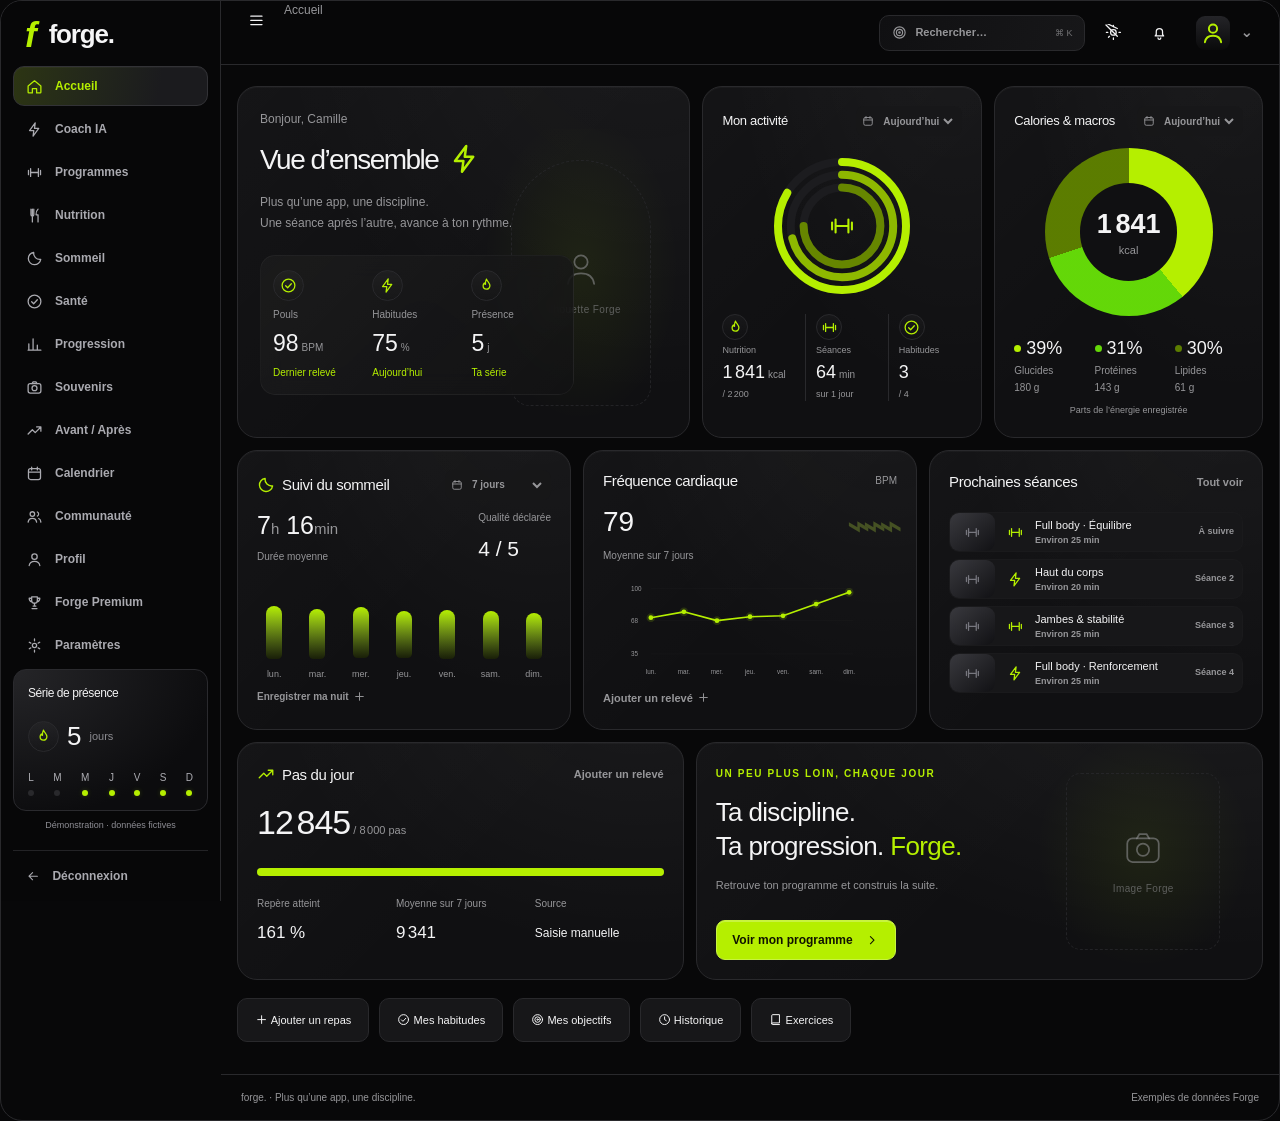
==== APERCU.html @ e78151bb "Ajoute Forge : version vidéo du Jour 4, aperçu et livraison validée" ====
<!doctype html>
<html lang="fr" class="dark">
<head>

<meta charset="utf-8">
<meta name="viewport" content="width=device-width,initial-scale=1,viewport-fit=cover">
<meta name="theme-color" content="#f5f3ec">
<meta name="apple-mobile-web-app-capable" content="yes">
<meta name="apple-mobile-web-app-status-bar-style" content="default">
<meta name="description" content="Forge — Plus qu’une app, une discipline. Entraînement, nutrition et progression, à ton rythme.">
<title>Forge · Aperçu autonome · Démonstration isolée</title>
<link rel="icon" type="image/svg+xml" href="[data-uri]">
<style>/* FORGE — Variables, reset et composants de base */
:root{
  --bg:#050607;--bg2:#090b0d;--panel:#0d0f11;--panel2:#14171a;--line:#24282d;
  --text:#f7f8f8;--muted:#8b9198;--accent:#f4f5f5;--accent2:#6ee7a0;--blue:#5b8cff;
  --warn:#ffc857;--danger:#ff6262;--shadow:0 18px 60px rgba(0,0,0,.28);
  --r:18px;--r2:12px;font-synthesis:none;
}
:root.light{--bg:#f4f6f8;--bg2:#fff;--panel:#fff;--panel2:#eef1f5;--line:#dce2e9;--text:#14171d;--muted:#697386;--shadow:0 12px 35px rgba(15,23,42,.08)}
*{box-sizing:border-box}
html{scroll-behavior:smooth}
body{margin:0;background:var(--bg);color:var(--text);font:15px/1.45 Inter,ui-sans-serif,system-ui,-apple-system,Segoe UI,sans-serif}
button,input,select,textarea{font:inherit}
button{cursor:pointer}
.app{min-height:100vh}
.top{position:sticky;top:0;z-index:20;display:flex;align-items:center;justify-content:space-between;padding:14px 20px;border-bottom:1px solid var(--line);background:color-mix(in srgb,var(--bg) 88%,transparent);backdrop-filter:blur(18px)}
.logo{font-weight:950;letter-spacing:.18em;font-size:20px}.logo span{color:var(--text)}
.top-actions{display:flex;gap:8px}
.icon{width:40px;height:40px;border:1px solid var(--line);border-radius:12px;background:var(--panel);color:var(--text)}
.shell{display:grid;grid-template-columns:230px minmax(0,1fr);min-height:calc(100vh - 69px)}
.side{border-right:1px solid var(--line);padding:18px;position:sticky;top:69px;height:calc(100vh - 69px);background:color-mix(in srgb,var(--bg) 94%,transparent)}
.nav{display:grid;gap:7px}.nav button{border:0;background:transparent;color:var(--muted);padding:12px 13px;border-radius:12px;text-align:left;font-weight:700}.nav button.active,.nav button:hover{background:var(--panel2);color:var(--text)}.nav button.active{box-shadow:inset 3px 0 var(--accent)}
.main{max-width:1250px;width:100%;padding:28px 28px 100px;margin:auto}
.mobile-nav{display:none}
h1{font-size:30px;line-height:1.1;margin:0 0 6px;font-weight:900;letter-spacing:-.03em}h2{font-size:21px;margin:0 0 12px}h3{font-size:16px;margin:0 0 5px}.sub{color:var(--muted)}.eyebrow{color:var(--accent);font-size:12px;font-weight:900;text-transform:uppercase;letter-spacing:.14em}
.grid{display:grid;gap:14px}.g2{grid-template-columns:repeat(2,minmax(0,1fr))}.g3{grid-template-columns:repeat(3,minmax(0,1fr))}.g4{grid-template-columns:repeat(4,minmax(0,1fr))}
.card{background:linear-gradient(145deg,var(--panel),color-mix(in srgb,var(--panel) 80%,var(--bg2)));border:1px solid var(--line);border-radius:var(--r);padding:18px;box-shadow:var(--shadow)}
.hero{padding:25px;background:linear-gradient(135deg,rgba(255,91,50,.16),rgba(91,140,255,.08) 60%,var(--panel));}
.row{display:flex;align-items:center;justify-content:space-between;gap:12px}.wrap{flex-wrap:wrap}.gap{gap:8px}
.btn{border:0;border-radius:12px;padding:11px 14px;font-weight:800;color:var(--text);background:var(--panel2);border:1px solid var(--line)}.btn:hover{filter:brightness(1.08)}.primary{background:#f5f6f6;border-color:#f5f6f6;color:#08090a}.success{background:var(--accent2);border-color:var(--accent2);color:#06140b}.danger{color:#fff;background:var(--danger);border-color:var(--danger)}.ghost{background:transparent}.small{padding:8px 10px;font-size:12px}.wide{width:100%}
.stat{padding:15px;border:1px solid var(--line);border-radius:14px;background:var(--panel2)}.stat b{display:block;font-size:24px;margin-top:2px}.stat small{color:var(--muted)}
.progress{height:9px;background:var(--panel2);border-radius:99px;overflow:hidden}.progress>i{display:block;height:100%;background:linear-gradient(90deg,#dfe3e5,#ffffff);border-radius:inherit}.progress.green>i{background:linear-gradient(90deg,var(--accent2),#70e6c5)}.progress.blue>i{background:linear-gradient(90deg,var(--blue),#8caeff)}
.kpi{font-size:27px;font-weight:900}.xp{color:var(--accent2);font-weight:900}
.list{display:grid;gap:8px}.item{display:flex;align-items:center;justify-content:space-between;gap:12px;padding:12px;border:1px solid var(--line);border-radius:12px;background:var(--panel2)}
input,select,textarea{width:100%;padding:11px 12px;margin-top:6px;margin-bottom:11px;background:var(--bg2);color:var(--text);border:1px solid var(--line);border-radius:11px;outline:none}textarea{min-height:100px;resize:vertical}label{font-size:12px;color:var(--muted);font-weight:700}
table{width:100%;border-collapse:collapse}th,td{text-align:left;padding:9px 6px;border-bottom:1px solid var(--line)}th{font-size:12px;color:var(--muted)}
.check{width:21px;height:21px;margin:0}.pill{padding:4px 8px;border-radius:999px;background:var(--panel2);border:1px solid var(--line);font-size:12px}.pill.orange{color:#ff9b80;border-color:#6b3225}.pill.green{color:#7ce8ca}.pill.blue{color:#9db8ff}
.empty{text-align:center;padding:35px;color:var(--muted)}
.toast{position:fixed;right:20px;bottom:20px;z-index:100;background:var(--panel);border:1px solid var(--line);padding:14px 16px;border-radius:14px;box-shadow:var(--shadow);display:none}.toast.show{display:block;animation:pop .18s ease}@keyframes pop{from{transform:translateY(10px);opacity:0}to{transform:none;opacity:1}}
.modal{position:fixed;inset:0;background:rgba(0,0,0,.65);z-index:80;display:none;align-items:center;justify-content:center;padding:18px}.modal.show{display:flex}.modalbox{width:min(680px,100%);max-height:90vh;overflow:auto;background:var(--panel);border:1px solid var(--line);border-radius:20px;padding:20px}
canvas{width:100%;height:220px;display:block}
.calendar{display:grid;grid-template-columns:repeat(7,1fr);gap:5px}.day{min-height:52px;border:1px solid var(--line);border-radius:9px;padding:6px;background:var(--panel2);font-size:12px}.day.done{outline:2px solid rgba(69,214,174,.5)}.day.today{outline:2px solid var(--accent)}
.badges{display:grid;grid-template-columns:repeat(4,1fr);gap:9px}.badge{padding:13px;text-align:center;border:1px solid var(--line);border-radius:14px;background:var(--panel2)}.badge.lock{opacity:.32;filter:grayscale(1)}.badge .ico{font-size:25px}
.session-sticky{position:sticky;top:70px;z-index:10;background:var(--bg);padding-bottom:10px}
.timer{font-size:28px;font-weight:900;letter-spacing:.03em}
.foodrow{display:grid;grid-template-columns:1.5fr .6fr .6fr auto;gap:7px;align-items:end}
.setup{min-height:100vh;display:grid;place-items:center;padding:25px}.setupbox{width:min(600px,100%)}
.avatar{width:72px;height:72px;border-radius:22px;background:linear-gradient(135deg,var(--accent),#ff9d64);display:grid;place-items:center;font-size:30px;font-weight:900;color:#fff}
@media(max-width:850px){.shell{display:block}.side{display:none}.main{padding:20px 14px 95px}.mobile-nav{display:flex;position:fixed;bottom:0;left:0;right:0;z-index:30;padding:8px 7px calc(8px + env(safe-area-inset-bottom));background:color-mix(in srgb,var(--panel) 92%,transparent);backdrop-filter:blur(18px);border-top:1px solid var(--line)}.mobile-nav button{flex:1;background:none;border:0;color:var(--muted);font-size:11px;padding:6px}.mobile-nav button.active{color:var(--accent)}.g2,.g3,.g4{grid-template-columns:1fr}.badges{grid-template-columns:repeat(2,1fr)}.foodrow{grid-template-columns:1fr 1fr}.foodrow button{grid-column:1/-1}.top{padding:12px 14px}.hero{padding:20px}}

.auth-screen{min-height:100vh;position:relative;overflow:hidden;display:grid;place-items:center;padding:24px;background:radial-gradient(700px 500px at 10% 10%,rgba(255,91,50,.20),transparent 60%),radial-gradient(600px 500px at 90% 90%,rgba(91,140,255,.18),transparent 60%),#07090d}
.auth-bg{position:absolute;inset:0;opacity:.18;background-image:linear-gradient(90deg,rgba(255,255,255,.03) 1px,transparent 1px),linear-gradient(rgba(255,255,255,.03) 1px,transparent 1px);background-size:44px 44px;mask-image:linear-gradient(to bottom,black,transparent)}
.auth-card{position:relative;width:min(1040px,100%);min-height:650px;display:grid;grid-template-columns:1.08fr .92fr;overflow:hidden;border:1px solid rgba(255,255,255,.12);border-radius:28px;background:rgba(15,18,25,.86);box-shadow:0 40px 100px rgba(0,0,0,.55);backdrop-filter:blur(24px)}
.auth-visual{position:relative;padding:42px;display:flex;flex-direction:column;justify-content:flex-end;min-height:650px;background:linear-gradient(180deg,transparent 25%,rgba(0,0,0,.92) 100%),url('[data-uri]') center/cover}
.auth-visual:after{content:'';position:absolute;inset:0;background:linear-gradient(135deg,rgba(255,91,50,.12),transparent 55%)}
.auth-brand{position:absolute;top:32px;left:38px;z-index:2;font-weight:950;font-size:25px;letter-spacing:.18em}.auth-brand span{color:var(--accent)}
.auth-copy{position:relative;z-index:2}.auth-copy h1{font-size:48px;max-width:520px}.auth-copy p{max-width:470px;color:#c5cad3;font-size:16px}
.auth-form{padding:42px;display:flex;align-items:center}.auth-inner{width:100%;max-width:410px;margin:auto}.auth-tabs{display:flex;gap:5px;padding:5px;border:1px solid var(--line);background:rgba(255,255,255,.03);border-radius:14px;margin-bottom:28px}.auth-tabs button{flex:1;border:0;background:transparent;color:var(--muted);padding:11px;border-radius:10px;font-weight:850}.auth-tabs button.active{background:var(--panel2);color:var(--text);box-shadow:0 4px 20px rgba(0,0,0,.2)}
.auth-title{font-size:31px;font-weight:950;letter-spacing:-.04em;margin-bottom:5px}.auth-sub{color:var(--muted);margin-bottom:22px}.auth-form input{margin-bottom:13px}.password-wrap{position:relative}.password-wrap input{padding-right:50px}.eye{position:absolute;right:8px;top:8px;width:38px;height:38px;border:0;border-radius:9px;background:transparent;color:var(--muted)}.auth-error{min-height:22px;color:#ff8e8e;font-size:13px;font-weight:700}.avatar-picker{display:grid;grid-template-columns:repeat(4,1fr);gap:9px;margin:8px 0 18px}.avatar-option{height:82px;border-radius:15px;border:2px solid var(--line);background-size:cover;background-position:center;position:relative;overflow:hidden}.avatar-option.selected{border-color:var(--accent);box-shadow:0 0 0 3px rgba(255,91,50,.18)}.avatar-option:after{content:'';position:absolute;inset:auto 0 0;height:38%;background:linear-gradient(transparent,rgba(0,0,0,.55))}
.auth-meta{display:flex;justify-content:space-between;gap:10px;color:var(--muted);font-size:12px;margin-top:14px}.auth-link{color:var(--text);font-weight:800;text-decoration:none;cursor:pointer}.security-note{margin-top:17px;padding:11px 12px;border:1px solid var(--line);border-radius:12px;background:rgba(255,255,255,.025);color:var(--muted);font-size:11px}
.face-modal{position:fixed;inset:0;z-index:999;display:grid;place-items:center;background:rgba(3,5,8,.78);backdrop-filter:blur(20px);opacity:0;pointer-events:none;transition:.3s}.face-modal.show{opacity:1;pointer-events:auto}.face-box{text-align:center}.face-title{font-weight:900;font-size:22px;margin-top:20px}.face-sub{color:var(--muted);margin-top:5px}.face-scan{width:180px;height:180px;border-radius:50%;position:relative;margin:auto;display:grid;place-items:center}.face-scan:before,.face-scan:after{content:'';position:absolute;inset:0;border-radius:50%;border:2px solid rgba(91,140,255,.35)}.face-scan:before{border-top-color:#fff;border-right-color:var(--accent);animation:spin 1.3s linear infinite}.face-scan:after{inset:13px;border-color:rgba(255,255,255,.12);animation:spin 2.5s linear reverse infinite}.face-icon{width:112px;height:112px;border-radius:50%;border:1px solid rgba(255,255,255,.22);display:grid;place-items:center;background:rgba(255,255,255,.05);font-size:55px;box-shadow:0 0 55px rgba(91,140,255,.22)}.face-modal.success .face-scan:before{animation:none;border-color:#45d6ae;box-shadow:0 0 35px rgba(69,214,174,.45)}.face-modal.success .face-icon{background:rgba(69,214,174,.12);border-color:#45d6ae}.checkmark{display:none;font-size:62px;color:#45d6ae}.face-modal.success .checkmark{display:block}.face-modal.success .face-emoji{display:none}@keyframes spin{to{transform:rotate(360deg)}}
.account-pill{display:flex;align-items:center;gap:9px;padding:5px 9px 5px 5px;border:1px solid var(--line);border-radius:999px;background:var(--panel)}.account-avatar{width:30px;height:30px;border-radius:50%;background-size:cover;background-position:center}.account-name{font-size:12px;font-weight:800}.auth-loading{opacity:.65;pointer-events:none}.profile-photo{width:88px;height:88px;border-radius:25px;background-size:cover;background-position:center;border:2px solid var(--line);box-shadow:0 12px 30px rgba(0,0,0,.25)}
@media(max-width:850px){.auth-card{grid-template-columns:1fr;min-height:auto}.auth-visual{display:none}.auth-form{padding:28px 20px}.auth-inner{max-width:520px}.auth-screen{padding:12px}.avatar-picker{grid-template-columns:repeat(4,1fr)}}
</style>
<style>/* FORGE — Accueil premium */
/* ===== FORGE PREMIUM HOME ===== */
@keyframes forgeRise{from{opacity:0;transform:translateY(18px) scale(.985)}to{opacity:1;transform:none}}
@keyframes forgeGlow{0%,100%{opacity:.55;transform:scale(1)}50%{opacity:.9;transform:scale(1.08)}}
@keyframes forgeShine{from{transform:translateX(-120%)}to{transform:translateX(140%)}}
@keyframes forgePulse{0%,100%{box-shadow:0 0 0 0 rgba(255,91,50,.18)}50%{box-shadow:0 0 0 9px rgba(255,91,50,0)}}
.home-page{position:relative;animation:forgeRise .55s cubic-bezier(.2,.8,.2,1) both}
.home-page:before{content:'';position:absolute;width:520px;height:360px;right:-190px;top:-150px;background:radial-gradient(circle,rgba(255,91,50,.15),transparent 68%);filter:blur(10px);pointer-events:none;animation:forgeGlow 7s ease-in-out infinite}
.home-head{position:relative;z-index:1;margin-bottom:18px}.home-head h1{font-size:clamp(32px,4vw,48px);letter-spacing:-.055em}.home-date{font-size:11px;font-weight:900;letter-spacing:.18em;text-transform:uppercase;color:var(--accent)}
.home-chip{display:inline-flex;align-items:center;gap:7px;padding:9px 12px;border:1px solid rgba(255,91,50,.25);border-radius:999px;background:rgba(255,91,50,.08);font-weight:850;box-shadow:inset 0 1px rgba(255,255,255,.04)}
.home-hero{position:relative;overflow:hidden;min-height:245px;padding:28px!important;border-radius:26px!important;border-color:rgba(255,255,255,.10)!important;background:radial-gradient(600px 240px at 90% 0%,rgba(91,140,255,.16),transparent 65%),radial-gradient(480px 280px at 5% 100%,rgba(255,91,50,.16),transparent 65%),linear-gradient(145deg,#171b24,#10131a)!important;box-shadow:0 24px 80px rgba(0,0,0,.30),inset 0 1px rgba(255,255,255,.05)!important}
.home-hero:after{content:'';position:absolute;inset:-40% auto auto -10%;width:40%;height:180%;background:linear-gradient(90deg,transparent,rgba(255,255,255,.07),transparent);transform:rotate(18deg);animation:forgeShine 7s ease-in-out infinite}
.hero-orb{position:absolute;right:8%;top:24px;width:170px;height:170px;border-radius:50%;background:radial-gradient(circle at 35% 30%,rgba(255,255,255,.18),rgba(255,91,50,.08) 30%,transparent 68%);border:1px solid rgba(255,255,255,.08);box-shadow:0 0 80px rgba(255,91,50,.13);animation:forgeGlow 5s ease-in-out infinite}
.hero-orb:before{content:'⚡';position:absolute;inset:0;display:grid;place-items:center;font-size:64px;filter:drop-shadow(0 0 22px rgba(255,91,50,.55))}.hero-copy{position:relative;z-index:2;max-width:620px}.hero-copy h2{font-size:clamp(26px,3vw,40px);letter-spacing:-.045em;margin:8px 0}.hero-copy p{color:#aab3c2;max-width:520px;font-size:15px}
.home-actions{display:flex;gap:9px;flex-wrap:wrap;margin-top:20px}.home-actions .primary{box-shadow:0 10px 28px rgba(255,91,50,.22);animation:forgePulse 2.8s ease-in-out infinite}.home-actions .primary:hover{transform:translateY(-2px);box-shadow:0 15px 34px rgba(255,91,50,.30)}
.home-stats{display:grid;grid-template-columns:repeat(4,minmax(0,1fr));gap:11px;margin:14px 0}.home-stat{position:relative;overflow:hidden;padding:17px;border:1px solid var(--line);border-radius:18px;background:linear-gradient(145deg,rgba(255,255,255,.045),rgba(255,255,255,.015));transition:.25s ease;animation:forgeRise .55s both}.home-stat:nth-child(2){animation-delay:.05s}.home-stat:nth-child(3){animation-delay:.1s}.home-stat:nth-child(4){animation-delay:.15s}.home-stat:hover{transform:translateY(-4px);border-color:rgba(255,91,50,.28);box-shadow:0 16px 35px rgba(0,0,0,.18)}.home-stat small{color:var(--muted)}.home-stat b{display:block;font-size:27px;letter-spacing:-.04em;margin:4px 0}.stat-icon{font-size:15px;opacity:.75}
.home-grid{display:grid;grid-template-columns:minmax(0,1.25fr) minmax(300px,.75fr);gap:14px}.home-card{position:relative;overflow:hidden;background:linear-gradient(145deg,var(--panel),color-mix(in srgb,var(--panel) 82%,var(--bg2)));border:1px solid var(--line);border-radius:22px;padding:19px;box-shadow:0 15px 45px rgba(0,0,0,.15);transition:.28s ease}.home-card:hover{transform:translateY(-3px);border-color:color-mix(in srgb,var(--accent) 28%,var(--line));box-shadow:0 20px 55px rgba(0,0,0,.22)}.home-card-head{display:flex;justify-content:space-between;align-items:flex-start;gap:12px;margin-bottom:15px}.home-card h3{font-size:18px;margin:0}.home-card-sub{font-size:12px;color:var(--muted);margin-top:3px}
.workout-row{display:flex;align-items:center;justify-content:space-between;gap:14px;padding:14px;border:1px solid var(--line);border-radius:16px;background:rgba(255,255,255,.025);margin-top:8px;transition:.22s}.workout-row:hover{background:rgba(255,255,255,.045);transform:translateX(3px)}.workout-index{width:38px;height:38px;border-radius:12px;display:grid;place-items:center;background:rgba(255,91,50,.10);color:var(--accent);font-weight:900}.workout-meta{display:flex;align-items:center;gap:11px;min-width:0}.workout-meta div:last-child{min-width:0}.workout-meta b{display:block;white-space:nowrap;overflow:hidden;text-overflow:ellipsis}.mini-bar{height:5px;border-radius:99px;background:var(--panel2);overflow:hidden;margin-top:7px}.mini-bar i{display:block;height:100%;border-radius:inherit;background:linear-gradient(90deg,var(--accent),#ff986e)}
.metric-ring{width:112px;height:112px;border-radius:50%;display:grid;place-items:center;background:conic-gradient(var(--accent) calc(var(--value)*1%),rgba(255,255,255,.07) 0);position:relative;flex:none}.metric-ring:before{content:'';position:absolute;inset:9px;border-radius:50%;background:var(--panel)}.metric-ring span{position:relative;z-index:1;text-align:center}.metric-ring strong{display:block;font-size:24px}.metric-ring small{color:var(--muted);font-size:10px}
.water-adds{display:flex;gap:7px;flex-wrap:wrap;margin-top:13px}.water-adds .btn{background:rgba(69,214,174,.07);border-color:rgba(69,214,174,.16)}.water-adds .btn:hover{border-color:var(--accent2);color:var(--accent2);transform:translateY(-2px)}
.nutri-line{margin:13px 0}.nutri-line .row{font-size:12px}.nutri-line .progress{height:7px;margin-top:7px}.home-habits{display:grid;gap:7px}.home-habit{display:flex;align-items:center;gap:10px;padding:10px 11px;border:1px solid var(--line);border-radius:13px;background:rgba(255,255,255,.018);transition:.2s}.home-habit:hover{border-color:rgba(255,255,255,.12)}.home-habit:has(input:checked){background:rgba(69,214,174,.07);border-color:rgba(69,214,174,.22)}.home-habit .check{accent-color:var(--accent2)}
.xp-track{height:8px;border-radius:99px;background:rgba(255,255,255,.07);overflow:hidden}.xp-track i{display:block;height:100%;background:linear-gradient(90deg,#ffc857,#ff8f4e);border-radius:inherit;box-shadow:0 0 18px rgba(255,200,87,.25)}
.home-bottom{display:grid;grid-template-columns:1fr 1fr;gap:14px;margin-top:14px}.home-progress{display:flex;align-items:center;gap:18px}.home-progress-copy{flex:1}.home-progress-copy .kpi{font-size:38px;letter-spacing:-.05em}.quick-link{display:flex;align-items:center;justify-content:space-between;gap:10px;padding:11px 12px;border:1px solid var(--line);border-radius:13px;margin-top:8px;color:var(--text);text-decoration:none;transition:.2s}.quick-link:hover{transform:translateX(3px);background:var(--panel2)}
@media(max-width:980px){.home-grid{grid-template-columns:1fr}.home-stats{grid-template-columns:repeat(2,1fr)}.home-bottom{grid-template-columns:1fr}.hero-orb{right:-30px;opacity:.55}}
@media(max-width:600px){.home-stats{grid-template-columns:1fr 1fr}.home-hero{padding:22px!important}.hero-orb{width:120px;height:120px}.home-actions .btn{flex:1}.home-progress{align-items:flex-start}}
</style>
<style>/* FORGE — Thèmes et bibliothèque d’exercices */
/* ===== FORGE THEMES / LIBRARY ===== */
.nav-section-label{margin:18px 12px 7px;font-size:10px;letter-spacing:.16em;font-weight:800;color:var(--muted)}
.library-toolbar{display:grid;grid-template-columns:2fr 1fr 1fr;gap:10px}
.exercise-grid{display:grid;grid-template-columns:repeat(3,minmax(0,1fr));gap:12px;margin-top:14px}
.exercise-card,.template-card,.meal-card{background:var(--card);border:1px solid var(--line);border-radius:20px;overflow:hidden;box-shadow:var(--shadow);transition:.25s ease;animation:forgeRise .45s both}
.exercise-card:hover,.template-card:hover,.meal-card:hover{transform:translateY(-4px);border-color:rgba(255,91,50,.35)}
.exercise-art{height:135px;display:grid;place-items:center;position:relative;background:radial-gradient(circle at 50% 42%,rgba(255,91,50,.24),transparent 42%),linear-gradient(135deg,rgba(255,255,255,.03),transparent)}
.exercise-art span{font-size:54px;filter:drop-shadow(0 8px 16px rgba(0,0,0,.3));animation:forgePulse 2.6s ease-in-out infinite}
.exercise-art:after{content:'';position:absolute;width:82px;height:12px;border-radius:999px;background:rgba(255,91,50,.14);bottom:22px;filter:blur(7px)}
.exercise-art i{position:absolute;width:70%;height:1px;background:linear-gradient(90deg,transparent,var(--line),transparent);bottom:18px}
.exercise-body{padding:14px}.exercise-wave{display:flex;gap:3px;height:16px;align-items:flex-end;margin-top:10px;opacity:.65}.exercise-wave i{display:block;width:18%;background:var(--accent);border-radius:5px;animation:wave 1.4s ease-in-out infinite}.exercise-wave i:nth-child(2){height:70%;animation-delay:.12s}.exercise-wave i:nth-child(3){height:100%;animation-delay:.24s}.exercise-wave i:nth-child(4){height:55%;animation-delay:.36s}.exercise-wave i:nth-child(5){height:82%;animation-delay:.48s}.exercise-wave i:first-child{height:42%}
.template-grid,.meal-plan-grid{display:grid;grid-template-columns:repeat(2,minmax(0,1fr));gap:14px}.template-card,.meal-card{padding:20px}.template-glow{font-size:12px;font-weight:900;letter-spacing:.2em;color:var(--accent);margin-bottom:18px}.template-list{margin:16px 0}.template-list>div{display:flex;justify-content:space-between;gap:12px;padding:10px 0;border-top:1px solid var(--line);font-size:13px}.template-list b{font-size:12px;color:var(--muted)}
.meal-card{position:relative}.meal-icon{font-size:40px;position:absolute;right:18px;top:16px}.meal-items{display:flex;flex-wrap:wrap;gap:7px;margin:16px 0}.meal-items span{padding:7px 10px;border:1px solid var(--line);border-radius:999px;font-size:12px;background:rgba(255,255,255,.025)}.source-card{margin-top:14px;border-style:dashed}
.routine-timeline{position:relative;padding:2px 0;overflow:hidden}.routine-row{display:grid;grid-template-columns:64px 52px minmax(0,1fr);align-items:center;min-height:84px;animation:forgeRise .4s both}.routine-time{font-weight:800;font-size:13px;color:var(--muted);white-space:nowrap}.routine-dot{z-index:1;width:42px;height:42px;border-radius:14px;display:grid;place-items:center;background:var(--card2);border:1px solid var(--line);box-shadow:0 8px 24px rgba(0,0,0,.16)}.routine-content{min-width:0;overflow:hidden;padding:13px 16px;border:1px solid var(--line);border-radius:16px;background:var(--card);margin:5px 0}.routine-content h2{font-size:15px;overflow-wrap:anywhere}.routine-content p{margin-top:4px;overflow-wrap:anywhere}.routine-content .row{min-width:0}.routine-content .sub{min-width:0}
.exercise-card-btn{display:block;width:100%;padding:0;text-align:left;color:inherit;font:inherit;cursor:pointer}.exercise-card-btn:focus-visible{outline:2px solid var(--accent);outline-offset:3px}.exercise-art small{position:absolute;bottom:5px;right:10px;font-size:9px;font-weight:900;letter-spacing:.12em;color:var(--muted);opacity:.75}.exercise-open{display:flex;justify-content:space-between;align-items:center;margin-top:10px;padding-top:10px;border-top:1px solid var(--line);font-size:11px;font-weight:800;color:var(--muted)}.exercise-open span{color:var(--accent);font-size:15px}.exercise-modal{width:min(860px,calc(100vw - 28px));max-height:calc(100vh - 28px);overflow:auto;background:var(--panel);border:1px solid var(--line);border-radius:24px;box-shadow:0 30px 90px rgba(0,0,0,.45)}.exercise-modal-video{aspect-ratio:16/9;background:#050608;overflow:hidden}.exercise-modal-video iframe{width:100%;height:100%;border:0}.exercise-modal-body{padding:22px}.exercise-modal-body h1{font-size:30px;margin-top:5px}.exercise-modal-icon{font-size:44px}.exercise-tags{display:flex;flex-wrap:wrap;gap:7px;margin:16px 0}.exercise-tags span{padding:7px 10px;border-radius:999px;border:1px solid var(--line);background:var(--card2);font-size:11px;font-weight:800}.exercise-tip{max-width:720px;line-height:1.6}.exercise-modal-actions{display:flex;gap:9px;flex-wrap:wrap;margin-top:18px}.modal-close{position:absolute;z-index:5;right:12px;top:12px;width:40px;height:40px;border-radius:12px;border:1px solid rgba(255,255,255,.15);background:rgba(0,0,0,.55);color:#fff;font-size:25px;cursor:pointer}.modal.show{z-index:1000}
@media(max-width:600px){.routine-timeline{padding:0}.routine-row{grid-template-columns:42px 42px minmax(0,1fr);min-height:76px}.routine-time{font-size:11px}.routine-content{padding:11px}.exercise-modal-body{padding:17px}.exercise-modal-body h1{font-size:24px}}
@keyframes wave{0%,100%{transform:scaleY(.55)}50%{transform:scaleY(1)}}
@media(max-width:980px){.exercise-grid{grid-template-columns:repeat(2,minmax(0,1fr))}.library-toolbar{grid-template-columns:1fr}.template-grid,.meal-plan-grid{grid-template-columns:1fr}}
@media(max-width:600px){.exercise-grid{grid-template-columns:1fr}.routine-timeline{padding-left:0}routine-row{grid-template-columns:40px 42px 1fr}.routine-time{font-size:11px}.routine-content{padding:11px}.exercise-art{height:120px}}

.home-themes{overflow:hidden}.theme-grid{display:grid;grid-template-columns:repeat(5,minmax(0,1fr));gap:9px;margin-top:14px}.theme-grid button{appearance:none;border:1px solid var(--line);background:var(--card2);border-radius:17px;padding:15px;text-align:left;color:inherit;cursor:pointer;transition:.22s}.theme-grid button:hover{transform:translateY(-3px);border-color:rgba(255,91,50,.35)}.theme-grid span{display:grid;place-items:center;width:38px;height:38px;border-radius:12px;background:rgba(255,91,50,.1);font-size:20px;margin-bottom:12px}.theme-grid b,.theme-grid small{display:block}.theme-grid b{font-size:13px}.theme-grid small{color:var(--muted);font-size:10px;margin-top:4px;line-height:1.35}@media(max-width:980px){.theme-grid{grid-template-columns:repeat(3,minmax(0,1fr))}}@media(max-width:600px){.theme-grid{grid-template-columns:repeat(2,minmax(0,1fr))}}
</style>
<style>/* FORGE — Surcharge dashboard monochrome (FORGE 2.0) */
/* ===== FORGE 2.0 MONOCHROME DASHBOARD OVERRIDE ===== */
:root{--bg:#050607;--bg2:#090b0d;--panel:#0d0f11;--panel2:#14171a;--line:#24282d;--text:#f7f8f8;--muted:#858b92;--accent:#f4f5f5;--accent2:#6ee7a0;--blue:#5b8cff;--warn:#f4c95d;--danger:#ff6666;--shadow:0 18px 55px rgba(0,0,0,.35);--r:14px;--r2:10px}
.top{height:64px;background:rgba(5,6,7,.92);border-bottom:0}.top-mobile-logo{display:none}.top-actions{margin-left:auto}.icon{width:36px;height:36px;border-radius:10px;background:#0b0d0f;border-color:#20242a;color:#dfe3e5}.shell{grid-template-columns:250px minmax(0,1fr);min-height:calc(100vh - 64px)}.side{top:64px;height:calc(100vh - 64px);background:#070809;border-right:1px solid #1a1d20;padding:24px 16px;display:flex;flex-direction:column}.brand-lockup{padding:2px 14px 0}.brand-word{font-size:26px;font-weight:950;letter-spacing:.18em}.brand-sub{font-size:10px;letter-spacing:.27em;color:#737980;margin-top:2px}.side-tagline{font-size:18px;line-height:1.25;color:#8c9298;margin:26px 14px 24px}.side-tagline b{color:#f5f6f6}.nav{gap:4px}.nav button{padding:10px 12px;border-radius:9px;color:#a4a9ae;font-size:13px;font-weight:700}.nav button.active,.nav button:hover{background:#1a1d21;color:#fff;box-shadow:none}.nav button.active{position:relative}.nav button.active:before{content:'';position:absolute;left:0;top:8px;bottom:8px;width:2px;background:#fff;border-radius:2px}.side-account{margin-top:auto;border-top:1px solid #1d2024;padding:16px 10px 0;display:flex;align-items:center;gap:10px}.side-account .account-avatar{width:34px;height:34px;border-radius:50%;flex:none}.side-account b{display:block;font-size:12px}.side-account small{display:block;color:#747a80;font-size:10px;margin-top:2px}.side-account>span{margin-left:auto;color:#72787e;font-size:20px}.main{max-width:1440px;padding:34px 42px 70px}.dashboard-page{max-width:1260px;margin:0 auto}.dashboard-head{display:flex;align-items:flex-end;justify-content:space-between;gap:20px;margin-bottom:22px}.dashboard-greet{font-size:12px;color:#a1a6ab;margin-bottom:4px}.dashboard-head h1{font-size:30px;letter-spacing:-.04em;margin:0 0 6px}.dashboard-head-actions{display:flex;align-items:center;gap:12px}.streak-ring,.habit-ring{width:58px;height:58px;border-radius:50%;display:grid;place-items:center;position:relative;background:conic-gradient(#e8eaeb calc(var(--value)*1%),#252a2f 0)}.streak-ring:before,.habit-ring:before{content:'';position:absolute;inset:6px;border-radius:50%;background:#0d0f11}.streak-ring b,.habit-ring b{position:relative;font-size:17px}.streak-ring small{position:relative;display:block;font-size:8px;color:#8d9399;margin-top:-12px}.streak-label{font-size:13px;font-weight:700}.dashboard-stats{display:grid;grid-template-columns:repeat(4,minmax(0,1fr));gap:10px;margin-bottom:12px}.dash-stat{min-height:112px;padding:15px 16px;background:#0c0e10;border:1px solid #1f2327;border-radius:12px;position:relative;overflow:hidden}.dash-stat small{display:block;font-size:10px;letter-spacing:.06em;color:#8c9298;font-weight:800}.dash-stat span{display:block;color:#686f76;font-size:10px;margin-top:1px}.dash-stat b{display:block;font-size:22px;letter-spacing:-.03em;margin-top:10px}.dash-stat b em{font-size:10px;font-style:normal;color:#7e858b;font-weight:600}.positive{color:var(--accent2)!important;font-size:10px!important;position:absolute;right:14px;top:38px}.sub-stat{display:block!important;font-size:8px!important;color:#656c73!important;margin-top:4px!important}.dash-stat .progress{position:absolute;left:15px;right:15px;bottom:14px;height:5px}.micro-bars{display:flex;align-items:flex-end;justify-content:space-between;gap:4px;height:20px;margin-top:8px}.micro-bars i{width:4px;background:#b9bdc0;border-radius:2px 2px 0 0}.micro-bars i:nth-child(1){height:30%}.micro-bars i:nth-child(2){height:48%}.micro-bars i:nth-child(3){height:35%}.micro-bars i:nth-child(4){height:65%}.micro-bars i:nth-child(5){height:95%}.micro-bars i:nth-child(6){height:62%}.micro-bars i:nth-child(7){height:78%}.week-labels{display:flex;justify-content:space-between;gap:4px;margin-top:3px;color:#6f767c;font-size:7px;line-height:1}.week-labels span{width:10px;text-align:center}.micro-line{height:20px;margin-top:8px;position:relative;overflow:hidden}.positive-line:after{content:'';position:absolute;left:0;right:0;top:8px;height:2px;background:transparent}.dashboard-grid{display:grid;grid-template-columns:1.15fr .85fr;gap:10px}.dash-card{min-height:180px;padding:17px;background:#0c0e10;border:1px solid #202429;border-radius:12px}.chart-card{min-height:250px}.dash-card-head{display:flex;align-items:flex-start;justify-content:space-between;gap:10px;margin-bottom:8px}.dash-card-head small{font-size:10px;color:#9a9fa4;font-weight:800;letter-spacing:.03em}.card-title{font-size:17px;font-weight:800;margin-top:4px}.card-title span{font-size:10px;color:#70767c;font-weight:500}.mini-select{background:#101215;border:1px solid #24282c;color:#dfe2e4;border-radius:7px;padding:5px 8px;font-size:10px}.chart-card canvas{height:190px}.macro-layout{display:flex;align-items:center;justify-content:center;gap:28px;padding:18px 8px}.macro-donut,.mini-donut{width:118px;height:118px;border-radius:50%;display:grid;place-items:center;background:conic-gradient(#6ee7a0 0 40%,#5b8cff 40% 80%,#f08a3c 80% 100%);position:relative}.macro-donut:before,.mini-donut:before{content:'';position:absolute;inset:14px;border-radius:50%;background:#0c0e10}.macro-donut>div,.mini-donut>b{position:relative;text-align:center}.macro-donut b{display:block;font-size:18px}.macro-donut small{font-size:9px;color:#777e84}.macro-legend{min-width:210px}.macro-legend>div{display:grid;grid-template-columns:10px 1fr auto auto;gap:7px;align-items:center;padding:8px 0;font-size:11px}.macro-legend b{font-size:11px}.macro-legend em{font-style:normal;color:#8c9298;font-size:10px}.dot{width:7px;height:7px;border-radius:50%}.green-dot{background:#6ee7a0}.blue-dot{background:#5b8cff}.orange-dot{background:#f08a3c}.tag-row{display:flex;gap:7px;flex-wrap:wrap;margin-top:20px}.tag-row span{padding:5px 8px;border-radius:999px;background:#111417;border:1px solid #252a2e;color:#969ca2;font-size:10px}.next-line{margin-top:16px;font-size:11px}.habits-card{position:relative}.habit-ring{width:74px;height:74px;background:conic-gradient(#6ee7a0 calc(var(--value)*1%),#24292e 0)}.dash-habits{display:grid;gap:8px}.dash-habits label{display:flex;align-items:center;gap:9px;padding:7px 0;border-bottom:1px solid #1b1e22;font-size:11px;color:#c9cdd0}.dash-habits label:last-child{border-bottom:0}.dash-habits .check{accent-color:#6ee7a0}.module-row{display:grid;grid-template-columns:repeat(4,minmax(0,1fr));gap:10px;margin-top:10px}.module-card{padding:15px;background:#0b0d0f;border:1px solid #202429;border-radius:12px;min-height:290px}.module-head{display:flex;align-items:center;justify-content:space-between;font-size:14px}.module-head button{background:none;border:0;color:#8d9398;font-size:18px}.module-tabs{display:flex;gap:16px;border-bottom:1px solid #202429;margin:12px -15px 12px;padding:0 15px}.module-tabs span{font-size:9px;color:#70767c;padding-bottom:8px}.module-tabs .active{color:#e8eaeb;border-bottom:1px solid #fff}.module-highlight{padding:11px;border:1px solid #202429;border-radius:9px;background:#101214;position:relative}.module-highlight b{display:block;font-size:13px}.module-highlight small{display:block;color:#777e84;font-size:9px;margin-top:3px}.module-highlight button{position:absolute;right:8px;top:9px}.module-list{margin-top:9px}.module-list>div{display:flex;align-items:center;justify-content:space-between;padding:7px 0;border-bottom:1px solid #181b1e;font-size:10px}.module-list>div span{color:#777e84}.module-list>div i{font-style:normal;color:#6ee7a0}.nutrition-mini{display:flex;gap:14px;align-items:center}.mini-donut{width:62px;height:62px;flex:none}.mini-donut:before{inset:8px}.mini-donut b{font-size:11px}.nutrition-mini small{display:block;font-size:8px;color:#777e84}.nutrition-mini>b{display:block;font-size:12px}.macro-mini{display:flex;gap:7px;flex-wrap:wrap;margin-top:7px}.macro-mini span{font-size:8px;color:#92989e}.module-big-number{font-size:25px;font-weight:900;margin-top:16px}.module-big-number small{font-size:10px;color:#777e84}.module-big-number strong{display:block;font-size:9px;color:#6ee7a0;margin-top:3px}.module-spark{height:48px;margin:8px 0;overflow:hidden}.calendar-mini{display:grid;grid-template-columns:repeat(7,1fr);gap:4px;text-align:center;margin-top:10px}.calendar-mini span{font-size:8px;color:#6d7379}.calendar-mini b{font-size:9px;font-weight:600;color:#a7acb0;padding:4px 0}.calendar-mini .today-dot{background:#6ee7a0;color:#071009;border-radius:50%}.calendar-event{display:flex;align-items:center;gap:6px;border:1px solid #24282d;background:#101214;border-radius:8px;padding:8px;margin:10px 0}.calendar-event span{color:#6ee7a0}.calendar-event b{font-size:9px}.calendar-event small{margin-left:auto;color:#747b81;font-size:8px}.dashboard-footer{display:grid;grid-template-columns:repeat(4,1fr);gap:20px;padding:18px 12px;margin-top:12px;border-top:1px solid #1b1e22}.dashboard-footer span{display:grid;grid-template-columns:22px 1fr;column-gap:8px;font-size:16px;color:#b9bec2}.dashboard-footer b{font-size:10px;color:#d8dbdd}.dashboard-footer small{grid-column:2;color:#6f767c;font-size:8px}.home-page,.home-head,.home-hero,.home-stats,.home-grid,.home-bottom,.home-themes{all:unset}.home-page{display:block}.btn{border-radius:8px}.btn.primary{background:#f4f5f5;color:#08090a;border-color:#f4f5f5}.btn.ghost{background:transparent;color:#dfe3e5}.pill.green{color:#6ee7a0;border-color:#28593d;background:rgba(110,231,160,.07)}.pill.orange{color:#c8cdd1;border-color:#30353a;background:#14171a}.progress.green>i{background:#6ee7a0}.xp-track i{background:#6ee7a0!important}.nav-section-label{display:none}.auth-screen{background:#050607}.auth-card{background:#0d0f11;border-color:#24282d}.auth-brand span{color:#fff}.auth-copy .eyebrow{color:#fff}.primary{box-shadow:none!important}.card,.home-card{box-shadow:none}.modalbox{background:#0d0f11}
@media(max-width:1050px){.main{padding:28px 24px 70px}.module-row{grid-template-columns:repeat(2,minmax(0,1fr))}.dashboard-stats{grid-template-columns:repeat(2,minmax(0,1fr))}}
@media(max-width:850px){.top{height:58px}.top-mobile-logo{display:block}.side{display:none}.shell{display:block;min-height:calc(100vh - 58px)}.main{padding:20px 14px 90px}.dashboard-head{align-items:flex-start}.dashboard-head-actions{display:none}.dashboard-stats{grid-template-columns:1fr 1fr}.dashboard-grid{grid-template-columns:1fr}.module-row{grid-template-columns:1fr}.dashboard-footer{grid-template-columns:1fr 1fr}.macro-layout{justify-content:flex-start}.dashboard-head h1{font-size:24px}}
@media(max-width:520px){.dashboard-stats{grid-template-columns:1fr}.dashboard-footer{grid-template-columns:1fr}.dash-stat{min-height:102px}}
</style>
<style>/* FORGE — Surcharge finale : alignement sur le dashboard de référence */
/* ===== FORGE DASHBOARD — MATCH REFERENCE ===== */
:root{
  --bg:#050607;--bg2:#090b0d;--panel:#0d0f11;--panel2:#14171a;
  --line:#202429;--text:#f5f6f7;--muted:#858b92;--accent:#f5f6f7;
  --accent2:#6ee7a0;--blue:#5b8cff;--warn:#f4c95d;
}
body{background:#050607}
.top{display:none!important}
.shell{grid-template-columns:220px minmax(0,1fr);min-height:100vh}
.side{
  top:0;height:100vh;position:sticky;align-self:start;
  background:#08090a;border-right:1px solid #1c1f23;padding:16px 14px;
  overflow:auto
}
.brand-lockup{padding:2px 10px 0}
.brand-word{font-size:25px;letter-spacing:.18em;font-weight:950}
.brand-sub{font-size:10px;letter-spacing:.28em;color:#7a8086;margin-top:2px}
.side-tagline{display:none}
.nav{margin-top:24px;gap:4px}
.nav button{padding:10px 11px;border-radius:8px;font-size:12px;color:#a3a8ad}
.nav button.active,.nav button:hover{background:#1b1e22;color:#fff;box-shadow:none}
.nav button.active:before{content:'';position:absolute;left:0;top:7px;bottom:7px;width:2px;background:#fff;border-radius:2px}
.nav button.active{position:relative}
.side-level{
  margin:20px 0 0;padding:14px;border:1px solid #202429;border-radius:12px;
  background:#0d0f11
}
.side-level-head{display:flex;align-items:center;justify-content:space-between}
.side-level-ring{
  width:66px;height:66px;border-radius:50%;display:grid;place-items:center;
  background:conic-gradient(#6ee7a0 calc(var(--value)*1%),#262b30 0);
  position:relative
}
.side-level-ring:before{content:'';position:absolute;inset:7px;border-radius:50%;background:#0d0f11}
.side-level-ring b{position:relative;font-size:18px}
.side-level small{color:#80868c;font-size:9px}
.side-level .xp-mini{font-size:10px;color:#dfe3e5;font-weight:700}
.side-streak{
  margin-top:9px;padding:12px 13px;border:1px solid #202429;border-radius:12px;
  background:#0d0f11;display:flex;align-items:center;gap:9px
}
.side-streak .fire{font-size:17px}.side-streak b{font-size:12px}.side-streak small{display:block;color:#7d8389;font-size:9px}
.side-why{margin-top:9px;padding:12px;border:1px solid #202429;border-radius:12px;background:#0d0f11}
.side-why b{font-size:10px}.side-why div{font-size:9px;color:#9ba1a7;margin-top:7px}
.side-why div:before{content:'✓';color:#6ee7a0;font-weight:900;margin-right:7px}
.side-account{margin-top:14px;padding:12px 8px 2px;border-top:1px solid #1d2024}
.side-account .account-avatar{width:34px;height:34px}.side-account b{font-size:11px}.side-account small{font-size:9px}
.main{max-width:none;width:100%;padding:24px 34px 46px}
.dashboard-page{max-width:1280px;margin:0 auto}
.dashboard-head{align-items:center;margin-bottom:16px}
.dashboard-greet{font-size:10px;color:#8e949a;margin-bottom:3px}
.dashboard-head h1{font-size:24px;margin-bottom:4px}
.dashboard-head .sub{font-size:11px}
.dashboard-head-actions{gap:10px}
.head-icon{width:32px;height:32px;border:1px solid #202429;border-radius:9px;background:#0d0f11;color:#e7e9ea;display:grid;place-items:center;font-size:16px}
.head-add{height:32px;padding:0 15px}
.streak-head{display:flex;align-items:center;gap:8px}
.streak-head .streak-ring{width:48px;height:48px}
.streak-head .streak-label{font-size:11px}.streak-head .sub{font-size:8px}
.dashboard-stats{gap:10px;margin-bottom:10px}
.dash-stat{min-height:105px;padding:13px 14px;border-radius:10px;background:#0c0e10}
.dash-stat b{font-size:20px;margin-top:9px}
.dash-stat small{font-size:9px}.dash-stat span{font-size:9px}
.dashboard-grid{gap:10px}
.dash-card{padding:15px;border-radius:10px;min-height:180px}.dashboard-grid>.dash-card:nth-child(3),.dashboard-grid>.dash-card:nth-child(4){min-height:170px}
.chart-card{min-height:235px}.chart-card canvas{height:175px}
.card-title{font-size:15px}
.dash-card-head small{font-size:9px}
.macro-layout{display:flex;align-items:center;justify-content:center;gap:26px;padding:18px 8px;min-height:160px}
.macro-donut{width:108px;height:108px}
.macro-legend{min-width:225px}.macro-legend>div{font-size:10px;padding:8px 0;grid-template-columns:10px 1fr auto auto}
.tag-row{margin-top:18px}.tag-row span{font-size:9px}
.next-line{font-size:10px}
.module-row{gap:10px;margin-top:10px}
.module-card{padding:13px;min-height:260px;border-radius:10px}
.module-head{font-size:12px}.module-tabs{margin:10px -13px 10px;padding:0 13px;gap:13px}
.module-tabs span{font-size:8px}
.module-highlight{padding:10px}.module-highlight b{font-size:11px}.module-highlight small{font-size:8px}
.module-list>div{font-size:9px}
.nutrition-mini{gap:10px}.mini-donut{width:58px;height:58px}
.module-big-number{font-size:22px;margin-top:13px}
.dashboard-footer{padding:15px 8px;margin-top:10px}
.dashboard-footer span{font-size:13px}.dashboard-footer b{font-size:9px}.dashboard-footer small{font-size:7px}
.home-dash-layout{display:grid;grid-template-columns:minmax(0,1fr) 220px;gap:10px;align-items:start}
.home-shortcuts{background:#0c0e10;border:1px solid #202429;border-radius:10px;padding:14px;position:sticky;top:18px}
.home-shortcuts h3{font-size:12px;margin:0 0 10px}
.shortcut-btn{display:flex;align-items:center;gap:10px;width:100%;padding:10px;border:1px solid #202429;border-radius:8px;background:#101214;color:#e5e7e9;text-align:left;margin-top:7px}
.shortcut-btn:hover{background:#171a1d}.shortcut-btn .sc-ico{width:28px;height:28px;border-radius:7px;background:#171a1d;display:grid;place-items:center}
.shortcut-btn b{display:block;font-size:10px}.shortcut-btn small{display:block;color:#747b81;font-size:8px;margin-top:2px}
.shortcut-footer{margin-top:12px;padding-top:10px;border-top:1px solid #1c2024;font-size:9px;color:#969ca2;text-align:center}
@media(max-width:1120px){.home-dash-layout{grid-template-columns:1fr}.home-shortcuts{position:static}.home-shortcuts-grid{display:grid;grid-template-columns:repeat(2,1fr);gap:7px}.shortcut-btn{margin-top:0}}
@media(max-width:900px){
  .shell{display:block}.side{display:none}.main{padding:18px 14px 86px}
  .home-dash-layout{display:block}.dashboard-stats{grid-template-columns:repeat(2,1fr)}
}
@media(max-width:560px){
  .dashboard-stats{grid-template-columns:1fr 1fr}.dashboard-head h1{font-size:21px}
  .dashboard-grid{grid-template-columns:1fr}.module-row{grid-template-columns:1fr}
  .home-shortcuts-grid{grid-template-columns:1fr}.dashboard-footer{grid-template-columns:1fr 1fr}
}

.day.today{outline:2px solid #f4f5f5!important}.mobile-nav{background:#0d0f11!important}
</style>
<style>/* FORGE · Jour 1 — Studio nature
   La structure et les fonctionnalités existantes sont conservées.
   Cette couche finale centralise les couleurs et les composants des deux thèmes. */
:root{
 --bg:#142922;--bg2:#1c342b;--panel:#1c342b;--panel2:#284438;--card:var(--panel);--card2:var(--panel2);
 --text:#f3f3e9;--muted:#b4c5b6;--line:#3c5548;--accent:#c2d9ac;--accent2:#c2d9ac;
 --primary:#bfd6ae;--on-primary:#203c2e;--soft:#2e4a3a;--hero:#234c3e;--on-hero:#f7f5ea;
 --red:var(--accent);--red2:var(--soft);--blue:#b2c7d1;--warn:#d7b681;--danger:#e4a592;
 --glass:var(--panel);--glass2:var(--panel2);--shadow:0 8px 30px rgba(8,25,15,.09);
 --macro-protein:#a9c7a0;--macro-carbs:#c8b585;--macro-fat:#b6c8d2;
 --r:22px;--r2:14px;--safe-t:env(safe-area-inset-top,0px);--safe-b:env(safe-area-inset-bottom,0px);
 --font:Inter,"Avenir Next",Avenir,ui-sans-serif,system-ui,-apple-system,"Segoe UI",sans-serif;
 color-scheme:dark;
}
:root.light{
 --bg:#f5f3ec;--bg2:#fffef9;--panel:#fffef9;--panel2:#efeee6;--card:var(--panel);--card2:var(--panel2);
 --text:#243c31;--muted:#647267;--line:#dddfd3;--accent:#2e5843;--accent2:#2e5843;
 --primary:#28513e;--on-primary:#fffef5;--soft:#e4ebdc;--hero:#234c3e;--on-hero:#f7f5ea;
 --blue:#486b7b;--warn:#8e6d35;--danger:#9f4833;--shadow:0 8px 30px rgba(42,62,38,.035);
 --macro-protein:#416d51;--macro-carbs:#b89b61;--macro-fat:#7b9eac;
 color-scheme:light;
}
html{-webkit-text-size-adjust:100%;scroll-behavior:smooth}
body{background:var(--bg);color:var(--text);font:15px/1.5 var(--font);-webkit-tap-highlight-color:transparent}
body:before{display:none}
button,input,select,textarea{font-family:inherit}
button,a,input,textarea,select{touch-action:manipulation}
button{transition:background .18s ease,transform .18s ease,box-shadow .18s ease}
button:active{transform:translateY(1px)}
button:disabled{cursor:wait;opacity:.65}
button:focus-visible,a:focus-visible,input:focus-visible,select:focus-visible,textarea:focus-visible{outline:3px solid var(--accent);outline-offset:3px}
h1,h2,h3{font-family:var(--font);color:inherit;letter-spacing:-.035em;font-weight:650}
h1{font-size:clamp(27px,5vw,36px);line-height:1.15}h2{line-height:1.25}
button{font-weight:600}a{color:var(--accent)}
small,.sub{color:var(--muted)}
.eyebrow{color:var(--accent);font-size:11px;letter-spacing:.13em;font-weight:700}
svg.ic{width:1.2em;height:1.2em;flex:none;display:inline-block;vertical-align:-.22em}
img,svg,canvas{max-width:100%}
body .card{background:var(--panel);border:1px solid var(--line);border-radius:var(--r);box-shadow:none;padding:22px}
body .hero{background:var(--soft)}
body .item,body .stat,body .badge,body .day{background:var(--panel2);border-color:var(--line);border-radius:14px;min-width:0}
body .btn{border-radius:14px;background:var(--panel2);border:1px solid var(--line);color:var(--text);font-weight:650;min-height:46px;padding:11px 17px;box-shadow:none!important;white-space:normal}
body .btn.primary,body .btn.success{background:var(--primary)!important;color:var(--on-primary)!important;border-color:transparent!important}
body .btn.danger{background:transparent;color:var(--danger);border-color:var(--danger)}
body .btn.ghost{background:transparent;color:var(--text)}
body .btn.small{min-height:44px;padding:9px 13px;font-size:13px}
body .btn:hover{filter:none;background:var(--soft)}
body .btn.primary:hover,body .btn.success:hover{filter:brightness(1.08)}
body input,body select,body textarea{background:var(--bg);border:1px solid var(--line);border-radius:12px;color:var(--text);font-size:16px;min-height:48px;padding:11px 13px}
body input:focus,body select:focus,body textarea:focus{border-color:var(--accent);box-shadow:0 0 0 3px color-mix(in srgb,var(--accent) 12%,transparent)}
body input::placeholder,body textarea::placeholder{color:var(--muted);opacity:.85}
body input[type=checkbox]{min-height:24px;accent-color:var(--accent)}
body label{font-size:13px;color:var(--muted);font-weight:600}
body .modalbox{background:var(--panel);border:1px solid var(--line);border-radius:24px;padding:24px}
body .modal{background:rgba(19,43,30,.45);backdrop-filter:blur(5px)}
body .progress{background:var(--line);height:7px}
body .progress>i,body .progress.green>i{background:var(--accent)}
body .progress.blue>i{background:var(--blue)}
body .pill{line-height:1.5}
body .pill.orange,body .pill.green,body .pill.blue{color:var(--accent);border-color:var(--line);background:var(--soft)}
body .toast{border-radius:14px;background:var(--text);color:var(--bg);border:0;bottom:calc(102px + var(--safe-b));left:50%;right:auto;transform:translateX(-50%);max-width:calc(100% - 32px);width:max-content;white-space:normal;text-align:center;box-shadow:var(--shadow)}
body .toast.show{animation:toastIn .22s ease both}
@keyframes toastIn{from{opacity:0;transform:translate(-50%,8px)}to{opacity:1;transform:translate(-50%,0)}}
body table th{letter-spacing:.03em;font-weight:600}
body .empty{line-height:1.6;padding:28px 16px}
body .check{width:24px;height:24px;flex:none}
body .icon{width:46px;height:46px;background:var(--panel);color:var(--text);border-color:var(--line)}

/* Coque : espace calme, navigation toujours lisible. */
.app{min-height:100dvh}
.shell{grid-template-columns:244px minmax(0,1fr)!important;min-height:100dvh}
.side{background:var(--panel)!important;border-right:1px solid var(--line)!important;padding:32px 18px 20px!important;display:flex;flex-direction:column;gap:6px;top:0!important;height:100dvh!important}
.brand-lockup{padding:0 12px}
.brand-word{font-weight:750;letter-spacing:.13em;font-size:21px;display:flex;align-items:center;gap:9px}
.logo-f{display:grid;place-items:center;width:30px;height:32px;border-radius:9px;background:var(--accent);color:var(--bg);font-size:22px;font-style:italic;letter-spacing:0}
.brand-sub{color:var(--muted)!important;font-size:9px!important;letter-spacing:.15em!important;margin-top:7px;line-height:1.7}
.nav{margin-top:28px!important;gap:3px!important}
.nav button{display:flex;align-items:center;gap:11px;border-radius:12px!important;padding:11px 13px!important;min-height:45px;font-size:13px!important;font-weight:550;color:var(--muted)!important;position:relative}
.nav button.active,.nav button:hover{background:var(--soft)!important;color:var(--text)!important;box-shadow:none}
.nav button.active{font-weight:700}
.nav button.active:before{display:none}
.nav button.active svg{color:var(--accent)}
.side-level,.side-streak{background:var(--bg)!important;border-color:var(--line)!important;border-radius:16px!important}
.side-level-ring{background:conic-gradient(var(--accent) calc(var(--value)*1%),var(--line) 0)!important;width:56px;height:56px}
.side-level-ring:before{background:var(--bg)!important}
.side-level small,.side-streak small,.side-account small{color:var(--muted)!important}
.side-level .xp-mini{color:var(--muted);font-weight:500;font-size:11px}
.side-spacer{flex:1;min-height:12px}
.side-account{cursor:pointer;display:flex;align-items:center;gap:10px;border-top:1px solid var(--line)!important;margin-top:12px!important;min-height:56px}
.side-account b{font-size:13px}.side-account small{font-size:11px}
.main{padding:38px 40px 70px!important;max-width:1240px!important;min-width:0}
.mobile-nav{display:none!important}
@media(max-width:900px){
 .shell{display:block!important}.side{display:none!important}
 .main{padding:calc(22px + var(--safe-t)) 20px calc(112px + var(--safe-b))!important}
 .mobile-nav{display:flex!important;position:fixed;z-index:60;left:0;right:0;bottom:0;max-width:none;margin:0;padding:8px 12px calc(10px + var(--safe-b));gap:3px;border-radius:22px 22px 0 0!important;border:1px solid var(--line)!important;border-bottom:0!important;background:var(--panel)!important;box-shadow:0 -5px 25px rgba(25,48,31,.035)}
 .mobile-nav button{flex:1;min-width:0;min-height:55px;display:flex;flex-direction:column;align-items:center;justify-content:center;gap:4px;padding:6px 2px;border-radius:13px;color:var(--muted)!important;font-size:10.5px;line-height:1.25;font-weight:550;background:none;border:0}
 .mobile-nav button svg{width:23px;height:23px}
 .mobile-nav button.active{color:var(--accent)!important;background:var(--soft);font-weight:700}
 .mobile-nav button.active svg{color:var(--accent)}
 .is-session .mobile-nav{display:none!important}
}

/* Animations brèves, jamais de pulsation permanente. */
.fresh .rise{animation:rise .35s ease both;animation-delay:calc(var(--i,0)*25ms)}
@keyframes rise{from{opacity:0;transform:translateY(8px)}to{opacity:1;transform:none}}
.fresh .main{animation:pagein .25s ease both}
@keyframes pagein{from{opacity:0}to{opacity:1}}

/* Illustrations originales locales : piste, relief et lumière. */
.ph{position:absolute;inset:0;overflow:hidden;background:var(--hero)}
.ph-fb{position:absolute;inset:0;background:url([data-uri]) center/cover no-repeat}
.ph img{position:absolute;inset:0;width:100%;height:100%;object-fit:cover;object-position:center;z-index:1}

/* Bienvenue et compte. */
.ea{position:relative;min-height:100dvh;display:grid;grid-template-rows:1fr auto;overflow:hidden;background:var(--bg)}
.ea-photo{position:absolute;top:94px;left:20px;right:20px;height:clamp(220px,33dvh,380px);border-radius:24px;overflow:hidden}
.ea-photo:after{display:none}.ea-glow{display:none}
.ea-copy{position:relative;z-index:3;align-self:end;padding:calc(clamp(220px,33dvh,380px) + 124px + var(--safe-t)) 25px 24px;pointer-events:none}
.ea-brand{position:absolute;left:25px;top:calc(30px + var(--safe-t));font-weight:750;font-size:25px;letter-spacing:.17em;line-height:1.1;color:var(--text)}
.ea-brand small{display:block;font-size:10px;font-weight:500;letter-spacing:.06em;color:var(--muted);margin-top:6px}
.ea-title{margin:0 0 12px;font-size:clamp(31px,8.3vw,43px);font-weight:600;letter-spacing:-.045em;line-height:1.13;max-width:14ch}
.ea-lead{margin:0;color:var(--muted);font-size:14px;max-width:36ch;line-height:1.65}
.ea-panel{position:relative;z-index:3;padding:0 24px calc(26px + var(--safe-b));max-width:560px;width:100%;margin:0 auto}
.ea-btn{display:flex;align-items:center;justify-content:center;gap:8px;width:100%;min-height:54px;padding:13px 18px;border-radius:15px;font-weight:650;font-size:15px;line-height:1.4;border:1px solid var(--line);color:var(--text)}
.ea-btn.light,.ea-btn.red{background:var(--primary);color:var(--on-primary);border-color:transparent;box-shadow:none}
.ea-btn.dark{background:transparent;margin-top:10px;color:var(--text)}
.ea-form{display:none}
.ea[data-step=form] .ea-actions,.ea[data-step=form] .ea-copy{display:none}
.ea[data-step=form] .ea-form{display:block}
.ea[data-step=form] .ea-photo{display:none}
.ea[data-step=form]{grid-template-rows:auto 1fr}
.ea[data-step=form] .ea-panel{align-self:center;padding:calc(24px + var(--safe-t)) 24px calc(32px + var(--safe-b));background:var(--bg);max-width:500px}
.ea-back{display:flex;align-items:center;gap:7px;background:none;border:0;color:var(--muted);font-weight:550;padding:10px 0;min-height:44px;margin-bottom:12px}
.ea-form-brand{font-weight:700;letter-spacing:.16em;font-size:20px;margin:2px 0 22px}
.ea-tabs{display:flex;gap:4px;padding:5px;border-radius:14px;background:var(--panel2);border:1px solid var(--line);margin:6px 0 26px}
.ea-tabs button{flex:1;border:0;background:none;color:var(--muted);padding:10px 8px;min-height:44px;border-radius:10px;font-weight:600;font-size:14px}
.ea-tabs button.active{background:var(--panel);color:var(--text);box-shadow:0 2px 5px rgba(25,45,25,.06)}
.ea-h{font-size:28px;font-weight:600;letter-spacing:-.035em;line-height:1.2;margin:0 0 8px}
.ea-sub{color:var(--muted);font-size:14px;line-height:1.6;margin-bottom:24px}
.ea-form label{display:block;margin-top:3px}
.ea-form input{margin-bottom:16px;min-height:50px;background:var(--panel)}
.ea-form .auth-error{min-height:20px;margin-bottom:8px;color:var(--danger)}
.ea-form .auth-meta{margin-top:18px;gap:12px;flex-wrap:wrap;font-size:12px;line-height:1.6}
.ea-form .security-note{background:var(--panel2);border-radius:12px;line-height:1.65;font-size:12px;padding:13px}
.ea-form .avatar-option.selected{border-color:var(--accent);box-shadow:0 0 0 2px var(--soft)}
.auth-link{color:var(--accent);font-weight:600;display:inline-flex;align-items:center;min-height:44px}
.eye{width:44px;height:44px;top:9px;right:5px;color:var(--muted)}
.face-modal{background:color-mix(in srgb,var(--bg) 92%,transparent)}
.face-scan:before{border-color:var(--line);border-top-color:var(--accent)}
.face-icon{border-color:var(--line);background:var(--soft);color:var(--accent);box-shadow:none}
.face-sub{color:var(--muted)}
@media(min-width:901px){
 .ea,.ea[data-step=form]{grid-template-columns:minmax(0,1.05fr) minmax(400px,.95fr);grid-template-rows:1fr}
 .ea-photo,.ea[data-step=form] .ea-photo{display:block;left:28px;right:50%;top:28px;bottom:28px;height:auto;border-radius:28px}
 .ea-photo:after{display:block;content:'';position:absolute;inset:0;z-index:2;background:linear-gradient(180deg,transparent 30%,rgba(20,50,33,.2) 50%,rgba(20,50,33,.9))}
 .ea-copy,.ea[data-step=form] .ea-copy{display:block;grid-area:1/1;padding:60px 60px 84px;color:var(--on-hero);align-self:end}
 .ea-brand{position:fixed;top:64px;left:65px;color:var(--on-hero);font-size:27px}
 .ea-brand small{color:#d4dec5}
 .ea-title{font-size:clamp(36px,4vw,58px);max-width:13ch}
 .ea-lead{color:#e0e6d7;font-size:16px;max-width:37ch}
 .ea-panel,.ea[data-step=form] .ea-panel{grid-area:1/2;display:flex;flex-direction:column;justify-content:center;background:var(--bg);border:0;padding:52px 46px;max-width:none;min-height:100dvh}
 .ea-actions,.ea[data-step=form] .ea-actions{display:none}.ea-form,.ea[data-step=form] .ea-form{display:block;width:100%;max-width:380px;margin:0 auto}
 .ea-back{display:none}.ea-form-brand{display:none}
}

/* Tableau d'accueil — les contenus sont conservés, la hiérarchie respire. */
.eh{max-width:1120px;margin:0 auto;display:grid;gap:18px;grid-template-columns:repeat(12,minmax(0,1fr))}
.eh>*{grid-column:1/-1;min-width:0}
.eh-head{display:flex;align-items:center;gap:11px;margin-bottom:6px}
.eh-avatar{width:46px;height:46px;border-radius:50%;border:2px solid var(--panel);box-shadow:0 0 0 1px var(--line);background-size:cover;background-position:center;flex:none;padding:0}
.eh-hello{flex:1;min-width:0}.eh-hello small{display:block;color:var(--muted);font-size:12px;line-height:1.5}.eh-hello b{display:block;font-size:22px;font-weight:600;white-space:nowrap;overflow:hidden;text-overflow:ellipsis;letter-spacing:-.04em}
.eh-chip{display:inline-flex;align-items:center;gap:5px;height:38px;padding:0 10px;border-radius:12px;background:var(--soft);border:0;font-weight:600;font-size:12px;color:var(--accent)}
.eh-chip svg{color:var(--accent)}.eh-elite{background:transparent;border:1px solid var(--line);font-size:11px}
.eh-hero{position:relative;min-height:290px;border-radius:24px;overflow:hidden;border:0;isolation:isolate;display:flex;align-items:flex-end;background:var(--hero);color:var(--on-hero);box-shadow:none}
.eh-hero .ph:after{content:'';position:absolute;inset:0;z-index:2;background:linear-gradient(90deg,rgba(25,62,43,.88),rgba(25,62,43,.2))}
.eh-hero-body{position:relative;z-index:3;padding:26px;width:100%}
.eh-hero small{color:#d3e0be;font-weight:600;font-size:11px;letter-spacing:.1em;text-transform:uppercase}
.eh-hero h2{font-size:clamp(29px,7.5vw,40px);font-weight:600;margin:10px 0 15px;letter-spacing:-.04em;line-height:1.1;max-width:15ch}
.eh-tags{display:flex;flex-wrap:wrap;gap:8px;margin-bottom:24px}
.eh-tags span{display:inline-flex;align-items:center;gap:6px;font-size:12px;font-weight:450;color:#edf1df}
.eh-tags span+span{border-left:1px solid rgba(235,242,222,.4);padding-left:10px}
.eh-go{display:flex;align-items:center;justify-content:center;gap:9px;width:100%;min-height:50px;padding:12px 17px;border-radius:13px;border:0;font-weight:650;font-size:14px;background:#e1e9c9;color:#234c3e;box-shadow:none}
.eh-kpis{display:grid;grid-template-columns:repeat(2,minmax(0,1fr));gap:12px}
.eh-kpi{padding:17px;border-radius:18px;background:var(--panel);border:1px solid var(--line);min-width:0}
.eh-kpi small{display:block;color:var(--muted);font-size:12px;font-weight:500}
.eh-kpi b{display:block;font-size:26px;font-weight:600;margin-top:8px;letter-spacing:-.03em;white-space:normal;font-variant-numeric:tabular-nums}
.eh-kpi b em{font-style:normal;font-size:12px;color:var(--muted);font-weight:500}
.eh-bars{display:flex;align-items:flex-end;gap:5px;height:25px;margin-top:12px}
.eh-bars i{flex:1;border-radius:3px;background:var(--accent);min-height:3px}
.eh-kpi>.progress{margin-top:13px;height:5px}
.eh-card{padding:20px;border-radius:22px;background:var(--panel);border:1px solid var(--line);box-shadow:none}
.eh-card-h{display:flex;align-items:center;justify-content:space-between;gap:12px;margin-bottom:16px}
.eh-card-h b{font-size:16px;font-weight:600;letter-spacing:-.02em}
.eh-card-h small{color:var(--muted);font-size:11px;line-height:1.5}
.eh-card-h>svg{color:var(--accent);width:24px;height:24px}
.eh-link{display:inline-flex;align-items:center;justify-content:flex-end;gap:3px;padding:7px 0;min-height:44px;background:none;border:0;color:var(--accent);font-size:12px;font-weight:600;text-align:right}
.eh-link svg{width:15px;height:15px}
.eh-chart canvas{height:180px}
.eh-macros{display:flex;align-items:center;gap:18px}
.eh-donut{width:100px;height:100px;border-radius:50%;flex:none;display:grid;place-items:center;position:relative}
.eh-donut:before{content:'';position:absolute;inset:12px;border-radius:50%;background:var(--panel)}
.eh-donut>div{position:relative;font-size:19px;font-weight:600;text-align:center}.eh-donut small{display:block;font-size:11px;color:var(--muted);font-weight:400}
.eh-legend{flex:1;min-width:0}.eh-legend>div{display:grid;grid-template-columns:7px 1fr auto;gap:7px;align-items:center;padding:8px 0;font-size:11px}.eh-legend i{width:7px;height:7px;border-radius:50%}.eh-legend b{font-weight:600}.eh-legend em{display:none}
.eh-habits{display:grid;gap:6px}.eh-habit{display:flex;align-items:center;gap:12px;min-height:46px;padding:5px 0;font-size:13px;font-weight:500;color:var(--text)}
.eh-habit input{width:24px;height:24px;margin:0;accent-color:var(--accent)}
.eh-ring{--value:0;width:54px;height:54px;border-radius:50%;display:grid;place-items:center;position:relative;background:conic-gradient(var(--accent) calc(var(--value)*1%),var(--line) 0)}
.eh-ring:before{content:'';position:absolute;inset:5px;border-radius:50%;background:var(--panel)}.eh-ring b{position:relative;font-size:12px}
.eh-tiles{display:grid;grid-template-columns:repeat(3,minmax(0,1fr));gap:10px}
.eh-tile{display:flex;flex-direction:column;align-items:flex-start;gap:12px;padding:14px;border-radius:18px;background:var(--panel);border:1px solid var(--line);color:var(--text);text-align:left;min-height:96px;min-width:0}
.eh-tile svg{width:23px;height:23px;color:var(--accent)}.eh-tile b{font-size:12px;font-weight:550;line-height:1.3;overflow-wrap:anywhere}.eh-tile:hover{background:var(--soft)}
.eh-list{display:grid;gap:8px}.eh-row{display:flex;align-items:center;justify-content:space-between;gap:10px;padding:12px 0;background:transparent;border:0;border-bottom:1px solid var(--line);color:var(--text);text-align:left;width:100%;min-width:0}
.eh-row:last-child{border-bottom:0}.eh-row>div{min-width:0}.eh-row b{display:block;font-size:13px;font-weight:550;white-space:normal;overflow-wrap:anywhere}.eh-row small{color:var(--muted);font-size:11px}.eh-row>span{font-weight:600;font-size:12px;white-space:nowrap}
.eh-empty{color:var(--muted);font-size:13px;padding:6px 2px;line-height:1.6}.eh-actions{display:grid;grid-template-columns:1fr 1fr;gap:10px}
.eh-week{display:grid;gap:2px}.eh-week-days{display:grid;grid-template-columns:repeat(7,minmax(0,1fr));gap:6px;text-align:center}
.eh-wd{display:grid;gap:9px;justify-items:center;font-size:11px;font-weight:500;color:var(--muted)}
.eh-wd i{width:min(34px,100%);aspect-ratio:1;border-radius:50%;border:1px solid var(--line);display:grid;place-items:center;color:var(--accent);font-style:normal}
.eh-wd i svg{width:60%;height:60%}.eh-wd.on i{background:var(--accent);border-color:var(--accent);color:var(--bg)}
.eh-wd.today{color:var(--text);font-weight:700}.eh-wd.today i{border:2px solid var(--accent)}
@media(min-width:901px){
 .eh{gap:20px}.eh-hero{grid-column:1/9;min-height:330px;grid-row:2}.eh-kpis{grid-column:9/13;grid-template-columns:1fr 1fr;grid-row:2;align-content:stretch}
 .eh-kpi b{font-size:22px}.eh-chart{grid-column:1/8}.eh-macrocard{grid-column:8/13}
 .eh-habitcard{grid-column:1/5}.eh-recent{grid-column:5/9}.eh-prs{grid-column:9/13}.eh-tiles{grid-template-columns:repeat(6,minmax(0,1fr))}
 .eh-hero-body{padding:32px;max-width:450px}.eh-go{width:max-content;min-width:180px}
 .eh>.eh-week{grid-column:1/-1}.eh-legend em{display:block;color:var(--muted);font-style:normal}.eh-legend>div{grid-template-columns:7px 1fr auto auto}
}

/* Suivi de séance. */
.es{max-width:680px;margin:0 auto;padding-bottom:150px}
.es-top{position:sticky;top:0;z-index:20;margin:0 -20px;padding:calc(10px + var(--safe-t)) 20px 14px;background:var(--bg)}
.es-title{display:flex;align-items:center;gap:12px}
.es-round{width:46px;height:46px;border-radius:50%;border:1px solid var(--line);background:var(--panel);color:var(--text);display:grid;place-items:center;flex:none;padding:0}
.es-round.light{background:var(--primary);color:var(--on-primary);border-color:transparent}
.es-round.sm{width:44px;height:44px}.es-round.sm svg{width:19px;height:19px}
.es-title>div{flex:1;min-width:0}.es-title h1{font-size:24px;margin:0;white-space:normal;overflow-wrap:anywhere}.es-title small{color:var(--muted);font-size:12px;font-variant-numeric:tabular-nums}
.es-seg{display:flex;gap:5px;margin-top:16px}.es-seg i{flex:1;height:4px;border-radius:4px;background:var(--line);overflow:hidden;position:relative}
.es-seg i:after{content:'';position:absolute;inset:0;background:var(--accent);transform:scaleX(var(--f,0));transform-origin:left;transition:transform .3s ease}
.es-ex{margin-top:14px;border-radius:20px;background:var(--panel);border:1px solid var(--line);padding:16px;transition:border-color .2s}
.es-ex.cur{border-color:var(--accent);box-shadow:0 0 0 1px var(--accent)}
.es-ex-h{display:flex;align-items:center;gap:10px}
.es-thumb{width:52px;height:52px;border-radius:14px;background:var(--soft);border:0;display:grid;place-items:center;font-size:24px;flex:none}
.es-ex-h>div:not(.es-thumb){flex:1;min-width:0}.es-ex-h b{display:block;font-size:16px;font-weight:600;line-height:1.3}.es-ex-h small{color:var(--muted);font-size:12px}
.es-count{font-size:12px;font-weight:600;color:var(--accent);white-space:nowrap}.es-tag{display:inline-block;margin-bottom:8px;font-size:11px;font-weight:650;color:var(--accent)}
.es-sets{margin-top:16px;display:grid;gap:8px}.es-set,.es-lab{display:grid;grid-template-columns:24px minmax(0,1fr) minmax(0,1fr) minmax(0,.8fr) 44px;gap:7px;align-items:center}
.es-lab{font-size:10px;font-weight:550;color:var(--muted);text-align:center;letter-spacing:.025em}
.es-n{font-size:13px;font-weight:600;color:var(--muted);text-align:center}
.es-set input{margin:0;min-height:46px;min-width:0;text-align:center;font-weight:600;font-size:16px;padding:8px 2px;border-radius:11px;background:var(--bg);font-variant-numeric:tabular-nums;-moz-appearance:textfield}
.es-set input::-webkit-outer-spin-button,.es-set input::-webkit-inner-spin-button{-webkit-appearance:none;margin:0}
.es-check{width:44px;height:46px;border-radius:12px;border:1px solid var(--line);background:var(--bg);color:transparent;display:grid;place-items:center;padding:0}
.es-check svg{width:21px;height:21px}.es-check.on{background:var(--primary);color:var(--on-primary);border-color:transparent}.es-set.done input{opacity:.7}
.es-ex-f{display:flex;gap:8px;margin-top:14px}.es-ex-f button{flex:1;min-height:44px;border-radius:12px;border:1px solid var(--line);background:var(--bg);color:var(--text);font-weight:550;font-size:12px;display:inline-flex;align-items:center;justify-content:center;gap:5px;padding:7px}
.es-end{display:grid;gap:10px;margin-top:20px}.es-bar{position:fixed;z-index:70;left:12px;right:12px;bottom:calc(12px + var(--safe-b));max-width:650px;margin:0 auto;border-radius:21px;background:var(--panel);border:1px solid var(--line);box-shadow:0 8px 35px rgba(20,45,28,.15);padding:10px}
.es-bar-main{display:flex;align-items:center;gap:5px}.es-skip,.es-plus{white-space:nowrap;background:none;border:0;color:var(--accent);font-weight:600;font-size:12px;min-height:44px;padding:0 7px}
.es-time{flex:1;text-align:center;font-size:26px;font-weight:600;font-variant-numeric:tabular-nums;letter-spacing:-.025em;color:var(--muted)}
.es-bar.resting .es-time{color:var(--text)}.es-bar.resting{border-color:var(--accent)}
.es-ctl{width:44px;height:44px;border-radius:50%;border:0;background:var(--soft);color:var(--text);display:grid;place-items:center;padding:0;flex:none}
.es-panel{display:none;grid-template-columns:repeat(5,minmax(0,1fr));gap:6px;margin-top:10px;padding-top:10px;border-top:1px solid var(--line)}.es-bar.open .es-panel{display:grid}
.es-panel button{min-height:44px;border-radius:12px;border:1px solid var(--line);background:var(--bg);color:var(--text);font-weight:600;font-size:12px;padding:4px}
.es-bar.open .es-up svg{transform:rotate(180deg)}
@media(min-width:901px){.es-bar{left:calc(50% + 122px);right:auto;width:min(650px,calc(100% - 290px));transform:translateX(-50%);margin:0}.es-top{margin:0}}

/* Fin de séance. */
.esum{max-width:600px;margin:0 auto}.esum-hero{position:relative;height:min(56dvh,450px);min-height:330px;border-radius:24px;overflow:hidden;isolation:isolate;display:flex;align-items:flex-end;color:var(--on-hero)}
.esum-hero .ph:after{content:'';position:absolute;inset:0;z-index:2;background:linear-gradient(180deg,transparent,rgba(20,50,33,.9))}.esum-back{position:absolute;z-index:4;top:16px;left:16px}
.esum-body{position:relative;z-index:3;padding:26px;width:100%}.esum-body h1{font-size:34px;font-weight:600;margin:0 0 12px}.esum-done{position:relative;margin:12px 0 0;padding:14px;border-radius:14px;background:var(--soft);color:var(--accent);font-weight:600;font-size:13px;text-align:center}
.esum-stats{display:grid;grid-template-columns:repeat(2,minmax(0,1fr));gap:12px;margin-top:20px}.esum-card{padding:18px;border-radius:18px;background:var(--panel);border:1px solid var(--line);min-height:110px;display:flex;flex-direction:column;justify-content:space-between;min-width:0}
.esum-card small{color:var(--muted);font-size:12px;font-weight:500}.esum-card b{font-size:29px;font-weight:600;letter-spacing:-.03em;font-variant-numeric:tabular-nums}.esum-card b em{font-style:normal;font-size:13px;color:var(--muted);margin-left:3px}.esum-card.wide{grid-column:1/-1;min-height:0}.up{color:var(--accent)!important}.down{color:var(--danger)!important}

/* Série et activité. */
.flame{display:inline-flex;color:var(--warn);font-size:calc(1em*var(--s,1));filter:none;animation:none}
.eh-chip .flame svg{color:inherit}.eh-streakcard{display:grid;gap:20px}
.sk-count{display:flex;align-items:center;gap:12px}.sk-count b{font-size:42px;font-weight:600;line-height:1;letter-spacing:-.04em}.sk-count>span:last-child{font-weight:550;font-size:14px;line-height:1.3}.sk-count small{color:var(--muted);font-weight:400;font-size:11px}
.sk-next{margin-top:14px}.sk-next small{color:var(--muted);font-size:12px;font-weight:500}.sk-next .progress{margin-top:8px;height:5px}
.sk-badges{display:grid;grid-template-columns:repeat(6,minmax(0,1fr));gap:7px;margin-top:16px}.sk-badge{display:flex;flex-direction:column;align-items:center;gap:5px;padding:9px 0;border-radius:12px;background:var(--bg);border:1px solid var(--line);color:var(--muted)}
.sk-badge b{font-size:11px;font-weight:550}.sk-badge svg{width:19px;height:19px}.sk-badge.on{color:var(--accent);background:var(--soft);border-color:var(--accent)}.sk-badge.on b{color:var(--text)}
.sk-cal small{color:var(--muted);font-size:12px;font-weight:500;text-transform:capitalize}.sc-grid{display:grid;grid-template-columns:repeat(7,minmax(0,1fr));gap:5px;margin-top:10px}.sc-grid span{aspect-ratio:1;display:grid;place-items:center;border-radius:10px;font-size:11px;font-weight:500;color:var(--muted);min-width:0}
.sc-h{aspect-ratio:auto!important;font-size:10px!important}.sc-d{background:var(--bg)}.sc-d.on{background:var(--primary);color:var(--on-primary)}.sc-d.today{outline:1px solid var(--accent);outline-offset:1px}
@media(min-width:901px){.eh-streakcard{grid-template-columns:1.3fr .8fr;gap:32px}.sc-grid span{max-height:34px}}
.cele{text-align:center;padding:10px 4px}.cele h2{font-size:25px;margin:10px 0}.cele p{margin:0 0 22px}.cele-flame{font-size:40px}.cele-n{font-size:70px;font-weight:600;line-height:1;letter-spacing:-.04em}.cele-u{color:var(--muted);font-weight:500}.rec-code{font-size:24px;font-weight:650;letter-spacing:.08em;padding:16px;border-radius:14px;background:var(--soft);border:1px dashed var(--accent);margin:0 0 20px;user-select:all;overflow-wrap:anywhere}

/* Pages secondaires : même langage visuel. */
.r-page,.r-prev{max-width:700px;margin:0 auto;display:grid;gap:18px}.r-title{font-size:30px;font-weight:600;letter-spacing:-.04em;margin:0}.r-top{display:flex;align-items:center;justify-content:space-between;gap:12px}.r-h2{font-size:19px;margin:8px 0 0;font-weight:600}.r-lab{color:var(--muted);font-weight:500;font-size:12px}
.r-seg{display:grid;grid-template-columns:repeat(3,minmax(0,1fr));padding:4px;border-radius:14px;background:var(--panel2);border:1px solid var(--line)}.r-seg button{border:0;background:none;color:var(--muted);font-weight:550;font-size:13px;min-height:44px;padding:9px 5px;border-radius:10px}.r-seg button.on{background:var(--panel);color:var(--text);box-shadow:0 2px 5px rgba(20,45,30,.05)}
.r-big{display:flex;align-items:baseline;gap:8px;margin:6px 0 10px;flex-wrap:wrap}.r-big b{font-size:38px;font-weight:600;letter-spacing:-.04em}.r-big span{color:var(--muted);font-weight:500}.r-big em{font-style:normal;font-weight:600;font-size:12px;margin-left:auto}
.r-chart{width:100%;height:auto;display:block}.r-list{display:grid;gap:10px}.r-row{display:flex;align-items:center;gap:12px;padding:13px;border-radius:16px;background:var(--panel);border:1px solid var(--line);min-width:0}
.r-row>div:not(.r-thumb){flex:1;min-width:0}.r-row b{display:block;font-size:14px;font-weight:550;white-space:normal;overflow-wrap:anywhere}.r-row small{display:block;color:var(--muted);font-size:12px;margin-top:3px}.r-row>svg{color:var(--muted)}.r-row strong{font-size:14px;white-space:nowrap}
.r-thumb{width:50px;height:50px;border-radius:13px;flex:none;display:grid;place-items:center;font-size:24px;background:var(--soft);border:0}.r-thumb.sm{width:38px;height:38px;font-size:18px;border-radius:50%}.r-thumb.lg{width:58px;height:58px;font-size:27px}
.r-chips{display:flex;gap:8px;overflow-x:auto;scrollbar-width:thin;padding-bottom:4px}.r-chips button{flex:none;padding:10px 15px;min-height:44px;border-radius:12px;background:var(--panel);border:1px solid var(--line);color:var(--muted);font-weight:550;font-size:12px}.r-chips button.on{background:var(--primary);color:var(--on-primary);border-color:transparent}
.r-prog{padding:17px;border-radius:20px;background:var(--panel);border:1px solid var(--line);display:grid;gap:14px}.r-prog>.r-row{padding:0;background:none;border:0}.r-badge{padding:6px 10px;border-radius:10px;background:var(--soft);color:var(--accent);font-size:10px;font-weight:650}
.r-days{display:grid;gap:8px}.r-day{display:flex;align-items:center;gap:10px;min-height:48px;padding:12px 14px;border-radius:13px;background:var(--bg);border:1px solid var(--line);color:var(--text);font-weight:500;text-align:left}.r-day span{flex:1;min-width:0}.r-day small,.r-day svg{color:var(--muted)}.r-acts{display:flex;gap:8px;flex-wrap:wrap}
.r-prev-hero{position:relative;min-height:380px;border-radius:24px;overflow:hidden;isolation:isolate;display:flex;align-items:flex-end;border:0;color:var(--on-hero)}.r-prev-hero .ph:after{content:'';position:absolute;inset:0;z-index:2;background:linear-gradient(180deg,rgba(20,50,33,.1),rgba(20,50,33,.9))}
.r-prev-back{position:absolute;z-index:4;top:16px;left:16px}.r-prev-body{position:relative;z-index:3;padding:24px;width:100%}.r-prev-body h1{font-size:clamp(32px,9vw,44px);font-weight:600;margin:0;letter-spacing:-.04em}.r-prev-body p{margin:7px 0 18px;color:#dce6d3;font-size:14px}.r-meta{display:flex;flex-wrap:wrap;gap:9px 16px;margin-bottom:20px;font-size:12px;font-weight:500;color:#e4eddc}.r-meta span{display:inline-flex;align-items:center;gap:6px}.r-meta svg{color:#d3e0be}
.r-nut{display:flex;align-items:center;gap:18px;padding:20px;border-radius:22px;background:var(--panel);border:1px solid var(--line)}
.r-ring{--v:0;width:126px;height:126px;border-radius:50%;flex:none;display:grid;place-items:center;position:relative;background:conic-gradient(var(--accent) calc(var(--v)*1%),var(--line) 0)}.r-ring:before{content:'';position:absolute;inset:8px;border-radius:50%;background:var(--panel)}.r-ring div{position:relative;text-align:center}.r-ring b{display:block;font-size:29px;font-weight:600;letter-spacing:-.04em}.r-ring small{color:var(--muted);font-size:11px}
.r-macros{flex:1;display:grid;gap:10px;min-width:0}.r-macro{padding:9px 0;border-bottom:1px solid var(--line)}.r-macro:last-child{border:0}.r-macro>div:first-child{display:flex;justify-content:space-between;gap:6px;font-size:12px;flex-wrap:wrap}.r-macro small{color:var(--muted)}.r-macro b{font-size:12px;font-weight:600}.r-macro .progress{height:4px;margin-top:9px}.r-kcal{text-align:right;white-space:nowrap}.r-kcal b{font-size:12px}.r-kcal small{font-size:10px}.r-x{width:44px;height:44px;border-radius:50%;border:0;background:var(--panel2);color:var(--text);font-size:19px;flex:none}
.r-ba{display:grid;grid-template-columns:1fr 1fr;gap:12px}.r-ba figure,.r-photo{margin:0;position:relative;border-radius:17px;overflow:hidden;background:var(--soft)}.r-ba img,.r-photo img{display:block;width:100%;aspect-ratio:3/4;object-fit:cover}.r-ba figcaption,.r-photo figcaption{position:absolute;left:0;right:0;bottom:0;padding:28px 12px 10px;background:linear-gradient(transparent,rgba(20,45,28,.85));font-size:12px;font-weight:550;color:#fffef5}.r-delta{text-align:center;margin-top:12px}.r-delta b{font-size:22px}.r-delta small{display:block;color:var(--muted)}.r-grid{display:grid;grid-template-columns:1fr 1fr;gap:12px}.r-photo .r-x{position:absolute;top:8px;right:8px;background:rgba(20,45,28,.8);color:#fffef5}
.r-pw{display:flex;align-items:center;gap:14px;cursor:pointer}.r-pw>div:not(.r-pw-ph){flex:1;min-width:0}.r-pw b{display:block;font-size:14px;font-weight:550}.r-pw small{color:var(--muted);font-size:12px}.r-pw img,.r-pw-ph{width:62px;height:62px;border-radius:14px;object-fit:cover;flex:none}.r-pw-ph{display:grid;place-items:center;background:var(--soft);color:var(--accent);border:1px dashed var(--line)}.r-pw>svg{color:var(--muted)}.r-states{display:grid;grid-template-columns:repeat(3,minmax(0,1fr));gap:8px;text-align:center}.r-sr{display:grid;justify-items:center;gap:9px}.r-sr small{color:var(--muted);font-size:11px;font-weight:500}.r-sr .eh-ring{width:64px;height:64px}.r-sr .eh-ring:before{inset:5px}
.r-sub{display:flex;align-items:center;gap:12px}.r-sub h1{font-size:24px;margin:0;font-weight:600}.r-top-r{display:flex;align-items:center;gap:8px}.r-ia{width:44px;height:44px;border-radius:50%;border:1px solid var(--line);background:var(--soft);color:var(--accent);font-weight:650;font-size:12px;padding:0}
.r-link-card{display:flex;align-items:center;justify-content:space-between;gap:10px;width:100%;min-height:56px;padding:17px;border-radius:17px;background:var(--panel);border:1px solid var(--line);color:var(--text);font-weight:550;font-size:14px;text-align:left}.r-link-card span{display:inline-flex;align-items:center;gap:10px}.r-link-card span svg{color:var(--accent)}.r-two{display:grid;gap:12px}
@media(min-width:600px){.r-two{grid-template-columns:1fr 1fr}}
.r-ok{width:24px;height:24px;border-radius:50%;background:var(--accent);color:var(--bg);display:grid;place-items:center;flex:none}.r-ok svg{width:14px;height:14px}.r-pw-d{color:var(--muted);font-size:11px;white-space:nowrap}.r-tag{position:absolute;left:8px;top:8px;padding:7px 10px;min-height:32px;border-radius:10px;border:0;background:rgba(20,45,28,.8);color:#fffef5;font-size:10px;font-weight:550}.r-photo figcaption small{display:block;color:#d9e3d2;font-weight:400;font-size:11px}
.ai-note{margin:-5px 0 0;color:var(--muted);font-size:12px;line-height:1.6}.ai-msg{display:flex;gap:14px;align-items:flex-start}.ai-msg p{margin:0;font-size:14px;line-height:1.7;color:var(--text)}.ai-av{width:44px;height:44px;border-radius:50%;flex:none;background:var(--soft);display:grid;place-items:center;color:var(--accent);border:1px solid var(--line)}.ai-obj{display:grid;gap:20px}.ai-oh{display:flex;align-items:center;gap:12px;margin-bottom:10px}.ai-oh b{flex:1;font-size:14px;font-weight:550}.ai-oh em{font-style:normal;color:var(--accent);font-weight:600;font-size:13px}.ai-ic{width:30px;height:30px;border-radius:50%;background:var(--soft);display:grid;place-items:center}.ai-ic svg{width:15px;height:15px}.ai-tips{display:grid;gap:16px}.ai-th{display:flex;align-items:center;gap:10px}.ai-th svg{color:var(--accent)}.ai-tip{display:flex;gap:12px;align-items:center}.ai-tip p{margin:0;font-size:13px;line-height:1.6}.ai-dot{width:30px;height:30px;border-radius:50%;background:var(--soft);color:var(--accent);display:grid;place-items:center;flex:none}.ai-dot svg{width:15px;height:15px}
.cl-nav{display:flex;align-items:center;justify-content:space-between;margin-bottom:16px}.cl-nav button{width:44px;height:44px;border-radius:50%;border:1px solid var(--line);background:var(--bg);color:var(--text);display:grid;place-items:center;padding:0}.cl-grid{display:grid;grid-template-columns:20px repeat(7,minmax(0,1fr));gap:7px 4px;text-align:center}.cl-h{font-size:10px;font-weight:550;color:var(--muted)}.cl-w{font-size:10px;color:var(--muted);align-self:center}.cl-d{aspect-ratio:1;display:grid;place-items:center;border-radius:50%;font-size:12px;font-weight:500;max-height:40px;margin:auto;width:100%}.cl-d.done{box-shadow:inset 0 0 0 1px var(--accent)}.cl-d.today{background:var(--primary);color:var(--on-primary)}.cl-ic{width:34px;height:34px;border-radius:50%;background:var(--soft);color:var(--accent);display:grid;place-items:center;flex:none}.cl-ic svg{width:15px;height:15px}.cl-t{color:var(--accent);font-weight:600;font-size:12px}
.wk-sub{color:var(--muted);font-size:12px;margin:-8px 0 0 56px;line-height:1.6}.wk-view{position:relative;aspect-ratio:3/4;max-height:56dvh;margin:0 auto;width:100%;border-radius:22px;overflow:hidden;background:var(--soft);border:1px solid var(--line)}.wk-view img{position:absolute;inset:0;width:100%;height:100%;object-fit:cover}.wk-frame{position:absolute;inset:8% 22% 18%;border:1px dashed var(--accent);border-radius:46% 46% 18% 18%}.wk-q{position:absolute;left:0;right:0;bottom:0;margin:0;padding:34px 18px 18px;text-align:center;font-size:13px;font-weight:500;background:linear-gradient(transparent,rgba(20,45,28,.9));color:#fffef5}.wk-ctl{display:flex;align-items:center;justify-content:space-around;padding:6px 20px}.wk-shutter{width:70px;height:70px;border-radius:50%;border:3px solid var(--accent);background:var(--accent);box-shadow:inset 0 0 0 5px var(--panel);padding:0}.ba-pills{display:grid;grid-template-columns:1fr 1fr;gap:12px}.ba-pills span{padding:11px;text-align:center;border-radius:12px;background:var(--panel2);border:1px solid var(--line);font-size:12px;font-weight:550}.ba-tiles{display:grid;grid-template-columns:repeat(3,minmax(0,1fr));gap:8px;text-align:center}.ba-t{padding:16px 6px;border-radius:16px;background:var(--panel);border:1px solid var(--line)}.ba-t b{display:block;font-size:20px;font-weight:600}.ba-t small{color:var(--muted);font-size:11px}

/* Bibliothèque, paramètres et composants historiques conservés. */
.exercise-card,.template-card,.meal-card,.routine-content,.routine-dot{background:var(--panel);box-shadow:none;border-color:var(--line)}
.exercise-card:hover,.template-card:hover,.meal-card:hover{transform:translateY(-2px);border-color:var(--accent)}
.exercise-art{background:var(--soft)}.exercise-art span{animation:none;filter:none}.exercise-art:after{background:var(--line)}.exercise-wave i{animation:none;background:var(--accent)}
.exercise-modal{background:var(--panel);box-shadow:var(--shadow)}.exercise-modal-video{background:var(--hero)}.modal-close{min-height:44px;min-width:44px;background:var(--panel);color:var(--text);border-color:var(--line)}
.profile-photo{border-color:var(--line);box-shadow:none;border-radius:50%}
body .day.today{outline:2px solid var(--accent)!important}
.home-themes .theme-grid button{background:var(--panel)}.theme-grid span{background:var(--soft)}.theme-grid button:hover{border-color:var(--accent)}
.xp-track i{background:var(--accent)!important;box-shadow:none}
.foodrow{min-width:0}.row>*{min-width:0}.item>div{min-width:0}

/* Intro, si activée par l'utilisateur. */
.splash{position:fixed;inset:0;z-index:9999;display:flex;flex-direction:column;justify-content:space-between;padding:calc(32px + var(--safe-t)) 28px calc(40px + var(--safe-b));background:var(--bg);color:var(--text);transition:opacity .3s}
.splash.out{opacity:0;pointer-events:none}.sp-brand{font-weight:700;font-size:26px;letter-spacing:.16em}.sp-txt h2{font-size:clamp(30px,8vw,44px);line-height:1.2;letter-spacing:-.04em;margin:0 0 20px;font-weight:550}.sp-txt i{display:block;width:60px;height:3px;background:var(--accent);border-radius:4px}.splash p{margin:0;color:var(--muted);font-size:14px;line-height:1.7}

/* Ajustements petits écrans : aucune largeur fixe ne pousse le document. */
@media(max-width:380px){
 .main{padding-left:16px!important;padding-right:16px!important}.eh-head{gap:8px}.eh-hello b{font-size:20px}.eh-elite{display:none}.eh-card{padding:16px}.eh-hero-body{padding:22px}.eh-kpi{padding:14px}.eh-kpi b{font-size:23px}.eh-macros{gap:12px}.eh-donut{width:88px;height:88px}.eh-legend>div{gap:5px;font-size:10px}.r-nut{gap:12px;padding:15px}.r-ring{width:106px;height:106px}.r-ring b{font-size:25px}.r-macro>div:first-child{font-size:11px}.r-macro b{font-size:11px}.r-row{gap:9px;padding:10px}.r-row .r-thumb{width:42px;height:42px}.r-kcal b{font-size:11px}.r-x{width:44px;height:44px}.es-ex{padding:12px}.es-set,.es-lab{grid-template-columns:18px minmax(0,1fr) minmax(0,1fr) minmax(0,.8fr) 44px;gap:5px}.es-skip,.es-plus{padding:0 4px;font-size:11px}.es-time{font-size:23px}.es-bar-main{gap:3px}.ea-title{font-size:31px}.ea-photo{left:16px;right:16px}.ea-copy{padding-left:22px;padding-right:22px}.r-top{gap:8px}.r-title{font-size:27px}.r-top-r{gap:6px}.r-top .es-round{width:44px;height:44px}.r-top .btn.small{padding:9px 11px}
}
@media(prefers-reduced-motion:reduce){
 html{scroll-behavior:auto}*,*:before,*:after{animation-duration:.001ms!important;animation-iteration-count:1!important;animation-delay:0s!important;transition-duration:.001ms!important}
}

/* Compléments de navigation et contenus Jour 1. */
.ea-eyebrow{display:block;color:var(--accent);font-size:11px;letter-spacing:.12em;text-transform:uppercase;margin-bottom:12px;font-weight:600}
.ea-pillars{display:flex;gap:8px;flex-wrap:wrap;margin-top:18px}
.ea-pillars span{font-size:11px;color:var(--muted);padding:5px 0}
.ea-pillars span+span:before{content:'·';padding-right:8px;color:var(--accent)}
.ea-welcome-note{font-size:11px;color:var(--muted);text-align:center;line-height:1.6;margin:16px 0 0}
.mobile-topbar{display:none}.mobile-brand{border:0;background:none;color:var(--text);font-size:19px;font-weight:750;letter-spacing:.13em;padding:8px 0;text-align:left}
.app-menu-grid{display:grid;grid-template-columns:repeat(2,minmax(0,1fr));gap:10px;margin-top:18px}
.app-menu-item{display:flex;align-items:center;gap:10px;min-height:60px;padding:13px;border:1px solid var(--line);border-radius:14px;background:var(--bg);color:var(--text);text-align:left;font-size:13px;font-weight:500}
.app-menu-item svg{width:22px;height:22px;color:var(--accent)}
.profile-links{display:grid;gap:10px;margin-top:18px}.theme-switch-card{display:flex;align-items:center;justify-content:space-between;gap:16px;margin-top:16px}
.premium-card{background:var(--soft)!important;border-color:var(--line)!important;position:relative;overflow:hidden}.premium-card h2{font-size:23px;font-weight:600}.premium-card p{color:var(--muted);line-height:1.65}.premium-card .btn{margin-top:12px}
@media(max-width:900px){.mobile-topbar{display:flex;align-items:center;gap:8px;margin:0 0 24px}.mobile-topbar .mobile-brand{margin-right:auto;min-height:44px}.mobile-topbar .es-round{width:44px;height:44px;background:transparent}.is-session .mobile-topbar{display:none}}
@media(min-width:901px){.ea-eyebrow{color:#d4dec5}.ea-pillars span{color:#dbe6ce}.ea-pillars span+span:before{color:#d4dec5}}

/* Retours de contrôle 320px : titres souples et bandeau sans débordement. */
.r-page,.r-prev{min-width:0;width:100%}
.r-top{flex-wrap:wrap;min-width:0}.r-top .r-title{flex:1;min-width:0;overflow-wrap:anywhere}.r-top-r{flex-wrap:wrap}
.ea-title em{font-weight:500;font-family:Georgia,"Times New Roman",serif;font-style:italic;letter-spacing:-.045em}
.ea-description{color:var(--muted);font-size:14px;line-height:1.65;max-width:36ch;margin:16px 0 0}
.ea-pillars{gap:0 8px}.ea-welcome-note{margin:16px 0 0}
.mobile-brand{display:flex;align-items:center;gap:8px;line-height:1.2}
.mobile-brand .logo-f{width:26px;height:28px;border-radius:8px;font-size:19px}
.mobile-topbar-actions{display:flex;align-items:center;gap:7px}
.side-account{border:0;background:transparent;color:var(--text);text-align:left;width:100%;border-radius:0}
.session-resume{margin-bottom:20px;background:var(--soft);color:var(--accent)}
.hydration-card .row{flex-wrap:wrap;gap:12px}
.hydration-card .row>.row{justify-content:flex-start}
.theme-switch-card{flex-wrap:wrap}.theme-switch-card h2{margin-bottom:6px}.theme-switch-card p{margin:0}
@media(max-width:900px){
 .mobile-topbar{padding:calc(18px + var(--safe-t)) 20px 0;margin:0;gap:10px}
 .mobile-topbar .mobile-brand{min-height:44px}
 .es-top{margin-left:0;margin-right:0;padding-left:0;padding-right:0}
}
@media(max-width:380px){.mobile-topbar{padding-left:16px;padding-right:16px}.r-top .r-title{flex-basis:100%}.r-top-r{margin-left:auto}.r-nut{min-width:0}.r-page>*{min-width:0}.app-menu-item{gap:7px;padding:10px;font-size:12px}.app-menu-item svg:last-child{display:none}}
@media(min-width:901px){.ea-description{color:#dbe6ce}}
.auth-link{border:0;background:transparent;padding:0;line-height:1.5;font-family:inherit;font-size:12px;text-align:left;text-decoration:underline;text-decoration-color:var(--line);text-underline-offset:3px}
@media(max-width:900px){.ea-copy{align-self:stretch;display:flex;flex-direction:column;justify-content:flex-end}}
/* Cibles tactiles finales contrôlées à 320–430 px. */
.es-plus{min-width:44px;flex-shrink:0}.r-tag{min-height:44px}

/* Jour 3 · U03 — contenus spécialisés et actions lisibles sur téléphone. */
#forgePhotoInput+.r-chips{flex-wrap:wrap;overflow:visible;padding-bottom:0}
.r-grid{grid-template-columns:repeat(2,minmax(0,1fr));align-items:start}
.r-photo{display:grid;grid-template-columns:minmax(0,1fr) 44px;gap:4px;padding:6px;background:var(--panel);border:1px solid var(--line);min-width:0}
.r-photo img{grid-column:1/-1;border-radius:11px;cursor:pointer}
.r-photo figcaption{position:static;grid-column:1/-1;background:none;color:var(--text);padding:8px 3px 10px;font-size:12px;line-height:1.5;overflow-wrap:anywhere}
.r-photo figcaption small{color:var(--muted);font-size:11px;margin-bottom:4px}
.r-photo .r-tag{position:static;min-width:0;width:100%;min-height:44px;padding:6px 3px;background:var(--soft);color:var(--text);border-radius:10px;line-height:1.4}
.r-photo .r-x{position:static;width:44px;height:44px;background:var(--panel2);color:var(--text);border-radius:10px}
.r-row small,.r-day span{overflow-wrap:anywhere}
.r-page .eh-empty{padding:24px 20px;background:var(--panel);border:1px dashed var(--line);border-radius:18px;font-size:14px;line-height:1.7;text-align:left}

/* Les photos de comparaison ne sont ni recadrées ni couvertes par les relevés. */
.r-ba{grid-template-columns:repeat(2,minmax(0,1fr));align-items:stretch}
.r-ba figure{display:grid;grid-template-rows:auto 1fr;min-width:0;border:1px solid var(--line);background:var(--soft)}
.r-ba img{object-fit:contain;aspect-ratio:3/4;background:var(--soft)}
.r-ba figcaption{position:static;padding:12px;background:var(--panel);color:var(--text);font-size:12px;line-height:1.6;overflow-wrap:anywhere}
.r-ba figcaption>div+div{margin-top:8px;color:var(--muted);font-weight:400}
.ba-pills span{line-height:1.6;overflow-wrap:anywhere}
.ba-pills time{display:block}
.ba-t{min-width:0;padding:16px 8px}
.ba-t b{font-size:clamp(17px,4.7vw,23px);overflow-wrap:anywhere;line-height:1.3;font-variant-numeric:tabular-nums}
.ba-t small{display:block;line-height:1.5;margin-top:6px}
.ba-selectors{margin-top:18px;gap:16px}
.ba-selectors>div,.cl-period .grid>div{min-width:0}
.ba-selectors label,.cl-period label{display:block}
.ba-selectors select,.cl-period input{margin-bottom:0;min-width:0;max-width:100%}
.ba-note{font-size:13px;line-height:1.7}
.ba-note p{margin:0}
.ba-note p+p{margin-top:12px}
.cl-period .row{margin-top:16px;justify-content:flex-start;gap:10px}
.cl-nav{gap:12px}
.cl-nav button{flex-shrink:0}
.cl-nav b{text-align:center;line-height:1.5}
.calendar-sessions .cl-t{flex-shrink:0}
body .whey-toggle{display:flex;align-items:center;gap:10px;width:100%;min-height:44px;padding:10px 12px;border:1px solid var(--line);border-radius:12px;background:var(--bg);color:var(--text);font-size:14px;line-height:1.5;cursor:pointer}
body .whey-toggle input[type=checkbox]{flex:0 0 20px;width:20px;min-width:20px;height:20px;min-height:20px;margin:0;padding:0}
@media(max-width:600px){
 .ba-selectors,.cl-period .grid{grid-template-columns:minmax(0,1fr)}
 .r-row:has(>.r-kcal){display:grid;grid-template-columns:42px minmax(0,1fr) 44px;gap:8px 10px;align-items:start;padding:14px}
 .r-row:has(>.r-kcal)>.r-thumb{grid-column:1;grid-row:1;width:42px;height:42px}
 .r-row:has(>.r-kcal)>div:not(.r-thumb){grid-column:2;grid-row:1}
 .r-row:has(>.r-kcal)>.r-x{grid-column:3;grid-row:1/3;align-self:center}
 .r-row>.r-kcal{grid-column:1/3;grid-row:2;display:flex;align-items:baseline;justify-content:space-between;gap:6px 10px;flex-wrap:wrap;padding-top:9px;border-top:1px solid var(--line);text-align:left;white-space:normal}
 .r-row>.r-kcal b{font-size:13px}
 .r-row>.r-kcal small{font-size:11px;margin-top:0;overflow-wrap:anywhere}
}
@media(max-width:380px){
 .r-ba{gap:10px}
 .r-ba figcaption{padding:10px;font-size:11px}
 .ba-selectors{gap:14px}
 .cl-period{padding:16px}
 .r-row:has(>.r-kcal){padding:12px;column-gap:8px}
}
</style>
<style>/* Référence MP4 : noir, verre sombre, citron. Géométrie commune aux écrans Forge. */
:root{--bg:#080809;--bg2:#101012;--panel:#101012;--panel2:#171719;--card:var(--panel);--card2:var(--panel2);--text:#f4f4f5;--muted:#969699;--line:#29292c;--accent:#b5ef00;--accent2:var(--accent);--primary:var(--accent);--on-primary:#101300;--soft:#1b1c18;--hero:#0b0b0d;--on-hero:#fff;--red:var(--accent);--red2:var(--soft);--blue:#528aff;--warn:#ff971b;--danger:#ff7777;--glass:#151517;--glass2:#101012;--macro-carbs:var(--accent);--macro-protein:color-mix(in srgb,var(--accent) 55%,#00bb12);--macro-fat:color-mix(in srgb,var(--accent) 48%,#091300);--shadow:inset 0 1px 0 #ffffff08;--font:Inter,Arial,ui-sans-serif,system-ui,sans-serif;--r:20px;--r2:12px}
:root.light{--bg:#f4f4f4;--bg2:#fff;--panel:#fff;--panel2:#ededee;--card:var(--panel);--card2:var(--panel2);--text:#141416;--muted:#5d5d63;--line:#d7d7da;--soft:#ebeddf;--hero:#ececec;--on-hero:#141416;--glass:#fff;--glass2:#f2f2f2;--danger:#aa2424;--shadow:inset 0 1px 0 #fff}
html{scroll-behavior:smooth}body{margin:0;background:var(--bg);font:14px/1.5 var(--font);color:var(--text)}body:before,body:after{display:none}button,input,select,textarea{font-family:inherit}button{cursor:pointer}h1{font-weight:600;letter-spacing:-.045em}h2{font-weight:600;letter-spacing:-.025em}.ic{width:19px;height:19px;flex:none}.sub{color:var(--muted);line-height:1.65}.sr-only{position:absolute;width:1px;height:1px;padding:0;margin:-1px;overflow:hidden;clip:rect(0,0,0,0);white-space:nowrap;border:0}
body .card,body .eh-card,body .vf-card,body .r-prog,body .es-ex,body .exercise-card,body .template-card,body .meal-card,body .premium-card{background:radial-gradient(ellipse at 90% -30%,#ffffff0c,transparent 65%),linear-gradient(135deg,#ffffff05,transparent 55%),var(--panel)!important;border:1px solid var(--line);border-radius:20px;box-shadow:var(--shadow);color:var(--text)}
body .btn{border-radius:10px;min-height:44px;font-weight:500;line-height:1.35;gap:8px}body .btn.primary,body .eh-go,body .ea-btn.red{background:var(--accent)!important;color:#101300!important;border-color:color-mix(in srgb,var(--accent) 75%,white)!important;box-shadow:inset 0 1px 0 #ffffff40!important;font-weight:600}body .btn.primary:hover,body .eh-go:hover{filter:brightness(1.08)}body input,body select,body textarea{border-radius:9px;background:var(--bg2);border-color:var(--line);color:var(--text)}body input::placeholder,body textarea::placeholder{color:var(--muted);opacity:1}body button:focus-visible,body input:focus-visible,body select:focus-visible,body textarea:focus-visible,body summary:focus-visible,[tabindex]:focus-visible{outline:2px solid var(--accent);outline-offset:3px}body .progress,body .xp-track{background:var(--line)}body .progress>i,body .xp-track i{background:var(--accent)!important}
.vf-app{display:grid;grid-template-columns:220px minmax(0,1fr);min-height:100dvh;max-width:1920px;margin:auto;border:1px solid var(--line);border-radius:22px;overflow:clip;isolation:isolate}.vf-side{height:100dvh;position:sticky;top:0;display:flex;flex-direction:column;background:#070708;border-right:1px solid var(--line);padding:14px 12px 0;min-width:0}.vf-brand{display:flex;align-items:center;gap:12px;border:0;background:none;color:#f5f5f6;text-align:left;width:100%;min-height:51px;padding:0 12px 13px}.vf-mark,.vf-mobile-brand{color:var(--accent);font-size:35px;font-weight:800;font-style:italic;line-height:1;font-family:Arial,sans-serif}.vf-brand b{font-size:26px;letter-spacing:-1.2px;font-weight:700}.vf-nav{display:flex;flex-direction:column;gap:3px;overflow:auto;min-height:0;scrollbar-width:thin;scrollbar-color:#303033 transparent}.vf-nav button{display:flex;align-items:center;gap:12px;width:100%;padding:10px 12px;min-height:39px;text-align:left;border:1px solid transparent;border-radius:11px;background:none;color:#aaaab0;font-size:12px;white-space:nowrap;flex-shrink:0}.vf-nav button.active{background:linear-gradient(100deg,color-mix(in srgb,var(--accent) 15%,#141416),#1b1b1e 75%);border-color:#323236;color:var(--accent);box-shadow:inset 0 1px 0 #ffffff08}.vf-nav button:hover{background:#1b1b1e;color:#f5f5f6}.vf-nav button .ic{width:17px;height:17px}.vf-streak{margin-top:auto;padding:14px;border:1px solid #2a2a2e;border-radius:13px;background:radial-gradient(ellipse at top left,#252528,#0c0c0e 75%);color:#f3f3f4}.vf-streak h3{font-size:12px;font-weight:500;margin:0 0 15px}.vf-streak>div{display:flex;align-items:center;gap:8px}.vf-streak strong{font-size:26px;font-weight:500}.vf-streak>div>span:last-child{color:#8c8c91;font-size:11px}.vf-week{justify-content:space-between;margin-top:14px}.vf-week>span{display:grid;justify-items:center;gap:5px;color:#acacb2!important;font-size:10px!important}.vf-week b{font-weight:500}.vf-week i{width:6px;height:6px;border-radius:50%;background:#29292c}.vf-week .on{background:var(--accent);box-shadow:0 0 5px color-mix(in srgb,var(--accent) 20%,transparent)}.vf-demo-label{font-size:9px;color:#8e8e95;text-align:center;margin:8px 0}.vf-logout{display:flex;align-items:center;gap:12px;padding:16px 13px;min-height:49px;background:none;color:#a9a9af;border:0;border-top:1px solid #232326;text-align:left;font-size:12px;margin-top:10px;flex-shrink:0}.vf-workspace{min-width:0}.vf-topbar.mobile-topbar{display:flex;position:sticky;top:0;z-index:30;height:64px;padding:0 17px;margin:0;gap:10px;border-bottom:1px solid var(--line);background:color-mix(in srgb,var(--bg) 94%,transparent);backdrop-filter:blur(18px)}.vf-top-actions{margin-left:auto;display:flex;align-items:center;gap:10px}.vf-tool{display:grid;place-items:center;width:36px;height:38px;min-width:36px;flex-shrink:0;background:transparent;color:var(--text);border:0;border-radius:9px}.vf-tool:hover{background:var(--panel2)}.vf-page-name{font-size:12px;color:var(--muted)}.vf-search-trigger{display:flex;align-items:center;gap:8px;min-height:36px;width:206px;padding:7px 12px;background:linear-gradient(110deg,var(--panel),var(--panel2));border:1px solid var(--line);border-radius:10px;color:var(--muted);font-size:11px}.vf-search-trigger .ic{width:15px;height:15px}.vf-search-trigger kbd{margin-left:auto;font:9px var(--font);opacity:.7}.vf-avatar-button{display:flex;align-items:center;gap:10px;padding:7px 9px;background:transparent;border:0;border-radius:9px;color:var(--muted);height:40px}.vf-avatar-button>.ic{color:var(--accent);height:26px;width:26px;padding:4px;box-sizing:content-box;border-radius:9px;background:linear-gradient(#242428,#0a0a0b)}.vf-avatar-button>span{font-size:15px}.vf-main.main{max-width:none;width:100%;padding:16px!important;margin:0;min-width:0}.vf-footer{display:flex;justify-content:space-between;gap:12px;padding:15px 20px;font-size:10px;color:var(--muted);border-top:1px solid var(--line);margin-top:16px}.vf-mobile-only{display:none}.vf-collapsed{grid-template-columns:76px minmax(0,1fr)}.vf-collapsed .vf-nav button{justify-content:center}.vf-collapsed .vf-nav button span,.vf-collapsed .vf-brand b,.vf-collapsed .vf-streak,.vf-collapsed .vf-demo-label,.vf-collapsed .vf-logout span{display:none}.vf-collapsed .vf-brand{padding-left:8px}.vf-collapsed .vf-logout{margin-top:auto}
.vf-card{padding:19px;min-width:0;position:relative}.vf-card h2{margin:0;font-size:15px;line-height:1.4}.vf-card-head{display:flex;justify-content:space-between;align-items:center;gap:10px;margin-bottom:15px}.vf-card-head h2{display:flex;align-items:center;gap:7px}.vf-card-head h2>.ic{color:var(--accent)}.vf-period{display:flex;align-items:center;gap:5px;flex-shrink:0;min-width:0;font-size:11px;background:color-mix(in srgb,var(--panel2) 70%,transparent);border-radius:8px;padding:0 6px;min-height:30px}.vf-period>.ic{width:12px;height:12px;color:var(--muted)}.vf-period select{border:0!important;box-shadow:none!important;background:none!important;font-size:11px!important;min-height:30px!important;padding:4px 0!important;margin:0!important;width:auto;max-width:109px;color:var(--muted)}.vf-fine{color:var(--muted);font-size:10px;line-height:1.5}.vf-text-link{color:var(--muted);font-size:11px;border:0;background:none;display:inline-flex;align-items:center;gap:4px;padding:4px 0;min-height:24px}.vf-text-link:hover{color:var(--accent)}.vf-text-link .ic{width:13px;height:13px}.vf-top-grid{display:grid;grid-template-columns:1.62fr 1fr .96fr;gap:12px;align-items:stretch}.vf-top-grid>.vf-card{min-height:330px}.vf-hero{overflow:hidden;padding:22px;isolation:isolate}.vf-hero-copy{position:relative;z-index:2;max-width:72%;display:block}.vf-hero-copy>p:first-child{font-size:12px;color:var(--muted);margin:0 0 13px}.vf-hero-copy h1{display:flex;align-items:center;gap:10px;flex-wrap:wrap;font-size:28px;font-weight:500;letter-spacing:-.055em;line-height:1.2;margin:0 0 15px}.vf-hero-copy h1 span,.vf-hero-copy h1>.ic{color:var(--accent)}.vf-hero-copy>p{color:var(--muted);font-size:12px;line-height:1.7;margin:0 0 15px}.vf-hero-stats{position:relative;display:grid;grid-template-columns:repeat(3,minmax(0,1fr));width:77%;z-index:2;margin-top:22px;border:1px solid #ffffff0b;background:linear-gradient(135deg,#ffffff0b,#ffffff02),color-mix(in srgb,var(--panel) 75%,transparent);backdrop-filter:blur(12px);padding:14px 12px;border-radius:15px;gap:10px}.vf-stat{min-width:0;display:flex;flex-direction:column;align-items:flex-start;gap:7px}.vf-stat>.vf-icon{margin-bottom:0}.vf-icon{display:inline-grid;place-items:center;flex-shrink:0;width:31px;height:31px;border:1px solid var(--line);border-radius:50%;background:linear-gradient(#ffffff08,transparent);color:var(--accent)}.vf-icon>.ic{width:17px;height:17px}.vf-stat>span:not(.vf-icon){font-size:10px;color:var(--muted);line-height:1.4}.vf-stat>b{font-size:23px;font-weight:500;line-height:1.3;white-space:nowrap}.vf-stat>b small{font-size:10px;font-weight:400;color:var(--muted);margin-left:3px}.vf-stat>em{font-style:normal;color:var(--accent);font-size:10px;line-height:1.4}.vf-image-slot{position:absolute;z-index:0;right:0;bottom:0;width:48%;height:88%;background:radial-gradient(ellipse at 50% 45%,color-mix(in srgb,var(--accent) 7%,transparent),transparent 64%);display:grid;place-items:center}.vf-image-guide{color:color-mix(in srgb,var(--muted) 55%,transparent);border:1px dashed color-mix(in srgb,var(--line) 80%,transparent);border-radius:75px 75px 20px 20px;width:65%;height:80%;display:flex;flex-direction:column;justify-content:center;align-items:center;gap:12px}.vf-image-guide>.ic{width:42px;height:42px;stroke-width:1}.vf-image-guide span{font-size:10px;letter-spacing:.04em}.vf-rings{width:min(100%,190px);position:relative;aspect-ratio:1;margin:10px auto 17px}.vf-rings svg{display:block;width:100%;height:100%;overflow:visible}.vf-rings>span{position:absolute;inset:0;display:grid;place-items:center;color:var(--accent)}.vf-rings>span>.ic{width:28px;height:28px}.vf-ring-track{fill:none;stroke:#1c1c1f;stroke-width:10}.light .vf-ring-track{stroke:#e4e4e6}.vf-ring-value{fill:none;stroke:var(--accent);stroke-width:10;stroke-linecap:round;stroke-dasharray:var(--ring) 100;animation:vf-ring 1.1s ease-out both}.vf-ring-value.ring-1{stroke:color-mix(in srgb,var(--accent) 73%,#242500);animation-delay:.08s}.vf-ring-value.ring-2{stroke:color-mix(in srgb,var(--accent) 48%,#1e2500);animation-delay:.16s}.vf-ring-stats{display:grid;grid-template-columns:repeat(3,minmax(0,1fr));gap:8px}.vf-ring-stats .vf-stat{border-left:1px solid var(--line);padding-left:10px;gap:6px}.vf-ring-stats .vf-stat:first-child{border:0;padding-left:0}.vf-ring-stats .vf-stat>b{font-size:19px}.vf-ring-stats .vf-stat>em{color:var(--muted);font-size:9px}.vf-donut{position:relative;aspect-ratio:1;width:min(100%,184px);margin:26px auto 30px;border-radius:50%;background:var(--donut);animation:vf-appear .65s ease-out both}.vf-donut:before{content:"";position:absolute;inset:21%;background:var(--panel);border-radius:50%}.vf-donut>div{position:absolute;inset:0;display:flex;align-items:center;justify-content:center;flex-direction:column}.vf-donut b{font-size:27px;font-weight:600;line-height:1.35}.vf-donut span{font-size:11px;color:var(--muted)}.vf-macro-legend{display:grid;grid-template-columns:repeat(3,minmax(0,1fr));gap:12px}.vf-macro-legend>div{min-width:0}.vf-macro-legend b{display:flex;align-items:center;gap:5px;font-size:19px;font-weight:500}.vf-macro-legend i{display:inline-block;width:7px;height:7px;border-radius:50%;flex-shrink:0}.vf-macro-legend span,.vf-macro-legend small{display:block;font-size:10px;color:var(--muted);line-height:1.7}.vf-macro>.vf-fine{margin:10px 0 0;text-align:center;font-size:9px}.vf-mid-grid{display:grid;grid-template-columns:repeat(3,minmax(0,1fr));gap:12px;margin-top:12px}.vf-mid-grid>.vf-card{min-height:257px}.vf-sleep-summary{display:flex;align-items:start;justify-content:space-between;gap:16px}.vf-sleep-summary>div{display:flex;flex-direction:column;gap:8px}.vf-sleep-summary strong{font-size:27px;font-weight:500;line-height:1.25}.vf-sleep-summary strong small{font-size:15px}.vf-sleep-summary span{font-size:10px;color:var(--muted)}.vf-sleep-summary b{font-size:21px;font-weight:500}.vf-bars{display:flex;align-items:end;justify-content:space-between;gap:9px;height:122px;margin-top:15px}.vf-bar-column{flex:1;min-width:0;text-align:center}.vf-bar-track{height:96px;display:flex;align-items:end;justify-content:center}.vf-bar{position:relative;display:block;border:0;padding:0;background:linear-gradient(var(--accent),color-mix(in srgb,var(--accent) 10%,#080809));height:max(3px,var(--bar));width:16px;border-radius:9px 9px 5px 5px;transform-origin:bottom;animation:vf-bar .8s ease-out both;animation-delay:var(--delay);min-height:3px}.vf-bar:focus-visible,.vf-bar:hover{filter:brightness(1.2)}[data-tooltip]:after{content:attr(data-tooltip);position:absolute;bottom:calc(100% + 7px);left:50%;transform:translateX(-50%) translateY(3px);white-space:nowrap;background:#28282d;border:1px solid #3a3a40;border-radius:6px;padding:5px 7px;color:#fff;font-size:10px;pointer-events:none;opacity:0;transition:.15s;z-index:5}[data-tooltip]:hover:after,[data-tooltip]:focus:after{opacity:1;transform:translateX(-50%) translateY(0)}.vf-bar-column>small{font-size:9px;color:var(--muted);display:block;margin-top:9px}.vf-sleep>.vf-text-link{font-size:10px;margin-top:8px}.vf-pulse-summary{position:relative;display:flex;flex-direction:column;gap:5px}.vf-pulse-summary strong{font-size:28px;font-weight:500}.vf-pulse-summary>span:not(.vf-mini-pulse){font-size:10px;color:var(--muted)}.vf-mini-pulse{position:absolute;right:2px;top:-6px;font-size:40px;letter-spacing:-8px;color:color-mix(in srgb,var(--accent) 20%,var(--line));font-weight:200}.vf-line-chart{width:100%;height:130px;overflow:visible;margin-top:8px}.vf-line-chart text{fill:var(--muted);font-size:8px}.vf-chart-grid{fill:none;stroke:var(--line);stroke-width:.5;opacity:.45}.vf-chart-line{fill:none;stroke:var(--accent);stroke-width:2;stroke-linecap:round;stroke-linejoin:round;stroke-dasharray:1;animation:vf-draw 1.2s ease both}.vf-chart-point{fill:var(--accent);stroke:color-mix(in srgb,var(--accent) 15%,transparent);stroke-width:5;paint-order:stroke}.vf-workout-list{display:flex;flex-direction:column;gap:9px;margin-top:20px}.vf-workout-list>button{display:flex;align-items:center;gap:8px;width:100%;min-height:43px;padding:0 8px 0 0;border:1px solid #ffffff03;border-radius:10px;background:var(--panel2);color:var(--text);text-align:left}.vf-workout-thumb{display:grid;place-items:center;align-self:stretch;width:45px;flex-shrink:0;color:#77777f;background:linear-gradient(140deg,#39393e,#111114);border-radius:9px}.vf-workout-icon{display:grid;place-items:center;color:var(--accent);width:24px;flex:none}.vf-workout-list>button>span:nth-child(3){flex:1;min-width:0}.vf-workout-list b{font-size:11px;font-weight:500;display:block;overflow-wrap:anywhere}.vf-workout-list small{font-size:9px;color:var(--muted);display:block}.vf-workout-list em{font-size:9px;color:var(--muted);font-style:normal;max-width:58px}.vf-empty{font-size:12px;line-height:1.8}.vf-bottom-grid{display:grid;grid-template-columns:1fr 1.27fr;gap:12px;margin-top:12px}.vf-week-volume>strong{font-size:34px;line-height:1.5;font-weight:500;letter-spacing:-1px}.vf-week-volume>strong small{font-size:11px;color:var(--muted);letter-spacing:0}.vf-progress-track{height:8px;background:var(--line);border-radius:10px;margin:20px 0}.vf-progress-track i{display:block;width:var(--progress);height:100%;border-radius:inherit;background:var(--accent);transform-origin:left;animation:vf-grow .8s ease both}.vf-volume-details{display:grid;grid-template-columns:repeat(3,minmax(0,1fr));gap:10px}.vf-volume-details span{display:block;font-size:10px;color:var(--muted)}.vf-volume-details b{font-weight:500;font-size:17px;display:block;margin-top:9px}.vf-motivation{overflow:hidden;min-height:218px}.vf-motivation>div:first-child{position:relative;z-index:2;max-width:64%}.vf-kicker{font-size:10px;font-weight:600;letter-spacing:1.6px;color:var(--accent)}.vf-motivation h2{font-size:26px;line-height:1.3;margin:13px 0}.vf-motivation em,.vf-community-hero em{font-style:normal;color:var(--accent)}.vf-motivation p{font-size:11px;color:var(--muted);max-width:230px}.vf-motivation .eh-go{width:auto;margin:16px 0 0;min-height:40px;padding:10px 15px;font-size:12px;border-radius:9px;display:inline-flex;align-items:center;gap:12px}.vf-motivation .vf-image-slot{width:42%;height:100%}.vf-motivation .vf-image-guide{border-radius:15px;height:75%}.vf-home-tools{display:flex;flex-wrap:wrap;gap:10px;margin:18px 0 0}.vf-home-tools .btn{font-size:11px}
.vf-avatar-menu{position:absolute;right:15px;top:58px;width:263px;background:linear-gradient(140deg,#ffffff06,transparent),var(--panel);border:1px solid var(--line);border-radius:17px;box-shadow:0 20px 60px #0008;padding:0;z-index:60;overflow:clip}.vf-menu-person{display:flex;gap:12px;align-items:center;padding:18px 16px;border-bottom:1px solid var(--line)}.vf-menu-person>div{min-width:0}.vf-menu-person b{font-size:14px;font-weight:500}.vf-menu-person small{display:block;font-size:11px;color:var(--muted);overflow:hidden;text-overflow:ellipsis;white-space:nowrap}.vf-avatar-menu>button,.vf-avatar-menu details>button{display:flex;align-items:center;gap:12px;width:100%;text-align:left;min-height:45px;padding:11px 17px;color:var(--muted);background:none;border:0;font-size:13px}.vf-avatar-menu>button:hover,.vf-avatar-menu details>button:hover{background:var(--panel2);color:var(--text)}.vf-avatar-menu summary{display:flex;align-items:center;gap:12px;cursor:pointer;min-height:44px;padding:10px 17px;color:var(--muted);font-size:13px;list-style:none}.vf-avatar-menu summary:after{content:'⌃';margin-left:auto}.vf-avatar-menu details:not([open]) summary:after{content:'⌄'}.vf-avatar-menu details>p{margin:10px 17px 4px;color:var(--muted);font-size:11px}.vf-swatches{display:flex;justify-content:space-between;padding:4px 11px;gap:0}.vf-swatches button{display:grid;place-items:center;width:33px;height:35px;background:none;border:0;padding:0;border-radius:50%;position:relative}.vf-swatches button>span{width:20px;height:20px;background:var(--swatch);border-radius:50%}.vf-swatches button[aria-pressed=true]:after{content:'✓';position:absolute;color:#111;font-weight:700;font-size:13px}.vf-avatar-menu .vf-menu-logout{border-top:1px solid var(--line);margin-top:8px}.vf-search-results{display:grid;gap:6px;max-height:55dvh;overflow:auto;margin-top:14px}.vf-search-results>button{display:flex;align-items:center;gap:12px;min-height:46px;text-align:left;padding:10px;background:var(--panel2);border:1px solid var(--line);border-radius:9px;color:var(--text)}.vf-search-results>button .ic:last-child{margin-left:auto}.vf-notice{display:flex;gap:14px;margin:20px 0}.vf-notice>.ic{color:var(--accent)}
.vf-nutrition-top{display:grid;grid-template-columns:1.45fr 1fr;gap:12px}.vf-nutrition-top>.vf-card{min-height:325px}.vf-nutrition-top .vf-macro{display:grid;grid-template-columns:1fr 1fr;align-items:center;gap:0 18px}.vf-nutrition-top .vf-card-head{grid-column:1/-1}.vf-nutrition-top .vf-donut{width:min(100%,180px);margin:15px auto}.vf-nutrition-top .vf-macro-legend{grid-template-columns:1fr;gap:14px}.vf-nutrition-top .vf-macro-legend>div{display:grid;grid-template-columns:1fr 1fr;align-items:center}.vf-nutrition-top .vf-macro-legend b{grid-column:2;font-size:15px;justify-content:end}.vf-nutrition-top .vf-macro-legend span{grid-row:1;grid-column:1;font-size:11px}.vf-nutrition-top .vf-macro-legend small{grid-column:1/-1;font-size:10px}.vf-nutrition-top .vf-macro>.vf-fine{grid-column:1/-1}.vf-tabs{display:flex;align-items:center;gap:18px;border-bottom:1px solid var(--line);margin:-8px 0 16px}.vf-tabs>button{background:none;border:0;border-bottom:2px solid transparent;min-height:43px;padding:10px 0;color:var(--muted);font-size:12px}.vf-tabs>button.on{color:var(--text);border-bottom-color:var(--accent)}.vf-tabs>.vf-period{margin-left:auto}.vf-nutrition-secondary{display:grid;grid-template-columns:1fr 1fr;gap:12px;margin-top:12px}.vf-hydration-value{display:block;text-align:center;font-size:21px;margin:-12px 0 20px;font-weight:500}.vf-nutrition-secondary .row{justify-content:center}.vf-journal{margin-top:16px}.vf-sleep-list{display:grid;gap:10px}.vf-sleep-list>div{display:flex;align-items:center;gap:14px;border-bottom:1px solid var(--line);padding:9px 0;font-size:12px}.vf-sleep-list b{margin-left:auto}.vf-sleep-list span{color:var(--muted);font-size:10px}.vf-health-links{display:grid;gap:12px;margin:20px 0}.vf-health-links button{background:none;border:0;color:var(--text);display:flex;align-items:center;gap:12px;min-height:50px;text-align:left;font-size:13px}.vf-health-links button>.ic:last-child{margin-left:auto}.vf-coach{min-height:calc(100dvh - 160px)}.vf-coach-top{display:flex;justify-content:space-between;align-items:center;gap:12px;font-size:12px}.vf-coach-top>span{display:flex;align-items:center;gap:7px}.vf-coach-top>.pill{font-size:10px}.vf-coach-center{max-width:620px;margin:13vh auto 8vh;text-align:center}.vf-orb{width:132px;height:132px;margin:0 auto 35px;border-radius:50%;background:radial-gradient(circle at 55% 45%,#070708 45%,transparent 52%),conic-gradient(from 35deg,#77757a,#151517 22%,var(--accent) 32%,#111 45%,#99929b 64%,#151517 80%,var(--accent));box-shadow:inset 0 0 15px #8884,0 30px 30px -18px #8883;border:1px solid #45434a;animation:vf-orb 8s linear infinite}.vf-coach-center h1{font-size:26px;margin:0 0 10px;letter-spacing:-.035em}.vf-coach-center>p{font-size:12px;color:var(--muted)}.vf-coach form{display:flex;align-items:center;gap:10px;background:var(--panel);border:1px solid var(--line);border-radius:15px;padding:8px 12px;margin:35px 0 15px}.vf-coach form input{flex:1;min-width:0;background:none;border:0;box-shadow:none;font-size:14px;margin:0}.vf-coach form button{width:44px;height:44px;background:none;color:var(--muted);border:0}.vf-coach-center>.row{justify-content:center;margin-top:25px}.vf-coach-center>.row button{font-size:12px}.vf-community-hero{display:flex;align-items:center;min-height:265px;overflow:hidden}.vf-community-hero>div:first-child{position:relative;z-index:2}.vf-community-hero h2{font-size:30px;line-height:1.25;margin:18px 0}.vf-community-grid{display:grid;grid-template-columns:repeat(4,minmax(0,1fr));gap:12px;margin:12px 0}.vf-community-grid>.vf-card{padding:12px}.vf-community-cover{display:grid;place-items:center;height:120px;background:linear-gradient(135deg,#242428,#0a0a0c);border-radius:12px;margin-bottom:14px;color:var(--accent)}.vf-community-cover .ic{width:40px;height:40px;stroke-width:1}.vf-community-grid h2{font-size:14px}.vf-community-grid p{font-size:11px}.vf-community-grid .btn{font-size:11px}
/* Les parcours historiques conservent leurs contrôles, dans les surfaces de la référence. */
.vf-main .r-page,.vf-main .r-prev,.vf-main .eh{max-width:none;width:100%;margin:0}.vf-main .r-page{gap:18px}.vf-main .r-top,.vf-main .r-sub{margin-bottom:4px}.vf-main .r-title,.vf-main .r-sub h1{font-size:27px}.vf-main .r-row{background:var(--panel2);border-color:var(--line)}.vf-main .r-nut{background:linear-gradient(130deg,#ffffff06,transparent),var(--panel);border-color:var(--line)}.vf-main .r-ring:after{background:var(--panel)}.vf-main .r-chips button.on,.vf-main .r-seg button.on{color:var(--accent);background:color-mix(in srgb,var(--accent) 10%,var(--panel2));border-color:color-mix(in srgb,var(--accent) 25%,var(--line))}.vf-main .r-ring,.vf-main .eh-ring{--red:var(--accent)}.vf-main .r-ba figure,.vf-main .r-photo{background:var(--panel);border-color:var(--line)}.vf-main .r-photo img{background:var(--panel2)}.vf-main .r-ba figcaption,.vf-main .r-photo figcaption{background:var(--panel);color:var(--text)}.vf-main .r-tag{background:var(--panel2);color:var(--text)}.vf-main .ba-pills span,.vf-main .ba-t{background:var(--panel);border-color:var(--line)}.vf-main .es-top,.vf-main .es-bar{background:var(--bg);border-color:var(--line)}.vf-main .es-rest-circle{--red:var(--accent)}.vf-main .r-prev-hero{background:var(--panel);border:1px solid var(--line)}.vf-main .r-prev-hero .ph,.esum .ph{opacity:.12;filter:grayscale(1)}.vf-main .r-prev-body{color:var(--text)}.vf-main .r-prev-body p,.vf-main .r-meta{color:var(--muted)}.vf-main .eh-go{background:var(--accent);color:#101300}.vf-main .r-ia{color:var(--accent);background:var(--panel2)}.vf-main .theme-switch-card,.vf-main .workout-resume-card{background:var(--panel)!important}.vf-main .r-progs{display:grid;grid-template-columns:repeat(2,minmax(0,1fr));gap:14px}.vf-main .r-progs>.r-prog:only-child{grid-column:1/-1}.vf-main .r-days{display:grid;grid-template-columns:repeat(2,minmax(0,1fr));gap:10px}.vf-main .r-day{background:var(--panel2)}.vf-main .r-grid{grid-template-columns:repeat(4,minmax(0,1fr))}.vf-main .r-ba{max-width:950px;margin:0 auto;width:100%}.vf-main .wk-view{max-width:500px}.vf-main .premium-card{background:linear-gradient(135deg,color-mix(in srgb,var(--accent) 7%,transparent),transparent),var(--panel)!important}.vf-main .es-set input{background:var(--panel2);color:var(--text)}.vf-main .cl-d.today{color:#101300;background:var(--accent)}.vf-main .cl-d.done{box-shadow:inset 0 0 0 1px var(--accent)}.vf-main .avatar-option{filter:grayscale(1)}
/* Accueil public et inscription : mêmes bordures, typographie et fond sombre. */
.ea{background:var(--bg)!important}.ea:before,.ea:after{display:none!important}.ea-photo{background:radial-gradient(ellipse at 60% 50%,color-mix(in srgb,var(--accent) 5%,transparent),transparent 70%),var(--panel)!important;border:1px solid var(--line)!important;box-shadow:none!important}.ea-photo>.ph,.ea-glow{display:none!important}.ea-photo:after{content:'f';position:absolute;right:15%;top:25%;font-size:200px;font-weight:800;font-style:italic;line-height:1;color:color-mix(in srgb,var(--accent) 12%,transparent)}.ea-brand,.ea-title{color:var(--text)!important}.ea-title em{font:inherit;color:var(--accent)!important}.ea-copy .ea-description,.ea-copy .ea-pillars span,.ea-copy .ea-brand small,.ea-copy .ea-lead{color:var(--muted)!important}.ea-panel,.ea-form{background:var(--panel)!important;border-color:var(--line)!important;box-shadow:none!important}.ea-btn.dark{background:var(--panel2);color:var(--text);border-color:var(--line)}.ea-tabs{background:var(--bg)}.ea-tabs button.active{background:var(--panel2);color:var(--accent)}.ea-form-brand{color:var(--text)}.logo-f{background:transparent!important;color:var(--accent)!important;border-radius:0!important;font-style:italic}.face-modal{background:#080809ed}.face-box{background:var(--panel);border-color:var(--line)}.face-scan,.face-icon{border-color:var(--accent);color:var(--accent)}.splash{display:none!important}.setup{background:var(--bg)}.setupbox{border:1px solid var(--line)}.vf-main .ai-note{color:var(--muted)}body .modal{background:#0009;backdrop-filter:blur(12px)}body .modalbox{background:linear-gradient(135deg,#ffffff06,transparent),var(--panel);border-color:var(--line);max-height:90dvh;overflow:auto}.toast{background:var(--panel2);color:var(--text);border:1px solid var(--line)}
@keyframes vf-ring{from{stroke-dasharray:0 100}to{stroke-dasharray:var(--ring) 100}}@keyframes vf-bar{from{transform:scaleY(0)}to{transform:scaleY(1)}}@keyframes vf-grow{from{transform:scaleX(0)}to{transform:scaleX(1)}}@keyframes vf-draw{from{stroke-dashoffset:1}to{stroke-dashoffset:0}}@keyframes vf-appear{from{opacity:0;transform:translateY(8px)}to{opacity:1;transform:none}}@keyframes vf-orb{to{rotate:360deg}}.vf-main>.r-page,.vf-main>.vf-dashboard,.vf-main>.vf-nutrition,.vf-main>.vf-coach{animation:vf-appear .3s ease both}.vf-dashboard .vf-card{animation:vf-appear .5s ease both}.vf-mid-grid>.vf-card{animation-delay:.08s}.vf-bottom-grid>.vf-card{animation-delay:.16s}
@media(min-width:1500px){.vf-main.main{padding:22px!important}.vf-top-grid>.vf-card{min-height:365px}.vf-hero-copy h1{font-size:33px}.vf-hero-stats{margin-top:35px}.vf-rings{width:210px}.vf-donut{width:205px}.vf-mid-grid>.vf-card{min-height:290px}.vf-bars{height:145px}.vf-bar-track{height:119px}.vf-line-chart{height:155px}}
@media(max-width:1150px) and (min-width:901px){.vf-app{grid-template-columns:185px minmax(0,1fr)}.vf-side{padding:12px 9px 0}.vf-nav button{font-size:11px;padding:9px;gap:9px}.vf-top-grid{grid-template-columns:1.3fr 1fr}.vf-hero{grid-column:1/-1;min-height:285px!important}.vf-hero-copy{max-width:65%}.vf-hero-stats{width:55%;margin-top:18px}.vf-mid-grid{grid-template-columns:1fr 1fr}.vf-upcoming{grid-column:1/-1}.vf-workout-list{display:grid;grid-template-columns:1fr 1fr}.vf-bottom-grid{grid-template-columns:1fr}.vf-community-grid{grid-template-columns:repeat(2,minmax(0,1fr))}.vf-collapsed{grid-template-columns:76px minmax(0,1fr)}}
@media(max-width:900px){.vf-app,.vf-collapsed{display:block;border:0;border-radius:0;min-height:100dvh}.vf-side,.vf-desktop-only,.vf-page-name{display:none!important}.vf-mobile-only{display:flex}.vf-topbar.mobile-topbar{height:66px;padding:8px 12px;gap:3px}.vf-top-actions{gap:2px}.vf-tool{width:44px;height:44px;min-width:44px}.vf-mobile-brand{display:grid;place-items:center;border:0;background:none;width:44px;height:44px;font-size:30px}.vf-search-trigger{width:44px;height:44px;min-width:44px;justify-content:center;border:0;background:none;padding:0}.vf-search-trigger .ic{width:19px;height:19px}.vf-search-trigger span,.vf-search-trigger kbd{display:none}.vf-avatar-button{min-width:44px;min-height:44px;padding:4px;justify-content:center}.vf-avatar-button>span{display:none}.vf-avatar-button>.ic{width:22px;height:22px}.vf-main.main{padding:14px 16px 25px!important}.vf-top-grid{grid-template-columns:1fr 1fr}.vf-top-grid>.vf-card{min-height:310px}.vf-top-grid>.vf-hero{grid-column:1/-1;min-height:285px}.vf-hero-copy{max-width:70%}.vf-hero-stats{width:69%}.vf-mid-grid{grid-template-columns:1fr 1fr}.vf-upcoming{grid-column:1/-1}.vf-workout-list{display:grid;grid-template-columns:1fr 1fr}.vf-bottom-grid{grid-template-columns:1fr 1fr}.vf-motivation h2{font-size:24px}.vf-motivation>div:first-child{max-width:85%}.vf-card{padding:17px}.vf-period{min-height:44px}.vf-period select{min-height:44px!important;font-size:12px!important}.vf-text-link{min-height:44px;font-size:12px}.vf-card-head{gap:8px}.vf-card-head h2{font-size:14px}.vf-bar{width:44px;max-width:100%;min-height:44px;background:none}.vf-bar:before{content:'';position:absolute;inset:0;max-width:16px;margin:auto;background:linear-gradient(var(--accent),color-mix(in srgb,var(--accent) 10%,#080809));border-radius:9px 9px 5px 5px}.vf-bar-track{min-width:44px}.vf-bar-column{min-width:44px}.vf-bars{gap:0;overflow:auto;padding-top:25px;height:147px;scrollbar-width:thin}.vf-avatar-menu{right:12px;top:60px;width:294px;max-width:calc(100vw - 24px)}.vf-swatches{flex-wrap:wrap;justify-content:flex-start;padding:5px 12px}.vf-swatches button{width:44px;height:44px}.vf-swatches button>span{width:23px;height:23px}.vf-avatar-menu>button,.vf-avatar-menu details>button{min-height:44px}.vf-footer{padding:12px 16px 100px;flex-direction:column;gap:5px}.mobile-nav{background:color-mix(in srgb,var(--bg2) 95%,transparent)!important;border-top:1px solid var(--line)!important;border-radius:0!important;backdrop-filter:blur(15px);padding-bottom:calc(5px + var(--safe-b));box-shadow:none!important}.mobile-nav button{color:var(--muted);border-radius:10px}.mobile-nav button.active{background:color-mix(in srgb,var(--accent) 10%,transparent);color:var(--accent)}.vf-main .r-progs{grid-template-columns:1fr}.vf-main .r-days{grid-template-columns:1fr 1fr}.vf-main .r-grid{grid-template-columns:repeat(3,minmax(0,1fr))}.vf-community-grid{grid-template-columns:repeat(2,minmax(0,1fr))}.vf-nutrition-top{grid-template-columns:1fr}.vf-nutrition-top>.vf-card{min-height:270px}.vf-nutrition-top .vf-macro{min-height:230px}.vf-tabs{gap:14px;flex-wrap:wrap}.vf-tabs>button{min-height:44px}.vf-tabs>.vf-period{margin-left:auto}.vf-coach-center{margin:8vh auto 6vh}.vf-coach-top{flex-wrap:wrap}.vf-coach-center h1{font-size:25px}.vf-coach-center>.row{flex-wrap:wrap}.vf-coach-center>.row .btn{font-size:12px}.vf-home-tools .btn{font-size:12px}.vf-motivation .eh-go{min-height:44px}}
@media(max-width:560px){.vf-top-grid,.vf-mid-grid,.vf-bottom-grid,.vf-nutrition-secondary{grid-template-columns:1fr}.vf-top-grid>.vf-hero,.vf-upcoming{grid-column:auto}.vf-hero-copy{max-width:85%}.vf-hero-copy h1{font-size:27px}.vf-top-grid>.vf-hero{min-height:330px}.vf-hero-stats{width:100%;margin-top:28px;padding:14px 10px;gap:8px}.vf-hero-stats .vf-stat>span:not(.vf-icon){font-size:10px}.vf-image-slot{width:45%;opacity:.7;height:90%}.vf-hero-copy>p{font-size:12px}.vf-image-guide span{font-size:9px}.vf-image-guide>.ic{width:32px;height:32px}.vf-top-grid>.vf-card{min-height:0}.vf-rings{width:185px}.vf-donut{width:180px;margin:20px auto 24px}.vf-ring-stats .vf-stat>b{font-size:22px}.vf-macro-legend b{font-size:22px}.vf-macro-legend span,.vf-macro-legend small{font-size:12px}.vf-card-head h2{font-size:15px}.vf-sleep-summary strong{font-size:29px}.vf-sleep-summary span{font-size:11px}.vf-bars{height:155px}.vf-bar-track{height:105px}.vf-line-chart{height:150px}.vf-workout-list{display:flex;margin-top:5px}.vf-workout-list>button{min-height:52px}.vf-workout-list b{font-size:12px}.vf-workout-list small,.vf-workout-list em{font-size:11px}.vf-workout-thumb{width:50px}.vf-motivation{min-height:245px}.vf-motivation>div:first-child{max-width:87%}.vf-motivation h2{font-size:26px}.vf-week-volume>strong{font-size:32px}.vf-volume-details b{font-size:18px}.vf-main .r-grid{grid-template-columns:repeat(2,minmax(0,1fr))}.vf-main .r-days{grid-template-columns:1fr}.vf-community-grid{grid-template-columns:1fr 1fr}.vf-community-grid>.vf-card{padding:10px}.vf-community-grid h2{font-size:13px}.vf-community-cover{height:90px}.vf-community-hero h2{font-size:27px}.vf-tabs>.vf-period{margin-left:0}.vf-tabs{gap:5px 16px;padding-bottom:8px}.vf-coach form{padding:6px;margin-top:25px}.vf-coach form input{font-size:14px;padding:8px}.vf-nutrition-top>.vf-card{min-height:0}.vf-nutrition-top>.vf-hero{min-height:320px}.vf-nutrition-top .vf-macro{gap:0 12px}.vf-nutrition-top .vf-donut{min-width:0;width:100%;max-width:150px}.vf-nutrition-top .vf-donut b{font-size:23px}.vf-nutrition-top .vf-macro-legend b{font-size:15px}.vf-nutrition-top .vf-macro-legend>div{gap:3px}.vf-home-tools{display:grid;grid-template-columns:1fr 1fr}.vf-home-tools .btn{font-size:11px;padding:10px;text-align:left}.vf-main .r-sub h1{font-size:25px}.vf-card-head .vf-period{padding:0 4px}.vf-card-head .vf-period select{max-width:100px}}
.vf-dashboard.eh{display:block}.vf-donut b [data-vf-count]{font-size:inherit;font-weight:inherit;color:var(--text)}.vf-card h2{font-weight:500}.vf-rings{width:min(100%,170px);margin:3px auto 12px}.vf-donut{width:min(100%,168px);margin:18px auto 23px}.vf-ring-value{transition:stroke .25s}.vf-nutrition-lower{display:grid;grid-template-columns:1.25fr .88fr 1fr;gap:12px;margin-top:12px}.vf-meals-card .r-row{padding:7px 8px 7px 0;gap:8px;border:0;border-radius:9px}.vf-meals-card .vf-workout-thumb{width:42px;height:46px;border-radius:9px}.vf-meals-card .r-row>div{flex:1;min-width:0}.vf-meals-card .r-row b{font-size:11px}.vf-meals-card .r-row small{font-size:10px;line-height:1.5}.vf-meals-card .r-kcal{font-size:10px}.vf-meals-card .r-kcal small{display:none}.vf-meals-card .r-x{height:28px;width:28px;font-size:16px;background:none}.vf-water-ring{width:150px;aspect-ratio:1;border-radius:50%;margin:20px auto;background:conic-gradient(var(--accent) var(--water),var(--line) 0);padding:7px}.vf-water-ring>div{background:var(--panel);height:100%;border-radius:50%;display:flex;flex-direction:column;align-items:center;justify-content:center;gap:7px}.vf-water-ring .ic{color:var(--accent)}.vf-water-ring b{font-size:27px;font-weight:500}.vf-water-ring small{font-size:10px;color:var(--muted)}.vf-water-percent{text-align:center;color:var(--accent);font-size:11px}.vf-water-cups{display:flex;justify-content:center;gap:5px;margin:16px 0}.vf-water-cups i{height:18px;width:14px;border:1px solid var(--accent);border-top-width:4px;border-radius:2px 2px 4px 4px}.vf-water-cups .on{background:var(--accent)}.vf-water-card .row{justify-content:center;gap:4px}.vf-water-card .btn{font-size:10px;padding:5px 8px;min-height:30px}.vf-calorie-history>strong{font-size:25px;font-weight:500}.vf-calorie-history>strong small{font-size:11px;color:var(--muted)}.vf-calorie-history .vf-bars{margin-top:40px;height:145px}.vf-calorie-history .vf-bar-track{height:120px}.vf-quick-food{margin-top:12px}.vf-quick-food .r-chips{margin-top:15px;flex-wrap:wrap}.light{--macro-protein:color-mix(in srgb,var(--accent) 55%,#00bb12);--macro-fat:color-mix(in srgb,var(--accent) 48%,#091300)}
@media(max-width:1150px) and (min-width:901px){.vf-nutrition-lower{grid-template-columns:1fr 1fr}.vf-meals-card{grid-column:1/-1}}
@media(max-width:900px){.vf-bar{width:16px;min-height:3px;background:linear-gradient(var(--accent),color-mix(in srgb,var(--accent) 10%,#080809))}.vf-bar:before{display:none}.vf-bar-column,.vf-bar-track{min-width:0}.vf-bars{overflow:visible;gap:8px}.vf-nutrition-lower{grid-template-columns:1fr 1fr}.vf-meals-card{grid-column:1/-1}.vf-meals-card .r-row{padding:12px;gap:8px}.vf-meals-card .r-row b{font-size:13px}.vf-meals-card .r-row small{font-size:12px}.vf-meals-card .r-x{width:44px;height:44px}.vf-meals-card .r-kcal small{display:block}.vf-water-card .btn{font-size:12px;min-height:44px}.vf-donut{width:min(100%,180px)}.vf-rings{width:min(100%,185px)}}
@media(max-width:560px){.vf-nutrition-lower{grid-template-columns:1fr}.vf-meals-card{grid-column:auto}.vf-meals-card .vf-workout-thumb{grid-column:1;grid-row:1}.vf-meals-card .r-row>div{grid-column:2;grid-row:1}.vf-meals-card .r-row>.r-kcal{grid-column:1/3;grid-row:2}.vf-meals-card .r-row>.r-x{grid-column:3;grid-row:1/3}.vf-meals-card .r-row{grid-template-columns:42px minmax(0,1fr) 44px}.vf-water-ring{width:180px}.vf-calorie-history .vf-bars{height:150px}.vf-card-head h2{font-weight:500}}
@media(prefers-reduced-motion:reduce){*,*:before,*:after{animation:none!important;transition:none!important;scroll-behavior:auto!important}.vf-ring-value{stroke-dasharray:var(--ring) 100}.vf-chart-line{stroke-dashoffset:0}.vf-orb{rotate:0deg}}
/* Calage après comparaison à 1280 × 805 : même densité des deux premières rangées. */
:root.light{--macro-protein:color-mix(in srgb,var(--accent) 55%,#00bb12);--macro-fat:color-mix(in srgb,var(--accent) 48%,#091300)}
.vf-auth-f{display:inline-block;color:var(--accent);font-style:italic;font-weight:800;margin-right:6px}.ea-brand,.ea-form-brand{text-transform:none!important;letter-spacing:-1px!important}.vf-volume-details .vf-small-value{font-size:12px;margin-top:13px}
.vf-bars-long{gap:2px!important}.vf-bars-long .vf-bar{width:6px}.vf-bars-long .vf-bar-column>small{font-size:8px;overflow:visible;white-space:nowrap;min-height:14px}.vf-bars-long .vf-bar-column{min-width:0}
@media(min-width:1151px) and (max-width:1499px){.vf-main.main{padding-top:21px!important}.vf-dashboard .vf-top-grid>.vf-card{min-height:350px}.vf-dashboard .vf-card-head{margin-bottom:10px}.vf-dashboard .vf-rings{width:160px;margin:0 auto 8px}.vf-dashboard .vf-ring-stats .vf-stat{gap:4px}.vf-dashboard .vf-ring-stats .vf-icon{height:26px;width:26px}.vf-dashboard .vf-ring-stats .vf-stat>span:not(.vf-icon){font-size:9px}.vf-dashboard .vf-ring-stats .vf-stat>b{font-size:18px}.vf-dashboard .vf-top-grid .vf-card-head h2{font-size:13px;white-space:nowrap}.vf-dashboard .vf-period select{font-size:10px!important;max-width:83px}.vf-dashboard .vf-mid-grid>.vf-card{min-height:280px}.vf-dashboard .vf-mid-grid .vf-bars{height:107px;margin-top:10px}.vf-dashboard .vf-mid-grid .vf-bar-track{height:81px}.vf-dashboard .vf-line-chart{height:115px;margin-top:2px}.vf-dashboard .vf-workout-list{gap:7px;margin-top:18px}.vf-dashboard .vf-workout-list>button{min-height:40px}.vf-dashboard .vf-sleep-summary strong{font-size:25px}.vf-dashboard .vf-sleep>.vf-text-link{margin-top:3px}.vf-dashboard .vf-macro>.vf-fine{margin-top:8px}.vf-dashboard .vf-donut{margin:12px auto 19px}.vf-dashboard .vf-macro-legend b{font-size:18px}}
.vf-program .vf-tabs,.vf-sleep-page .vf-tabs{flex-wrap:wrap}.vf-program-lower{display:grid;grid-template-columns:.8fr 1fr 1fr 1fr;gap:12px;margin-top:12px}.vf-program-library{margin-top:20px;scroll-margin-top:80px}.vf-program-library .r-page>.r-title{font-size:20px}.vf-program-library .r-prog{margin-top:12px}.vf-exercise-list{display:grid;gap:6px;margin:14px 0}.vf-exercise-list>div{display:flex;align-items:center;gap:9px;background:var(--panel2);border-radius:9px;padding:5px;font-size:11px}.vf-exercise-list .vf-workout-thumb{height:38px;width:38px}.vf-exercise-list>div>span:nth-child(2){min-width:0;flex:1}.vf-exercise-list b{font-weight:500;display:block}.vf-exercise-list small{display:block;font-size:9px;color:var(--muted)}.vf-exercise-list strong{font-weight:400;color:var(--accent);white-space:nowrap}.vf-training-today>.btn{font-size:12px}.vf-plan-days{display:grid;gap:9px;margin-top:15px}.vf-plan-days button{display:flex;align-items:center;gap:8px;width:100%;padding:9px 0;background:none;border:0;border-bottom:1px solid var(--line);color:var(--muted);font-size:11px;text-align:left}.vf-plan-days i{width:5px;height:5px;flex-shrink:0;border-radius:50%;background:var(--accent)}.vf-plan-days span{flex:1}.vf-plan-days .ic{width:13px;height:13px}.vf-large-value{font-size:25px;font-weight:500}.vf-large-value small{font-size:10px;color:var(--muted)}.vf-program-lower .vf-card-head{align-items:start;gap:5px}.vf-program-lower .vf-card-head h2{font-size:13px}.vf-program-lower .vf-period{padding:0 3px}.vf-program-lower .vf-period .ic{display:none}.vf-program-lower .vf-period select{font-size:9px!important;max-width:75px}.vf-program-lower .vf-ring-stats .vf-stat>b{font-size:15px}.vf-program-lower .vf-ring-stats .vf-stat{padding-left:5px}.vf-program-lower .vf-ring-stats{gap:4px}.vf-program-lower .vf-stat>span:not(.vf-icon){font-size:9px}.vf-program-lower .vf-sleep-list>div{gap:6px;font-size:10px}.vf-sleep-list small{display:block;font-size:9px;color:var(--muted);margin-top:4px}.vf-program-lower .vf-sleep-list b{white-space:nowrap;font-size:10px}.vf-sleep-top{display:grid;grid-template-columns:2.8fr repeat(4,1fr);gap:12px}.vf-sleep-top>.vf-hero{min-height:315px}.vf-sleep-top .vf-hero-copy{max-width:92%}.vf-sleep-top .vf-hero-copy h1{font-size:25px}.vf-sleep-top .vf-hero-stats{width:98%;padding:12px 9px}.vf-sleep-top .vf-stat>b{font-size:20px}.vf-sleep-top .vf-stat>em{font-size:9px}.vf-sleep-mini{padding:16px 12px;display:flex;flex-direction:column}.vf-sleep-mini>strong{font-weight:500;font-size:24px;letter-spacing:-1px;margin-top:20px}.vf-sleep-mini .vf-bars{margin-top:auto;height:140px;gap:3px}.vf-sleep-mini .vf-bar-track{height:115px}.vf-sleep-mini .vf-bar{width:7px}.vf-health-top{display:grid;grid-template-columns:.8fr 1.15fr 1.4fr;gap:12px}.vf-health-score{text-align:center}.vf-health-score h2{font-size:14px}.vf-health-gauge{position:relative}.vf-health-gauge .vf-rings{width:160px;margin:18px auto}.vf-health-gauge .vf-rings>span{display:none}.vf-health-gauge>strong{position:absolute;inset:0;display:flex;align-items:center;justify-content:center;flex-direction:column;font-size:33px;font-weight:500}.vf-health-gauge small{font-size:10px;color:var(--muted)}.vf-health-score>b{color:var(--accent);font-weight:500;font-size:13px}.vf-health-score .sub{font-size:11px;margin-top:14px}.vf-health-top .vf-motivation{display:flex;align-items:center}.vf-health-top .vf-motivation h2{font-size:25px}.vf-health-top .vf-motivation>div:first-child{max-width:90%}.vf-progress-page{display:grid;grid-template-columns:repeat(3,minmax(0,1fr));gap:12px}.vf-progress-page>.r-title,.vf-progress-page>.r-seg,.vf-progress-page>.r-link-card{grid-column:1/-1}.vf-progress-page>section:first-of-type{grid-column:1/3}.vf-progress-page>.eh-card{margin:0;min-width:0}.vf-progress-page>.vf-progress-photos{grid-column:3}.vf-progress-photos{display:flex;flex-direction:column;gap:12px}.vf-progress-photos .vf-card-head{margin-bottom:0}.vf-photo-pair{display:flex;gap:10px;min-height:140px;flex:1}.vf-photo-pair figure{margin:0;min-width:0;flex:1}.vf-photo-pair img{width:100%;height:165px;object-fit:contain;border-radius:10px;background:var(--bg)}.vf-photo-pair figcaption{font-size:10px;color:var(--muted);margin-top:5px}.vf-photo-empty{display:flex;align-items:center;justify-content:center;flex-direction:column;gap:10px;border:1px dashed var(--line);border-radius:12px;text-align:center;width:100%;font-size:12px;color:var(--muted);padding:15px}.vf-photo-empty>.ic{width:32px;height:32px}.vf-progress-page canvas{max-width:100%}
@media(max-width:1400px) and (min-width:901px){.vf-program-lower{grid-template-columns:1fr 1fr}.vf-sleep-top{grid-template-columns:2.6fr 1fr 1fr}.vf-sleep-top>.vf-hero{grid-row:1/3}.vf-sleep-mini{min-height:150px;padding:12px}.vf-sleep-mini>strong{font-size:23px;margin-top:10px}.vf-sleep-mini .vf-bars{height:45px;margin-top:12px}.vf-sleep-mini .vf-bar-track{height:45px}.vf-sleep-mini .vf-bar-column small{display:none}}
@media(max-width:900px){.vf-program-lower{grid-template-columns:1fr 1fr}.vf-sleep-top{grid-template-columns:repeat(4,minmax(0,1fr))}.vf-sleep-top>.vf-hero{grid-column:1/-1}.vf-sleep-top .vf-hero-stats{width:70%}.vf-sleep-mini{min-height:180px}.vf-sleep-mini .vf-bars{height:80px}.vf-sleep-mini .vf-bar-track{height:55px}.vf-health-top{grid-template-columns:1fr 1fr}.vf-health-top>.vf-motivation{grid-column:1/-1;min-height:250px}.vf-progress-page{grid-template-columns:1fr 1fr}.vf-progress-page>section:first-of-type{grid-column:1/-1}.vf-progress-page>.vf-progress-photos{grid-column:auto}.vf-exercise-list>div{min-height:55px}.vf-exercise-list b{font-size:12px}.vf-exercise-list small{font-size:10px}.vf-plan-days button{min-height:44px;font-size:12px}.vf-program-lower .vf-period select{font-size:11px!important}}
@media(max-width:560px){.vf-program-lower,.vf-health-top,.vf-progress-page{grid-template-columns:1fr}.vf-sleep-top{grid-template-columns:1fr 1fr}.vf-sleep-top .vf-hero-stats{width:100%}.vf-sleep-top .vf-hero-copy{max-width:100%}.vf-sleep-mini>strong{font-size:27px}.vf-sleep-mini .vf-bars{height:95px}.vf-sleep-mini .vf-bar-track{height:70px}.vf-health-top>.vf-motivation,.vf-progress-page>*{grid-column:1!important}.vf-progress-page>.vf-progress-photos{order:0}.vf-progress-page>.r-seg{gap:3px}.vf-program-lower .vf-ring-stats .vf-stat>b{font-size:19px}.vf-program-lower .vf-card-head h2{font-size:15px}.vf-program .vf-hero-stats{width:100%}.vf-program .vf-hero-copy{max-width:100%}.vf-exercise-list>div>strong{font-size:11px}.vf-program .vf-tabs{gap:0 14px}.vf-program .vf-tabs button{font-size:12px}.vf-progress-photos .vf-card-head h2{font-size:14px}}
</style>
</head>
<body><script>window.__forgeDemoScreen="home";window.__forgePreviewImages={"athlete-fallback": "[data-uri]", "hero-today": "[data-uri]", "hero-auth": "[data-uri]", "hero-summary": "[data-uri]"};</script>
<div id="root"></div>
<div id="toast" class="toast" role="status" aria-live="polite"></div>
<div id="modal" class="modal"><div id="modalbox" class="modalbox"></div></div>

<!-- Scripts classiques (pas de modules) : les fonctions restent globales pour les onclick inline.
     L'ordre de chargement est important. -->
<script>/* Stockage isolé AVANT l’app : aucune donnée personnelle lue ou écrite. */
(() => {
  'use strict';
  const memoryStorage = () => {
    const values = new Map();
    return {
      get length() { return values.size; },
      key(index) { return [...values.keys()][index] ?? null; },
      getItem(key) { return values.get(String(key)) ?? null; },
      setItem(key, value) { values.set(String(key), String(value)); },
      removeItem(key) { values.delete(String(key)); },
      clear() { values.clear(); }
    };
  };
  try {
    const local = memoryStorage();
    const session = memoryStorage();
    Object.defineProperty(window, 'localStorage', { value: local, configurable: false });
    Object.defineProperty(window, 'sessionStorage', { value: session, configurable: false });
    window.__forgeDemoIsolated = window.localStorage === local && window.sessionStorage === session;
    session.setItem('forgeSplash', '1');
  } catch (_) {
    document.open();
    document.write('<!doctype html><html lang="fr"><meta charset="utf-8"><title>Aperçu indisponible</title><body><p>Ce navigateur ne permet pas l’aperçu isolé. Ouvre l’application avec un navigateur récent.</p></body></html>');
    document.close();
    window.stop();
    throw new Error('Isolation impossible. Aperçu interrompu.');
  }
})();
</script>
<script>/* FORGE — Constantes et petits utilitaires */
const KEY='forge_fitness_os_v2';
const uid=()=>Math.random().toString(36).slice(2)+Date.now().toString(36);
const today=()=>new Date().toISOString().slice(0,10);
const esc=s=>String(s??'').replace(/[&<>"']/g,c=>({'&':'&amp;','<':'&lt;','>':'&gt;','"':'&quot;',"'":'&#39;'}[c]));
const fmtDate=d=>new Date(d+'T12:00:00').toLocaleDateString('fr-FR',{day:'2-digit',month:'short'});
const kcal=(p,c,f)=>Math.round((p*4)+(c*4)+(f*9));
</script>
<script>/* FORGE — Schéma de données par défaut */
const defaultDB=()=>({
  profile:{setup:false,name:'',goal:'Recomposition',level:'Intermédiaire',perWeek:4,avatar:'🏋️',bio:'',accent:'lime'},
  xp:0, xpLog:[],sessions:[],programs:[],activeProgram:null,lastSets:{},prs:{},
  meals:[],photos:[],whey:{enabled:false,dose:30,times:['10:00','16:00'],lastTaken:{}},foods:[
    {id:'f1',name:'Poulet',kcal:165,p:31,c:0,f:3.6},{id:'f2',name:'Riz cuit',kcal:130,p:2.7,c:28,f:.3},
    {id:'f3',name:'Flocons d’avoine',kcal:370,p:13,c:60,f:7},{id:'f4',name:'Œuf',kcal:143,p:13,c:1,f:10},
    {id:'f5',name:'Banane',kcal:89,p:1.1,c:23,f:.3},{id:'f6',name:'Whey',kcal:400,p:75,c:8,f:6}
  ],
  steps:{},health:{pulse:[]},water:{},sleep:{},weights:[],measurements:[],goals:[],habits:[
    {id:'h1',name:'Séance',xp:40},{id:'h2',name:'Protéines',xp:25},{id:'h3',name:'Eau',xp:20},{id:'h4',name:'Sommeil',xp:20}
  ],habitLog:{},goals:[],notes:[],notifications:[],badges:[],settings:{theme:'dark',calories:2800,protein:180,carbs:320,fat:80,water:2500,steps:8000},
  visits:[],visitBest:0,visitMilestones:[],
  demo:false
});
</script>
<script>/* FORGE — Validation des carnets, migration des sauvegardes et stockage par compte. */
const FORGE_BACKUP_VERSION=1;
const FORGE_BACKUP_MAX_BYTES=16*1024*1024;
let storageReadIssue=null;
function backupError(detail){return new Error('Cette sauvegarde ne correspond pas au format Forge.'+(detail?' '+detail:''))}
function plainRecord(value){return !!value&&typeof value==='object'&&!Array.isArray(value)&&(Object.getPrototypeOf(value)===Object.prototype||Object.getPrototypeOf(value)===null)}
function inspectBackupTree(root){
 let count=0;
 function walk(value,depth){
  if(++count>250000||depth>40)throw backupError('Le fichier est trop complexe.');
  if(typeof value==='number'&&!Number.isFinite(value))throw backupError('Un nombre est invalide.');
  if(value===null||typeof value!=='object')return;
  if(!Array.isArray(value)&&!plainRecord(value))throw backupError('Un objet est invalide.');
  for(const key of Object.keys(value)){
   if(['__proto__','prototype','constructor'].includes(key))throw backupError('Une propriété est interdite.');
   walk(value[key],depth+1);
  }
 }
 walk(root,0);
}
function backupText(value,label,max=1000){if(typeof value!=='string'||value.length>max)throw backupError(label+' doit être un texte valide.');return value}
function backupNumber(value,label,min=0,max=Number.MAX_VALUE,integer=false){if(typeof value!=='number'||!Number.isFinite(value)||value<min||value>max||(integer&&!Number.isInteger(value)))throw backupError(label+' contient un nombre invalide.');return value}
function backupBool(value,label){if(typeof value!=='boolean')throw backupError(label+' doit être vrai ou faux.');return value}
function backupId(value,label){if(typeof value!=='string'||!/^[A-Za-z0-9_.:-]{1,100}$/.test(value))throw backupError(label+' contient un identifiant invalide.');return value}
function backupDay(value,label){
 if(typeof value!=='string'||!/^\d{4}-\d{2}-\d{2}$/.test(value))throw backupError(label+' contient une date invalide.');
 const date=new Date(value+'T12:00:00Z');if(!Number.isFinite(date.getTime())||date.toISOString().slice(0,10)!==value)throw backupError(label+' contient une date invalide.');return value;
}
function backupTimestamp(value,label){if(typeof value!=='string'||value.length>80||!Number.isFinite(Date.parse(value)))throw backupError(label+' contient une date invalide.');return value}
function backupObject(value,label){if(!plainRecord(value))throw backupError(label+' doit être un objet.');return value}
function backupList(value,label,validate,max=50000){if(!Array.isArray(value)||value.length>max)throw backupError(label+' doit être une liste valide.');return value.map((entry,index)=>validate(entry,label+' '+(index+1),index))}
function backupUnique(items,label){const ids=items.map(x=>x.id).filter(Boolean);if(new Set(ids).size!==ids.length)throw backupError(label+' contient des identifiants en double.');return items}
function backupFields(value,label,defaults,validators){
 backupObject(value,label);const result={...defaults,...value};
 for(const [key,validate] of Object.entries(validators))if(result[key]!==undefined)result[key]=validate(result[key],label+' · '+key);
 return result;
}
function backupImage(value,label){
 backupText(value,label,FORGE_BACKUP_MAX_BYTES);
 const match=/^data:image\/(jpeg|png|webp|gif);base64,([A-Za-z0-9+/]+={0,2})$/.exec(value);
 if(!match)throw backupError(label+' doit être une image JPEG, PNG, WebP ou GIF intégrée.');
 let bytes;try{bytes=atob(match[2])}catch{throw backupError(label+' contient une image illisible.')}
 const type=match[1],valid=type==='jpeg'?bytes.charCodeAt(0)===255&&bytes.charCodeAt(1)===216:type==='png'?bytes.slice(0,8)==='\x89PNG\r\n\x1a\n':type==='webp'?bytes.slice(0,4)==='RIFF'&&bytes.slice(8,12)==='WEBP':/^GIF8[79]a/.test(bytes);
 if(!valid)throw backupError(label+' ne correspond pas au format d’image annoncé.');return value;
}
function backupAvatar(value,label){
 backupText(value,label,500000);if(!value)return value;
 if(/^https?:\/\//i.test(value)){
  if(/[<>"`\\\r\n\t]/.test(value))throw backupError(label+' contient une adresse d’image invalide.');
  let url;try{url=new URL(value)}catch{throw backupError(label+' contient une adresse d’image invalide.')}
  if(!['http:','https:'].includes(url.protocol)||url.username||url.password)throw backupError(label+' contient une adresse d’image invalide.');
  return url.href.replace(/'/g,'%27');
 }
 if(/^assets\/[A-Za-z0-9_./-]+\.(svg|png|jpe?g|webp|gif)$/.test(value)&&!value.split('/').includes('..'))return value;
 if(value.startsWith('data:image/svg+xml,')){
  let svg;try{svg=decodeURIComponent(value.slice('data:image/svg+xml,'.length))}catch{throw backupError(label+' contient un avatar illisible.')}
  if(!/^\s*<svg\b/i.test(svg)||/<(?:script|foreignObject|iframe|image|use|style|animate|set)\b|<!|[\s/](?:on[a-z]+|href|xlink:href)\s*=|url\s*\(/i.test(svg))throw backupError(label+' contient un SVG non pris en charge.');
  return 'data:image/svg+xml,'+encodeURIComponent(svg).replace(/'/g,'%27');
 }
 if(value.startsWith('data:image/'))return backupImage(value,label);
 // Les premiers carnets utilisaient parfois un emoji comme avatar.
 if(value.length<=32&&!/[<>"'`\\/:;]/.test(value))return value;
 throw backupError(label+' doit être un avatar local ou une adresse HTTP(S) valide.');
}
function backupSet(value,label,finished=false){
 const result=backupFields(value,label,{weight:'',reps:'',rpe:''},{done:backupBool});
 for(const key of ['weight','reps','rpe']){
  const entry=result[key];
  if(!(typeof entry==='number'&&Number.isFinite(entry))&&!(typeof entry==='string'&&entry.length<=32&&(entry===''||/^-?(?:\d+\.?\d*|\.\d+)(?:e[+-]?\d+)?$/i.test(entry)&&Number.isFinite(Number(entry)))))throw backupError(label+' contient une série invalide.');
 }
 if(finished||result.done){if(result.weight===''||Number(result.weight)<0||result.reps===''||!Number.isInteger(Number(result.reps))||Number(result.reps)<=0||(result.rpe!==''&&(Number(result.rpe)<0||Number(result.rpe)>10)))throw backupError(label+' contient une série validée incorrecte.')}
 return result;
}
function validateBackup(data){
 if(!plainRecord(data))throw backupError('La racine doit être un carnet.');inspectBackupTree(data);
 if(!plainRecord(data.profile))throw backupError('Le profil est absent ou invalide.');
 const meta=data._forgeBackup;
 if(meta!==undefined){backupObject(meta,'Version');if(meta.format!=='forge-carnet'||!Number.isInteger(meta.version)||meta.version<1)throw backupError('La version est inconnue.');if(meta.version>FORGE_BACKUP_VERSION)throw new Error('Cette sauvegarde provient d’une version plus récente de Forge.');if(meta.exportedAt!==undefined)backupTimestamp(meta.exportedAt,'Date d’export')}
 const defaults=defaultDB(),result={...defaults,...data};delete result._forgeBackup;
 const text=(value,label)=>backupText(value,label),id=(value,label)=>backupId(value,label),num=(value,label)=>backupNumber(value,label),int=(value,label)=>backupNumber(value,label,0,Number.MAX_SAFE_INTEGER,true);
 result.profile=backupFields(data.profile,'Profil',defaults.profile,{setup:backupBool,name:(v,l)=>backupText(v,l,150),goal:text,level:(v,l)=>backupText(v,l,100),perWeek:(v,l)=>backupNumber(v,l,1,7,true),avatar:backupAvatar,bio:(v,l)=>backupText(v,l,10000),accent:(v,l)=>backupText(v,l,50)});
 result.settings=backupFields(result.settings,'Réglages',defaults.settings,{theme:(v,l)=>{if(!['light','dark'].includes(v))throw backupError(l+' doit être clair ou sombre.');return v},calories:(v,l)=>backupNumber(v,l,1),protein:(v,l)=>backupNumber(v,l,1),carbs:(v,l)=>backupNumber(v,l,1),fat:(v,l)=>backupNumber(v,l,1),water:(v,l)=>backupNumber(v,l,1),steps:int});
 result.steps=backupObject(result.steps,'Pas');
 for(const [date,value] of Object.entries(result.steps)){backupDay(date,'Pas');backupNumber(value,'Pas',0,200000,true)}
 result.health=backupFields(result.health,'Santé',{pulse:[]},{});
 result.health.pulse=backupList(result.health.pulse,'Pouls',(record,label)=>{const item=backupFields(record,label,{}, {date:backupDay,value:(v,l)=>backupNumber(v,l,30,240,true)});if(item.date===undefined||item.value===undefined)throw backupError(label+' est incomplet.');return item});
 result.xp=int(result.xp,'XP');result.visitBest=int(result.visitBest,'Record de présence');result.demo=backupBool(result.demo,'Démonstration');
 result.programs=backupUnique(backupList(result.programs,'Programmes',(p,label,pi)=>{
  const program=backupFields(p,label,{next:0},{id,name:text,next:int});id(program.id,label);text(program.name,label);
  program.days=backupUnique(backupList(program.days,label+' · jours',(d,dl,di)=>{
   const day=backupFields(d,dl,{id:'legacy-day-'+pi+'-'+di},{id,name:text});text(day.name,dl);
   day.exercises=backupUnique(backupList(day.exercises,dl+' · exercices',(e,el,ei)=>{
    const exercise=backupFields(e,el,{id:'legacy-ex-'+pi+'-'+di+'-'+ei,rest:90},{id,name:text,sets:(v,l)=>backupNumber(v,l,1,100,true),repsMin:(v,l)=>backupNumber(v,l,1,100000),repsMax:(v,l)=>backupNumber(v,l,1,100000),rest:(v,l)=>backupNumber(v,l,0,86400)});
    for(const key of ['name','sets','repsMin','repsMax'])if(exercise[key]===undefined)throw backupError(el+' est incomplet.');
    if(exercise.repsMax<exercise.repsMin)throw backupError(el+' contient un intervalle de répétitions invalide.');return exercise;
   },100),dl+' · exercices');return day;
  },366),label+' · jours');
  if(!program.days.length)throw backupError(label+' ne contient aucun jour.');program.next%=program.days.length;return program;
 },1000),'Programmes');
 if(result.activeProgram!==null){id(result.activeProgram,'Programme actif');if(!result.programs.some(p=>p.id===result.activeProgram))result.activeProgram=null}
 result.sessions=backupUnique(backupList(result.sessions,'Séances',(s,label)=>{
  const record=backupFields(s,label,{program:'',day:'Séance',duration:0,volume:0,sets:0},{id,date:backupDay,iso:backupTimestamp,program:text,day:text,duration:num,volume:num,sets:int});
  id(record.id,label);backupDay(record.date,label);
  record.exercises=backupList(record.exercises,label+' · exercices',(e,el)=>{const exercise=backupFields(e,el,{}, {name:text});text(exercise.name,el);exercise.sets=backupList(exercise.sets,el+' · séries',(s,sl)=>backupSet(s,sl,true),100);return exercise},100);return record;
 },50000),'Séances');
 result.meals=backupUnique(backupList(result.meals,'Repas',(m,label)=>{
  const item=backupFields(m,label,{}, {id,date:backupDay,meal:text,food:text,grams:num,kcal:num,p:num,c:num,f:num});
  for(const key of ['id','date','meal','food','grams','kcal','p','c','f'])if(item[key]===undefined)throw backupError(label+' est incomplet.');return item;
 }),'Repas');
 result.foods=backupUnique(backupList(result.foods,'Aliments',(f,label)=>{
  const item=backupFields(f,label,{}, {id,name:text,kcal:num,p:num,c:num,f:num});for(const key of ['id','name','kcal','p','c','f'])if(item[key]===undefined)throw backupError(label+' est incomplet.');return item;
 },10000),'Aliments');
 if(!result.foods.length)result.foods=defaults.foods;
 result.photos=backupUnique(backupList(result.photos,'Photos',(p,label)=>{
  const photo=backupFields(p,label,{caption:'',pose:'',tag:''},{id,date:backupDay,takenAt:backupTimestamp,caption:text,pose:text,tag:(v,l)=>{if(!['','train','event'].includes(v))throw backupError(l+' contient une catégorie inconnue.');return v},data:backupImage});
  for(const key of ['id','date','data'])if(photo[key]===undefined)throw backupError(label+' est incomplète.');return photo;
 },2000),'Photos');
 result.weights=backupList(result.weights,'Poids',(w,label)=>{const weight=backupFields(w,label,{}, {date:backupDay,value:(v,l)=>backupNumber(v,l,Number.MIN_VALUE)});if(weight.date===undefined||weight.value===undefined)throw backupError(label+' est incomplet.');return weight});
 result.habits=backupUnique(backupList(result.habits,'Habitudes',(h,label)=>{const habit=backupFields(h,label,{xp:10},{id,name:text,xp:int});id(habit.id,label);text(habit.name,label);return habit},1000),'Habitudes');
 result.goals=backupUnique(backupList(result.goals,'Objectifs',(g,label)=>{const goal=backupFields(g,label,{type:'Objectif',current:0},{id,name:text,type:text,current:num,target:(v,l)=>backupNumber(v,l,Number.MIN_VALUE)});id(goal.id,label);text(goal.name,label);if(goal.target===undefined)throw backupError(label+' est incomplet.');return goal},10000),'Objectifs');
 result.xpLog=backupList(result.xpLog,'Historique XP',(x,label)=>{const item=backupFields(x,label,{}, {id,date:backupTimestamp,n:(v,l)=>backupNumber(v,l,-Number.MAX_SAFE_INTEGER),reason:text});if(item.n===undefined||item.reason===undefined)throw backupError(label+' est incomplet.');return item});
 result.notifications=backupList(result.notifications,'Notifications',(x,label)=>typeof x==='string'?text(x,label):backupFields(x,label,{}, {id,date:backupTimestamp,text,title:text}));
 result.visits=backupList(result.visits,'Jours de présence',backupDay);
 result.visitMilestones=backupList(result.visitMilestones,'Paliers',int,1000);
 result.measurements=backupList(result.measurements,'Mesures',(measurement,label)=>backupFields(measurement,label,{}, {date:backupDay,bodyFat:(v,l)=>v===null?null:backupNumber(v,l,0,100)}));
 for(const field of ['notes','badges'])result[field]=backupList(result[field],field,x=>x);
 for(const field of ['water','sleep','habitLog','prs','lastSets']){
  const source=backupObject(result[field],field),map=Object.create(null);
  if(Object.keys(source).length>50000)throw backupError(field+' contient trop d’entrées.');
  for(const [key,value] of Object.entries(source)){
   if(field==='water'){backupDay(key,'Eau');map[key]=num(value,'Eau')}
   else if(field==='sleep'){backupDay(key,'Sommeil');map[key]=backupFields(value,'Sommeil',{quality:4},{hours:(v,l)=>backupNumber(v,l,0,24),quality:(v,l)=>backupNumber(v,l,1,5)});if(map[key].hours===undefined)throw backupError('La durée de sommeil est absente.')}
   else if(field==='habitLog'){if(!/^\d{4}-\d{2}-\d{2}_[A-Za-z0-9_.:-]{1,100}$/.test(key)||![0,1,true,false].includes(value))throw backupError('Le suivi d’habitudes est invalide.');backupDay(key.slice(0,10),'Habitude');map[key]=value}
   else if(field==='prs'){text(key,'Record');map[key]=num(value,'Record')}
   else{text(key,'Exercice');map[key]=backupList(value,'Dernières séries',(s,label)=>backupSet(s,label),100)}
  }
  result[field]=map;
 }
 result.whey=backupFields(result.whey,'Rappel whey',defaults.whey,{enabled:backupBool,dose:(v,l)=>backupNumber(v,l,1,100),times:(v,l)=>backupList(v,l,(time,label)=>{if(typeof time!=='string'||!/^([01]\d|2[0-3]):[0-5]\d$/.test(time))throw backupError(label+' est invalide.');return time},24),lastNotice:(v,l)=>backupText(v,l,100)});
 backupObject(result.whey.lastTaken,'Prises whey');for(const [key,value] of Object.entries(result.whey.lastTaken)){if(!/^\d{4}-\d{2}-\d{2}_(?:\d{2}:\d{2}|prise)$/.test(key))throw backupError('Une prise de whey est invalide.');backupDay(key.slice(0,10),'Prise whey');backupTimestamp(value,'Prise whey')}
 if(result.photoNotice!==undefined)backupDay(result.photoNotice,'Rappel photo');
 if(result.workoutDraftResetAt!==undefined)backupNumber(result.workoutDraftResetAt,'Réinitialisation de séance');
 return result;
}
function mergeDB(data){
 const base=defaultDB();if(!plainRecord(data))return base;const merged={...base,...data};
 for(const key of Object.keys(base))if(Array.isArray(base[key]))merged[key]=Array.isArray(data[key])?data[key]:base[key];else if(plainRecord(base[key]))merged[key]={...base[key],...(plainRecord(data[key])?data[key]:{})};
 if(!['light','dark'].includes(merged.settings.theme))merged.settings.theme='light';return merged;
}
function readStoredDB(key,owner){
 storageReadIssue=null;
 try{const raw=localStorage.getItem(key);if(raw===null)return defaultDB();if(raw.length>FORGE_BACKUP_MAX_BYTES)throw backupError('Le fichier est trop volumineux.');return validateBackup(JSON.parse(raw))}
 catch(error){storageReadIssue={key,owner,message:error instanceof SyntaxError?'Le fichier local n’est plus un JSON lisible.':error.message};return defaultDB()}
}
function load(){return readStoredDB(KEY,'')}
function currentStorageIssue(){return storageReadIssue&&storageReadIssue.owner===currentEmail()?storageReadIssue:null}
function ensureWritableDB(){if(currentStorageIssue())throw new Error('Le carnet doit être récupéré avant de pouvoir le modifier.')}
function save(){ensureWritableDB();const email=currentEmail();if(email&&AUTH[email])return commitUserDB(DB,email);localStorage.setItem(KEY,JSON.stringify(DB));return true}
/* Une seule écriture fait foi. Un échec ne remplace ni DB ni le carnet enregistré. */
function commitUserDB(next,email=currentEmail()){
 if(!email||email!==currentEmail()||!AUTH[email])throw new Error('Le compte courant a changé.');
 const serialized=JSON.stringify(next);localStorage.setItem('forge_data_'+email,serialized);
 DB=next;storageReadIssue=null;
 try{localStorage.setItem(KEY,serialized)}catch{}
 return true;
}
</script>
<script>/* FORGE — Avatars originaux embarqués : disponibles hors ligne, sans service tiers. */
const AVATARS=[['#DCE5D7','#315648'],['#EBDDCB','#866D4B'],['#D5E3E8','#41616D'],['#E3DCEC','#756083']].map(([bg,ink])=>
 'data:image/svg+xml,'+encodeURIComponent(`<svg xmlns="http://www.w3.org/2000/svg" viewBox="0 0 100 100"><rect width="100" height="100" rx="50" fill="${bg}"/><circle cx="50" cy="39" r="16" fill="${ink}"/><path d="M17 94c1-25 15-38 33-38s32 13 33 38" fill="${ink}"/></svg>`)
);
</script>
<script>/* FORGE — Catalogue d’exercices, programmes, repas, routines */
const exerciseCatalog=[
['Développé couché','Pectoraux','Barre','Intermédiaire','🏋️'],['Développé incliné haltères','Pectoraux','Haltères','Intermédiaire','↗️'],['Écarté poulie vis-à-vis','Pectoraux','Poulie','Débutant','〰️'],['Dips','Pectoraux / Triceps','Poids du corps','Intermédiaire','⬇️'],
['Tirage vertical','Dos','Poulie','Débutant','↘️'],['Rowing barre','Dos','Barre','Intermédiaire','🏋️'],['Rowing assis poulie','Dos','Poulie','Débutant','↔️'],['Tractions pronation','Dos','Poids du corps','Avancé','↑'],
['Développé militaire','Épaules','Barre','Intermédiaire','⬆️'],['Élévations latérales','Épaules','Haltères','Débutant','↔️'],['Oiseau poulie','Épaules','Poulie','Débutant','🪽'],
['Curl incliné','Biceps','Haltères','Intermédiaire','💪'],['Curl pupitre','Biceps','Machine','Débutant','💪'],['Curl marteau','Biceps','Haltères','Débutant','🔨'],
['Extension triceps poulie','Triceps','Poulie','Débutant','⬇️'],['Barre au front','Triceps','Barre EZ','Intermédiaire','〰️'],
['Squat','Quadriceps / Fessiers','Barre','Intermédiaire','🦵'],['Presse à cuisses','Quadriceps','Machine','Débutant','🦿'],['Hack squat','Quadriceps','Machine','Intermédiaire','🦿'],['Fentes bulgares','Jambes','Haltères','Intermédiaire','🦵'],
['Soulevé de terre roumain','Ischios / Fessiers','Barre','Intermédiaire','⬇️'],['Leg curl','Ischios','Machine','Débutant','🦵'],['Hip thrust','Fessiers','Barre / Machine','Intermédiaire','🍑'],['Mollets debout','Mollets','Machine','Débutant','↕️'],
['Crunch poulie','Abdos','Poulie','Débutant','◎'],['Relevés de jambes','Abdos','Poids du corps','Intermédiaire','◎'],['Planche','Gainage','Poids du corps','Débutant','▰'],
['Tapis de course','Cardio','Machine','Débutant','🏃'],['Vélo','Cardio','Machine','Débutant','🚴'],['Rameur','Cardio','Machine','Intermédiaire','🚣']
].map((e,i)=>({id:'ex'+i,name:e[0],muscle:e[1],equipment:e[2],level:e[3],ico:e[4]}));
const workoutTemplates=[
{id:'push',name:'Push · Pectoraux / Épaules / Triceps',tag:'PUSH',duration:'55 min',ex:[['Développé couché',4,6,10,120],['Développé incliné haltères',3,8,12,90],['Élévations latérales',3,12,15,60],['Extension triceps poulie',3,10,15,60]]},
{id:'pull',name:'Pull · Dos / Biceps',tag:'PULL',duration:'55 min',ex:[['Tirage vertical',4,8,12,90],['Rowing barre',4,6,10,120],['Rowing assis poulie',3,10,12,75],['Curl marteau',3,10,14,60]]},
{id:'legs',name:'Legs · Jambes complètes',tag:'LEGS',duration:'60 min',ex:[['Squat',4,6,10,150],['Presse à cuisses',3,10,12,120],['Soulevé de terre roumain',3,8,12,120],['Leg curl',3,10,15,75],['Mollets debout',4,12,18,60]]},
{id:'full',name:'Full Body · Essentiel',tag:'FULL BODY',duration:'50 min',ex:[['Squat',3,6,10,120],['Développé couché',3,6,10,120],['Tirage vertical',3,8,12,90],['Développé militaire',3,8,12,90],['Planche',3,30,60,45]]}
];
const mealPlans=[
{name:'Petit-déj · Énergie',time:'07:30',ico:'🌅',items:['Flocons d’avoine','Banane','Yaourt grec','Whey'],note:'Base riche en glucides + protéines.'},
{name:'Déjeuner · Performance',time:'12:30',ico:'🍚',items:['Poulet grillé','Riz basmati','Légumes verts','Huile d’olive'],note:'Idéal avant une séance l’après-midi.'},
{name:'Pré-workout',time:'16:30',ico:'⚡',items:['Banane','Skyr ou yaourt','Café si tu en consommes'],note:'Simple et digeste, environ 60–120 min avant.'},
{name:'Dîner · Récupération',time:'20:00',ico:'🌙',items:['Saumon ou œufs','Pommes de terre','Légumes','Fruit'],note:'Repas complet, à adapter à tes objectifs.'}
];
const routineBlocks=[
['07:00','Réveil','💧','500 ml d’eau · lumière naturelle · 5 min de mobilité'],
['07:30','Petit-déjeuner','🍳','Repas prévu · protéines + glucides'],
['10:30','Hydratation','💧','250–500 ml selon soif et activité'],
['12:30','Déjeuner','🍚','Repas complet · légumes + source de protéines'],
['16:30','Pré-séance','⚡','Snack si besoin · 60–120 min avant l’entraînement'],
['18:00','Entraînement','🏋️','Échauffement → séries de travail → retour au calme'],
['20:00','Dîner','🌙','Repas de récupération · hydratation'],
['22:30','Déconnexion','😴','Réduire les écrans · viser une durée de sommeil régulière']
];
</script>
<script>/* FORGE — Comptes locaux, connexion et indicateur de préparation (sans biométrie). */
function loadAuth(){try{return JSON.parse(localStorage.getItem('forge_accounts_v1')||'{}')}catch{return {}}}
function saveAuth(){localStorage.setItem('forge_accounts_v1',JSON.stringify(AUTH))}
function currentEmail(){return localStorage.getItem('forge_session_v1')||''}
function isLogged(){return !!currentEmail() && !!AUTH[currentEmail()] }
function hashPassword(password,salt){return crypto.subtle.digest('SHA-256',new TextEncoder().encode(salt+'::'+password)).then(b=>Array.from(new Uint8Array(b)).map(x=>x.toString(16).padStart(2,'0')).join(''))}
function makeSalt(){return Array.from(crypto.getRandomValues(new Uint8Array(16))).map(x=>x.toString(16).padStart(2,'0')).join('')}
function setAuthError(msg){const el=document.getElementById('authError');if(el)el.textContent=msg||''}
function avatarStyle(url){const safe=String(url||'');return /^(data:image\/|https?:\/\/|assets\/)/.test(safe)?`background-image:url('${esc(safe)}')`:''}

function authPage(){
 if(authMode==='forgot')return forgotPage();
 const login=authMode==='login';
 return `<div class="ea" data-step="${authStep}">
 <div class="ea-photo">${photo('hero-auth')}<div class="ea-glow"></div></div>
 <div class="ea-copy"><div class="ea-brand"><span class="vf-auth-f">f</span> forge.<small>LE RYTHME QUI TE RESSEMBLE</small></div><h1 class="ea-title">Trouve ton<br><em>rythme.</em></h1><p class="ea-lead">Plus qu'une app, une discipline.</p><p class="ea-description">Tes séances, tes repères, tes progrès. Un espace pour avancer à ton rythme.</p><div class="ea-pillars"><span>Entraînement</span><span>Nutrition</span><span>Progression</span></div></div>
 <section class="ea-panel">
  <div class="ea-actions"><button class="ea-btn red" onclick="goAuth('register')">Créer mon espace ${ico('chev')}</button><button class="ea-btn dark" onclick="goAuth('login')">Me connecter</button><p class="ea-welcome-note">Un peu chaque jour. Beaucoup pour toi.</p></div>
  <form class="ea-form" onsubmit="event.preventDefault();${login?'loginAccount()':'registerAccount()'}">
   <button class="ea-back" type="button" onclick="authStep='welcome';render()">${ico('back')} Retour</button>
   <div class="ea-form-brand"><span class="vf-auth-f">f</span> forge.</div>
   <div class="ea-tabs"><button class="${login?'active':''}" type="button" onclick="switchAuth('login')">Connexion</button><button class="${!login?'active':''}" type="button" onclick="switchAuth('register')">Créer un compte</button></div>
   <div class="ea-h">${login?'Bon retour.':'Ton prochain chapitre.'}</div><div class="ea-sub">${login?'Retrouve ton programme et reprends à ton rythme.':'Un profil pour retrouver tes séances et tes progrès sur cet appareil.'}</div>
   ${login?`<label for="authEmail">Email</label><input id="authEmail" type="email" required autocomplete="username" placeholder="toi@email.com" value="${esc(currentEmail())}"><label for="authPass">Mot de passe</label><div class="password-wrap"><input id="authPass" type="password" required minlength="8" autocomplete="current-password" placeholder="••••••••"><button class="eye" type="button" onclick="togglePass('authPass',this)" aria-label="Afficher le mot de passe">◉</button></div>`:`<label for="regName">Prénom / pseudo</label><input id="regName" autocomplete="name" placeholder="Ex. Lucas"><label for="authEmail">Email</label><input id="authEmail" type="email" required autocomplete="username" placeholder="toi@email.com"><label for="authPass">Mot de passe</label><div class="password-wrap"><input id="authPass" type="password" required minlength="8" autocomplete="new-password" placeholder="8 caractères minimum"><button class="eye" type="button" onclick="togglePass('authPass',this)" aria-label="Afficher le mot de passe">◉</button></div><label>Choisis ton avatar</label><div class="avatar-picker">${AVATARS.map((u,i)=>`<button type="button" class="avatar-option ${selectedAvatar===i?'selected':''}" style="background-image:url('${u}')" onclick="pickAvatar(${i})" aria-label="Avatar ${i+1}"></button>`).join('')}</div>`}
   ${login?'<div style="text-align:right;margin:-4px 0 4px"><button type="button" class="auth-link" onclick="goForgot()">Mot de passe oublié ?</button></div>':''}<div id="authError" class="auth-error" role="alert"></div><button id="authSubmit" type="submit" class="ea-btn red">${login?'Me connecter':'Créer mon espace'}</button>
   <div class="auth-meta"><span>Compte local à ce navigateur</span>${login?'<button type="button" class="auth-link" onclick="switchAuth(\'register\')">Nouveau ici ?</button>':'<button type="button" class="auth-link" onclick="switchAuth(\'login\')">J’ai déjà un compte</button>'}</div>
   <div class="security-note">Ton profil et tes données restent dans ce navigateur. Pense à les exporter pour les conserver.</div>
  </form>
 </section></div>`;
}
function goAuth(mode){authMode=mode;authStep='form';render()}
function switchAuth(mode){authMode=mode;authStep='form';setAuthError('');render()}
function pickAvatar(i){selectedAvatar=i;document.querySelectorAll('.avatar-option').forEach((button,index)=>{button.classList.toggle('selected',index===i);button.setAttribute('aria-pressed',String(index===i))})}
function togglePass(id,btn){const el=document.getElementById(id);if(!el)return;el.type=el.type==='password'?'text':'password';btn.textContent=el.type==='password'?'◉':'◌'}
async function registerAccount(){
 const email=(document.getElementById('authEmail')?.value||'').trim().toLowerCase(),pass=document.getElementById('authPass')?.value||'',name=(document.getElementById('regName')?.value||'Champion').trim();
 if(!/^\S+@\S+\.\S+$/.test(email))return setAuthError('Entre une adresse email valide.');
 if(pass.length<8)return setAuthError('Le mot de passe doit contenir au moins 8 caractères.');
 if(name.length>150)return setAuthError('Le prénom ou pseudo doit contenir au maximum 150 caractères.');
 if(AUTH[email])return setAuthError('Un compte existe déjà avec cet email. Connecte-toi.');
 const salt=makeSalt(),hash=await hashPassword(pass,salt);
 const rec=makeRecoveryCode(),recSalt=makeSalt(),recHash=await hashPassword(rec,recSalt);
 AUTH[email]={email,name:name||'Champion',salt,hash,recSalt,recHash,avatar:AVATARS[selectedAvatar],createdAt:new Date().toISOString()};saveAuth();localStorage.setItem('forge_session_v1',email);
 DB=defaultDB();DB.profile.setup=false;DB.profile.name=name||'Champion';DB.profile.avatar=AVATARS[selectedAvatar];localStorage.setItem('forge_data_'+email,JSON.stringify(DB));showFaceUnlock('register');showRecoveryCode(rec);
}
async function loginAccount(){
 const email=(document.getElementById('authEmail')?.value||'').trim().toLowerCase(),pass=document.getElementById('authPass')?.value||'';
 const account=AUTH[email];if(!account)return setAuthError('Compte introuvable. Vérifie ton email ou crée un compte.');
 const hash=await hashPassword(pass,account.salt);if(hash!==account.hash)return setAuthError('Mot de passe incorrect.');
 localStorage.setItem('forge_session_v1',email);DB=loadUserDB(email);if(!currentStorageIssue()){if(!DB.profile.avatar)DB.profile.avatar=account.avatar;save()}showFaceUnlock('login');
}
function loadUserDB(email){return readStoredDB('forge_data_'+email,email)}
function saveUserDB(){ensureWritableDB();const e=currentEmail();if(e)return commitUserDB(DB,e)}
function logout(){if(!suspendWorkout())return;if(!currentStorageIssue())saveUserDB();localStorage.removeItem('forge_session_v1');storageReadIssue=null;view='home';authMode='login';authStep='welcome';render();toast('Déconnexion effectuée.')}
function showFaceUnlock(mode){const m=document.getElementById('faceModal');if(!m){document.body.insertAdjacentHTML('beforeend',faceModal());}const el=document.getElementById('faceModal');el.classList.add('show');el.classList.remove('success');document.getElementById('faceTitle').textContent=mode==='register'?'Création de ton espace…':'Connexion à ton espace…';setTimeout(()=>{el.classList.add('success');document.getElementById('faceTitle').textContent='Ton espace est prêt';document.getElementById('faceSub').textContent='Bienvenue dans Forge';},350);setTimeout(()=>{el.classList.remove('show');DB=loadUserDB(currentEmail());view=DB.profile.setup?'home':'setup';render();},700)}
function faceModal(){return `<div id="faceModal" class="face-modal"><div class="face-box"><div class="face-scan"><div class="face-icon"><span class="face-emoji">◉</span><span class="checkmark">✓</span></div></div><div id="faceTitle" class="face-title">Préparation de ton espace…</div><div id="faceSub" class="face-sub">Tes repères, au même endroit</div></div></div>`}

function makeRecoveryCode(){const a='ABCDEFGHJKLMNPQRSTUVWXYZ23456789',r=crypto.getRandomValues(new Uint8Array(12));const c=Array.from(r,x=>a[x%a.length]).join('');return c.slice(0,4)+'-'+c.slice(4,8)+'-'+c.slice(8,12)}
function showRecoveryCode(code){document.getElementById('modalbox').innerHTML=`<div class="cele"><h2>Ton code de récupération</h2><p class="sub">Note-le maintenant : il ne sera plus affiché. Il te permettra de redéfinir ton mot de passe si tu l’oublies.</p><div class="rec-code">${code}</div><button class="ea-btn red" onclick="closeModal()">J’ai noté mon code</button></div>`;openModal()}
function goForgot(){authMode='forgot';authStep='form';render()}
function forgotPage(){
 return `<div class="ea" data-step="form"><div class="ea-photo">${photo('hero-auth')}<div class="ea-glow"></div></div>
 <div class="ea-copy"><div class="ea-brand"><span class="vf-auth-f">f</span> forge.<small>LE RYTHME QUI TE RESSEMBLE</small></div><h1 class="ea-title">Trouve ton<br><em>rythme.</em></h1></div>
 <section class="ea-panel"><div class="ea-form"><button class="ea-back" type="button" onclick="switchAuth('login')" style="display:flex">${ico('back')} Retour</button>
  <div class="ea-h">Mot de passe oublié</div><div class="ea-sub">Entre ton email, le code de récupération affiché lors de l’inscription et ton nouveau mot de passe.</div>
  <label for="authEmail">Email</label><input id="authEmail" type="email" required autocomplete="username" placeholder="toi@email.com">
  <label>Code de récupération</label><input id="recCode" autocomplete="off" autocapitalize="characters" placeholder="XXXX-XXXX-XXXX">
  <label>Nouveau mot de passe</label><div class="password-wrap"><input id="authPass" type="password" required minlength="8" autocomplete="new-password" placeholder="8 caractères minimum"><button class="eye" type="button" onclick="togglePass('authPass',this)" aria-label="Afficher le mot de passe">◉</button></div>
  <div id="authError" class="auth-error" role="alert"></div><button id="authSubmit" class="ea-btn red" onclick="resetPassword()">Réinitialiser le mot de passe</button>
  <div class="security-note">Les comptes sont stockés dans ce navigateur : sans code de récupération, un mot de passe oublié ne peut pas être réinitialisé pour les comptes créés avant cette version.</div></div></section></div>`}
async function resetPassword(){
 const email=(document.getElementById('authEmail')?.value||'').trim().toLowerCase(),code=(document.getElementById('recCode')?.value||'').trim().toUpperCase(),pass=document.getElementById('authPass')?.value||'';
 const a=AUTH[email];
 if(!/^\S+@\S+\.\S+$/.test(email))return setAuthError('Entre une adresse email valide.');
 if(!a)return setAuthError('Compte introuvable. Vérifie ton email.');
 if(!a.recHash)return setAuthError('Ce compte n’a pas de code de récupération. Connecte-toi avec ton mot de passe actuel.');
 if(pass.length<8)return setAuthError('Le nouveau mot de passe doit contenir au moins 8 caractères.');
 setAuthBusy(true,'Vérification…');
 const h=await hashPassword(code,a.recSalt);
 if(h!==a.recHash){setAuthBusy(false);return setAuthError('Code de récupération incorrect.')}
 a.salt=makeSalt();a.hash=await hashPassword(pass,a.salt);saveAuth();setAuthBusy(false);
 authMode='login';authStep='form';render();toast('Mot de passe mis à jour. Connecte-toi.');
}
function setAuthBusy(on,label){const b=document.getElementById('authSubmit');if(!b)return;if(on){b.dataset.label=b.textContent;b.textContent=label||'Chargement…';b.disabled=true;b.classList.add('busy')}else{b.textContent=b.dataset.label||b.textContent;b.disabled=false;b.classList.remove('busy')}}
const _loginAccount=loginAccount,_registerAccount=registerAccount;
loginAccount=async function(){setAuthBusy(true,'Connexion…');try{await _loginAccount()}catch{setAuthError('Connexion impossible dans ce navigateur. Réessaie depuis une adresse HTTPS ou un serveur local.')}finally{setAuthBusy(false)}};
registerAccount=async function(){setAuthBusy(true,'Création…');try{await _registerAccount()}catch{setAuthError('Création impossible. Vérifie que le stockage est disponible et utilise HTTPS ou un serveur local.')}finally{setAuthBusy(false)}};
</script>
<script>/* FORGE — État global : restaurer le compte connecté avant de choisir sa page. */
let AUTH=loadAuth(), authMode='login', selectedAvatar=0;
let DB=isLogged()?loadUserDB(currentEmail()):load();
let view=DB.profile.setup?'home':'setup', session=null, sessionTick=null, restTick=null, rest=0;
let authStep='welcome';
</script>
<script>/* FORGE — Toast et modales */
function toast(t){const x=document.getElementById('toast');x.textContent=t;x.classList.add('show');setTimeout(()=>x.classList.remove('show'),2200)}

function openModal(){document.getElementById('modal').classList.add('show')}
function closeModal(){document.getElementById('modal').classList.remove('show')}
document.getElementById('modal').addEventListener('click',e=>{if(e.target.id==='modal')closeModal()})
function renderCurrent(){render()}
</script>
<script>/* FORGE — XP, niveaux et séries */
function xpLevel(x=DB.xp){let level=1,need=500;let left=x;while(left>=need){left-=need;level++;need=Math.round(need*1.18)}return {level,left,need}}
function award(n,reason){DB.xp+=n;DB.xpLog.unshift({id:uid(),date:new Date().toISOString(),n,reason});if(DB.xpLog.length>250)DB.xpLog.pop();DB.notifications.unshift({id:uid(),date:new Date().toISOString(),text:`+${n} XP — ${reason}`});save();toast(`+${n} XP — ${reason} ⚡`)}
function streak(){const set=new Set(DB.sessions.map(s=>s.date));let d=new Date();let k=today();if(!set.has(k)){d.setDate(d.getDate()-1);k=d.toISOString().slice(0,10);if(!set.has(k))return 0}let n=0;while(set.has(k)){n++;d.setDate(d.getDate()-1);k=d.toISOString().slice(0,10)}return n}
</script>
<script>/* FORGE PROJECT — Série de connexion quotidienne (flammes), paliers et badges */
const STREAK_STEPS=[3,7,14,30,60,100];
const STREAK_LABELS={3:'Premier élan',7:'Une semaine de feu',14:'Deux semaines solides',30:'Régularité exceptionnelle',60:'Discipline de fer',100:'Légende FORGE'};
function isoDay(d){return d.toISOString().slice(0,10)}
function loginStreak(){
 const set=new Set(DB.visits||[]);let d=new Date(),k=today();
 if(!set.has(k)){d.setDate(d.getDate()-1);k=isoDay(d);if(!set.has(k))return 0}
 let n=0;while(set.has(k)){n++;d.setDate(d.getDate()-1);k=isoDay(d)}return n;
}
function flame(size){return `<span class="flame" style="--s:${size||1}" aria-hidden="true">${ico('flame')}</span>`}
function recordVisit(){
 if(!isLogged()||!DB||!DB.profile)return;
 DB.visits=DB.visits||[];const t=today();if(DB.visits.includes(t))return;
 const prevBest=DB.visitBest||0;
 DB.visits.push(t);if(DB.visits.length>800)DB.visits.shift();
 const n=loginStreak();DB.visitBest=Math.max(prevBest,n);
 DB.visitMilestones=DB.visitMilestones||[];
 const fresh=STREAK_STEPS.filter(s=>n>=s&&!DB.visitMilestones.includes(s));
 DB.visitMilestones.push(...fresh);
 const record=n>1&&n>prevBest;
 save();
 setTimeout(()=>celebrateStreak(n,fresh.at(-1),record),700);
}
function celebrateStreak(n,step,record){
 if(!step&&!record){toast(`${n} jour${n>1?'s':''} de présence d’affilée`);return}
 const title=step?STREAK_LABELS[step]:'Nouveau record de régularité';
 document.getElementById('modalbox').innerHTML=`<div class="cele"><div class="cele-flame">${flame(3)}</div><div class="cele-n">${n}</div><div class="cele-u">jour${n>1?'s':''} de présence d’affilée</div><h2>${esc(title)}</h2><p class="sub">${step?`Palier de ${step} jours débloqué. Le badge est dans ton tableau de bord.`:`Ton meilleur score de régularité passe à ${n} jours.`}</p><button class="ea-btn red" onclick="closeModal()">Continuer</button></div>`;
 openModal();
}
function streakCalendar(){
 const set=new Set(DB.visits||[]),now=new Date(),y=now.getFullYear(),m=now.getMonth();
 const first=new Date(y,m,1),lead=(first.getDay()+6)%7,days=new Date(y,m+1,0).getDate(),tk=today();
 let cells=['L','M','M','J','V','S','D'].map(x=>`<span class="sc-h">${x}</span>`).join('')+'<span></span>'.repeat(lead);
 for(let d=1;d<=days;d++){const k=`${y}-${String(m+1).padStart(2,'0')}-${String(d).padStart(2,'0')}`;cells+=`<span class="sc-d ${set.has(k)?'on':''} ${k===tk?'today':''}" ${set.has(k)?'title="Présence enregistrée"':''}>${d}</span>`}
 return `<div class="sc-grid" role="img" aria-label="Jours de présence ce mois-ci : ${[...set].filter(k=>k.startsWith(`${y}-${String(m+1).padStart(2,'0')}`)).length}">${cells}</div>`;
}
function streakCard(){
 const n=loginStreak(),best=Math.max(DB.visitBest||0,n),next=STREAK_STEPS.find(s=>s>n),prevStep=[...STREAK_STEPS].reverse().find(s=>s<=n)||0;
 const pct=next?Math.round((n-prevStep)/(next-prevStep)*100):100;
 const month=new Date().toLocaleDateString('fr-FR',{month:'long',year:'numeric'});
 return `<section class="eh-card eh-streakcard rise" style="--i:3"><div class="eh-card-h"><b>Jours de présence</b></div><p class="sub">Jours consécutifs où tu ouvres Forge.</p>
  <div class="sk-main"><div class="sk-count">${flame(2)}<b>${n}</b><span>jour${n>1?'s':''}<br><small>Record : ${best}</small></span></div>
   <div class="sk-next"><small>${next?`Prochain palier : ${next} jours`:'Tous les paliers sont débloqués'}</small><div class="progress"><i style="width:${pct}%"></i></div></div>
   <div class="sk-badges">${STREAK_STEPS.map(s=>`<div class="sk-badge ${(DB.visitMilestones||[]).includes(s)?'on':''}" title="${esc(STREAK_LABELS[s])}"><span>${ico('flame')}</span><b>${s}</b></div>`).join('')}</div></div>
  <div class="sk-cal"><small>${month}</small>${streakCalendar()}</div>
 </section>`;
}

function showNotifs(){const n=(DB.notifications||[]).slice(0,8);document.getElementById('modalbox').innerHTML=`<div class="cele"><h2>Notifications</h2>${n.length?`<div class="eh-list" style="text-align:left;margin:14px 0">${n.map(x=>`<div class="eh-row"><div><b>${esc(x.title||x.text||String(x))}</b></div></div>`).join('')}</div>`:'<p class="sub">Rien de nouveau pour l’instant.</p>'}<button class="ea-btn red" onclick="closeModal()">Fermer</button></div>`;openModal()}
</script>
<script>/* FORGE — Navigation, coque de l’app, thème, rendu */
window.__fresh=true;
const IC={
 menu:'<path d="M4 6h16M4 12h16M4 18h16"/>',
 sun:'<circle cx="12" cy="12" r="4"/><path d="M12 2v2M12 20v2M2 12h2M20 12h2M5 5l1.4 1.4M17.6 17.6 1.4 1.4M5 19l1.4-1.4M17.6 6.4 1.4-1.4"/>',
 moon:'<path d="M20.8 13.2A8.8 8.8 0 0 1 10.8 3.2 8.8 8.8 0 1 0 20.8 13.2Z"/>',
 home:'<path d="M3 11.2 12 4l9 7.2V20a1 1 0 0 1-1 1h-5v-6H9v6H4a1 1 0 0 1-1-1z"/>',
 train:'<path d="M6.5 6.5v11M17.5 6.5v11M3.5 9v6M20.5 9v6M6.5 12h11"/>',
 food:'<path d="M7 3v8a2 2 0 0 0 4 0V3M9 3v18M17 3c-2.2 1.8-2.8 4.6-2.8 8H17v10"/>',
 habit:'<circle cx="12" cy="12" r="9"/><path d="m8 12.4 2.8 2.8 5.2-5.6"/>',
 stats:'<path d="M4 20V11M10 20V4M16 20v-7M21 20H3"/>',
 goals:'<circle cx="12" cy="12" r="9"/><circle cx="12" cy="12" r="5"/><circle cx="12" cy="12" r="1.2"/>',
 calendar:'<rect x="3.5" y="5" width="17" height="15.5" rx="3"/><path d="M8 3v4M16 3v4M3.5 10h17"/>',
 community:'<circle cx="9" cy="8.5" r="3.2"/><path d="M3 20c.5-3.6 3-5.5 6-5.5s5.5 1.9 6 5.5M16 5.6a3.2 3.2 0 0 1 0 5.8M18 14.8c1.8.7 2.8 2.4 3 5.2"/>',
 settings:'<circle cx="12" cy="12" r="3"/><path d="M12 2.8v2.6M12 18.6v2.6M4.6 7.4l2.2 1.3M17.2 15.3l2.2 1.3M4.6 16.6l2.2-1.3M17.2 8.7l2.2-1.3"/>',
 profile:'<circle cx="12" cy="8" r="3.8"/><path d="M4.5 20.5c.6-4 3.5-6 7.5-6s6.9 2 7.5 6"/>',
 flame:'<path d="M12 3c1 3.2 4.8 5 4.8 9.4A4.8 4.8 0 0 1 12 17.2a4.8 4.8 0 0 1-4.8-4.8c0-1.9.9-3 1.8-4 .4 1.2 1 1.8 1.6 2C10.4 8 10.6 5.4 12 3z"/>',
 check:'<path d="m5 12.5 4.6 4.6L19 7.5"/>',plus:'<path d="M12 5v14M5 12h14"/>',
 back:'<path d="M19 12H5M11 6l-6 6 6 6"/>',chev:'<path d="m9 6 6 6-6 6"/>',up:'<path d="m6 15 6-6 6 6"/>',
 play:'<path d="M7 4.8v14.4a.8.8 0 0 0 1.2.7l11.5-7.2a.8.8 0 0 0 0-1.4L8.2 4.1A.8.8 0 0 0 7 4.8z" fill="currentColor"/>',
 pause:'<path d="M8 5v14M16 5v14" stroke-width="3.2"/>',flag:'<path d="M6 21V4M6 5h12l-2.5 4L18 13H6" />',
 dots:'<circle cx="12" cy="5.5" r="1.3" fill="currentColor"/><circle cx="12" cy="12" r="1.3" fill="currentColor"/><circle cx="12" cy="18.5" r="1.3" fill="currentColor"/>',
 clock:'<circle cx="12" cy="12" r="9"/><path d="M12 7v5l3 2"/>',bolt:'<path d="M13 2.8 5 13.5h6l-1 7.7 8-10.7h-6z"/>',
 trophy:'<path d="M8 4h8v5a4 4 0 0 1-8 0zM8 6H4.5c0 3 1.3 4.6 3.6 5M16 6h3.5c0 3-1.3 4.6-3.6 5M12 13v4M8.5 20.5h7M10 17h4"/>',
 book:'<path d="M5 4.5A1.5 1.5 0 0 1 6.5 3H19v15H6.5A1.5 1.5 0 0 0 5 19.5zM5 19.5A1.5 1.5 0 0 0 6.5 21H19"/>',
 photo:'<rect x="3" y="6.5" width="18" height="13.5" rx="3"/><circle cx="12" cy="13" r="3.5"/><path d="M8.5 6.5 10 4h4l1.5 2.5"/>',
 bell:'<path d="M6 17h12l-1.5-2V11a4.5 4.5 0 0 0-9 0v4zM10 20a2 2 0 0 0 4 0"/>',
 camera:'<path d="M4 8h3l1.6-2.4h6.8L17 8h3v11H4z"/><circle cx="12" cy="13" r="3.4"/>',
 trend:'<path d="m3 17 6-6 4 4 8-8M15 7h6v6"/>'
};
function ico(n,c=''){return `<svg class="ic ${c}" viewBox="0 0 24 24" fill="none" stroke="currentColor" stroke-width="1.8" stroke-linecap="round" stroke-linejoin="round" aria-hidden="true">${IC[n]||''}</svg>`}
function photo(name){return `<div class="ph"><span class="ph-fb"></span><img src="${window.__forgePreviewImages[name] || window.__forgePreviewImages['athlete-fallback']}" alt="" decoding="async" onerror="this.remove()"></div>`}
function nav(v){closeModal();view=v;window.__fresh=true;render();scrollTo(0,0)}
function shell(content){
 const lvl=xpLevel();
 const xpPct=Math.min(100,Math.round(lvl.left/lvl.need*100));
 const st=loginStreak();
 const fresh=window.__fresh;window.__fresh=false;
 const me=DB.profile.name||AUTH[currentEmail()]?.name||'Champion';
 return `<div class="app ${fresh?'fresh':''} ${view==='session'?'is-session':''}">
  <header class="mobile-topbar">
   <button class="mobile-brand" onclick="nav('home')" aria-label="Forge, accueil"><span class="logo-f">F</span> FORGE</button>
   <div class="mobile-topbar-actions"><button class="es-round sm" onclick="toggleTheme()" aria-label="${DB.settings.theme==='light'?'Activer le mode sombre':'Activer le mode clair'}">${ico(DB.settings.theme==='light'?'moon':'sun')}</button><button class="es-round sm" onclick="openAppMenu()" aria-label="Toutes les rubriques">${ico('menu')}</button></div>
  </header>
  <div class="shell">
   <aside class="side">
    <div class="brand-lockup"><div class="brand-word"><span class="logo-f">F</span>FORGE</div><div class="brand-sub">Plus qu’une app, une discipline.</div></div>
    <nav class="nav">
     ${navBtn('home','home','Aperçu')}
     ${navBtn('program','train','Entraînements')}
     ${navBtn('exercises','book','Exercices')}
     ${navBtn('nutrition','food','Nutrition')}
     ${navBtn('habits','habit','Habitudes')}
     ${navBtn('progress','stats','Progression')}
     ${navBtn('goals','goals','Objectifs')}
     ${navBtn('calendar','calendar','Calendrier')}
     ${navBtn('memories','photo','Souvenirs')}
     ${navBtn('coach','bolt','Coach IA')}
     ${navBtn('community','community','Communauté')}
     ${navBtn('profile','profile','Mon profil')}
     ${navBtn('settings','settings','Paramètres')}
    </nav>
    <div class="side-spacer"></div>
    <div class="side-level">
      <div class="side-level-head">
        <div><small>NIVEAU</small><div style="font-size:10px;margin-top:3px">Progression</div></div>
        <div class="side-level-ring" style="--value:${xpPct}"><b>${lvl.level}</b></div>
      </div>
      <div style="margin-top:9px"><b style="font-size:12px">Niveau ${lvl.level}</b><div class="xp-mini">${lvl.left.toLocaleString('fr-FR')} / ${lvl.need.toLocaleString('fr-FR')} XP</div></div>
      <div class="progress green" style="height:5px;margin-top:8px"><i style="width:${xpPct}%"></i></div>
    </div>
    <div class="side-streak"><div class="fire">${flame()}</div><div><small>JOURS DE PRÉSENCE</small><b>${st} jours</b></div></div>
    <button class="side-account" onclick="nav('profile')"><div class="account-avatar" style="${avatarStyle(DB.profile.avatar||AUTH[currentEmail()]?.avatar||AVATARS[0])}"></div><div><b>${esc(me)}</b><small>Voir le profil</small></div></button>
   </aside>
   <main class="main" id="main-content">${workoutResumeCard()}${content}</main>
  </div>
  <nav class="mobile-nav" aria-label="Navigation principale">${mobileBtn('home','home','Accueil')}${mobileBtn('program','train','Séances')}${mobileBtn('nutrition','food','Nutrition')}${mobileBtn('memories','photo','Souvenirs')}${mobileBtn('profile','profile','Profil')}</nav>
 </div>`;
}
const NAV_ALIAS={coach:'profile',nutriai:'nutrition',beforeafter:'memories',weekly:'memories',preview:'program',session:'program',summary:'program',workouts:'program',exercises:'program',progress:'profile',goals:'profile',habits:'profile',routine:'profile',calendar:'profile',community:'profile',settings:'profile',premium:'profile',history:'profile',streak:'profile',meals:'nutrition'};
function navView(){return NAV_ALIAS[view]||view}
function navBtn(v,i,l){return `<button class="${view===v?'active':''}" onclick="nav('${v}')">${ico(i)}<span>${l}</span></button>`}
function mobileBtn(v,i,l){return `<button class="${navView()===v?'active':''}" onclick="nav('${v}')" aria-label="${l}">${ico(i)}<span>${l}</span></button>`}
function toggleTheme(){DB.settings.theme=DB.settings.theme==='light'?'dark':'light';save();applyTheme();render()}
function applyTheme(){const light=DB.settings.theme!=='dark';document.documentElement.classList.toggle('light',light);document.documentElement.style.colorScheme=light?'light':'dark';document.querySelector('meta[name="theme-color"]')?.setAttribute('content',light?'#F5F3EC':'#142B24')}
function render(){applyTheme();if(!isLogged()){document.getElementById('root').innerHTML=authPage();return}document.getElementById('root').innerHTML=view==='setup'?setupPage():shell(pages[view]?pages[view]():home())}

/* Toutes les rubriques restent accessibles sur téléphone. */
function openAppMenu(){
 const links=[['home','home','Accueil'],['program','train','Programmes'],['exercises','book','Exercices'],['nutrition','food','Nutrition'],['memories','photo','Souvenirs'],['progress','stats','Progression'],['calendar','calendar','Calendrier'],['coach','bolt','Coach IA'],['habits','habit','Habitudes'],['routine','check','Ma routine'],['goals','goals','Objectifs'],['community','community','Communauté'],['history','clock','Historique'],['profile','profile','Mon profil'],['premium','trophy','Forge Premium'],['settings','settings','Paramètres']];
 document.getElementById('modalbox').innerHTML=`<div class="row"><div><div class="eyebrow">À TON RYTHME</div><h2>Ton espace Forge</h2></div><button class="es-round" onclick="closeModal()" aria-label="Fermer le menu">×</button></div><nav class="app-menu-grid" aria-label="Toutes les rubriques">${links.map(([v,i,l])=>`<button class="app-menu-item ${view===v?'active':''}" onclick="nav('${v}')">${ico(i)}<span>${l}</span>${ico('chev')}</button>`).join('')}</nav>`;
 openModal();
}
</script>
<script>/* FORGE — Assistant de première configuration */
function setupPage(){return `<div class="setup"><div class="setupbox">
<div class="card hero"><div class="eyebrow">TON ESPACE, TON RYTHME</div><h1 style="font-size:42px;margin-top:8px">FORGE.</h1><p class="sub">Ton entraînement, ta nutrition, tes habitudes et ta progression dans un seul espace.</p>
<label>Prénom / pseudo</label><input id="setupName" placeholder="Ex. Camille" value="${esc(DB.profile.name||AUTH[currentEmail()]?.name||'')}"><label>Objectif</label><select id="setupGoal"><option>Prise de masse</option><option>Perte de poids</option><option selected>Recomposition</option><option>Force</option><option>Maintien</option></select>
<label>Niveau</label><select id="setupLevel"><option>Débutant</option><option selected>Intermédiaire</option><option>Avancé</option></select><label>Séances / semaine</label><input id="setupFreq" type="number" min="1" max="7" value="4">
<button class="btn primary wide" onclick="finishSetup()">Créer mon espace →</button></div>
<p class="sub" style="text-align:center;margin-top:12px">100% local au départ · tes données restent dans ce navigateur.</p></div></div>`}
function finishSetup(){
 const next=JSON.parse(JSON.stringify(DB));next.profile.setup=true;next.profile.name=document.getElementById('setupName').value.trim()||'Champion';next.profile.goal=document.getElementById('setupGoal').value;next.profile.level=document.getElementById('setupLevel').value;next.profile.perWeek=Math.max(1,Math.min(7,Math.round(+document.getElementById('setupFreq').value)||4));
 try{commitUserDB(validateBackup(next))}catch(error){return toast('Configuration non enregistrée. '+error.message.replace('Cette sauvegarde ne correspond pas au format Forge.','Vérifie les valeurs saisies.'))}
 award(100,'Bienvenue dans FORGE');nav('home');
}
</script>
<script>/* FORGE — Bibliothèque d’exercices */
function installTemplate(id){const t=workoutTemplates.find(x=>x.id===id);if(!t)return;const p={id:uid(),name:t.name,days:[{id:uid(),name:t.tag,exercises:t.ex.map(e=>({id:uid(),name:e[0],sets:e[1],repsMin:e[2],repsMax:e[3],rest:e[4]}))}],next:0};DB.programs.push(p);DB.activeProgram=p.id;save();toast('Séance ajoutée à ton programme ⚡');nav('program')}
function addExerciseToSession(exId){const e=exerciseCatalog.find(x=>x.id===exId);if(!e)return;if(!DB.programs.length){const p={id:uid(),name:'Séance personnalisée',days:[{id:uid(),name:'Séance du jour',exercises:[],}],next:0};DB.programs.push(p);DB.activeProgram=p.id}const p=DB.programs.find(x=>x.id===DB.activeProgram)||DB.programs[0];if(!p.days?.length)p.days=[{id:uid(),name:'Séance du jour',exercises:[]}];const idx=Math.min(p.next||0,p.days.length-1),d=p.days[idx];if(d.exercises.some(x=>x.name===e.name)){toast('Cet exercice est déjà dans ta séance');return}d.exercises.push({id:uid(),name:e.name,sets:3,repsMin:8,repsMax:12,rest:90});DB.activeProgram=p.id;save();closeExerciseModal();toast(`${e.name} ajouté à ta séance ⚡`)}
function exerciseVideoUrl(e){return 'https://www.youtube.com/embed?listType=search&list='+encodeURIComponent(e.name+' exercice musculation technique')}
function openExerciseModal(id){const e=exerciseCatalog.find(x=>x.id===id);if(!e)return;const box=document.getElementById('modalbox');box.innerHTML=`<div class="exercise-modal"><button class="modal-close" onclick="closeExerciseModal()">×</button><div class="exercise-modal-video"><iframe src="${exerciseVideoUrl(e)}" title="Lecteur YouTube : ${esc(e.name)}" loading="lazy" allow="accelerometer; autoplay; clipboard-write; encrypted-media; gyroscope; picture-in-picture; web-share" allowfullscreen></iframe></div><div class="exercise-modal-body"><div class="row wrap"><div><div class="eyebrow">EXERCICE · ${esc(e.level.toUpperCase())}</div><h1>${esc(e.name)}</h1><div class="sub">${esc(e.muscle)} · ${esc(e.equipment)}</div></div><span class="exercise-modal-icon">${e.ico}</span></div><div class="exercise-tags"><span>${esc(e.muscle)}</span><span>${esc(e.equipment)}</span><span>${esc(e.level)}</span></div><p class="sub exercise-tip">Consulte les détails et privilégie une exécution contrôlée avant d’augmenter la charge. Le lecteur externe dépend de YouTube et peut être indisponible.</p><div class="exercise-modal-actions"><button class="btn primary" onclick="addExerciseToSession('${e.id}')">＋ Ajouter à ma séance</button><button class="btn" onclick="closeExerciseModal()">Fermer</button></div></div></div>`;document.getElementById('modal').classList.add('show')}
function closeExerciseModal(){document.getElementById('modal').classList.remove('show');document.getElementById('modalbox').innerHTML=''}
function exerciseCard(e){return `<button type="button" class="exercise-card exercise-card-btn" onclick="openExerciseModal('${e.id}')"><div class="exercise-art"><span>${e.ico}</span><i></i><small>VOIR L’EXERCICE</small></div><div class="exercise-body"><div class="row"><b>${esc(e.name)}</b><span class="pill">${esc(e.level)}</span></div><div class="sub">${esc(e.muscle)} · ${esc(e.equipment)}</div><div class="exercise-wave"><i></i><i></i><i></i><i></i><i></i></div><div class="exercise-open">Détails et ajout <span>↗</span></div></div></button>`}
function exercises(){return `<div class="row wrap"><div><div class="eyebrow">THÈME · BIBLIOTHÈQUE</div><h1>Exercices</h1><div class="sub">Ouvre un mouvement pour voir les détails et l’ajouter à ta séance.</div></div><span class="pill orange">${exerciseCatalog.length} mouvements disponibles</span></div><div class="card library-toolbar" style="margin-top:16px"><input id="exerciseSearch" placeholder="Rechercher : squat, poulie, biceps…" oninput="filterExercises()"><select id="exerciseMuscle" onchange="filterExercises()"><option value="">Tous les muscles</option>${[...new Set(exerciseCatalog.map(x=>x.muscle))].map(x=>`<option>${esc(x)}</option>`).join('')}</select><select id="exerciseEquip" onchange="filterExercises()"><option value="">Tout le matériel</option>${[...new Set(exerciseCatalog.map(x=>x.equipment))].map(x=>`<option>${esc(x)}</option>`).join('')}</select></div><div id="exerciseGrid" class="exercise-grid">${exerciseCatalog.map(exerciseCard).join('')}</div><div class="card source-card"><div class="eyebrow">BIBLIOTHÈQUE ÉTENDUE</div><h2>Une ressource pour explorer</h2><p class="sub">Consulte une base externe d’exercices sur GitHub. Ces fiches ne sont pas toutes intégrées dans Forge.</p><a class="btn" href="https://github.com/yuhonas/free-exercise-db" target="_blank" rel="noopener">Voir la base GitHub ↗</a></div></div>`}
function filterExercises(){const q=(document.getElementById('exerciseSearch')?.value||'').toLowerCase(),m=document.getElementById('exerciseMuscle')?.value||'',eq=document.getElementById('exerciseEquip')?.value||'';const arr=exerciseCatalog.filter(e=>(!q||`${e.name} ${e.muscle} ${e.equipment}`.toLowerCase().includes(q))&&(!m||e.muscle===m)&&(!eq||e.equipment===eq));document.getElementById('exerciseGrid').innerHTML=arr.length?arr.map(exerciseCard).join(''):'<div class="empty">Aucun mouvement ne correspond. Essaie un autre mot ou retire un filtre.</div>'}
</script>
<script>/* FORGE — Programmes et séance en cours */
function workouts(){return `<div class="row wrap"><div><div class="eyebrow">THÈME · ENTRAÎNEMENT</div><h1>Séances</h1><div class="sub">Des séances prêtes à ajouter à ton programme.</div></div><button class="btn" onclick="nav('program')">Mon programme →</button></div><div class="template-grid" style="margin-top:16px">${workoutTemplates.map(t=>`<div class="template-card"><div class="template-glow">${t.tag}</div><div class="row"><span class="pill orange">Environ ${t.duration}</span><span class="sub">${t.ex.length} exercice${t.ex.length===1?'':'s'}</span></div><h2>${esc(t.name)}</h2><div class="template-list">${t.ex.map(e=>`<div><span>${esc(e[0])}</span><b>${e[1]} × ${e[2]}–${e[3]}</b></div>`).join('')}</div><button class="btn primary wide" onclick="installTemplate('${t.id}')">Ajouter à mon programme</button></div>`).join('')}</div></div>`}

function program(){
 if(!DB.programs.length)return `<div class="row"><div><div class="eyebrow">ENTRAÎNEMENT</div><h1>Programme</h1></div><button class="btn primary" onclick="openProgramModal()">+ Nouveau</button></div><div class="card empty">Crée ton premier programme ou choisis une séance proposée.</div>`;
 return `<div class="row wrap"><div><div class="eyebrow">ENTRAÎNEMENT</div><h1>Programmes</h1></div><button class="btn primary" onclick="openProgramModal()">+ Nouveau</button></div>
 <div class="grid g2" style="margin-top:16px">${DB.programs.map(p=>`<div class="card"><div class="row"><div><h2>${esc(p.name)}</h2><div class="sub">${p.days.length} séance${p.days.length===1?'':'s'} dans ce programme · ${p.id===DB.activeProgram?'Programme actif':'Disponible'}</div></div>${p.id===DB.activeProgram?'<span class="pill green">ACTIF</span>':''}</div>
 ${p.days.map((d,i)=>`<div class="item" style="margin-top:8px"><div><b>${esc(d.name)}</b><div class="sub">${d.exercises.length} exercice${d.exercises.length===1?'':'s'}</div></div><button class="btn small primary" onclick="startWorkout('${p.id}',${i})">▶</button></div>`).join('')}
 <div class="row gap" style="margin-top:12px"><button class="btn small" onclick="openProgramModal('${p.id}')">Modifier</button><button class="btn small" onclick="activateProgram('${p.id}')">Activer</button><button class="btn small" onclick="deleteProgram('${p.id}')">Supprimer</button></div></div>`).join('')}</div>`;
}
function openProgramModal(id){
 const p=id?JSON.parse(JSON.stringify(DB.programs.find(x=>x.id===id))):{id:null,name:'',days:[]};
 document.getElementById('modalbox').innerHTML=`<div class="row"><h2>${id?'Modifier':'Nouveau'} programme</h2><button class="icon" onclick="closeModal()">×</button></div>
 <label>Nom</label><input id="pn" value="${esc(p.name)}" placeholder="Push / Pull / Legs">
 <div id="days"></div><button class="btn small" onclick="addDayEditor()">+ Ajouter un jour</button><div class="row gap" style="margin-top:16px"><button class="btn" onclick="closeModal()">Annuler</button><button class="btn primary" onclick="saveProgramModal('${id||''}')">Enregistrer</button></div>`;
 window.editProg=p;renderDayEditors();document.getElementById('modal').classList.add('show')
}
function renderDayEditors(){document.getElementById('days').innerHTML=(window.editProg.days||[]).map((d,i)=>`<div class="card" style="margin-top:12px;padding:13px"><div class="row"><input style="margin:0" value="${esc(d.name)}" oninput="editProg.days[${i}].name=this.value"><button class="btn small danger" onclick="editProg.days.splice(${i},1);renderDayEditors()">×</button></div>
 ${d.exercises.map((e,j)=>`<div class="item" style="margin-top:7px"><span>${esc(e.name)} · ${e.sets}×${e.repsMin}-${e.repsMax} · ${e.rest}s</span><button class="btn small" onclick="editProg.days[${i}].exercises.splice(${j},1);renderDayEditors()">×</button></div>`).join('')}
 <div class="grid g2" style="margin-top:8px"><input id="en${i}" placeholder="Exercice"><input id="es${i}" type="number" value="3" placeholder="Séries"><input id="er1${i}" type="number" value="8" placeholder="Reps min"><input id="er2${i}" type="number" value="10" placeholder="Reps max"><input id="rt${i}" type="number" value="90" placeholder="Repos sec"></div><button class="btn small" onclick="addExerciseEditor(${i})">+ Exercice</button></div>`).join('')}
function addDayEditor(){window.editProg.days.push({id:uid(),name:'Jour '+(window.editProg.days.length+1),exercises:[]});renderDayEditors()}
function addExerciseEditor(i){
 const name=document.getElementById('en'+i).value.trim(),sets=Number(document.getElementById('es'+i).value),repsMin=Number(document.getElementById('er1'+i).value),repsMax=Number(document.getElementById('er2'+i).value),rest=Number(document.getElementById('rt'+i).value);
 if(!name||name.length>1000||['__proto__','prototype','constructor'].includes(name))return toast('Indique un nom d’exercice valide.');
 if(!Number.isInteger(sets)||sets<1||sets>100||!Number.isFinite(repsMin)||repsMin<=0||!Number.isFinite(repsMax)||repsMax<repsMin||repsMax>100000||!Number.isFinite(rest)||rest<0||rest>86400)return toast('Vérifie les séries, répétitions et secondes de repos.');
 window.editProg.days[i].exercises.push({id:uid(),name,sets,repsMin,repsMax,rest});renderDayEditors();
}
function saveProgramModal(id){
 const edited=JSON.parse(JSON.stringify(window.editProg));edited.name=document.getElementById('pn').value.trim()||'Mon programme';if(!edited.days.length)return toast('Ajoute au moins un jour');
 const next=JSON.parse(JSON.stringify(DB));if(id){const index=next.programs.findIndex(program=>program.id===id);if(index<0)return toast('Ce programme n’existe plus.');next.programs[index]=edited}else{edited.id=uid();next.programs.push(edited);if(!next.activeProgram)next.activeProgram=edited.id}
 try{commitUserDB(validateBackup(next))}catch(error){return toast(error.message.replace('Cette sauvegarde ne correspond pas au format Forge.','Le programme n’a pas été enregistré.'))}
 closeModal();render();toast('Programme enregistré');
}
function activateProgram(id){DB.activeProgram=id;save();render();toast('Programme actif')}
function deleteProgram(id){if(!confirm('Supprimer ce programme ?'))return;DB.programs=DB.programs.filter(p=>p.id!==id);if(DB.activeProgram===id)DB.activeProgram=DB.programs[0]?.id||null;save();render()}

/* Brouillon de séance : petit document distinct du carnet et isolé par compte. */
const WORKOUT_DRAFT_PREFIX='forge_workout_draft_v1:';
let restPaused=false,restOpen=false,restDeadline=0,restRemainingMs=0,workoutDraftSaved=true;
function workoutDraftKey(email=currentEmail()){return WORKOUT_DRAFT_PREFIX+encodeURIComponent(email)}
function workoutSetError(s){
 if(s.weight===''||!Number.isFinite(Number(s.weight))||Number(s.weight)<0)return 'Indique une charge de 0 kg ou plus.';
 if(s.reps===''||!Number.isInteger(Number(s.reps))||Number(s.reps)<=0)return 'Indique un nombre entier de répétitions supérieur à 0.';
 if(s.rpe!==''&&(!Number.isFinite(Number(s.rpe))||Number(s.rpe)<0||Number(s.rpe)>10))return 'Le RPE doit être compris entre 0 et 10, ou laissé vide.';
 return '';
}
function readWorkoutDraft(email=currentEmail()){
 if(!email)return null;
 try{
  const raw=localStorage.getItem(workoutDraftKey(email));if(!raw||raw.length>512000)return null;
  const d=JSON.parse(raw),s=d?.session;
  const text=x=>typeof x==='string'&&x.length<=1000;
  const id=x=>typeof x==='string'&&/^[A-Za-z0-9_.:-]{1,100}$/.test(x);
  const value=x=>(typeof x==='string'&&x.length<=32&&(x===''||Number.isFinite(Number(x))))||(typeof x==='number'&&Number.isFinite(x));
  if(d.version!==1||!Number.isFinite(d.updatedAt)||d.updatedAt<=Number(DB.workoutDraftResetAt||0)||d.owner!==email||!s||s.owner!==email||!id(s.id)||!id(s.pid)||!Number.isInteger(s.di)||s.di<0||!text(s.program)||!text(s.day)||!Number.isFinite(s.started)||s.started<0||s.started>Date.now()+60000)return null;
  if(!Array.isArray(s.exercises)||!s.exercises.length||s.exercises.length>100)return null;
  for(const e of s.exercises){
   if(!e||!text(e.name)||!text(e.target)||!Number.isFinite(e.rest)||e.rest<0||e.rest>86400||!Array.isArray(e.sets)||e.sets.length>100)return null;
   for(const set of e.sets)if(!set||!value(set.weight)||!value(set.reps)||!value(set.rpe)||typeof set.done!=='boolean'||(set.done&&workoutSetError(set)))return null;
  }
  const r=d.rest;
  if(!r||!Number.isFinite(r.remainingMs)||r.remainingMs<0||r.remainingMs>86400000||!Number.isFinite(r.deadline)||r.deadline<0||typeof r.paused!=='boolean'||typeof r.open!=='boolean')return null;
  // L’écriture du carnet peut avoir réussi juste avant une fermeture de l’onglet.
  // Un identifiant déjà enregistré ne doit jamais produire une seconde séance ou des XP.
  if(DB.sessions.some(x=>x.id===s.id)){try{localStorage.removeItem(workoutDraftKey(email))}catch{}return null}
  return d;
 }catch{return null}
}
function remainingRestMs(){return restPaused?restRemainingMs:Math.max(0,restDeadline-Date.now())}
function showWorkoutSaveState(){
 const el=document.getElementById('workoutDraftStatus');
 if(el){el.textContent=workoutDraftSaved?'Saisie conservée dans ce navigateur.':'La sauvegarde locale a échoué. Garde cette page ouverte pour conserver ta saisie.';el.setAttribute('role',workoutDraftSaved?'status':'alert')}
}
function persistWorkoutDraft(){
 if(!session)return true;
 const email=session.owner;
 if(!email||email!==currentEmail()||!isLogged())return false;
 const draft={version:1,owner:email,updatedAt:Math.max(Date.now(),Number(DB.workoutDraftResetAt||0)+1),session,rest:{deadline:restDeadline,remainingMs:remainingRestMs(),paused:restPaused,open:restOpen}};
 try{localStorage.setItem(workoutDraftKey(email),JSON.stringify(draft));workoutDraftSaved=true;showWorkoutSaveState();return true}
 catch{workoutDraftSaved=false;showWorkoutSaveState();return false}
}
function clearWorkoutDraft(email=currentEmail()){
 try{localStorage.removeItem(workoutDraftKey(email));return true}catch{toast('Le brouillon n’a pas pu être supprimé. Réessaie lorsque le stockage est disponible.');return false}
}
function stopWorkoutRuntime(){
 clearInterval(sessionTick);clearInterval(restTick);sessionTick=null;restTick=null;
 session=null;rest=0;restPaused=false;restOpen=false;restDeadline=0;restRemainingMs=0;
}
function suspendWorkout(){if(session&&!persistWorkoutDraft()){toast('La sauvegarde locale a échoué. Garde cette page ouverte pour conserver ta saisie.');return false}stopWorkoutRuntime();return true}
function startWorkoutClock(){
 clearInterval(sessionTick);
 const runningId=session.id,owner=session.owner;
 sessionTick=setInterval(()=>{if(!session||session.id!==runningId||currentEmail()!==owner)return;const el=document.getElementById('workTimer');if(el)el.textContent=fmtSec((Date.now()-session.started)/1000)},1000);
}
function workoutResumeCard(){
 if(view==='session'||view==='summary')return '';
 const d=session?{session}:readWorkoutDraft();if(!d)return '';
 const s=d.session,total=s.exercises.reduce((n,e)=>n+e.sets.length,0),done=s.exercises.reduce((n,e)=>n+e.sets.filter(x=>x.done).length,0);
 return `<section class="eh-card workout-resume-card" aria-labelledby="workout-resume-title" style="margin-bottom:20px"><div class="eyebrow">${session&&!workoutDraftSaved?'SÉANCE EN COURS':'SÉANCE ENREGISTRÉE'}</div><h2 id="workout-resume-title" style="margin:10px 0">Une séance t’attend</h2><p class="sub">${esc(s.day)} · ${done}/${total} séries validées</p><p class="sub">${session&&!workoutDraftSaved?'La sauvegarde locale a échoué. Garde cette page ouverte pour conserver ta saisie.':'Tes séries saisies sont conservées dans ce navigateur. Reprends quand tu es prêt.'}</p><div class="row gap wrap" style="margin-top:14px"><button class="btn primary" onclick="resumeWorkout()">${ico('play')} Reprendre la séance</button><button class="btn ghost" onclick="discardWorkoutDraft()">Abandonner la séance</button></div></section>`;
}
function existingWorkoutChoice(){
 document.getElementById('modalbox').innerHTML=`<h2>Une séance t’attend</h2><p class="sub">Reprends ta séance en cours, ou abandonne-la avant d’en commencer une autre.</p><div class="row gap wrap" style="margin-top:18px"><button class="btn primary" onclick="resumeWorkout()">Reprendre la séance</button><button class="btn" onclick="discardWorkoutDraft()">Abandonner la séance</button><button class="btn ghost" onclick="closeModal()">Fermer</button></div>`;openModal();
}
function startWorkout(pid,di){
 if(session||readWorkoutDraft())return existingWorkoutChoice();
 const p=DB.programs.find(x=>x.id===pid),d=p?.days[di];if(!d)return;
 if(!d.exercises?.length)return toast('Ajoute au moins un exercice à cette séance.');
 session={id:uid(),owner:currentEmail(),pid,di,program:p.name,day:d.name,started:Date.now(),exercises:d.exercises.map(e=>({name:e.name,target:`${e.sets}×${e.repsMin}-${e.repsMax}`,rest:Number(e.rest)||0,sets:Array.from({length:e.sets},(_,j)=>{const last=DB.lastSets[e.name]?.[j]||{};return {weight:last.weight??'',reps:last.reps??'',rpe:last.rpe??'',done:false}})}))};
 rest=0;restDeadline=0;restRemainingMs=0;restPaused=false;restOpen=false;
 view='session';persistWorkoutDraft();startWorkoutClock();render();
}
function resumeWorkout(){
 if(session){closeModal();nav('session');return}
 const draft=readWorkoutDraft();if(!draft){toast('Aucune séance à reprendre pour ce compte.');closeModal();render();return}
 session=draft.session;restPaused=draft.rest.paused;restOpen=draft.rest.open;
 restDeadline=draft.rest.deadline;restRemainingMs=draft.rest.remainingMs;rest=Math.ceil(remainingRestMs()/1000);
 if(rest===0){restDeadline=0;restRemainingMs=0;restPaused=false}
 workoutDraftSaved=true;startWorkoutClock();clearInterval(restTick);
 if(rest>0)restTick=setInterval(restStep,250);
 closeModal();nav('session');persistWorkoutDraft();
}
function discardWorkoutDraft(){
 const email=session?.owner||currentEmail();
 if(!confirm('Abandonner cette séance ? Ses séries ne seront pas ajoutées à l’historique.'))return false;
 if(!clearWorkoutDraft(email))return false;
 stopWorkoutRuntime();closeModal();nav('home');toast('Séance abandonnée.');return true;
}
function updateWorkoutField(i,j,field,value){
 if(!session||session.owner!==currentEmail()||!['weight','reps','rpe'].includes(field))return;
 const set=session.exercises[i]?.sets[j];if(!set)return;
 set[field]=value;
 if(set.done){
  set.done=false;
  const row=document.querySelectorAll('.es-ex')[i]?.querySelectorAll('.es-set')[j];
  row?.classList.remove('done');const button=row?.querySelector('.es-check');button?.classList.remove('on');button?.setAttribute('aria-pressed','false');
  const count=sessionCounts();const total=document.getElementById('workPct');if(total)total.textContent=count.pct;
  document.querySelectorAll('.es-seg i').forEach((el,n)=>{const e=session.exercises[n];el.style.setProperty('--f',e.sets.filter(x=>x.done).length/Math.max(1,e.sets.length))});
  const counter=document.querySelectorAll('.es-count')[i];if(counter)counter.textContent=session.exercises[i].sets.filter(x=>x.done).length+'/'+session.exercises[i].sets.length;
 }
 persistWorkoutDraft();
}
function fmtSec(s){s=Math.max(0,Math.round(s));return `${Math.floor(s/3600)?Math.floor(s/3600)+':':''}${String(Math.floor(s/60)%60).padStart(2,'0')}:${String(s%60).padStart(2,'0')}`}
function sessionCounts(){const total=session.exercises.reduce((a,e)=>a+e.sets.length,0),done=session.exercises.reduce((a,e)=>a+e.sets.filter(x=>x.done).length,0);return {total,done,pct:total?Math.round(done/total*100):0}}
function sessionPage(){
 if(!session)return home();
 const c=sessionCounts(),cur=session.exercises.findIndex(e=>e.sets.some(x=>!x.done));
 const el=Math.floor((Date.now()-session.started)/1000);
 return `<div class="es">
 <div class="es-top"><div class="es-title">
  <button class="es-round" onclick="cancelWorkout()" aria-label="Annuler la séance">${ico('back')}</button>
  <div><h1>${esc(session.day)}</h1><small><span id="workTimer">${fmtSec(el)}</span> · <span id="workPct">${c.pct}</span>%</small></div>
  <button class="es-round light" onclick="finishWorkout()" aria-label="Terminer la séance">${ico('flag')}</button></div>
  <div class="es-seg" aria-hidden="true">${session.exercises.map(e=>`<i style="--f:${e.sets.length?e.sets.filter(x=>x.done).length/e.sets.length:0}"></i>`).join('')}</div></div>
 <p id="workoutDraftStatus" class="sub" role="status">${workoutDraftSaved?'Saisie conservée dans ce navigateur.':'La sauvegarde locale a échoué. Garde cette page ouverte pour conserver ta saisie.'}</p><p class="sub">RPE : effort ressenti de 0 à 10. Facultatif.</p>
 ${session.exercises.map((e,i)=>{const cat=exerciseCatalog.find(x=>x.name===e.name);const dn=e.sets.filter(x=>x.done).length;return `<section class="es-ex ${i===cur?'cur':''}">
  ${i===cur?`<span class="es-tag">${ico('bolt')} En cours</span>`:''}
  <div class="es-ex-h"><div class="es-thumb" aria-hidden="true">${cat?.ico||'🏋️'}</div><div><b>${esc(e.name)}</b><small>${esc(cat?.muscle||'')}${cat?' · ':''}${esc(e.target)}</small></div><span class="es-count">${dn}/${e.sets.length}</span></div>
  <div class="es-sets"><div class="es-lab"><span>SÉRIE</span><span>KG</span><span>REPS</span><span>RPE</span><span></span></div>
  ${e.sets.map((s,j)=>`<div class="es-set ${s.done?'done':''}"><span class="es-n">${j+1}</span><input type="number" inputmode="decimal" step="any" min="0" value="${esc(s.weight)}" aria-label="Charge série ${j+1}" oninput="updateWorkoutField(${i},${j},'weight',this.value)"><input type="number" inputmode="numeric" min="1" step="1" value="${esc(s.reps)}" aria-label="Répétitions série ${j+1}" oninput="updateWorkoutField(${i},${j},'reps',this.value)"><input type="number" inputmode="decimal" step=".5" min="0" max="10" value="${esc(s.rpe)}" aria-label="RPE série ${j+1}" oninput="updateWorkoutField(${i},${j},'rpe',this.value)"><button class="es-check ${s.done?'on':''}" aria-pressed="${s.done}" aria-label="Valider la série ${j+1}" onclick="toggleSet(${i},${j})">${ico('check')}</button></div>`).join('')}</div>
  <div class="es-ex-f"><button onclick="addSet(${i})">${ico('plus')} Série</button><button onclick="startRest(${e.rest})">${ico('clock')} Repos ${e.rest}s</button></div></section>`}).join('')}
 <div class="es-end"><button class="btn primary wide" onclick="finishWorkout()">Terminer la séance</button><button class="btn ghost wide" onclick="cancelWorkout()">Annuler sans enregistrer</button></div>
 <div class="es-bar ${rest>0?'resting':''} ${restOpen?'open':''}" id="restBar" role="group" aria-label="Minuteur de repos">
  <div class="es-bar-main"><button class="es-skip" onclick="stopRest()">Passer le repos</button><span class="es-time" id="restTimer" aria-live="off">${fmtSec(rest)}</span><button class="es-plus" onclick="addRest(15)">+15 s</button>
   <button class="es-ctl" onclick="toggleRestPause()" aria-label="${restPaused?'Reprendre':'Pause'}">${ico(restPaused?'play':'pause')}</button>
   <button class="es-ctl es-up" onclick="toggleRestPanel()" aria-label="Durées de repos" aria-expanded="${restOpen}">${ico('up')}</button></div>
  <div class="es-panel">${[30,60,90,120,180].map(n=>`<button onclick="startRest(${n})">${n<120?n+'s':(n/60)+' min'}</button>`).join('')}</div></div>
 </div>`;
}
function keepScroll(fn){const y=window.scrollY;fn();window.scrollTo(0,y)}
function toggleSet(i,j){
 const set=session?.exercises[i]?.sets[j];if(!set)return;
 if(!set.done){const message=workoutSetError(set);if(message){toast(message);return}}
 set.done=!set.done;persistWorkoutDraft();keepScroll(render);
 if(set.done&&session.exercises[i].rest)startRest(session.exercises[i].rest);
}
function addSet(i){const e=session?.exercises[i];if(!e)return;if(e.sets.length>=100)return toast('Cette séance contient déjà 100 séries pour cet exercice.');const l=e.sets.at(-1);e.sets.push({weight:l?.weight??'',reps:l?.reps??'',rpe:'',done:false});persistWorkoutDraft();keepScroll(render)}
function startRest(n){
 if(!session)return;
 const seconds=Number(n);if(!Number.isFinite(seconds)||seconds<=0||seconds>86400)return;
 clearInterval(restTick);restRemainingMs=seconds*1000;restDeadline=Date.now()+restRemainingMs;rest=seconds;restPaused=false;
 restTick=setInterval(restStep,250);persistWorkoutDraft();updateRest(true);
}
function restStep(){
 if(!session||session.owner!==currentEmail()||restPaused)return;
 const previous=rest;rest=Math.ceil(remainingRestMs()/1000);
 if(rest<=0){rest=0;restDeadline=0;restRemainingMs=0;clearInterval(restTick);persistWorkoutDraft();if(previous>0){beep();toast('Repos terminé 🔔')}}
 updateRest();
}
function stopRest(){clearInterval(restTick);rest=0;restDeadline=0;restRemainingMs=0;restPaused=false;persistWorkoutDraft();updateRest(true)}
function addRest(n){
 if(!session||!Number.isFinite(n)||n<=0)return;
 const remaining=remainingRestMs();
 if(remaining<=0)return startRest(n);
 restRemainingMs=Math.min(86400000,remaining+n*1000);if(!restPaused)restDeadline=Date.now()+restRemainingMs;
 rest=Math.ceil(restRemainingMs/1000);persistWorkoutDraft();updateRest();
}
function toggleRestPause(){
 const remaining=remainingRestMs();if(remaining<=0)return;
 if(restPaused){restPaused=false;restDeadline=Date.now()+restRemainingMs;clearInterval(restTick);restTick=setInterval(restStep,250)}
 else{restRemainingMs=remaining;restPaused=true;restDeadline=0}
 rest=Math.ceil(restRemainingMs/1000);persistWorkoutDraft();keepScroll(render);
}
function toggleRestPanel(){restOpen=!restOpen;persistWorkoutDraft();document.getElementById('restBar')?.classList.toggle('open',restOpen);document.querySelector('.es-up')?.setAttribute('aria-expanded',restOpen)}
function updateRest(full){const e=document.getElementById('restTimer');if(e)e.textContent=fmtSec(rest);document.getElementById('restBar')?.classList.toggle('resting',rest>0);if(full&&view==='session'&&document.getElementById('restBar'))keepScroll(render)}
function beep(){try{const c=new AudioContext(),o=c.createOscillator(),g=c.createGain();o.connect(g);g.connect(c.destination);o.frequency.value=880;g.gain.value=.08;o.start();setTimeout(()=>{o.stop();c.close()},250)}catch{}}
function cancelWorkout(){return discardWorkoutDraft()}
function finishWorkout(){
 if(!session||session.owner!==currentEmail())return;
 const running=session,email=running.owner;
 let latest;try{const raw=localStorage.getItem('forge_data_'+email);if(raw===null)throw new Error('Carnet absent');const saved=JSON.parse(raw);if(!saved||typeof saved!=='object'||Array.isArray(saved)||!Array.isArray(saved.sessions))throw new Error('Carnet incompatible');latest=validateBackup(saved)}catch{return toast('Le carnet enregistré ne peut pas être lu. Garde cette page ouverte et réessaie.')}
 if(latest.sessions.some(x=>x.id===running.id)){DB=latest;clearWorkoutDraft(email);stopWorkoutRuntime();nav('summary');return}
 let sets=0,volume=0,prs=[];
 const completed=running.exercises.map(e=>({name:e.name,sets:e.sets.filter(s=>s.done)}));
 for(const e of completed)for(const s of e.sets){const error=workoutSetError(s);if(error)return toast(error);sets++;volume+=Number(s.weight)*Number(s.reps)}
 if(!sets)return toast('Valide au moins une série pour enregistrer ta séance.');
 if(!Number.isFinite(volume))return toast('Le volume calculé est trop élevé. Vérifie tes charges et répétitions.');
 const next=JSON.parse(JSON.stringify(latest)),dur=Math.max(0,Math.round((Date.now()-running.started)/1000));
 running.exercises.forEach((e,i)=>{const done=completed[i].sets;if(!done.length)return;next.lastSets[e.name]=e.sets.map(s=>({weight:s.weight,reps:s.reps,rpe:s.rpe}));const best=Math.max(...done.map(s=>Number(s.weight)));if(next.prs[e.name]===undefined||best>next.prs[e.name]){next.prs[e.name]=best;prs.push(`${e.name} · ${best} kg`)}});
 const program=next.programs.find(x=>x.id===running.pid);if(program?.days.length)program.next=(running.di+1)%program.days.length;
 next.sessions.unshift({id:running.id,date:today(),iso:new Date().toISOString(),program:running.program,day:running.day,duration:dur,volume,sets,exercises:completed});
 const rewards=[{n:100,reason:'Séance terminée'},...(prs.length?[{n:100,reason:'Nouveau record personnel'}]:[])];
 for(const reward of rewards){next.xp+=reward.n;next.xpLog.unshift({id:uid(),date:new Date().toISOString(),...reward});if(next.xpLog.length>250)next.xpLog.pop();next.notifications.unshift({id:uid(),date:new Date().toISOString(),text:`+${reward.n} XP — ${reward.reason}`})}
 try{commitUserDB(next,email)}catch{toast(workoutDraftSaved?'La séance n’a pas pu être enregistrée. Ton brouillon reste disponible ; libère de l’espace puis réessaie.':'La séance n’a pas pu être enregistrée. Garde cette page ouverte pour conserver ta saisie.');return}
 clearWorkoutDraft(email);stopWorkoutRuntime();
 window.lastSummary={dur,volume,sets,prs,day:running.day,program:running.program,exN:completed.filter(e=>e.sets.length).length};
 view='summary';window.__fresh=true;render();toast('Séance enregistrée. '+rewards.reduce((n,r)=>n+r.n,0)+' XP ajoutés.');
}

function summary(){
 const last=DB.sessions[0],r=window.lastSummary||(last?{dur:last.duration,volume:last.volume,sets:last.sets,prs:[],day:last.day,program:last.program,exN:last.exercises.length,date:last.date}:null);
 if(!r)return `<div class="esum"><div class="eh-card"><div class="eh-empty">Aucune séance terminée pour le moment.</div><button class="btn primary wide" style="margin-top:12px" onclick="nav('home')">Retour à l’accueil</button></div></div>`;
 const prev=DB.sessions.slice(1).find(x=>x.day===r.day&&Number(x.volume)>0);
 const d=prev?((r.volume-prev.volume)/prev.volume*100):null;
 const when=r.date?fmtDate(r.date):new Date().toLocaleDateString('fr-FR',{day:'2-digit',month:'short'});
 return `<div class="esum">
  <section class="esum-hero rise" style="--i:0">${photo('hero-summary')}<button class="es-round esum-back" onclick="nav('home')" aria-label="Retour">${ico('back')}</button>
   <div class="esum-body"><h1>${esc(r.day||'Séance')}</h1><div class="eh-tags"><span>${ico('bolt')}${r.exN||0} exercice${(r.exN||0)>1?'s':''}</span><span>${ico('clock')}${Math.max(1,Math.round(r.dur/60))} min</span>${r.prs?.length?`<span>${ico('trophy')}${r.prs.length} record${r.prs.length>1?'s':''}</span>`:''}${d!==null?`<span>${ico('trend')}${d>=0?'+':''}${d.toFixed(0)} % volume</span>`:''}</div></div></section>
  <div class="esum-done rise" style="--i:1">Terminée · ${when}</div>
  <div class="esum-stats">
   <div class="esum-card rise" style="--i:2"><small>Durée</small><b>${fmtSec(r.dur||0)}</b></div>
   <div class="esum-card rise" style="--i:3"><small>Volume total</small><b>${Math.round(r.volume||0).toLocaleString('fr-FR')}<em>kg × rép.</em></b></div>
   <div class="esum-card rise" style="--i:4"><small>Exercices</small><b>${r.exN||0}</b></div>
   <div class="esum-card rise" style="--i:5"><small>Séries validées</small><b>${r.sets||0}</b></div>
   <div class="esum-card wide rise" style="--i:6"><small>Écart de volume avec la séance précédente</small>${d!==null?`<b class="${d>=0?'up':'down'}">${d>=0?'+':''}${d.toFixed(1)}<em>% de volume</em></b>`:`<div class="eh-empty" style="padding:6px 0 0">Pas encore de séance « ${esc(r.day)} » à comparer.</div>`}</div>
   <div class="esum-card wide rise" style="--i:7"><small>Records personnels</small>${r.prs?.length?`<div class="eh-list" style="margin-top:10px">${r.prs.map(x=>`<div class="eh-row"><div><b>${esc(x)}</b></div>${ico('trophy')}</div>`).join('')}</div>`:`<div class="eh-empty" style="padding:6px 0 0">Aucun nouveau record sur cette séance.</div>`}</div>
  </div>
  <div class="es-end rise" style="--i:8"><button class="btn primary wide" onclick="nav('home')">Retour à l’accueil</button><button class="btn wide" onclick="nav('history')">Voir l’historique</button></div>
 </div>`}
</script>
<script>/* FORGE — Accueil, stats et raccourcis */
function validatedSessions(){return DB.sessions.filter(s=>Number(s.volume||0)>0).sort((a,b)=>a.date.localeCompare(b.date));}
function periodVolume(days,offsetDays=0){const end=new Date();end.setHours(23,59,59,999);end.setDate(end.getDate()-offsetDays);const start=new Date(end);start.setDate(start.getDate()-days+1);return DB.sessions.filter(s=>{const d=new Date(s.date+'T12:00:00');return d>=start&&d<=end;}).reduce((a,s)=>a+Number(s.volume||0),0);}
function volumeDelta(days=180){const current=periodVolume(days,0),previous=periodVolume(days,days);if(previous===0)return null;return ((current-previous)/previous)*100;}
function macroShares(ms){const total=(ms.p*4)+(ms.c*4)+(ms.f*9);if(!total)return {p:0,c:0,f:0};return {p:Math.round(ms.p*4/total*100),c:Math.round(ms.c*4/total*100),f:Math.max(0,100-Math.round(ms.p*4/total*100)-Math.round(ms.c*4/total*100))};}
function home(){
 const p=DB.profile,st=loginStreak(),lvl=xpLevel();
 const prog=DB.programs.find(x=>x.id===DB.activeProgram),idx=prog?((prog.next||0)%prog.days.length):0,wd=prog?.days[idx];
 const ms=todayMeals();
 const doneHab=DB.habits.filter(h=>DB.habitLog[`${today()}_${h.id}`]).length;
 const habPct=Math.round(doneHab/Math.max(1,DB.habits.length)*100);
 const weekStart=new Date();weekStart.setHours(0,0,0,0);weekStart.setDate(weekStart.getDate()-((weekStart.getDay()+6)%7));
 const weekEnd=new Date(weekStart);weekEnd.setDate(weekEnd.getDate()+7);
 const weekSessions=DB.sessions.filter(s=>{const d=new Date(s.date+'T12:00:00');return d>=weekStart&&d<weekEnd});
 const volume=weekSessions.reduce((a,s)=>a+Number(s.volume||0),0);
 const dayVolumes=Array.from({length:7},(_,i)=>{const d=new Date(weekStart);d.setDate(d.getDate()+i);const k=d.toISOString().slice(0,10);return DB.sessions.filter(s=>s.date===k).reduce((a,s)=>a+Number(s.volume||0),0)});
 const maxDay=Math.max(1,...dayVolumes),dayLabels=['L','M','M','J','V','S','D'];
 const targetSessions=Math.max(1,Number(p.perWeek)||4);
 const shares=macroShares(ms);
 const delta=volumeDelta(180),totalVolume=validatedSessions().reduce((a,s)=>a+Number(s.volume||0),0);
 const h=new Date().getHours(),greet=h<5?'Bonne nuit':h<18?'Bonjour':'Bonsoir';
 const me=esc(p.name||AUTH[currentEmail()]?.name||'Champion');
 const nSets=wd?wd.exercises.reduce((a,e)=>a+(Number(e.sets)||0),0):0;
 const go=wd?`previewWorkout('${prog.id}',${idx})`:`nav('program')`;
 const recent=DB.sessions.slice(0,3);
 const prs=Object.entries(DB.prs||{}).sort((a,b)=>b[1]-a[1]).slice(0,3);
 const tiles=[['program','train','Programmes'],['exercises','book','Exercices'],['nutrition','food','Nutrition'],['habits','habit','Habitudes'],['goals','goals','Objectifs'],['calendar','calendar','Calendrier'],['progress','stats','Progression'],['coach','bolt','Coach IA']];
 return `<div class="eh">
  <header class="eh-head rise" style="--i:0">
   <button class="eh-avatar" style="${avatarStyle(p.avatar||AUTH[currentEmail()]?.avatar||AVATARS[0])}" onclick="nav('profile')" aria-label="Mon profil"></button>
   <div class="eh-hello"><small>${greet},</small><b>${me}<span class="eh-greeting-dot">.</span></b></div>
   <span class="eh-chip" title="Jours de présence consécutifs">${flame()}${st}</span><button class="es-round sm" onclick="showNotifs()" aria-label="Notifications">${ico('bell')}</button><span class="eh-chip eh-elite" title="Niveau">Niv. ${lvl.level}</span>
  </header>

  <section class="eh-hero rise" style="--i:1">${photo('hero-today')}
   <div class="eh-hero-body"><small>${wd?'Prochaine séance':'Ton prochain pas'}</small><h2>${esc(wd?.name||'Un rythme à toi.')}</h2>
    <div class="eh-tags">${wd?`<span>${ico('bolt')}${wd.exercises.length} exercice${wd.exercises.length>1?'s':''}</span><span>${ico('check')}${nSets} série${nSets>1?'s':''}</span>`:`<span>${ico('plus')}Ajoute tes jours et exercices</span>`}</div>
    <button class="eh-go" onclick="${go}">${wd?ico('play')+'Voir ma séance':ico('plus')+'Choisir mon programme'}</button></div>
  </section>

  <section class="eh-card eh-week rise" style="--i:2"><div class="eh-card-h"><b>Cette semaine</b><small>${weekSessions.length} / ${targetSessions} séances</small></div>
   <div class="eh-week-days">${dayVolumes.map((v,i)=>{const d=new Date(weekStart);d.setDate(d.getDate()+i);return `<div class="eh-wd ${v?'on':''} ${d.toISOString().slice(0,10)===today()?'today':''}"><span>${dayLabels[i]}</span><i>${v?ico('check'):''}</i></div>`}).join('')}</div></section>

  ${photoWeekCard()}
  ${stateCard()}
  ${streakCard()}

  <div class="eh-kpis rise" style="--i:2">
   <div class="eh-kpi"><small>Séances</small><b>${weekSessions.length} <em>/ ${targetSessions}</em></b><div class="eh-bars" aria-hidden="true">${dayVolumes.map((v,i)=>`<i style="--k:${i};height:${Math.max(12,Math.round(v/maxDay*100))}%;${v?'':'opacity:.25'}" title="${dayLabels[i]}"></i>`).join('')}</div></div>
   <div class="eh-kpi"><small>Volume semaine</small><b>${Math.round(volume).toLocaleString('fr-FR')} <em>kg</em></b><div class="progress"><i style="width:${Math.min(100,volume/Math.max(1,maxDay*targetSessions)*100)}%"></i></div></div>
   <div class="eh-kpi"><small>Calories</small><b>${ms.kcal.toLocaleString('fr-FR')} <em>/ ${DB.settings.calories}</em></b><div class="progress"><i style="width:${Math.min(100,ms.kcal/Math.max(1,DB.settings.calories)*100)}%"></i></div></div>
   <div class="eh-kpi"><small>Protéines</small><b>${Math.round(ms.p)} <em>/ ${DB.settings.protein} g</em></b><div class="progress"><i style="width:${Math.min(100,ms.p/Math.max(1,DB.settings.protein)*100)}%"></i></div></div>
  </div>

  <section class="eh-card eh-chart rise" style="--i:3">
   <div class="eh-card-h"><div><b>Volume cumulé</b><br><small>6 derniers mois · ${delta===null?'pas encore de comparaison':`${delta>=0?'+':''}${delta.toFixed(0)} % vs période précédente`}</small></div><button class="eh-link" onclick="nav('progress')">Détails ${ico('chev')}</button></div>
   <canvas id="homeProgressChart"></canvas>
  </section>

  <section class="eh-card eh-macrocard rise" style="--i:4">
   <div class="eh-card-h"><b>Macros du jour</b><button class="eh-link" onclick="nav('nutrition')">Nutrition ${ico('chev')}</button></div>
   <p class="sub">Pourcentages : parts de l’énergie apportée par les macronutriments.</p><div class="eh-macros"><div class="eh-donut" style="background:conic-gradient(var(--macro-protein) 0 ${shares.p}%,var(--macro-carbs) ${shares.p}% ${shares.p+shares.c}%,var(--macro-fat) ${shares.p+shares.c}% 100%${ms.p+ms.c+ms.f?'':',var(--line) 0'})"><div>${Math.round(ms.p+ms.c+ms.f)}g<small>total</small></div></div>
   <div class="eh-legend"><div><i style="background:var(--macro-protein)"></i><span>Protéines</span><b>${Math.round(ms.p)}g</b><em>${shares.p}%</em></div><div><i style="background:var(--macro-carbs)"></i><span>Glucides</span><b>${Math.round(ms.c)}g</b><em>${shares.c}%</em></div><div><i style="background:var(--macro-fat)"></i><span>Lipides</span><b>${Math.round(ms.f)}g</b><em>${shares.f}%</em></div></div></div>
  </section>

  <section class="eh-card eh-habitcard rise" style="--i:5">
   <div class="eh-card-h"><div><b>Habitudes</b><br><small>${doneHab} sur ${DB.habits.length} aujourd’hui</small></div><div class="eh-ring" style="--value:${habPct}"><b>${habPct}%</b></div></div>
   <div class="eh-habits">${DB.habits.slice(0,4).map(x=>`<label class="eh-habit"><input class="check" type="checkbox" ${DB.habitLog[`${today()}_${x.id}`]?'checked':''} onchange="toggleHabit('${x.id}',this.checked)"><span>${esc(x.name)}</span></label>`).join('')||'<div class="eh-empty">Aucune habitude pour l’instant.</div>'}</div>
  </section>

  <section class="eh-card eh-recent rise" style="--i:6">
   <div class="eh-card-h"><b>Dernières séances</b><button class="eh-link" onclick="nav('history')">Historique ${ico('chev')}</button></div>
   <div class="eh-list">${recent.map(x=>`<button class="eh-row" onclick="nav('history')"><div><b>${esc(x.day)}</b><small>${fmtDate(x.date)} · ${fmtSec(x.duration)}</small></div><span>${Math.round(x.volume).toLocaleString('fr-FR')} kg</span></button>`).join('')||'<div class="eh-empty">Ta première séance validée apparaîtra ici.</div>'}</div>
  </section>

  <section class="eh-card eh-prs rise" style="--i:7">
   <div class="eh-card-h"><div><b>Records</b><br><small>${Math.round(totalVolume).toLocaleString('fr-FR')} kg soulevés au total</small></div>${ico('trophy')}</div>
   <div class="eh-list">${prs.map(([n,v])=>`<div class="eh-row"><div><b>${esc(n)}</b></div><span>${v} kg</span></div>`).join('')||'<div class="eh-empty">Tes records personnels s’afficheront après ta première séance.</div>'}</div>
  </section>

  <nav class="eh-tiles rise" style="--i:8" aria-label="Raccourcis">${tiles.map(t=>`<button class="eh-tile" onclick="nav('${t[0]}')">${ico(t[1])}<b>${t[2]}</b></button>`).join('')}</nav>
  <div class="eh-actions rise" style="--i:9"><button class="btn" onclick="openShortcut('meal')">${ico('plus')} Repas</button><button class="btn" onclick="openShortcut('habit')">${ico('plus')} Habitude</button></div>
 </div>`;
}

function openShortcut(type){
 if(type==='workout') return nav('program');
 if(type==='meal') return openMealModal();
 if(type==='habit') return openHabitModal();
}
</script>
<script>/* FORGE — Nutrition, repas et eau */
function meals(){const ms=todayMeals();return `<div class="row wrap"><div><div class="eyebrow">THÈME · NUTRITION</div><h1>Idées de repas</h1><div class="sub">Une journée type à adapter à tes objectifs et à tes besoins.</div></div><span class="pill green">${ms.kcal} kcal enregistrées aujourd’hui</span></div><div class="meal-plan-grid" style="margin-top:16px">${mealPlans.map(m=>`<div class="meal-card"><div class="meal-icon">${m.ico}</div><div class="row"><span class="eyebrow">${m.time}</span><span class="pill">Exemple</span></div><h2>${esc(m.name)}</h2><div class="meal-items">${m.items.map(x=>`<span>${esc(x)}</span>`).join('')}</div><p class="sub">${esc(m.note)}</p></div>`).join('')}</div><div class="card" style="margin-top:14px"><div class="row"><div><div class="eyebrow">TON SUIVI</div><h2>Objectifs du jour</h2></div><button class="btn small" onclick="nav('nutrition')">Journal alimentaire</button></div>${macroBar('Calories',ms.kcal,DB.settings.calories,'orange')}${macroBar('Protéines',ms.p,DB.settings.protein,'green')}${macroBar('Glucides',ms.c,DB.settings.carbs,'blue')}${macroBar('Lipides',ms.f,DB.settings.fat,'purple')}</div>`}

function macroBar(name,val,target,c){return `<div style="margin:12px 0"><div class="row"><span>${name}</span><b>${Math.round(val)} / ${target}</b></div><div class="progress ${c==='green'?'green':c==='blue'?'blue':''}"><i style="width:${Math.min(100,val/target*100)}%"></i></div></div>`}
function todayMeals(){return DB.meals.filter(m=>m.date===today()).reduce((a,m)=>({kcal:a.kcal+m.kcal,p:a.p+m.p,c:a.c+m.c,f:a.f+m.f}),{kcal:0,p:0,c:0,f:0})}
function addWater(n){DB.water[today()]=(DB.water[today()]||0)+n;save();if(DB.water[today()]>=DB.settings.water && (DB.water[today()]-n)<DB.settings.water)award(20,'Objectif hydratation');render()}

function nutrition(){
 const m=todayMeals();
 return `<div class="row wrap"><div><div class="eyebrow">NUTRITION</div><h1>Journal alimentaire</h1><div class="sub">${fmtDate(today())}</div></div><button class="btn primary" onclick="openMealModal()">+ Repas</button></div>
 <div class="grid g4" style="margin-top:16px"><div class="stat"><small>Calories</small><b>${m.kcal}</b><small>/ ${DB.settings.calories} kcal</small></div><div class="stat"><small>Protéines</small><b>${Math.round(m.p)}g</b><small>/ ${DB.settings.protein}g</small></div><div class="stat"><small>Glucides</small><b>${Math.round(m.c)}g</b><small>/ ${DB.settings.carbs}g</small></div><div class="stat"><small>Lipides</small><b>${Math.round(m.f)}g</b><small>/ ${DB.settings.fat}g</small></div></div>
 <div class="card" style="margin-top:14px">${macroBar('Calories',m.kcal,DB.settings.calories,'orange')}${macroBar('Protéines',m.p,DB.settings.protein,'green')}${macroBar('Glucides',m.c,DB.settings.carbs,'blue')}${macroBar('Lipides',m.f,DB.settings.fat,'orange')}</div>
 <div class="card" style="margin-top:14px"><div class="row"><h2>Repas du jour</h2><button class="btn small" onclick="openMealModal()">+ Ajouter</button></div><div class="list">${DB.meals.filter(x=>x.date===today()).map(m=>`<div class="item"><div><b>${esc(m.meal)}</b><div class="sub">${esc(m.food)} · ${m.grams}g</div></div><div><b>${m.kcal} kcal</b><br><small>${m.p}P · ${m.c}G · ${m.f}L</small></div><button class="btn small" onclick="deleteMeal('${m.id}')">×</button></div>`).join('')||'<div class="empty">Ton journal est prêt. Ajoute ton premier repas de la journée.</div>'}</div></div>
 <div class="card" style="margin-top:14px"><h2>Aliments</h2><div class="grid g3">${DB.foods.map(f=>`<div class="item"><div><b>${esc(f.name)}</b><div class="sub">${f.kcal} kcal/100g</div></div><button class="btn small" onclick="quickFood('${f.id}')">+</button></div>`).join('')}</div></div>`;
}
function openMealModal(foodId){
 const f=foodId?DB.foods.find(x=>x.id===foodId):null;
 document.getElementById('modalbox').innerHTML=`<div class="row"><h2>Ajouter un repas</h2><button class="icon" onclick="closeModal()">×</button></div>
 <label>Type de repas</label><select id="mealType"><option>Petit-déjeuner</option><option>Déjeuner</option><option>Dîner</option><option>Collation</option></select>
 <label>Aliment</label><select id="foodSel">${DB.foods.map(x=>`<option value="${x.id}" ${f?.id===x.id?'selected':''}>${esc(x.name)}</option>`).join('')}</select>
 <label>Quantité (g)</label><input id="mealGrams" type="number" value="${f?100:100}">
 <button class="btn primary wide" onclick="addMeal()">Ajouter</button>`;
 document.getElementById('modal').classList.add('show')
}
function addMeal(){const f=DB.foods.find(x=>x.id===document.getElementById('foodSel').value),g=Number(document.getElementById('mealGrams').value);if(!f||!Number.isFinite(g)||g<=0)return toast('Choisis un aliment et une quantité supérieure à 0 g.');const m=g/100;if(![f.kcal,f.p,f.c,f.f].every(value=>Number.isFinite(value*m)))return toast('La quantité saisie est trop élevée.');const meal={id:uid(),date:today(),meal:document.getElementById('mealType').value,food:f.name,grams:g,kcal:Math.round(f.kcal*m),p:+(f.p*m).toFixed(1),c:+(f.c*m).toFixed(1),f:+(f.f*m).toFixed(1)};DB.meals.push(meal);save();closeModal();award(10,'Repas enregistré');if(todayMeals().p>=DB.settings.protein)award(50,'Objectif protéines atteint');render()}
function quickFood(id){openMealModal(id)}
function deleteMeal(id){DB.meals=DB.meals.filter(x=>x.id!==id);save();render()}

function hydrationCard(){const amount=DB.water[today()]||0,target=Math.max(1,DB.settings.water);return `<section class="eh-card hydration-card"><div class="eh-card-h"><div><b>Hydratation</b><br><small>Un repère pour ta journée</small></div><span>${amount.toLocaleString('fr-FR')} / ${target.toLocaleString('fr-FR')} ml</span></div><div class="progress"><i style="width:${Math.min(100,amount/target*100)}%"></i></div><div class="row gap wrap" style="margin-top:14px"><button class="btn" onclick="addWater(250)">+ 250 ml</button><button class="btn" onclick="addWater(500)">+ 500 ml</button></div></section>`}
</script>
<script>/* FORGE — Routine, habitudes et sommeil */
function routine(){return `<div class="row wrap"><div><div class="eyebrow">THÈME · ROUTINE</div><h1>Routine</h1><div class="sub">Un fil conducteur pour structurer ta journée.</div></div><span class="pill orange">Aujourd’hui</span></div><div class="routine-timeline" style="margin-top:18px">${routineBlocks.map((r,i)=>`<div class="routine-row"><div class="routine-time">${r[0]}</div><div class="routine-dot">${r[2]}</div><div class="routine-content"><div class="row"><h2>${r[1]}</h2><span class="sub">${i===5?'SÉANCE':i<5?'JOURNÉE':'Récupération'}</span></div><p class="sub">${r[3]}</p></div></div>`).join('')}</div><div class="grid g2" style="margin-top:16px"><div class="card"><h2>💧 Hydratation</h2><p class="sub">Repères simples : un peu régulièrement plutôt qu’une grosse quantité d’un coup. Ajuste selon chaleur, activité et soif.</p><div class="row gap">${[250,500,750].map(n=>`<button class="btn small" onclick="addWater(${n})">+ ${n} ml</button>`).join('')}</div></div><div class="card"><h2>😴 Récupération</h2><p class="sub">Garde des horaires de sommeil aussi réguliers que possible et prévois des jours plus légers lorsque la fatigue s’accumule.</p><button class="btn" onclick="nav('habits')">Gérer mes habitudes</button></div></div>`}

function habits(){
 const t=today();
 return `<div class="row"><div><div class="eyebrow">ROUTINES</div><h1>Habitudes</h1><div class="sub">Construis ta régularité.</div></div><button class="btn primary" onclick="openHabitModal()">+ Habitude</button></div>
 <div class="grid g2" style="margin-top:16px"><div class="card"><h2>Aujourd’hui</h2><div class="list">${DB.habits.map(h=>`<label class="item"><span><b>${esc(h.name)}</b><small class="sub"> · +${h.xp} XP</small></span><input class="check" type="checkbox" ${DB.habitLog[`${t}_${h.id}`]?'checked':''} onchange="toggleHabit('${h.id}',this.checked)"></label>`).join('')}</div></div>
 <div class="card"><h2>Hydratation & sommeil</h2><div class="item"><span>💧 Eau</span><b>${DB.water[t]||0} ml</b></div><div class="row gap" style="margin-top:8px">${[250,500,750].map(n=>`<button class="btn small" onclick="addWater(${n})">+ ${n} ml</button>`).join('')}</div><div class="item" style="margin-top:10px"><span>😴 Sommeil</span><b>${DB.sleep[t]?.hours||'—'}h</b></div><button class="btn small wide" style="margin-top:8px" onclick="openSleepModal()">Enregistrer le sommeil</button></div></div>
 <div class="card" style="margin-top:14px"><h2>Mes habitudes</h2><div class="list">${DB.habits.map(h=>`<div class="item"><span>${esc(h.name)}</span><button class="btn small" onclick="deleteHabit('${h.id}')">Supprimer</button></div>`).join('')}</div></div>`;
}
function toggleHabit(id,on){const k=`${today()}_${id}`;if(on&&!DB.habitLog[k]){DB.habitLog[k]=1;const h=DB.habits.find(x=>x.id===id);award(h?.xp??10,`Habitude : ${h?.name}`)}else if(!on)delete DB.habitLog[k];save();render()}
function openHabitModal(){document.getElementById('modalbox').innerHTML=`<h2>Nouvelle habitude</h2><input id="hn" placeholder="Ex. Marche 8 000 pas"><input id="hx" type="number" value="20" placeholder="XP"><div class="row gap"><button class="btn" onclick="closeModal()">Annuler</button><button class="btn primary" onclick="addHabit()">Créer</button></div>`;document.getElementById('modal').classList.add('show')}
function addHabit(){const n=document.getElementById('hn').value.trim(),xp=Number(document.getElementById('hx').value||10);if(!n||n.length>1000)return toast('Donne un nom à cette habitude (1 à 1 000 caractères).');if(!Number.isInteger(xp)||xp<0||xp>1000000)return toast('Les XP doivent être un entier entre 0 et 1 000 000.');DB.habits.push({id:uid(),name:n,xp});save();closeModal();render()}
function deleteHabit(id){DB.habits=DB.habits.filter(h=>h.id!==id);save();render()}
function openSleepModal(){document.getElementById('modalbox').innerHTML=`<h2>Sommeil</h2><label>Durée (heures)</label><input id="sh" type="number" step=".1" placeholder="7.5"><label>Qualité / 5</label><input id="sq" type="number" min="1" max="5" value="4"><div class="row gap"><button class="btn" onclick="closeModal()">Annuler</button><button class="btn primary" onclick="saveSleep()">Enregistrer</button></div>`;document.getElementById('modal').classList.add('show')}
function saveSleep(){const hours=Number(document.getElementById('sh').value),quality=Number(document.getElementById('sq').value);if(!Number.isFinite(hours)||hours<0||hours>24||!Number.isFinite(quality)||quality<1||quality>5)return toast('Indique une durée de 0 à 24 heures et une qualité de 1 à 5.');DB.sleep[today()]={hours,quality};save();closeModal();award(20,'Sommeil enregistré');render()}
</script>
<script>/* FORGE — Objectifs */
function goals(){
 const goals=DB.goals||[];
 return `<div class="row wrap"><div><div class="eyebrow">OBJECTIFS</div><h1>Mes objectifs</h1><div class="sub">Définis ce que tu veux suivre et garde une vue claire de ta progression.</div></div><button class="btn primary" onclick="openGoalModal()">+ Objectif</button></div>
 <div class="grid g3" style="margin-top:16px">${goals.map(g=>`<div class="card"><div class="row"><div><div class="eyebrow">${esc(g.type||'OBJECTIF')}</div><h2>${esc(g.name)}</h2></div><span class="pill green">${Math.min(100,Math.round((g.current||0)/Math.max(1,g.target)*100))}%</span></div><div class="progress green" style="margin-top:14px"><i style="width:${Math.min(100,(g.current||0)/Math.max(1,g.target)*100)}%"></i></div><div class="row" style="margin-top:9px"><span class="sub">${g.current||0} / ${g.target}</span><button class="btn small" onclick="deleteGoal('${g.id}')">×</button></div></div>`).join('')||`<div class="card empty" style="grid-column:1/-1">Aucun objectif pour le moment. Ajoute ton premier objectif.</div>`}</div>`;
}
function openGoalModal(){
 document.getElementById('modalbox').innerHTML=`<h2>Nouvel objectif</h2><label>Nom</label><input id="goalName" placeholder="Ex. 100 kg au développé couché"><label>Type</label><select id="goalType"><option>Performance</option><option>Poids</option><option>Habitude</option><option>Nutrition</option></select><label>Valeur actuelle</label><input id="goalCurrent" type="number" value="0"><label>Cible</label><input id="goalTarget" type="number" value="100"><div class="row gap"><button class="btn" onclick="closeModal()">Annuler</button><button class="btn primary" onclick="saveGoal()">Créer</button></div>`;
 document.getElementById('modal').classList.add('show')
}
function saveGoal(){const name=(document.getElementById('goalName')?.value||'').trim(),current=Number(document.getElementById('goalCurrent').value),target=Number(document.getElementById('goalTarget').value);if(!name||name.length>1000)return toast('Donne un nom à cet objectif (1 à 1 000 caractères).');if(!Number.isFinite(current)||current<0||!Number.isFinite(target)||target<=0)return toast('La valeur actuelle doit être positive ou nulle et la cible supérieure à 0.');DB.goals=DB.goals||[];DB.goals.push({id:uid(),name,type:document.getElementById('goalType').value,current,target});save();closeModal();render()}
function deleteGoal(id){DB.goals=(DB.goals||[]).filter(g=>g.id!==id);save();render()}
</script>
<script>/* FORGE — Calendrier */
function calendar(){
 const now=new Date(),month=now.getMonth(),year=now.getFullYear(),first=new Date(year,month,1),days=new Date(year,month+1,0).getDate(),offset=(first.getDay()+6)%7;
 const cells=Array.from({length:offset+days},(_,i)=>i<offset?null:i-offset+1);
 return `<div class="row wrap"><div><div class="eyebrow">PLANNIFICATION</div><h1>Calendrier</h1><div class="sub">${now.toLocaleDateString('fr-FR',{month:'long',year:'numeric'})}</div></div><button class="btn primary" onclick="nav('program')">+ Entraînement</button></div>
 <div class="card" style="margin-top:16px"><div class="row"><h2>${now.toLocaleDateString('fr-FR',{month:'long',year:'numeric'})}</h2><span class="pill">${DB.sessions.length} séances</span></div>
 <div class="calendar" style="margin-top:12px">${['Lun','Mar','Mer','Jeu','Ven','Sam','Dim'].map(d=>`<div class="day" style="min-height:28px;padding:5px;font-weight:800;color:#777">${d}</div>`).join('')}${cells.map(d=>d?`<div class="day ${d===now.getDate()?'today':''}">${d}</div>`:'<div></div>').join('')}</div></div>
 <div class="card" style="margin-top:14px"><h2>Prochaines séances</h2><div class="list"><div class="item"><span>Aujourd’hui</span><b>Push · 18:00</b></div><div class="item"><span>17 mai</span><b>Legs · 18:00</b></div><div class="item"><span>19 mai</span><b>Pull · 18:00</b></div></div></div>`;
}
</script>
<script>/* FORGE — Communauté */
function community(){
 return `<div class="row"><div><div class="eyebrow">COMMUNAUTÉ</div><h1>Communauté</h1><div class="sub">Cet espace communautaire est en préparation. Rien n’est publié depuis cette version.</div></div></div>
 <div class="grid g2" style="margin-top:16px"><div class="card"><h2>Idées pour la communauté</h2><div class="list"><div class="item"><div><b>Défi de la semaine</b><div class="sub">Un futur espace pour échanger autour des séances et des objectifs.</div></div><span class="pill green">Exemple</span></div><div class="item"><div><b>Progression</b><div class="sub">Célèbre les petites victoires, série après série.</div></div><span>→</span></div></div></div>
 <div class="card"><h2>Ton profil local</h2><div class="row" style="margin-top:14px"><div><b>${esc(DB.profile.name||'Champion')}</b><div class="sub">Niveau ${xpLevel().level} · ${streak()} jours d’entraînement consécutifs</div></div><button class="btn" onclick="nav('settings')">Paramètres</button></div><div class="progress green" style="margin-top:16px"><i style="width:${Math.min(100,xpLevel().left/xpLevel().need*100)}%"></i></div></div></div>`;
}
</script>
<script>/* FORGE — Progression, poids et graphiques */
function progress(){
 const last=DB.weights.at(-1),prev=DB.weights.at(-2),lvl=xpLevel();
 const totalVol=DB.sessions.reduce((a,s)=>a+s.volume,0);
 return `<div class="row wrap"><div><div class="eyebrow">DATA</div><h1>Progression</h1><div class="sub">Transforme tes données en historique lisible.</div></div><button class="btn primary" onclick="openWeightModal()">+ Poids</button></div>
 <div class="grid g4" style="margin-top:16px"><div class="stat"><small>Poids actuel</small><b>${last?.value||'—'} kg</b><small>${prev?((last.value-prev.value>0?'+':'')+(last.value-prev.value).toFixed(1))+' kg vs précédent':''}</small></div><div class="stat"><small>Volume total</small><b>${Math.round(totalVol).toLocaleString('fr-FR')}</b><small>kg</small></div><div class="stat"><small>Records</small><b>${Object.keys(DB.prs).length}</b><small>records</small></div><div class="stat"><small>XP</small><b>${DB.xp}</b><small>niveau ${lvl.level}</small></div></div>
 <div class="grid g2" style="margin-top:14px"><div class="card"><div class="row"><h2>⚖️ Poids</h2><button class="btn small" onclick="openWeightModal()">Ajouter</button></div><canvas id="weightChart"></canvas><div class="list">${DB.weights.slice(-8).reverse().map(w=>`<div class="item"><span>${fmtDate(w.date)}</span><b>${w.value} kg</b></div>`).join('')||'<div class="empty">Enregistre ton premier poids.</div>'}</div></div>
 <div class="card"><h2>🏆 Records personnels</h2><div class="list">${Object.entries(DB.prs).map(([n,w])=>`<div class="item"><span>${esc(n)}</span><b>${w} kg</b></div>`).join('')||'<div class="empty">Tes records apparaîtront après tes séances.</div>'}</div></div></div>
 <div class="card" style="margin-top:14px"><h2>⚡ XP</h2><canvas id="xpChart"></canvas><div class="list">${DB.xpLog.slice(0,8).map(x=>`<div class="item"><span>${esc(x.reason)}</span><b class="xp">+${x.n}</b></div>`).join('')}</div></div>`;
}
function openWeightModal(){document.getElementById('modalbox').innerHTML=`<h2>Nouveau poids</h2><input id="wv" type="number" step=".1" placeholder="80.5"><div class="row gap"><button class="btn" onclick="closeModal()">Annuler</button><button class="btn primary" onclick="saveWeight()">Enregistrer</button></div>`;document.getElementById('modal').classList.add('show')}
function saveWeight(){const v=Number(document.getElementById('wv').value);if(!Number.isFinite(v)||v<=0)return toast('Indique un poids supérieur à 0 kg.');DB.weights.push({date:today(),value:v});DB.weights.sort((a,b)=>a.date.localeCompare(b.date));save();closeModal();award(10,'Poids enregistré');render()}
function drawCharts(){setTimeout(()=>{drawLine('weightChart',DB.weights.map(x=>x.value),getComputedStyle(document.documentElement).getPropertyValue('--accent').trim()||'#315648');drawLine('xpChart',DB.xpLog.slice(0,30).reverse().reduce((a,x)=>{a.push((a.at(-1)||0)+x.n);return a},[]),getComputedStyle(document.documentElement).getPropertyValue('--accent').trim()||'#315648');drawHomeChart()},50)}
function drawHomeChart(){
 const c=document.getElementById('homeProgressChart'); if(!c)return;
 const dpr=window.devicePixelRatio||1,w=c.clientWidth||600,h=220;c.width=w*dpr;c.height=h*dpr;
 const x=c.getContext('2d');x.setTransform(dpr,0,0,dpr,0,0);x.clearRect(0,0,w,h);
 const line=getComputedStyle(document.documentElement).getPropertyValue('--line'),muted=getComputedStyle(document.documentElement).getPropertyValue('--muted');
 const cutoff=new Date();cutoff.setDate(cutoff.getDate()-180);
 const valid=validatedSessions().filter(s=>new Date(s.date+'T12:00:00')>=cutoff);
 const daily=new Map();valid.forEach(s=>daily.set(s.date,(daily.get(s.date)||0)+Number(s.volume||0)));
 const rows=[...daily.entries()].sort((a,b)=>a[0].localeCompare(b[0]));
 const pad=30;x.strokeStyle=line;x.lineWidth=1;
 for(let i=0;i<4;i++){const y=pad+i*(h-pad*2)/3;x.beginPath();x.moveTo(pad,y);x.lineTo(w-pad,y);x.stroke()}
 x.fillStyle=muted;x.font='10px system-ui';
 if(!rows.length){x.textAlign='center';x.fillText('Aucune séance validée pour le moment',w/2,h/2);x.textAlign='left';return}
 let cumulative=0;const vals=rows.map(([date,v])=>(cumulative+=v,cumulative));
 const min=0,max=Math.max(...vals)||1;
 x.strokeStyle=getComputedStyle(document.documentElement).getPropertyValue('--accent').trim()||'#315648';x.lineWidth=2.5;x.beginPath();
 vals.forEach((v,i)=>{const xx=pad+i*(w-pad*2)/Math.max(1,vals.length-1),yy=h-pad-(v-min)/Math.max(1,max-min)*(h-pad*2);i?x.lineTo(xx,yy):x.moveTo(xx,yy)});x.stroke();
 x.fillStyle=getComputedStyle(document.documentElement).getPropertyValue('--accent').trim()||'#315648';vals.forEach((v,i)=>{const xx=pad+i*(w-pad*2)/Math.max(1,vals.length-1),yy=h-pad-(v-min)/Math.max(1,max-min)*(h-pad*2);x.beginPath();x.arc(xx,yy,3,0,Math.PI*2);x.fill()});
 x.fillStyle=muted;x.textAlign='center';
 rows.forEach(([date],i)=>{if(i===0||i===rows.length-1||rows.length<=6){const xx=pad+i*(w-pad*2)/Math.max(1,rows.length-1);const d=new Date(date+'T12:00:00');x.fillText(d.toLocaleDateString('fr-FR',{day:'2-digit',month:'short'}),xx,h-4)}});x.textAlign='left';
}

function drawLine(id,data,color){const c=document.getElementById(id);if(!c)return;const dpr=devicePixelRatio||1,w=c.clientWidth,h=220;c.width=w*dpr;c.height=h*dpr;const x=c.getContext('2d');x.scale(dpr,dpr);x.clearRect(0,0,w,h);if(data.length<2){x.fillStyle=getComputedStyle(document.body).getPropertyValue('--muted');x.fillText('Pas assez de données pour un graphique.',20,110);return}const min=Math.min(...data),max=Math.max(...data),pad=25;x.strokeStyle=getComputedStyle(document.body).getPropertyValue('--line');x.lineWidth=1;for(let i=0;i<4;i++){let y=pad+i*(h-pad*2)/3;x.beginPath();x.moveTo(pad,y);x.lineTo(w-pad,y);x.stroke()}x.strokeStyle=color;x.lineWidth=3;x.beginPath();data.forEach((v,i)=>{const xx=pad+i*(w-pad*2)/(data.length-1),yy=h-pad-(v-min)/(max-min||1)*(h-pad*2);i?x.lineTo(xx,yy):x.moveTo(xx,yy)});x.stroke()}
window.addEventListener('resize',()=>{if(view==='progress')drawCharts(); if(view==='home')setTimeout(drawHomeChart,50)});
</script>
<script>/* FORGE — Historique des séances */
function history(){
 return `<div class="row"><div><div class="eyebrow">ARCHIVE</div><h1>Historique</h1></div><span class="pill">${DB.sessions.length} séances</span></div>
 <div class="card" style="margin-top:16px"><div class="list">${DB.sessions.map(s=>`<div class="item clickable" onclick="openSessionDetail('${s.id}')"><div><b>${esc(s.day)}</b><div class="sub">${fmtDate(s.date)} · ${fmtSec(s.duration)} · ${s.sets} séries</div></div><div style="text-align:right"><b>${Math.round(s.volume).toLocaleString('fr-FR')} kg</b><br><small class="sub">${esc(s.program)}</small></div></div>`).join('')||'<div class="empty">Aucune séance enregistrée.</div>'}</div></div>`;
}
function openSessionDetail(id){const s=DB.sessions.find(x=>x.id===id);if(!s)return;document.getElementById('modalbox').innerHTML=`<div class="row"><div><div class="eyebrow">${esc(s.program)}</div><h2>${esc(s.day)}</h2></div><button class="icon" onclick="closeModal()">×</button></div><div class="grid g3"><div class="stat"><small>Durée</small><b>${fmtSec(s.duration)}</b></div><div class="stat"><small>Volume</small><b>${Math.round(s.volume)} kg</b></div><div class="stat"><small>Séries</small><b>${s.sets}</b></div></div><div class="list" style="margin-top:14px">${s.exercises.map(e=>`<div class="card"><b>${esc(e.name)}</b>${e.sets.map((x,i)=>`<div class="sub" style="margin-top:5px">Série ${i+1} · ${x.weight} kg × ${x.reps}${x.rpe?` · RPE ${x.rpe}`:''}</div>`).join('')}</div>`).join('')}</div>`;document.getElementById('modal').classList.add('show')}
</script>
<script>/* FORGE — Profil et badges */
function profile(){
 const l=xpLevel(),st=streak(),earned=earnedBadges();
 const links=[['goals','goals','Mes objectifs'],['progress','stats','Ma progression'],['calendar','calendar','Mon calendrier'],['coach','bolt','Mon coach IA'],['habits','habit','Mes habitudes'],['routine','check','Ma routine'],['history','clock','Historique des séances'],['community','community','Communauté'],['settings','settings','Paramètres et sauvegardes']];
 return `<div class="row"><div><div class="eyebrow">IDENTITÉ</div><h1>Profil</h1></div><button class="btn" onclick="nav('settings')">Modifier</button></div>
 <div class="card hero" style="margin-top:16px"><div class="row wrap"><div class="row"><div class="profile-photo" style="${avatarStyle(DB.profile.avatar||AVATARS[0])}"></div><div style="margin-left:12px"><h2>${esc(DB.profile.name)}</h2><div class="sub">${esc(DB.profile.bio||DB.profile.goal)}</div><div class="pill" style="display:inline-block;margin-top:6px">Niveau ${l.level}</div></div></div><div><div class="kpi xp">${DB.xp} XP</div><div class="sub">${l.need-l.left} XP avant niveau ${l.level+1}</div></div></div><div class="progress" style="margin-top:15px"><i style="width:${l.left/l.need*100}%"></i></div></div>
 <div class="grid g4" style="margin-top:14px"><div class="stat"><small>🔥 Jours d’entraînement</small><b>${st}</b><small>consécutifs</small></div><div class="stat"><small>🏋️ Séances</small><b>${DB.sessions.length}</b></div><div class="stat"><small>🏆 Records</small><b>${Object.keys(DB.prs).length}</b></div><div class="stat"><small>🎖️ Badges</small><b>${earned}</b></div></div>
 <div class="card" style="margin-top:14px"><h2>🎖️ Badges</h2><div class="badges">${badgeData.map(b=>`<div class="badge ${hasBadge(b.id)?'':'lock'}"><div class="ico">${b.ico}</div><b>${b.name}</b><div class="sub">${b.desc}</div></div>`).join('')}</div></div>
 <section class="eh-card theme-switch-card" style="margin-top:16px"><div><h2>Ton ambiance</h2><p class="sub">Un espace agréable, de jour comme de nuit.</p></div><button class="btn" onclick="toggleTheme()" aria-pressed="${DB.settings.theme==='dark'}">${ico(DB.settings.theme==='dark'?'sun':'moon')} ${DB.settings.theme==='dark'?'Passer au mode clair':'Passer au mode sombre'}</button></section>
 <div class="profile-links" style="display:grid;gap:10px;margin-top:16px">${links.map(([v,i,l])=>`<button class="r-link-card" onclick="nav('${v}')"><span>${ico(i)} ${l}</span>${ico('chev')}</button>`).join('')}</div>
 <section class="eh-card premium-card" style="margin-top:16px"><span class="eyebrow">LA SUITE SE PRÉPARE</span><h2>Forge Premium</h2><p class="sub">Un accompagnement plus complet, à construire avec toi.</p><button class="btn primary" onclick="nav('premium')">Découvrir le projet ${ico('chev')}</button></section>`;
}
const badgeData=[{id:'first',ico:'🏋️',name:'Première',desc:'1 séance'},{id:'ten',ico:'💪',name:'Régulier',desc:'10 séances'},{id:'pr',ico:'🏆',name:'Record',desc:'1 record'},{id:'streak7',ico:'🔥',name:'7 jours',desc:'7 jours d’entraînement'},{id:'meals',ico:'🍽️',name:'Nutrition',desc:'20 repas'},{id:'water',ico:'💧',name:'Hydraté',desc:'7 objectifs eau'},{id:'xp1000',ico:'⚡',name:'1K XP',desc:'1000 XP'},{id:'sessions50',ico:'👑',name:'Dans la durée',desc:'50 séances'}];
function hasBadge(id){const b=badgeData.find(x=>x.id===id);return b&&(id==='first'?DB.sessions.length>=1:id==='ten'?DB.sessions.length>=10:id==='pr'?Object.keys(DB.prs).length>=1:id==='streak7'?streak()>=7:id==='meals'?DB.meals.length>=20:id==='water'?Object.values(DB.water).filter(x=>x>=DB.settings.water).length>=7:id==='xp1000'?DB.xp>=1000:id==='sessions50'?DB.sessions.length>=50:false)}
function earnedBadges(){return badgeData.filter(b=>hasBadge(b.id)).length}

/* Présentation uniquement : aucun paiement ni abonnement simulé. */
function premiumPage(){return `<div class="r-page">${subHead('Forge Premium','profile')}<section class="eh-card premium-card"><span class="eyebrow">BIENTÔT, ENSEMBLE</span><h1>Aller un peu plus loin.</h1><p>Forge évolue avec ta pratique. L’offre Premium est en préparation et n’est pas disponible à l’achat.</p><p class="sub">Ton entraînement, ton journal nutritionnel et tes souvenirs restent accessibles dans cette version.</p><div class="r-list"><div class="r-row">${ico('train')}<div><b>Des programmes plus riches</b><small>Une piste pour la suite</small></div></div><div class="r-row">${ico('stats')}<div><b>Des bilans plus lisibles</b><small>Une piste pour la suite</small></div></div><div class="r-row">${ico('bolt')}<div><b>Un accompagnement connecté</b><small>Le coach IA n’est pas encore connecté</small></div></div></div><p class="ai-note">Aucun abonnement actif · Aucun paiement disponible</p><button class="btn primary wide" onclick="nav('profile')">Retrouver mon profil</button></section></div>`}
</script>
<script>/* FORGE — Paramètres, export / import */
function settings(){
 return `<div class="row"><div><div class="eyebrow">PARAMÈTRES</div><h1>Paramètres</h1></div></div>
 <section class="card theme-switch-card" style="margin-top:16px"><div><h2>Apparence</h2><p class="sub">Thème ${DB.settings.theme==='dark'?'sombre':'clair'}</p></div><button class="btn" onclick="toggleTheme()">${ico(DB.settings.theme==='dark'?'sun':'moon')} Changer de thème</button></section><div class="grid g2" style="margin-top:16px"><div class="card"><h2>Profil</h2><label>Nom</label><input id="sn" value="${esc(DB.profile.name)}"><label>Avatar</label><input id="sa" value="${esc(DB.profile.avatar)}"><label>Bio</label><textarea id="sb">${esc(DB.profile.bio)}</textarea><label>Objectif</label><input id="sg" value="${esc(DB.profile.goal)}"><button class="btn primary wide" onclick="saveSettings()">Enregistrer</button></div>
 <div class="card"><h2>Objectifs quotidiens</h2><p class="sub">Ces valeurs de départ sont à adapter à tes besoins. Forge ne les calcule pas à partir de ton profil.</p><label>Calories</label><input id="scal" type="number" value="${DB.settings.calories}"><label>Protéines (g)</label><input id="spr" type="number" value="${DB.settings.protein}"><label>Glucides (g)</label><input id="scb" type="number" value="${DB.settings.carbs}"><label>Lipides (g)</label><input id="sfa" type="number" value="${DB.settings.fat}"><label>Eau (ml)</label><input id="swa" type="number" value="${DB.settings.water}"><button class="btn primary wide" onclick="saveTargets()">Enregistrer</button></div></div>
 <div class="card" style="margin-top:14px"><h2>Compte</h2><div class="row wrap"><div><b>${esc(currentEmail())}</b><div class="sub">Compte local FORGE</div></div><button class="btn danger" onclick="logout()">Se déconnecter</button></div></div><div class="card" style="margin-top:14px"><h2>Données</h2><div class="row wrap"><button class="btn" onclick="exportData()">Exporter JSON</button><button class="btn" onclick="document.getElementById('importFile').click()">Importer JSON</button><input id="importFile" type="file" accept=".json,application/json" style="display:none" onchange="importData(this.files[0]);this.value=''"><button class="btn danger" onclick="wipe()">Effacer le carnet de ce compte</button></div><p class="sub">Le fichier exporté contient ton carnet, pas ton mot de passe ni ton code de récupération. La séance en cours est conservée séparément dans ce navigateur et n’est pas incluse dans le fichier. Pour la sauvegarder dans ton historique, termine-la avant l’export.</p></div>`;
}
function saveSettings(){
 const next=JSON.parse(JSON.stringify(DB));next.profile.name=document.getElementById('sn').value.trim()||'Champion';next.profile.avatar=document.getElementById('sa').value||'🏋️';next.profile.bio=document.getElementById('sb').value;next.profile.goal=document.getElementById('sg').value;
 try{const validated=validateBackup(next);commitUserDB(validated)}catch(error){return toast('Profil non enregistré. '+error.message.replace('Cette sauvegarde ne correspond pas au format Forge.','Vérifie les valeurs saisies.'))}
 toast('Profil enregistré');render();
}
function saveTargets(){
 const next=JSON.parse(JSON.stringify(DB));
 for(const [field,input] of [['calories','scal'],['protein','spr'],['carbs','scb'],['fat','sfa'],['water','swa']]){
  const value=Number(document.getElementById(input).value);if(!Number.isFinite(value)||value<=0)return toast('Chaque objectif doit être un nombre supérieur à 0.');next.settings[field]=value;
 }
 try{commitUserDB(validateBackup(next))}catch{return toast('Objectifs non enregistrés. Vérifie que le stockage est disponible.')}
 toast('Objectifs enregistrés');render();
}
let pendingBackupImport=null,backupImportSequence=0;
function downloadCarnet(text,name){const blob=new Blob([text],{type:'application/json'}),url=URL.createObjectURL(blob),link=document.createElement('a');link.href=url;link.download=name;document.body.appendChild(link);link.click();link.remove();setTimeout(()=>URL.revokeObjectURL(url),1000)}
function exportData(){
 if(currentStorageIssue())return exportRecoveryData();
 const backup={...DB,_forgeBackup:{format:'forge-carnet',version:FORGE_BACKUP_VERSION,exportedAt:new Date().toISOString()}};
 downloadCarnet(JSON.stringify(backup,null,2),`forge-backup-${today()}.json`);toast('Copie de ton carnet exportée.');
}
function exportRecoveryData(){
 const issue=currentStorageIssue();if(!issue)return;
 try{const raw=localStorage.getItem(issue.key);if(raw===null)throw new Error('Carnet absent');downloadCarnet(raw,`forge-recuperation-${today()}.json`)}catch{toast('Le fichier local ne peut pas être lu. Aucun carnet n’a été remplacé.')}
}
function storageRecoveryPage(){
 const issue=currentStorageIssue();
 return `<main class="setup storage-recovery"><section class="setupbox card"><div class="eyebrow">RÉCUPÉRATION DU CARNET</div><h1>Ton carnet a besoin d’attention</h1><p class="sub">Le carnet de ${esc(currentEmail())} n’a pas pu être ouvert. Le fichier enregistré est conservé : aucune nouvelle donnée ne le remplace automatiquement.</p><p role="alert">${esc(issue?.message||'Le format de ce carnet ne peut pas être lu.')}</p><p class="sub">Exporte d’abord le fichier de secours pour en garder une copie. Tu peux ensuite importer une sauvegarde valide, ou choisir d’effacer uniquement le carnet de ce compte.</p><div class="grid" style="gap:12px"><button class="btn primary wide" onclick="exportRecoveryData()">Exporter le fichier de secours</button><button class="btn wide" onclick="document.getElementById('importFile').click()">Importer une sauvegarde</button><input id="importFile" type="file" accept=".json,application/json" style="display:none" onchange="importData(this.files[0]);this.value=''"><button class="btn danger wide" onclick="wipe()">Effacer le carnet de ce compte</button><button class="btn ghost wide" onclick="logout()">Se déconnecter</button></div></section></main>`;
}
function cancelBackupImport(){pendingBackupImport=null;closeModal()}
function importData(file){
 if(!file)return;
 pendingBackupImport=null;
 const sequence=++backupImportSequence,owner=currentEmail();
 if(!owner||!AUTH[owner])return toast('Connecte-toi au compte dont tu veux remplacer le carnet.');
 if(file.size>FORGE_BACKUP_MAX_BYTES)return toast('Ce fichier dépasse la taille maximale de 16 Mo.');
 const reader=new FileReader();
 reader.onerror=()=>toast('Ce fichier n’a pas pu être lu. Ton carnet n’a pas été modifié.');
 reader.onload=()=>{
  if(sequence!==backupImportSequence)return;
  if(owner!==currentEmail())return toast('Le compte a changé. Recommence l’import depuis le compte souhaité.');
  let source,staged;
  try{source=JSON.parse(reader.result)}catch{return toast('Ce fichier n’est pas un fichier JSON lisible.')}
  try{staged=validateBackup(source)}catch(error){return toast(error.message)}
  pendingBackupImport={owner,staged,sequence};
  const unknown=Object.keys(staged).filter(key=>!(key in defaultDB())&&!['photoNotice','workoutDraftResetAt'].includes(key)).length;
  const hasDraft=!!session||!!readWorkoutDraft();
  document.getElementById('modalbox').innerHTML=`<div class="backup-preview"><div class="eyebrow">IMPORTER UNE SAUVEGARDE</div><h2>Vérifie ta sauvegarde</h2><p class="sub">Cette sauvegarde remplacera le carnet de ce compte dans ce navigateur. Exporte ton carnet actuel si tu veux le conserver.</p><p><b>Compte :</b> ${esc(owner)}</p><div class="grid g3" style="margin:18px 0"><div class="stat"><b>${staged.sessions.length}</b><small>Séances</small></div><div class="stat"><b>${staged.meals.length}</b><small>Repas</small></div><div class="stat"><b>${staged.photos.length}</b><small>Photos</small></div></div><p class="sub">${staged.programs.length} programme${staged.programs.length>1?'s':''} · ${staged.habits.length} habitude${staged.habits.length===1?'':'s'} · profil ${esc(staged.profile.name||'sans prénom')}</p>${source._forgeBackup?'':'<p class="sub">Sauvegarde ancienne reconnue : les réglages manquants seront complétés.</p>'}${source.activeProgram&&staged.activeProgram===null?'<p class="sub">Le programme actif n’existe plus dans ce fichier. Les programmes présents sont conservés ; tu pourras en activer un.</p>':''}${unknown?`<p class="sub">${unknown} champ${unknown>1?'s':''} supplémentaire${unknown>1?'s':''} conservé${unknown>1?'s':''} dans le carnet.</p>`:''}${hasDraft?'<p>Ta séance en cours sera abandonnée seulement si le remplacement réussit.</p>':''}<p class="sub">Ton compte, ton mot de passe et les autres profils ne seront pas modifiés.</p><div class="row gap wrap" style="margin-top:18px"><button class="btn primary" onclick="confirmBackupImport()">Remplacer mon carnet</button><button class="btn" onclick="cancelBackupImport()">Annuler</button></div></div>`;
  openModal();
 };
 reader.readAsText(file);
}
function confirmBackupImport(){
 const pending=pendingBackupImport;if(!pending)return;
 if(pending.owner!==currentEmail()||!AUTH[pending.owner]){pendingBackupImport=null;closeModal();return toast('Le compte a changé. Recommence l’import depuis le compte souhaité.')}
 const next={...pending.staged,workoutDraftResetAt:Date.now()};
 try{commitUserDB(next,pending.owner)}catch{return toast('Le carnet n’a pas pu être enregistré. Tes données précédentes sont conservées.')}
 pendingBackupImport=null;clearWorkoutDraft(pending.owner);stopWorkoutRuntime();window.lastSummary=null;
 closeModal();view=DB.profile.setup?'home':'setup';render();toast('Sauvegarde importée. Ton carnet est prêt.');
}
function wipe(){
 const owner=currentEmail();
 if(!confirm('Effacer le carnet de ce compte ? Séances, repas, photos et séance en cours seront supprimés de ce navigateur. Le compte et les autres profils seront conservés.'))return;
 const next={...defaultDB(),workoutDraftResetAt:Date.now()};
 try{commitUserDB(next,owner)}catch{return toast('Le carnet n’a pas pu être effacé. Tes données précédentes sont conservées.')}
 pendingBackupImport=null;clearWorkoutDraft(owner);stopWorkoutRuntime();window.lastSummary=null;closeModal();view='setup';render();toast('Le carnet de ce compte a été effacé.');
}
</script>
<script>/* FORGE — Table des pages et rendu final */
const pages={home:home,program:program,nutrition:nutrition,habits:habits,progress:progress,goals:goals,calendar:calendar,community:community,settings:settings,session:sessionPage,history:history,profile:profile,exercises:exercises,workouts:workouts,meals:meals,routine:routine};

pages.summary=summary;
pages.premium=premiumPage;

render=(()=>{return function(){applyTheme();if(!isLogged()){document.getElementById('root').innerHTML=authPage();return}if(currentStorageIssue()){document.getElementById('root').innerHTML=storageRecoveryPage();return}recordVisit();let c;if(view==='setup')c=setupPage();else if(view==='session')c=shell(sessionPage());else if(view==='summary')c=shell(summary());else c=shell((pages[view]||home)());document.getElementById('root').innerHTML=c;if(view==='progress')drawCharts(); if(view==='home')setTimeout(drawHomeChart,50)}})();
</script>
<script>/* FORGE — Rappel whey (extension de nutrition) */
function wheyCard(){return `<div class="card" style="margin-top:14px"><h2>🥤 Rappel whey</h2><p class="sub">La whey est facultative : adapte la portion à tes besoins et aux indications du produit.</p><p class="sub">Les valeurs nutritionnelles utilisent une estimation générique. Vérifie l’étiquette de ton produit.</p><div class="grid g3"><div><label class="whey-toggle" for="wheyEnabled"><input id="wheyEnabled" type="checkbox" ${DB.whey?.enabled?'checked':''}><span>Activer les rappels</span></label></div><div><label for="wheyDose">Portion prévue (g)</label><input id="wheyDose" type="number" min="1" max="100" value="${DB.whey?.dose||30}"></div><div><label for="wheyTimes">Heures (2 max, séparées par une virgule)</label><input id="wheyTimes" value="${(DB.whey?.times||['10:00','16:00']).join(', ')}"></div></div><div class="row wrap" style="margin-top:10px"><button class="btn primary" onclick="saveWheySettings()">Enregistrer</button><button class="btn" onclick="requestWheyNotifications()">Autoriser les notifications</button><button class="btn" onclick="logWhey()">J’ai pris ma whey</button></div><div class="sub">Les rappels automatiques nécessitent que FORGE soit ouvert (ou actif en arrière-plan) et que le navigateur autorise les notifications.</div></div>`}
const _nutritionOriginal=nutrition;
nutrition=function(){return _nutritionOriginal()+wheyCard()};

function saveWheySettings(){DB.whey=DB.whey||{};DB.whey.enabled=!!document.getElementById('wheyEnabled')?.checked;DB.whey.dose=Math.max(1,Math.min(100,+document.getElementById('wheyDose')?.value||30));DB.whey.times=(document.getElementById('wheyTimes')?.value||'10:00, 16:00').split(',').map(x=>x.trim()).filter(x=>/^([01]\d|2[0-3]):[0-5]\d$/.test(x)).slice(0,2);DB.whey.lastTaken=DB.whey.lastTaken||{};save();toast('Rappels whey enregistrés');render();checkForgeReminders()}
function logWhey(){DB.whey=DB.whey||{dose:30,times:[],lastTaken:{}};const grams=DB.whey.dose||30;DB.meals.push({id:uid(),date:today(),meal:'Collation',food:'Whey (portion enregistrée)',grams,kcal:Math.round(grams*4),p:Math.round(grams*.75*10)/10,c:Math.round(grams*.08*10)/10,f:Math.round(grams*.06*10)/10});const now=new Date(),slot=(DB.whey.times||[])[0]||'prise';DB.whey.lastTaken[today()+'_'+slot]=now.toISOString();save();toast('Prise ajoutée au journal nutritionnel');render()}
function requestWheyNotifications(){if(!('Notification'in window)){toast('Notifications non prises en charge');return}Notification.requestPermission().then(p=>{toast(p==='granted'?'Notifications autorisées':p==='denied'?'Notifications bloquées dans ce navigateur':'Autorisation non accordée pour le moment');checkForgeReminders()})}
</script>
<script>/* FORGE — Photos de progression (extension de progress) */
const _progressOriginal=progress;
progress=function(){let html=_progressOriginal();const photos=(DB.photos||[]).slice().sort((a,b)=>b.date.localeCompare(a.date));const card=`<div class="card" style="margin-top:14px"><div class="row wrap"><div><h2>📸 Suivi photo</h2><p class="sub">Une photo tous les 7 jours pour suivre ton évolution, avec sa date d’ajout au carnet.</p></div><button class="btn primary" onclick="document.getElementById('forgePhotoInput').click()">+ Ajouter une photo</button><input id="forgePhotoInput" type="file" accept="image/*" multiple style="display:none" onchange="saveProgressPhotos(this.files)"></div><div class="row wrap" style="margin:12px 0"><span class="pill">Dernière photo : ${photos.length?fmtDate(photos[0].date):'aucune'}</span><span class="pill">Prochain rappel : ${nextPhotoReminderLabel()}</span><button class="btn" onclick="requestPhotoNotifications()">Activer notifications</button></div><div class="grid g3">${photos.map(ph=>`<div class="card" style="padding:8px"><img src="${ph.data}" alt="Photo ajoutée le ${esc(ph.date)}" style="width:100%;height:220px;object-fit:cover;border-radius:8px"><div class="row" style="margin-top:8px"><b>${fmtDate(ph.date)}</b><button class="btn small danger" onclick="deleteProgressPhoto('${ph.id}')">Supprimer</button></div><div class="sub">Ajoutée le ${new Date(ph.takenAt||ph.date).toLocaleString('fr-FR')}</div></div>`).join('')||'<div class="empty">Aucune photo enregistrée pour le moment.</div>'}</div></div>`;return html+card};

function requestPhotoNotifications(){if(!('Notification'in window)){toast('Notifications non prises en charge');return}Notification.requestPermission().then(p=>{toast(p==='granted'?'Notifications autorisées':p==='denied'?'Notifications bloquées dans ce navigateur':'Autorisation non accordée pour le moment');checkForgeReminders()})}
function nextPhotoReminderLabel(){const last=(DB.photos||[]).map(x=>x.date).sort().at(-1);if(!last)return '7 jours après la première photo';const d=new Date(last+'T12:00:00');d.setDate(d.getDate()+7);return d.toLocaleDateString('fr-FR',{day:'2-digit',month:'short'})}
function saveProgressPhotos(files){const arr=Array.from(files||[]).filter(f=>f.type.startsWith('image/')).slice(0,5);if(!arr.length)return;let finished=0;arr.forEach(file=>{const r=new FileReader();r.onload=()=>{const img=new Image();img.onload=()=>{const scale=Math.min(1,1000/Math.max(img.width,img.height)),c=document.createElement('canvas');c.width=Math.round(img.width*scale);c.height=Math.round(img.height*scale);c.getContext('2d').drawImage(img,0,0,c.width,c.height);DB.photos=DB.photos||[];DB.photos.push({id:uid(),date:today(),takenAt:new Date().toISOString(),pose:window.__pose||'',tag:(typeof memFilter!=='undefined'&&memFilter!=='all')?memFilter:'',data:c.toDataURL('image/jpeg',.75)});finished++;if(finished===arr.length){try{save();toast('Photos ajoutées au carnet');render()}catch(e){toast('Stockage local plein : supprime des photos ou exporte tes données')}}};img.src=r.result};r.readAsDataURL(file)})}
function deleteProgressPhoto(id){if(confirm('Supprimer cette photo ?')){DB.photos=(DB.photos||[]).filter(p=>p.id!==id);save();render()}}
</script>
<script>/* FORGE — Rappels et notifications */
function checkForgeReminders(){if(!('Notification'in window)||Notification.permission!=='granted')return;const now=new Date(),hm=String(now.getHours()).padStart(2,'0')+':'+String(now.getMinutes()).padStart(2,'0');if(DB.whey?.enabled&&(DB.whey.times||[]).includes(hm)){const k=today()+'_'+hm;if(!DB.whey.lastTaken?.[k]&&DB.whey.lastNotice!==k){new Notification('FORGE · Rappel whey',{body:'Portion prévue : '+DB.whey.dose+' g. À adapter à tes besoins et à l’étiquette.'});DB.whey.lastNotice=k;save()}}const last=(DB.photos||[]).map(p=>p.date).sort().at(-1);if(last){const d=new Date(last+'T12:00:00');d.setDate(d.getDate()+7);const due=d.toISOString().slice(0,10);if(today()>=due&&DB.photoNotice!==due){new Notification('FORGE · Photo de progression',{body:'Ton rappel hebdomadaire photo est arrivé.'});DB.photoNotice=due;save()}}}
document.addEventListener('visibilitychange',()=>{if(!document.hidden)checkForgeReminders()});setInterval(checkForgeReminders,30000);
</script>
<script>/* FORGE PROJECT — écrans « référence v3 » : présentation de séance, progression, programmes, nutrition, souvenirs */
let previewSel=null,progRange='week',memFilter='all';
function previewWorkout(pid,di){previewSel={pid,di};view='preview';window.__fresh=true;render();scrollTo(0,0)}
function setProgRange(r){progRange=r;keepScroll(render)}
function exMeta(name){return exerciseCatalog.find(x=>x.name===name)||{}}
function thumb(emoji,cls=''){return `<div class="r-thumb ${cls}" aria-hidden="true">${emoji||'🏋️'}</div>`}

/* 2. Présentation de séance */
function estDuration(d){const t=d.exercises.reduce((a,e)=>a+(Number(e.sets)||0)*(45+(Number(e.rest)||60)),0),m=Math.round(t/60);return m>=60?`${Math.floor(m/60)}h ${String(m%60).padStart(2,'0')}`:`${m} min`}
function equipOf(d){const q=[...new Set(d.exercises.map(e=>exMeta(e.name).equipment).filter(Boolean))];return q.length?'Matériel : '+q.slice(0,2).join(', '):'Matériel : —'}
function doneToday(n){return DB.sessions.some(s=>s.date===today()&&(s.exercises||[]).some(e=>e.name===n))}
function previewPage(){
 const p=previewSel&&DB.programs.find(x=>x.id===previewSel.pid),d=p?.days[previewSel.di];
 if(!d){view='home';return home()}
 const muscles=[...new Set(d.exercises.map(e=>exMeta(e.name).muscle).filter(Boolean))];
 const sets=d.exercises.reduce((a,e)=>a+(Number(e.sets)||0),0);
 return `<div class="r-prev">
  <div class="r-sub rise" style="--i:0"><button class="es-round" onclick="nav('program')" aria-label="Retour">${ico('back')}</button><h1>Séance</h1></div>
  <section class="r-prev-hero rise" style="--i:0">${photo('hero-today')}

   <div class="r-prev-body"><h1>${esc(d.name).toUpperCase()}</h1><p>${esc(muscles.join(' · ')||p.name)}</p>
    <div class="r-meta"><span>${ico('clock')}Environ ${estDuration(d)}</span><span>${ico('bolt')}${esc(DB.profile.level||'Intermédiaire')}</span><span>${ico('train')}${esc(equipOf(d))}</span></div>
    <button class="eh-go" onclick="startWorkout('${p.id}',${previewSel.di})">${ico('play')} Commencer la séance</button></div></section>
  <h2 class="r-h2 rise" style="--i:1">Exercices</h2>
  <div class="r-list rise" style="--i:2">${d.exercises.map(e=>`<div class="r-row">${thumb(exMeta(e.name).ico)}<div><b>${esc(e.name)}</b><small>${e.sets} × ${e.repsMin}–${e.repsMax}</small></div>${doneToday(e.name)?'<span class="r-ok">'+ico('check')+'</span>':''}${ico('chev')}</div>`).join('')||'<div class="eh-empty">Aucun exercice dans ce jour.</div>'}</div>
 </div>`}

/* 3. Progression */
function volBuckets(range){
 const S=DB.sessions.filter(s=>Number(s.volume)>0),now=new Date();now.setHours(12,0,0,0);
 const sum=(a,b)=>S.filter(s=>{const t=new Date(s.date+'T12:00:00');return t>=a&&t<b}).reduce((x,s)=>x+Number(s.volume),0);
 const add=(d,n)=>{const x=new Date(d);x.setDate(x.getDate()+n);return x};
 let labels=[],vals=[],prev=0;
 if(range==='week'){const mon=add(now,-((now.getDay()+6)%7));labels=['L','M','M','J','V','S','D'];vals=labels.map((_,i)=>sum(add(mon,i),add(mon,i+1)));prev=sum(add(mon,-7),mon)}
 else if(range==='month'){const start=add(now,-27);for(let i=0;i<4;i++){labels.push('S'+(i+1));vals.push(sum(add(start,i*7),add(start,i*7+7)))}prev=sum(add(start,-28),start)}
 else{for(let i=11;i>=0;i--){const a=new Date(now.getFullYear(),now.getMonth()-i,1),b=new Date(now.getFullYear(),now.getMonth()-i+1,1);labels.push(a.toLocaleDateString('fr-FR',{month:'narrow'}).toUpperCase());vals.push(sum(a,b))}const a=new Date(now.getFullYear()-1,now.getMonth()+1,1);prev=sum(new Date(now.getFullYear()-2,now.getMonth()+1,1),a)}
 return {labels,vals,prev,total:vals.reduce((a,b)=>a+b,0)};
}
function areaChart(labels,vals){
 const W=320,H=150,pl=30,pb=22,pt=8,max=Math.max(1,...vals),top=Math.ceil(max/1000)*1000||1000,n=vals.length;
 const x=i=>pl+(n>1?i*(W-pl-6)/(n-1):0),y=v=>pt+(H-pt-pb)*(1-v/top);
 const pts=vals.map((v,i)=>[x(i),y(v)]),line=pts.map((p,i)=>(i?'L':'M')+p[0].toFixed(1)+' '+p[1].toFixed(1)).join(' ');
 const grid=[0,.25,.5,.75,1].map(f=>{const v=top*f,yy=y(v);return `<line x1="${pl}" x2="${W}" y1="${yy}" y2="${yy}" stroke="var(--line)"/><text x="${pl-5}" y="${yy+3}" text-anchor="end" fill="var(--muted)" font-size="8">${v>=1000?(v/1000)+'k':v}</text>`}).join('');
 return `<svg class="r-chart" viewBox="0 0 ${W} ${H}" role="img" aria-label="Volume d’entraînement, en kilogrammes multipliés par les répétitions"><defs><linearGradient id="ag" x1="0" y1="0" x2="0" y2="1"><stop offset="0" stop-color="var(--accent)" stop-opacity=".55"/><stop offset="1" stop-color="var(--accent)" stop-opacity="0"/></linearGradient></defs>${grid}<path d="${line} L${x(n-1)} ${H-pb} L${x(0)} ${H-pb}Z" fill="url(#ag)"/><path class="r-line" d="${line}" fill="none" stroke="var(--accent)" stroke-width="2" stroke-linejoin="round" stroke-linecap="round" pathLength="1"/>${labels.map((l,i)=>`<text x="${x(i)}" y="${H-6}" text-anchor="middle" fill="var(--muted)" font-size="9">${l}</text>`).join('')}</svg>`}
function progressPage(){
 const b=volBuckets(progRange),delta=b.prev?((b.total-b.prev)/b.prev*100):null;
 const last=DB.weights.at(-1),prevW=DB.weights.at(-2);
 const tabs=[['week','Semaine'],['month','4 semaines'],['year','12 mois']];
 return `<div class="r-page"><h1 class="r-title rise" style="--i:0">Progression</h1>
 <div class="r-seg rise" style="--i:1" role="tablist">${tabs.map(t=>`<button role="tab" aria-selected="${progRange===t[0]}" class="${progRange===t[0]?'on':''}" onclick="setProgRange('${t[0]}')">${t[1]}</button>`).join('')}</div>
 <section class="eh-card rise" style="--i:2"><small class="r-lab">Volume d’entraînement</small><div class="r-big"><b>${Math.round(b.total).toLocaleString('fr-FR')}</b><span>kg × rép.</span>${delta!==null?`<em class="${delta>=0?'up':'down'}">${delta>=0?'+':''}${delta.toFixed(0)}%</em>`:''}</div><p class="sub">Somme des charges × répétitions des séries enregistrées.</p>${b.total?areaChart(b.labels,b.vals):'<div class="eh-empty" style="padding:24px 0">Valide une séance pour voir ta progression.</div>'}</section>
 <section class="eh-card rise" style="--i:3"><div class="eh-card-h"><b>Records personnels</b></div><div class="eh-list">${Object.entries(DB.prs).sort((a,c)=>c[1]-a[1]).map(([n,w])=>`<div class="r-row">${thumb(exMeta(n).ico||'🏆','sm')}<div><b>${esc(n)}</b></div><strong>${w} kg</strong></div>`).join('')||'<div class="eh-empty">Tes records apparaîtront après tes séances.</div>'}</div></section>
 <section class="eh-card rise" style="--i:4"><div class="eh-card-h"><b>Poids</b><button class="eh-link" onclick="openWeightModal()">+ Ajouter</button></div><div class="r-big"><b>${last?last.value:'—'}</b><span>kg</span>${prevW?`<em class="${last.value<=prevW.value?'up':'down'}">${(last.value-prevW.value>0?'+':'')+(last.value-prevW.value).toFixed(1)} kg</em>`:''}</div><canvas id="weightChart"></canvas></section>
 <section class="eh-card rise" style="--i:5"><div class="eh-card-h"><b>Niveau ${xpLevel().level}</b><small>${DB.xp} XP</small></div><canvas id="xpChart"></canvas></section>
 <button class="r-link-card rise" style="--i:6" onclick="nav('coach')"><span>${ico('bolt')} Mon IA Coach</span>${ico('chev')}</button></div>`}

/* 8. Programmes */
function programPage(){
 if(!DB.programs.length)return `<div class="r-page"><h1 class="r-title">Programmes</h1><section class="eh-card"><div class="eh-empty">Crée ton premier programme ou choisis une séance proposée.</div><button class="btn primary wide" style="margin-top:14px" onclick="openProgramModal()">+ Créer un programme</button></section><button class="btn wide" style="margin-top:10px" onclick="nav('workouts')">Voir les séances recommandées</button></div>`;
 return `<div class="r-page"><h1 class="r-title rise" style="--i:0">Programmes</h1>
 <div class="r-chips rise" style="--i:1"><button onclick="nav('workouts')">Recommandés</button><button class="on">Tout</button><button onclick="openProgramModal()">Créer</button></div>
 ${DB.programs.map((p,k)=>{const act=p.id===DB.activeProgram,ex=p.days.reduce((a,d)=>a+d.exercises.length,0);return `<section class="r-prog rise" style="--i:${k+2}">
  <div class="r-row">${thumb(exMeta(p.days[0]?.exercises[0]?.name).ico||'🏋️','lg')}<div><b>${esc(p.name)}</b><small>${p.days.length} séance${p.days.length===1?'':'s'} dans ce programme · ${ex} exercice${ex===1?'':'s'}</small></div>${act?'<span class="r-badge">ACTIF</span>':''}</div>
  <div class="r-days">${p.days.map((d,i)=>`<button class="r-day" onclick="previewWorkout('${p.id}',${i})"><span>${esc(d.name)}</span><small>${d.exercises.length} exo</small>${ico('chev')}</button>`).join('')}</div>
  <div class="r-acts"><button class="btn small" onclick="openProgramModal('${p.id}')">Modifier</button>${act?'':`<button class="btn small" onclick="activateProgram('${p.id}')">Activer</button>`}<button class="btn small" onclick="deleteProgram('${p.id}')">Supprimer</button></div></section>`}).join('')}</div>`}

/* 4. Nutrition */
const mealIco={'Petit-déjeuner':'🍳','Déjeuner':'🍽️','Collation':'🥜','Goûter':'🍎','Dîner':'🥗'};
function nutritionPage(){
 const m=todayMeals(),S=DB.settings,pct=Math.min(100,Math.round(m.kcal/Math.max(1,S.calories)*100));
 const mac=[['Protéines',m.p,S.protein],['Glucides',m.c,S.carbs],['Lipides',m.f,S.fat]];
 const list=DB.meals.filter(x=>x.date===today());
 return `<div class="r-page"><div class="r-top rise" style="--i:0"><h1 class="r-title">Journal alimentaire</h1><span class="r-top-r"><button class="es-round sm" onclick="nav('nutriai')" aria-label="Analyse IA">${ico('bolt')}</button><span class="eh-chip">Aujourd’hui ${ico('chev')}</span></span></div>
 <div class="r-nut rise" style="--i:1"><div class="r-ring" style="--v:${pct}"><div><b>${m.kcal}</b><small>/ ${S.calories} kcal</small></div></div>
  <div class="r-macros">${mac.map(x=>`<div class="r-macro"><div><small>${x[0]}</small><b>${Math.round(x[1])} / ${x[2]} g</b></div><div class="progress"><i style="width:${Math.min(100,x[1]/Math.max(1,x[2])*100)}%"></i></div></div>`).join('')}</div></div>
 <div class="eh-card-h rise" style="--i:2;margin-top:6px"><b>Repas du jour</b><button class="eh-link" onclick="openMealModal()">+ Ajouter</button></div>
 <div class="r-list rise" style="--i:3">${list.map(x=>`<div class="r-row">${thumb(mealIco[x.meal]||'🍴')}<div><b>${esc(x.meal)}</b><small>${esc(x.food)} · ${x.grams} g</small></div><span class="r-kcal"><b>${x.kcal} kcal</b><small>P${x.p} · G${x.c} · L${x.f}</small></span><button class="r-x" onclick="deleteMeal('${x.id}')" aria-label="Supprimer">×</button></div>`).join('')||'<div class="eh-empty">Ton journal est prêt. Ajoute ton premier repas de la journée.</div>'}</div>
 <button class="r-link-card rise" style="--i:4;margin-top:6px" onclick="nav('nutriai')"><span>${ico('bolt')} Analyse nutritionnelle IA</span>${ico('chev')}</button>
 <div class="eh-card-h rise" style="--i:4;margin-top:14px"><b>Ajout rapide</b></div>
 <div class="r-chips rise" style="--i:5;flex-wrap:wrap">${DB.foods.map(f=>`<button onclick="quickFood('${f.id}')">${esc(f.name)}</button>`).join('')}</div>
 ${hydrationCard()}
 ${wheyCard()}
 <button class="r-link-card" onclick="nav('meals')"><span>${ico('food')} Idées de repas</span>${ico('chev')}</button></div>`}

/* 5-7. Souvenirs, avant/après, photo hebdo */
function setMemFilter(f){memFilter=f;keepScroll(render)}
function editPhoto(id){const p=DB.photos.find(x=>x.id===id);if(!p)return;const c=prompt('Légende de la photo',p.caption||'');if(c===null)return;p.caption=c.trim().slice(0,40);save();render()}
function cyclePhotoTag(id){const p=DB.photos.find(x=>x.id===id);if(!p)return;p.tag=p.tag==='train'?'event':p.tag==='event'?'':'train';save();keepScroll(render)}
function memoriesPage(){
 const all=(DB.photos||[]).slice().sort((a,b)=>b.date.localeCompare(a.date)),ph=memFilter==='all'?all:all.filter(p=>p.tag===memFilter);
 const chips=[['all','Tout'],['train','Entraînements'],['event','Événements']];
 return `<div class="r-page"><div class="r-top rise" style="--i:0"><h1 class="r-title">Souvenirs</h1><span class="r-top-r"><button class="r-ia" onclick="nav('coach')" aria-label="IA">IA</button><button class="es-round sm" onclick="document.getElementById('forgePhotoInput').click()" aria-label="Ajouter une photo">${ico('plus')}</button></span></div>
 <input id="forgePhotoInput" type="file" accept="image/*" multiple style="display:none" onchange="saveProgressPhotos(this.files)">
 <div class="r-chips rise" style="--i:1">${chips.map(c=>`<button class="${memFilter===c[0]?'on':''}" onclick="setMemFilter('${c[0]}')">${c[1]}</button>`).join('')}</div>
 <div class="r-grid rise" style="--i:2">${ph.map(p=>`<figure class="r-photo"><img src="${p.data}" alt="Photo ajoutée le ${esc(p.date)}" loading="lazy" onclick="editPhoto('${p.id}')"><figcaption><small>${fmtDate(p.date)}</small>${esc(p.caption||p.pose||'')}</figcaption><button class="r-tag" onclick="cyclePhotoTag('${p.id}')" aria-label="Changer la catégorie">${p.tag==='train'?'Entraînement':p.tag==='event'?'Événement':'+ Catégorie'}</button><button class="r-x" onclick="deleteProgressPhoto('${p.id}')" aria-label="Supprimer la photo">×</button></figure>`).join('')||`<div class="eh-empty" style="grid-column:1/-1">${all.length?'Aucune photo dans cette catégorie.':'Garde une trace de ton parcours. Ajoute ton premier souvenir.'}</div>`}</div>
 <button class="r-link-card" onclick="requestPhotoNotifications()"><span>${ico('bell')} Rappel photo hebdomadaire</span>${ico('chev')}</button><div class="r-two rise" style="--i:3"><button class="r-link-card" onclick="nav('weekly')"><span>${ico('camera')} Photo hebdo</span>${ico('chev')}</button><button class="r-link-card" onclick="nav('beforeafter')"><span>${ico('trend')} Avant / Après</span>${ico('chev')}</button></div></div>`}

/* Accueil : photo de la semaine + état du jour (données réelles) */
function photoWeekCard(){
 const ph=(DB.photos||[]).slice().sort((a,b)=>b.date.localeCompare(a.date))[0];
 return `<section class="eh-card r-pw rise" style="--i:2" onclick="nav('memories')" role="button" tabindex="0" onkeydown="if(event.key==='Enter'||event.key===' '){event.preventDefault();nav('memories')}">${ph?`<img src="${ph.data}" alt="">`:`<div class="r-pw-ph">${ico('plus')}</div>`}<div><b>Photo de la semaine</b><small>${ph?esc(ph.caption||'Progression, pas perfection.'):'Ajoute ta première photo'}</small></div>${ph?`<span class="r-pw-d">${fmtDate(ph.date)}</span>`:''}${ico('chev')}</section>`}
function stateCard(){
 const ms=todayMeals(),S=DB.settings,hab=Math.round(DB.habits.filter(h=>DB.habitLog[`${today()}_${h.id}`]).length/Math.max(1,DB.habits.length)*100);
 const r=(l,v)=>`<div class="r-sr"><div class="eh-ring" style="--value:${Math.min(100,v)}"><b>${Math.round(Math.min(100,v))}%</b></div><small>${l}</small></div>`;
 return `<section class="eh-card rise" style="--i:3"><div class="eh-card-h"><b>Tes repères du jour</b></div><p class="sub">D’après tes habitudes cochées et tes repas enregistrés.</p><div class="r-states">${r('Habitudes',hab)}${r('Calories',ms.kcal/Math.max(1,S.calories)*100)}${r('Protéines',ms.p/Math.max(1,S.protein)*100)}</div></section>`}

Object.assign(pages,{preview:previewPage,progress:progressPage,program:programPage,nutrition:nutritionPage,memories:memoriesPage});
</script>
<script>/* FORGE PROJECT — Coach IA, Analyse nutritionnelle IA, calendrier, photo hebdo, avant/après.
   ⚠️ L'IA n'est PAS branchée : les textes ci-dessous sont des exemples.
   Pour la connecter : renseigne AI_HOOKS (fonctions qui renvoient du texte/données) et passe AI_CONNECTED à true. */
const AI_CONNECTED=false;
const AI_HOOKS={
 coachMessage:null,        // () => string | Promise<string>   — message du coach
 coachObjectives:null,     // () => [{label,pct,bar,icon}]      — objectifs et progression
 nutritionTips:null        // () => string[]                    — recommandations nutrition
};
const AI_PLACEHOLDER={
 coach:"Cet espace accueillera les conseils de ton coach. Pour le moment, consulte ton programme et note ton ressenti après chaque séance.",
 objectives:[],
 tips:['Compose tes repas selon tes besoins, tes goûts et ta faim.','Utilise ton journal pour observer tes habitudes, sans viser la perfection.','Pour un accompagnement adapté à ta santé, demande conseil à un professionnel.']
};
function aiNote(){return AI_CONNECTED?'':'<p class="ai-note">Aperçu du coach · IA non connectée</p>'}
function backBtn(to){return `<button class="es-round" onclick="nav('${to}')" aria-label="Retour">${ico('back')}</button>`}
function subHead(title,to,right){return `<div class="r-sub rise" style="--i:0">${backBtn(to)}<h1>${title}</h1>${right||''}</div>`}

/* 9. Mon IA Coach */
function coachPage(){
 const msg=(AI_CONNECTED&&AI_HOOKS.coachMessage&&AI_HOOKS.coachMessage())||AI_PLACEHOLDER.coach;
 const obj=(AI_CONNECTED&&AI_HOOKS.coachObjectives&&AI_HOOKS.coachObjectives())||AI_PLACEHOLDER.objectives;
 const av=`style="${avatarStyle(DB.profile.avatar||AVATARS[0])}"`;
 return `<div class="r-page">${subHead('Mon IA Coach','progress')}
 <section class="eh-card ai-msg rise" style="--i:1"><div class="ai-av" ${av}>${av?'':ico('bolt')}</div><p>${esc(msg).replace(/\n/g,'<br>')}</p></section>${aiNote()}
 <h2 class="r-h2 rise" style="--i:2">Tes repères</h2>
 <section class="eh-card ai-obj rise" style="--i:3">${obj.length?obj.map(o=>`<div class="ai-o"><div class="ai-oh"><span class="ai-ic">${ico(o.icon||'bolt')}</span><b>${esc(o.label)}</b><em>+${o.pct}%</em></div><div class="progress"><i style="width:${o.bar}%"></i></div></div>`).join(''):`<div class="eh-empty">${esc(DB.profile.goal||'Ton objectif')} · ${DB.profile.perWeek||4} séances par semaine<br>Les recommandations personnalisées seront disponibles lorsque le coach sera connecté.</div>`}</section>
 <button class="eh-go rise" style="--i:4" onclick="nav('program')">Retrouver mon programme</button></div>`;
}

/* 11. Nutrition IA */
function nutriAIPage(){
 const ms=todayMeals(),S=DB.settings,pct=Math.min(100,Math.round(ms.kcal/Math.max(1,S.calories)*100)),sh=macroShares(ms);
 const tips=(AI_CONNECTED&&AI_HOOKS.nutritionTips&&AI_HOOKS.nutritionTips())||AI_PLACEHOLDER.tips;
 const icons=['bolt','flame','habit'];
 const card=()=>`<section class="eh-card ai-tips"><div class="ai-th">${ico('bolt')}<b>Repères généraux</b></div>${tips.map((t,i)=>`<div class="ai-tip"><span class="ai-dot">${ico(icons[i%3])}</span><p>${esc(t)}</p></div>`).join('')}</section>`;
 return `<div class="r-page">${subHead('Analyse nutritionnelle','nutrition')}
 <div class="r-nut rise" style="--i:1"><div class="r-ring" style="--v:${pct}"><div><b>${ms.kcal}</b><small>kcal</small></div></div>
  <div class="r-macros">${[['Protéines',sh.p],['Glucides',sh.c],['Lipides',sh.f]].map(x=>`<div class="r-macro"><div><small>${x[0]}</small><b>${x[1]}%</b></div><div class="progress"><i style="width:${x[1]}%"></i></div></div>`).join('')}</div></div>
 <p class="sub">Pourcentages : parts de l’énergie apportée par les macronutriments.</p><div class="rise" style="--i:2;display:grid;gap:12px">${card()}</div>${aiNote()}
 <button class="eh-go rise" style="--i:3" onclick="nav('nutrition')">Retrouver mon journal alimentaire</button></div>`;
}

/* 10. Calendrier : la sélection porte uniquement sur des séances enregistrées. */
let calOff=0,calSelectedDay='';
function validCalendarDay(value){
 if(typeof value!=='string'||!/^\d{4}-\d{2}-\d{2}$/.test(value)||value.slice(0,4)==='0000')return false;
 const date=new Date(value+'T12:00:00Z');return Number.isFinite(date.getTime())&&date.toISOString().slice(0,10)===value;
}
function calendarRef(offset=calOff){const ref=new Date();ref.setHours(12,0,0,0);ref.setDate(1);ref.setMonth(ref.getMonth()+offset);return ref}
function calendarMonthKey(ref){return String(ref.getFullYear()).padStart(4,'0')+'-'+String(ref.getMonth()+1).padStart(2,'0')}
function fullDateLabel(day){return new Date(day+'T12:00:00').toLocaleDateString('fr-FR',{day:'numeric',month:'long',year:'numeric'})}
function calMove(n){
 const next=calendarRef(calOff+n);if(!Number.isInteger(n)||next.getFullYear()<1||next.getFullYear()>9999)return;
 calOff+=n;calSelectedDay='';render();
}
function selectCalendarMonth(value){
 if(typeof value!=='string'||!/^\d{4}-\d{2}$/.test(value)||!validCalendarDay(value+'-01')){toast('Choisis un mois valide.');render();return}
 const now=new Date();calOff=(Number(value.slice(0,4))-now.getFullYear())*12+Number(value.slice(5,7))-1-now.getMonth();calSelectedDay='';render();
}
function selectCalendarDay(value){
 if(!value){calSelectedDay='';render();return}
 if(!validCalendarDay(value)){toast('Choisis une date valide.');render();return}
 const now=new Date();calOff=(Number(value.slice(0,4))-now.getFullYear())*12+Number(value.slice(5,7))-1-now.getMonth();calSelectedDay=value;render();
}
function showCalendarMonth(){calSelectedDay='';render()}
function showCurrentCalendarMonth(){calOff=0;calSelectedDay='';render()}
function isoWeek(d){const t=new Date(Date.UTC(d.getFullYear(),d.getMonth(),d.getDate()));t.setUTCFullYear(d.getFullYear());const n=t.getUTCDay()||7;t.setUTCDate(t.getUTCDate()+4-n);const y0=new Date(t);y0.setUTCMonth(0,1);return Math.ceil(((t-y0)/864e5+1)/7)}
function calendarPage(){
 const now=new Date(),ref=calendarRef(),y=ref.getFullYear(),m=ref.getMonth(),month=calendarMonthKey(ref),last=new Date(ref);last.setMonth(m+1,0);
 const days=last.getDate(),lead=(ref.getDay()+6)%7,tk=calendarMonthKey(now)+'-'+String(now.getDate()).padStart(2,'0');
 if(calSelectedDay&&!calSelectedDay.startsWith(month+'-'))calSelectedDay='';
 const key=d=>month+'-'+String(d).padStart(2,'0'),monthSessions=DB.sessions.filter(s=>s.date.startsWith(month+'-')),done=new Set(monthSessions.map(s=>s.date));
 const cells=[];for(let i=0;i<lead;i++)cells.push(null);for(let d=1;d<=days;d++)cells.push(d);while(cells.length%7)cells.push(null);
 let rows='';for(let r=0;r<cells.length/7;r++){
  const week=cells.slice(r*7,r*7+7),first=week.find(Boolean),weekDate=new Date(ref);weekDate.setDate(first||1);
  rows+=`<span class="cl-w" title="Semaine ${isoWeek(weekDate)}">${isoWeek(weekDate)}</span>`+week.map(d=>d?`<span class="cl-d ${key(d)===tk?'today':''} ${done.has(key(d))?'done':''} ${key(d)===calSelectedDay?'selected':''}"${key(d)===tk?' aria-current="date"':''}${key(d)===calSelectedDay?' style="outline:2px solid var(--text);outline-offset:2px"':''} title="${esc(fullDateLabel(key(d)))}${done.has(key(d))?' · séance enregistrée':''}">${d}</span>`:'<span></span>').join('');
 }
 const list=(calSelectedDay?monthSessions.filter(s=>s.date===calSelectedDay):monthSessions).sort((a,b)=>b.date.localeCompare(a.date)||(Date.parse(b.iso)||0)-(Date.parse(a.iso)||0));
 const label=ref.toLocaleDateString('fr-FR',{month:'long',year:'numeric'}),period=calSelectedDay?fullDateLabel(calSelectedDay):label;
 return `<div class="r-page">${subHead('Calendrier','home',`<button class="es-round" onclick="nav('program')" aria-label="Voir mes programmes" style="margin-left:auto">${ico('plus')}</button>`)}
 <section class="eh-card cl-period rise" style="--i:1"><div class="grid g2"><div><label for="calendarMonth">Mois affiché</label><input id="calendarMonth" type="month" min="0001-01" max="9999-12" value="${month}" onchange="selectCalendarMonth(this.value)"></div><div><label for="calendarDay">Jour à consulter</label><input id="calendarDay" type="date" min="0001-01-01" max="9999-12-31" value="${calSelectedDay}" onchange="selectCalendarDay(this.value)"></div></div><div class="row gap wrap"><button class="btn" onclick="showCalendarMonth()">Tout le mois</button><button class="btn" onclick="showCurrentCalendarMonth()">Mois actuel</button></div></section>
 <section class="eh-card rise" style="--i:2"><div class="cl-nav"><button onclick="calMove(-1)" aria-label="Mois précédent">${ico('back')}</button><b style="text-transform:capitalize">${label}</b><button onclick="calMove(1)" aria-label="Mois suivant" style="transform:scaleX(-1)">${ico('back')}</button></div>
  <div class="cl-grid"><span aria-label="Numéro de semaine"></span>${['L','M','M','J','V','S','D'].map(x=>`<span class="cl-h">${x}</span>`).join('')}${rows}</div><p class="sub" style="margin:14px 0 0">Les jours entourés contiennent une séance. Le jour actuel est rempli.${calSelectedDay?' Le jour choisi est encadré.':''}</p></section>
 <div class="eh-card-h rise" style="--i:3;margin-top:6px"><div><b>Séances enregistrées</b><p class="sub" style="margin:4px 0 0">${esc(period)}</p></div><small aria-live="polite">${list.length} séance${list.length===1?'':'s'}</small></div>
 <div class="r-list calendar-sessions rise" style="--i:4">${list.map(s=>`<div class="r-row" data-session-id="${esc(s.id)}"><span class="cl-ic">${ico('bolt')}</span><div><b>${esc(s.day)}</b><small><time datetime="${s.date}">${fullDateLabel(s.date)}</time></small></div><span class="cl-t">${fmtSec(s.duration)}</span></div>`).join('')||`<div class="eh-card eh-empty">${calSelectedDay?'Aucune séance enregistrée le '+fullDateLabel(calSelectedDay)+'.':'Aucune séance enregistrée en '+label+'.'}</div>`}</div></div>`;
}

/* 7. Photo hebdo */
let weeklyPose='Face';
function setPose(p){weeklyPose=p;window.__pose=p;keepScroll(render)}
function weeklyPage(){
 window.__pose=weeklyPose;const last=(DB.photos||[]).slice().sort((a,b)=>b.date.localeCompare(a.date))[0];
 return `<div class="r-page">${subHead('Photo hebdo','memories')}
 <div class="wk-sub rise" style="--i:0">${nextPhotoReminderLabel()}</div>
 <section class="wk-view rise" style="--i:1">${last?`<img src="${last.data}" alt="Dernière photo">`:''}<div class="wk-frame" aria-hidden="true"></div><p class="wk-q">“La discipline, c’est la liberté.”</p></section>
 <div class="r-seg rise" style="--i:2">${['Face','Profil','Dos'].map(p=>`<button class="${weeklyPose===p?'on':''}" onclick="setPose('${p}')">${p}</button>`).join('')}</div>
 <input id="wkCam" type="file" accept="image/*" capture="environment" style="display:none" onchange="saveProgressPhotos(this.files)"><input id="wkGal" type="file" accept="image/*" style="display:none" onchange="saveProgressPhotos(this.files)">
 <div class="wk-ctl rise" style="--i:3"><button class="es-round" onclick="document.getElementById('wkGal').click()" aria-label="Galerie">${ico('book')}</button><button class="wk-shutter" onclick="document.getElementById('wkCam').click()" aria-label="Prendre la photo"></button><button class="es-round" onclick="document.getElementById('wkCam').toggleAttribute('data-front');document.getElementById('wkCam').setAttribute('capture',document.getElementById('wkCam').hasAttribute('data-front')?'user':'environment');toast('Caméra '+(document.getElementById('wkCam').hasAttribute('data-front')?'avant':'arrière'))" aria-label="Changer de caméra">${ico('trend')}</button></div></div>`;
}

/* 6. Avant / Après : sélection isolée par compte, jamais enregistrée dans un autre carnet. */
const beforeAfterChoices=new Map();
function orderedComparisonPhotos(){return (DB.photos||[]).slice().sort((a,b)=>a.date.localeCompare(b.date)||(Date.parse(a.takenAt)||0)-(Date.parse(b.takenAt)||0)||a.id.localeCompare(b.id))}
function comparisonChoice(photos){
 const owner=currentEmail();let choice=beforeAfterChoices.get(owner);
 if(!choice){choice={start:photos[0]?.id,end:photos.at(-1)?.id,notice:''};beforeAfterChoices.set(owner,choice)}
 const originalStart=choice.start,originalEnd=choice.end;
 if(!photos.some(p=>p.id===choice.start))choice.start=photos[0]?.id;
 if(!photos.some(p=>p.id===choice.end))choice.end=photos.at(-1)?.id;
 if(choice.start===choice.end&&photos.length>1)choice.end=photos.find(p=>p.id!==choice.start).id;
 if(photos.findIndex(p=>p.id===choice.start)>photos.findIndex(p=>p.id===choice.end))[choice.start,choice.end]=[choice.end,choice.start];
 if(choice.start!==originalStart||choice.end!==originalEnd)choice.notice='La sélection a été adaptée aux photos disponibles.';
 return choice;
}
function selectComparisonPhoto(side,id){
 const photos=orderedComparisonPhotos();if(!['start','end'].includes(side)||photos.length<2||!photos.some(p=>p.id===id))return;
 const choice=comparisonChoice(photos),other=side==='start'?'end':'start';
 if(choice[other]===id){toast('Choisis deux photos différentes.');render();return}
 choice[side]=id;choice.notice='';
 if(photos.findIndex(p=>p.id===choice.start)>photos.findIndex(p=>p.id===choice.end)){[choice.start,choice.end]=[choice.end,choice.start];choice.notice='Les photos ont été remises dans l’ordre des dates.'}
 keepScroll(render);
}
function sortedDatedRecords(records){return records.filter(record=>record&&validCalendarDay(record.date)).slice().sort((a,b)=>a.date.localeCompare(b.date))}
function beforeAfterPage(){
 const photos=orderedComparisonPhotos();
 if(photos.length<2)return `<div class="r-page">${subHead('Avant / Après','memories')}<section class="eh-card eh-empty">Ajoute deux photos pour observer ton évolution dans le temps.</section><button class="eh-go" onclick="nav('weekly')">Prendre la photo de la semaine</button></div>`;
 const choice=comparisonChoice(photos),a=photos.find(p=>p.id===choice.start),b=photos.find(p=>p.id===choice.end);
 const weights=sortedDatedRecords(DB.weights),w0=weights.filter(w=>w.date<=a.date).at(-1),w1=weights.filter(w=>w.date<=b.date).at(-1);
 const dw=w0&&w1&&w0!==w1?Math.round((w1.value-w0.value)*10)/10:null;
 const bodyFat=sortedDatedRecords(DB.measurements).filter(m=>Number.isFinite(m.bodyFat)&&m.date>=a.date&&m.date<=b.date),f0=bodyFat[0],f1=bodyFat.at(-1);
 const df=f0&&f1&&f0.date!==f1.date?Math.round((f1.bodyFat-f0.bodyFat)*10)/10:null;
 const sessions=DB.sessions.filter(s=>s.date>=a.date&&s.date<=b.date),volume=sessions.length?sessions.reduce((sum,s)=>sum+s.volume,0):null;
 const number=value=>value.toLocaleString('fr-FR',{maximumFractionDigits:1});
 const metric=(id,value,unit,label,signed=false)=>`<div class="ba-t"><b id="${id}" data-value="${value===null?'':value}">${value===null?'—':(signed&&value>0?'+':'')+number(value)+(unit?' '+unit:'')}</b><small>${label}</small></div>`;
 const options=(selected,other)=>photos.map((p,index)=>`<option value="${p.id}"${p.id===selected?' selected':''}${p.id===other?' disabled':''}>Ajoutée le ${esc(fullDateLabel(p.date))} · Photo ${index+1}${p.caption||p.pose?' · '+esc(p.caption||p.pose):''}</option>`).join('');
 const photo=(p,weight,label)=>`<figure data-photo-id="${p.id}"><img src="${p.data}" alt="${label} : photo enregistrée le ${esc(fullDateLabel(p.date))}"><figcaption><div>Ajoutée le <time datetime="${p.date}">${fullDateLabel(p.date)}</time></div><div>${weight?`Dernier poids relevé : ${number(weight.value)} kg · <time datetime="${weight.date}">${fullDateLabel(weight.date)}</time>`:'Aucun poids enregistré à cette date ou avant.'}</div></figcaption></figure>`;
 return `<div class="r-page">${subHead('Avant / Après','memories')}
 <section class="eh-card rise" style="--i:1"><h2>Choisis deux souvenirs à comparer</h2><div class="ba-selectors grid g2"><div><label for="beforePhoto">Photo de début</label><select id="beforePhoto" onchange="selectComparisonPhoto('start',this.value)">${options(a.id,b.id)}</select></div><div><label for="afterPhoto">Photo de fin</label><select id="afterPhoto" onchange="selectComparisonPhoto('end',this.value)">${options(b.id,a.id)}</select></div></div><p class="sub ba-note" style="margin-bottom:0" aria-live="polite">${choice.notice||'Les photos sont présentées dans l’ordre des dates.'} Les dates affichées sont les dates d’ajout enregistrées dans Forge.</p></section>
 <div class="ba-pills rise" style="--i:2"><span>Début · <time datetime="${a.date}">${fullDateLabel(a.date)}</time></span><span>Fin · <time datetime="${b.date}">${fullDateLabel(b.date)}</time></span></div>
 <div class="r-ba rise" style="--i:3">${photo(a,w0,'Début')}${photo(b,w1,'Fin')}</div>
 <div class="ba-tiles rise" style="--i:4">${metric('baWeightDelta',dw,'kg','Poids',true)}${metric('baFatDelta',df,'points','Masse grasse',true)}${metric('baVolume',Number.isFinite(volume)?volume:null,'','Volume enregistré')}</div>
 <section class="eh-card ba-note rise" style="--i:5"><p class="sub">${dw===null?'Poids : deux relevés distincts sont nécessaires pour calculer l’écart.':`Écart de poids entre les relevés du <time datetime="${w0.date}">${fullDateLabel(w0.date)}</time> et du <time datetime="${w1.date}">${fullDateLabel(w1.date)}</time>.`}</p><p class="sub">${df===null?'Masse grasse : deux mesures datées distinctes dans cette période sont nécessaires.':`Écart de masse grasse en points de pourcentage, entre les mesures du <time datetime="${f0.date}">${fullDateLabel(f0.date)}</time> et du <time datetime="${f1.date}">${fullDateLabel(f1.date)}</time>.`}</p><p class="sub">Volume en kg × répétitions : somme des charges × répétitions des ${sessions.length} séance${sessions.length===1?'':'s'} enregistrée${sessions.length===1?'':'s'} du <time datetime="${a.date}">${fullDateLabel(a.date)}</time> au <time datetime="${b.date}">${fullDateLabel(b.date)}</time>, dates incluses. Cet indicateur ne mesure pas à lui seul la force.</p></section>
 <button class="eh-go rise" style="--i:6" onclick="nav('progress')">Voir la progression</button></div>`;
}
Object.assign(pages,{coach:coachPage,nutriai:nutriAIPage,calendar:calendarPage,weekly:weeklyPage,beforeafter:beforeAfterPage});
</script>
<script>/* Données fictives exclusivement destinées à l’atelier visuel. */
if (!window.__forgeDemoIsolated) throw new Error('Données démo interdites sans stockage isolé.');
(() => {
  const email = 'demo@forge.example';
  const dateAgo = days => { const d = new Date(); d.setDate(d.getDate() - days); return [d.getFullYear(), String(d.getMonth()+1).padStart(2,'0'), String(d.getDate()).padStart(2,'0')].join('-'); };
  DB = defaultDB();
  DB.profile = {...DB.profile,setup:true,name:'Camille',goal:'Gagner en énergie',level:'Intermédiaire',perWeek:3,avatar:AVATARS[0],bio:'Un peu plus forte, un jour à la fois.'};
  DB.settings = {...DB.settings,theme:'dark',calories:2200,protein:120,carbs:260,fat:70};
  DB.programs = [{id:'demo-fullbody',name:'Mon rythme · 3 jours',next:0,days:[{id:'demo-day',name:'Full body · Équilibre',exercises:[
    {id:'demo-squat',name:'Squat',sets:3,repsMin:8,repsMax:10,rest:90},
    {id:'demo-row',name:'Rowing barre',sets:3,repsMin:10,repsMax:12,rest:75},
    {id:'demo-bench',name:'Développé couché',sets:3,repsMin:8,repsMax:10,rest:90},
    {id:'demo-press',name:'Développé militaire',sets:3,repsMin:10,repsMax:12,rest:60}
  ]}]}];
  DB.activeProgram = 'demo-fullbody';
  ['Haut du corps','Jambes & stabilité','Full body · Renforcement'].forEach((name,i)=>DB.programs[0].days.push({id:'demo-day-'+(i+2),name,exercises:DB.programs[0].days[0].exercises.slice(0,i===0?3:4).map((e,j)=>({...e,id:'demo-ex-'+i+'-'+j}))}));
  DB.sessions = [0,2,5,9,12,15,18,22].map((days,i)=>({id:'demo-session-'+i,date:dateAgo(days),iso:dateAgo(days)+'T10:00:00.000Z',program:'Mon rythme · 3 jours',day:i%2?'Haut du corps':'Full body · Équilibre',duration:i===0?3840:2400+i*60,volume:3800-i*150,sets:12,exercises:[{name:'Squat',sets:[{weight:45,reps:10,rpe:7,done:true}]}]}));
  DB.prs = {'Squat':55,'Rowing barre':35,'Développé couché':40};
  DB.weights = [{date:dateAgo(20),value:67.5},{date:dateAgo(10),value:67.2},{date:dateAgo(1),value:67}];
  DB.meals = [
    {id:'demo-breakfast',date:dateAgo(0),meal:'Petit-déjeuner',food:'Porridge, banane & amandes',grams:250,kcal:450,p:25,c:70,f:7.8},
    {id:'demo-lunch',date:dateAgo(0),meal:'Déjeuner',food:'Poulet, riz & légumes',grams:400,kcal:640,p:50,c:60,f:22.2},
    {id:'demo-snack',date:dateAgo(0),meal:'Collation',food:'Yaourt & fruits de saison',grams:180,kcal:251,p:28,c:20,f:6.6},
    {id:'demo-dinner',date:dateAgo(0),meal:'Dîner',food:'Saumon, quinoa & légumes',grams:350,kcal:500,p:40,c:30,f:24.4}
  ];
  DB.water[dateAgo(0)] = 1800;
  [6400,8100,7300,9200,10040,11500,12845].forEach((value,i)=>DB.steps[dateAgo(6-i)]=value);
  [7.8,7.4,7.6,7,7.2,7.1,6.8].forEach((hours,i)=>DB.sleep[dateAgo(6-i)]={hours,quality:4});
  DB.health={pulse:[72,78,69,73,74,86,98].map((value,i)=>({date:dateAgo(6-i),value}))};
  DB.profile.accent='lime';
  DB.habitLog[dateAgo(0)+'_h2'] = true;
  DB.habitLog[dateAgo(0)+'_h3'] = true; DB.habitLog[dateAgo(0)+'_h4'] = true;
  DB.visits = [0,1,2,3,4].map(dateAgo); DB.visitBest = 5; DB.xp = 850;
  DB.xpLog = [{id:'demo-xp',date:new Date().toISOString(),n:100,reason:'Séance terminée'}]; DB.demo = true;
  AUTH = {[email]:{email,name:'Camille',avatar:AVATARS[0],createdAt:new Date().toISOString()}};
  localStorage.setItem('forge_accounts_v1',JSON.stringify(AUTH));
  localStorage.setItem('forge_data_'+email,JSON.stringify(DB));
  localStorage.setItem(KEY,JSON.stringify(DB));
  const requested = window.__forgeDemoScreen || 'home';
  const allowed = ['home','program','nutrition','progress','memories','beforeafter','coach','calendar','profile','sleep','health','premium','settings','exercises','goals','history','habits'];
  if (requested === 'welcome') { localStorage.removeItem('forge_session_v1'); authMode='login'; authStep='welcome'; view='home'; }
  else { localStorage.setItem('forge_session_v1',email); view=allowed.includes(requested)?requested:'home'; }
})();
</script>
<script>/* Forge — présentation issue de la référence vidéo. Le carnet existant reste la source des données. */
const FORGE_ACCENTS={lime:['Vert citron','#b5ef00'],red:['Rouge','#ff4545'],orange:['Orange','#ff971b'],cyan:['Cyan','#00d2df'],blue:['Bleu','#528aff'],violet:['Violet','#b34cff'],pink:['Rose','#f52ac5']};
const FORGE_LINKS=[['home','home','Accueil'],['coach','bolt','Coach IA'],['program','train','Programmes'],['nutrition','food','Nutrition'],['sleep','moon','Sommeil'],['health','habit','Santé'],['progress','stats','Progression'],['memories','photo','Souvenirs'],['beforeafter','trend','Avant / Après'],['calendar','calendar','Calendrier'],['community','community','Communauté'],['profile','profile','Profil'],['premium','trophy','Forge Premium'],['settings','settings','Paramètres']];
let vfCollapsed=false,vfActivityPeriod='today',vfMacroPeriod='today',vfSleepPeriod='week';
let vfNutritionPeriod='today',vfNutritionTab='overview';
const vfSavedHome=pages.home,vfSavedNutrition=pages.nutrition,vfSavedCommunity=pages.community;
const vfSavedCoach=pages.coach,vfSavedProgram=pages.program,vfSavedProgress=pages.progress;
function vfNumber(n,d=0){return Number(n||0).toLocaleString('fr-FR',{maximumFractionDigits:d})}
function vfDateAgo(n){const d=new Date();d.setDate(d.getDate()-n);return [d.getFullYear(),String(d.getMonth()+1).padStart(2,'0'),String(d.getDate()).padStart(2,'0')].join('-')}
function vfDays(period){return period==='month'?30:period==='week'?7:1}
function vfRecords(records,period){const start=vfDateAgo(vfDays(period)-1),end=vfDateAgo(0);return records.filter(x=>x.date>=start&&x.date<=end)}
function vfMeals(period){return vfRecords(DB.meals,period).reduce((a,x)=>({kcal:a.kcal+x.kcal,p:a.p+x.p,c:a.c+x.c,f:a.f+x.f}),{kcal:0,p:0,c:0,f:0})}
function vfCount(n,d=0){return `<span data-vf-count="${Number(n)||0}" data-decimals="${d}">${vfNumber(n,d)}</span>`}
function vfIcon(name){return `<span class="vf-icon">${ico(name)}</span>`}
function vfPeriod(id,value,handler,options=[['today','Aujourd’hui'],['week','7 jours'],['month','30 jours']]){return `<label class="vf-period" for="${id}">${ico('calendar')}<select id="${id}" aria-label="Période ${id.replace('vf-','')}" onchange="${handler}(this.value)">${options.map(([v,l])=>`<option value="${v}" ${v===value?'selected':''}>${l}</option>`).join('')}</select></label>`}
function vfSetPeriod(kind,value){if(!['today','week','month'].includes(value))return;const ids={activity:'vf-activite',macro:'vf-macros',sleep:'vf-sommeil',nutrition:'vf-nutrition'};if(kind==='activity')vfActivityPeriod=value;if(kind==='macro')vfMacroPeriod=value;if(kind==='sleep')vfSleepPeriod=value;if(kind==='nutrition')vfNutritionPeriod=value;render();document.getElementById(ids[kind])?.focus({preventScroll:true})}
function vfActivityRange(v){vfSetPeriod('activity',v)}
function vfMacroRange(v){vfSetPeriod('macro',v)}
function vfSleepRange(v){vfSetPeriod('sleep',v)}
function vfNutritionRange(v){vfSetPeriod('nutrition',v)}
function vfSelectAccent(key){if(!FORGE_ACCENTS[key])return;const previous=DB.profile.accent;DB.profile.accent=key;try{save()}catch{DB.profile.accent=previous;return toast('La couleur n’a pas pu être enregistrée.')}applyTheme();document.querySelectorAll('[data-accent]').forEach(b=>b.setAttribute('aria-pressed',String(b.dataset.accent===key)));vfAnimate();drawCharts();document.querySelectorAll('.vf-ring-value,.vf-bar,.vf-chart-line').forEach(el=>el.getAnimations().forEach(animation=>{animation.cancel();animation.play()}));}
applyTheme=function(){const light=DB.settings.theme==='light',accent=FORGE_ACCENTS[DB.profile.accent]||FORGE_ACCENTS.lime;const root=document.documentElement;root.classList.toggle('light',light);root.style.colorScheme=light?'light':'dark';root.style.setProperty('--accent',accent[1]);root.style.setProperty('--primary',accent[1]);root.style.setProperty('--accent2',accent[1]);root.style.setProperty('--red',accent[1]);root.style.setProperty('--macro-carbs',accent[1]);document.querySelector('meta[name="theme-color"]')?.setAttribute('content',light?'#f4f4f4':'#080809')};
function vfToggleSidebar(){vfCollapsed=!vfCollapsed;document.querySelector('.vf-app')?.classList.toggle('vf-collapsed',vfCollapsed);document.querySelector('#vf-sidebar-toggle')?.setAttribute('aria-expanded',String(!vfCollapsed))}
function vfMenuClose(){document.querySelector('#vf-avatar-menu')?.remove();document.querySelector('#vf-avatar-button')?.setAttribute('aria-expanded','false')}
function vfAvatarMenu(){const existing=document.getElementById('vf-avatar-menu');if(existing){vfMenuClose();return}const key=FORGE_ACCENTS[DB.profile.accent]?DB.profile.accent:'lime';document.querySelector('.vf-topbar').insertAdjacentHTML('beforeend',`<section id="vf-avatar-menu" class="vf-avatar-menu" aria-label="Menu du profil"><div class="vf-menu-person">${vfIcon('profile')}<div><b>${esc(DB.profile.name||'Membre Forge')}</b><small>${esc(currentEmail())}</small></div></div><button onclick="nav('profile')">${ico('profile')} Mon profil</button><button onclick="nav('coach')">${ico('book')} Mon coach</button><details open><summary>${ico('settings')} Personnaliser</summary><p>Couleur d’accent</p><div class="vf-swatches">${Object.entries(FORGE_ACCENTS).map(([k,[label,color]])=>`<button data-accent="${k}" aria-label="Accent ${label}" aria-pressed="${key===k}" style="--swatch:${color}" onclick="vfSelectAccent('${k}')"><span></span></button>`).join('')}</div><button onclick="nav('settings')">${ico('settings')} Tous les paramètres</button></details><button class="vf-menu-logout" onclick="logout()">${ico('back')} Déconnexion</button></section>`);document.getElementById('vf-avatar-button').setAttribute('aria-expanded','true');document.querySelector('#vf-avatar-menu button')?.focus()}
document.addEventListener('click',e=>{if(!e.target.closest('#vf-avatar-menu,#vf-avatar-button'))vfMenuClose()});
document.addEventListener('keydown',e=>{if(e.key==='Escape'&&document.getElementById('vf-avatar-menu')){vfMenuClose();document.getElementById('vf-avatar-button')?.focus()}});
function vfSearch(){document.getElementById('modalbox').innerHTML=`<div class="row"><h2>Rechercher dans Forge</h2><button class="es-round" onclick="closeModal()" aria-label="Fermer la recherche">×</button></div><label for="vf-search-input">Page ou exercice</label><input id="vf-search-input" placeholder="Programme, squat, nutrition…" oninput="vfSearchResults(this.value)"><div id="vf-search-results" class="vf-search-results"></div>`;openModal();vfSearchResults('');document.getElementById('vf-search-input').focus()}
function vfSearchResults(q){const term=q.toLocaleLowerCase('fr').trim(),links=[...FORGE_LINKS,['exercises','book','Exercices'],['habits','habit','Habitudes'],['goals','goals','Objectifs'],['history','clock','Historique'],['routine','check','Ma routine']];const matches=links.filter(x=>x[2].toLocaleLowerCase('fr').includes(term));const exercises=term?exerciseCatalog.filter(x=>x.name.toLocaleLowerCase('fr').includes(term)).slice(0,6):[];document.getElementById('vf-search-results').innerHTML=matches.map(([route,icon,label])=>`<button onclick="nav('${route}')">${ico(icon)} ${label} ${ico('chev')}</button>`).join('')+exercises.map(x=>`<button onclick="nav('exercises');openExerciseModal('${x.id}')">${ico('train')} ${esc(x.name)}</button>`).join('')||'<p class="sub">Aucun résultat. Essaie un autre mot.</p>'}
function vfNotifications(){const draft=readWorkoutDraft();document.getElementById('modalbox').innerHTML=`<div class="row"><h2>Notifications</h2><button class="es-round" onclick="closeModal()" aria-label="Fermer les notifications">×</button></div><div class="vf-notice">${ico('bell')}<div><b>Tes rappels Forge</b><p class="sub">Photo : ${nextPhotoReminderLabel()}.</p><p class="sub">${DB.whey?.enabled?'Rappel whey activé aux heures enregistrées.':'Le rappel whey est désactivé.'}</p></div></div>${draft?'<button class="btn primary wide" onclick="closeModal();resumeWorkout()">Reprendre la séance en cours</button>':''}<button class="btn wide" onclick="nav('nutrition')">Gérer mes rappels</button>`;openModal()}
shell=function(content){const fresh=window.__fresh;window.__fresh=false;const streak=loginStreak(),days=['L','M','M','J','V','S','D'];const monday=new Date();monday.setDate(monday.getDate()-(monday.getDay()+6)%7);const marks=days.map((day,i)=>{const d=new Date(monday);d.setDate(d.getDate()+i);const key=[d.getFullYear(),String(d.getMonth()+1).padStart(2,'0'),String(d.getDate()).padStart(2,'0')].join('-');return `<span title="${esc(key)}"><b>${day}</b><i class="${DB.visits.includes(key)?'on':''}"></i></span>`}).join('');return `<div data-view="${view}" class="app vf-app ${fresh?'fresh':''} ${vfCollapsed?'vf-collapsed':''} ${view==='session'?'is-session':''}"><aside class="vf-side"><button class="vf-brand" onclick="nav('home')" aria-label="Forge, accueil"><span class="vf-mark">f</span><b>forge.</b></button><nav class="vf-nav" aria-label="Rubriques Forge">${FORGE_LINKS.map(([route,icon,label])=>`<button class="${view===route?'active':''}" ${view===route?'aria-current="page"':''} onclick="nav('${route}')" title="${label}">${ico(icon)}<span>${label}</span></button>`).join('')}<button onclick="openAppMenu()" title="Toutes les rubriques">${ico('menu')}<span>Toutes les rubriques</span></button></nav><section class="vf-streak"><h3>Série de présence</h3><div>${vfIcon('flame')}<strong>${streak}</strong><span>jours</span></div><div class="vf-week">${marks}</div></section>${DB.demo?'<p class="vf-demo-label">Démonstration · données fictives</p>':''}<button class="vf-logout" onclick="logout()">${ico('back')}<span>Déconnexion</span></button></aside><div class="vf-workspace"><header class="vf-topbar mobile-topbar"><button id="vf-sidebar-toggle" class="vf-tool vf-desktop-only" onclick="vfToggleSidebar()" aria-label="Réduire ou agrandir le menu" aria-expanded="${!vfCollapsed}">${ico('menu')}</button><button class="vf-tool vf-mobile-only" onclick="openAppMenu()" aria-label="Toutes les rubriques">${ico('menu')}</button><button class="vf-mobile-brand vf-mobile-only" onclick="nav('home')" aria-label="Forge, accueil">f</button><span class="vf-page-name">${FORGE_LINKS.find(x=>x[0]===view)?.[2]||'Forge'}</span><div class="vf-top-actions"><button class="vf-search-trigger" onclick="vfSearch()" aria-label="Rechercher dans Forge">${ico('goals')}<span>Rechercher…</span><kbd>⌘ K</kbd></button><button class="vf-tool" onclick="toggleTheme()" aria-label="${DB.settings.theme==='dark'?'Activer le mode clair':'Activer le mode sombre'}" title="Changer de thème">${ico(DB.settings.theme==='dark'?'sun':'moon')}</button><button class="vf-tool" onclick="vfNotifications()" aria-label="Notifications" title="Notifications">${ico('bell')}</button><button id="vf-avatar-button" class="vf-avatar-button" onclick="vfAvatarMenu()" aria-label="Ouvrir le menu du profil" aria-expanded="false" aria-controls="vf-avatar-menu">${ico('profile')}<span>⌄</span></button></div></header><main class="main vf-main" id="main-content">${workoutResumeCard()}${content}</main><footer class="vf-footer"><span>forge. · Plus qu’une app, une discipline.</span><span>${DB.demo?'Exemples de données Forge':'Ton carnet reste dans ce navigateur'}</span></footer></div><nav class="mobile-nav" aria-label="Navigation principale">${mobileBtn('home','home','Accueil')}${mobileBtn('program','train','Séances')}${mobileBtn('nutrition','food','Nutrition')}${mobileBtn('memories','photo','Souvenirs')}${mobileBtn('profile','profile','Profil')}</nav></div>`};
document.addEventListener('keydown',e=>{if((e.metaKey||e.ctrlKey)&&e.key.toLowerCase()==='k'&&isLogged()){e.preventDefault();vfSearch()}});
function vfImageSlot(kind='athlete'){return `<div class="vf-image-slot vf-image-${kind}" role="img" aria-label="Emplacement réservé pour ${kind==='athlete'?'la silhouette Forge':'une image Forge'}"><div class="vf-image-guide">${ico(kind==='athlete'?'profile':'photo')}<span>${kind==='athlete'?'Silhouette Forge':'Image Forge'}</span></div></div>`}
function vfStepsCard(){const count=DB.steps[vfDateAgo(0)]??null,goal=DB.settings.steps||8000,week=Object.entries(DB.steps).filter(([date])=>date>=vfDateAgo(6)&&date<=vfDateAgo(0)),avg=week.length?Math.round(week.reduce((sum,[,v])=>sum+v,0)/week.length):null;return `<section class="vf-card vf-week-volume">${vfCardHead('Pas du jour','<button class="vf-text-link" onclick="vfOpenSteps()">Ajouter un relevé</button>','trend')}<strong>${count===null?'—':vfCount(count)}<small> / ${vfNumber(goal)} pas</small></strong><div class="vf-progress-track"><i style="--progress:${Math.min(100,(count||0)/goal*100)}%"></i></div><div class="vf-volume-details"><div><span>Repère atteint</span><b>${count===null?'—':Math.round(count/goal*100)+' %'}</b></div><div><span>Moyenne sur 7 jours</span><b>${avg===null?'—':vfNumber(avg)}</b></div><div><span>Source</span><b class="vf-small-value">Saisie manuelle</b></div></div></section>`}
function vfOpenSteps(){document.getElementById('modalbox').innerHTML=`<h2>Pas du jour</h2><p class="sub">Recopie le total de ton compteur. Forge n’est pas connecté à un capteur.</p><label for="vf-steps-value">Nombre de pas</label><input id="vf-steps-value" type="number" min="0" max="200000" step="1" value="${DB.steps[vfDateAgo(0)]??''}" placeholder="Ex. 8000"><div class="row gap"><button class="btn" onclick="closeModal()">Annuler</button><button class="btn primary" onclick="vfSaveSteps()">Enregistrer les pas</button></div>`;openModal();document.getElementById('vf-steps-value').focus()}
function vfSaveSteps(){const field=document.getElementById('vf-steps-value'),value=Number(field.value);if(!field.value||!Number.isInteger(value)||value<0||value>200000)return toast('Indique un nombre entier entre 0 et 200 000 pas.');const next=JSON.parse(JSON.stringify(DB));next.steps[vfDateAgo(0)]=value;try{commitUserDB(next)}catch{return toast('Les pas n’ont pas pu être enregistrés.')}closeModal();render();toast('Pas enregistrés.')}
function vfCardHead(title,right='',icon=''){return `<div class="vf-card-head"><h2>${icon?ico(icon):''}${title}</h2>${right}</div>`}
function vfStat(label,value,unit,icon,detail=''){return `<div class="vf-stat">${vfIcon(icon)}<span>${label}</span><b>${typeof value==='number'?vfCount(value):esc(value)}<small>${unit}</small></b><em>${detail}</em></div>`}
function vfRings(values){return `<div class="vf-rings"><svg viewBox="0 0 200 200" role="img" aria-label="Progression des calories enregistrées, du temps d’entraînement et des habitudes">${[80,64,48].map((r,i)=>`<circle class="vf-ring-track" cx="100" cy="100" r="${r}"/><circle class="vf-ring-value ring-${i}" cx="100" cy="100" r="${r}" pathLength="100" style="--ring:${Math.max(0,Math.min(100,values[i]))}" transform="rotate(-90 100 100)"/>`).join('')}</svg><span>${ico('train')}</span></div>`}
function vfActivityCard(){const count=vfDays(vfActivityPeriod),meals=vfMeals(vfActivityPeriod),sessions=vfRecords(DB.sessions,vfActivityPeriod),minutes=Math.round(sessions.reduce((a,x)=>a+x.duration,0)/60),done=Object.entries(DB.habitLog).filter(([key,value])=>value&&key.slice(0,10)>=vfDateAgo(count-1)&&key.slice(0,10)<=vfDateAgo(0)).length,goal=Math.max(1,DB.habits.length*count);return `<section class="vf-card vf-activity">${vfCardHead('Mon activité',vfPeriod('vf-activite',vfActivityPeriod,'vfActivityRange'))}${vfRings([meals.kcal/(DB.settings.calories*count)*100,minutes/(90*count)*100,done/goal*100])}<div class="vf-ring-stats">${vfStat('Nutrition',meals.kcal,'kcal','flame',`/ ${vfNumber(DB.settings.calories*count)}`)}${vfStat('Séances',minutes,'min','train',`sur ${count} jour${count>1?'s':''}`)}${vfStat('Habitudes',done,'','habit',`/ ${goal}`)}</div></section>`}
function vfDonut(meals){const shares=macroShares(meals),has=meals.kcal>0;return `<div class="vf-donut" role="img" aria-label="${meals.kcal} kilocalories ; glucides ${shares.c} %, protéines ${shares.p} %, lipides ${shares.f} % de l’énergie" style="--donut:conic-gradient(var(--accent) 0 ${shares.c}%,var(--macro-protein) ${shares.c}% ${shares.c+shares.p}%,var(--macro-fat) ${shares.c+shares.p}% 100%);${has?'':'--donut:conic-gradient(var(--line) 0 100%);'}"><div><b>${vfCount(Math.round(meals.kcal))}</b><span>kcal</span></div></div>`}
function vfMacroCard(period=vfMacroPeriod,nutrition=false){const meals=vfMeals(period),shares=macroShares(meals);return `<section class="vf-card vf-macro">${vfCardHead('Calories & macros',nutrition?'':vfPeriod('vf-macros',period,'vfMacroRange'))}${vfDonut(meals)}<div class="vf-macro-legend">${[['Glucides',shares.c,meals.c,'carbs'],['Protéines',shares.p,meals.p,'protein'],['Lipides',shares.f,meals.f,'fat']].map(([name,pct,grams,key])=>`<div><b><i style="background:var(--macro-${key})"></i>${pct}%</b><span>${name}</span><small>${vfNumber(grams,1)} g</small></div>`).join('')}</div><p class="vf-fine">Parts de l’énergie enregistrée</p></section>`}
function vfSleepData(period=vfSleepPeriod){const days=vfDays(period),rows=Object.entries(DB.sleep).filter(([date])=>date>=vfDateAgo(days-1)&&date<=vfDateAgo(0)).map(([date,data])=>({date,...data}));return {rows,average:rows.length?rows.reduce((a,x)=>a+x.hours,0)/rows.length:0,quality:rows.length?rows.reduce((a,x)=>a+x.quality,0)/rows.length:0}}
function vfBars(values,labels,max=12,unit='h'){return `<div class="vf-bars ${values.length>7?'vf-bars-long':''}" role="group" aria-label="Historique ${unit==='h'?'du sommeil':'des calories'}">${values.map((value,i)=>`<div class="vf-bar-column"><div class="vf-bar-track"><span tabindex="0" role="img" class="vf-bar" style="--bar:${Math.min(100,Math.max(0,value)/max*100)}%;--delay:${i*50}ms" aria-label="${esc(labels[i])} : ${vfNumber(value,1)} ${unit}" data-tooltip="${vfNumber(value,1)} ${unit}"></span></div><small>${values.length<=7||i%5===0?esc(labels[i]):''}</small></div>`).join('')}</div>`}
function vfSleepCard(){const s=vfSleepData(),n=vfDays(vfSleepPeriod),dates=Array.from({length:n},(_,i)=>vfDateAgo(n-1-i)),hours=dates.map(d=>DB.sleep[d]?.hours||0),labels=dates.map(d=>new Date(d+'T12:00:00').toLocaleDateString('fr-FR',n>7?{day:'numeric',month:'numeric'}:{weekday:'short'}));const h=Math.floor(s.average),m=Math.round((s.average-h)*60);return `<section class="vf-card vf-sleep">${vfCardHead('Suivi du sommeil',vfPeriod('vf-sommeil',vfSleepPeriod,'vfSleepRange'),'moon')}<div class="vf-sleep-summary"><div><strong>${s.rows.length?`${h}<small>h</small> ${m}<small>min</small>`:'—'}</strong><span>Durée moyenne</span></div><div><span>Qualité déclarée</span><b>${s.rows.length?vfNumber(s.quality,1)+' / 5':'—'}</b></div></div>${vfBars(hours,labels)}<button class="vf-text-link" onclick="openSleepModal()">Enregistrer ma nuit ${ico('plus')}</button></section>`}
function vfPulseRecords(){return Array.isArray(DB.health?.pulse)?DB.health.pulse.filter(x=>x&&Number.isFinite(x.value)&&typeof x.date==='string'):[]}
function vfLine(values,labels){const defined=values.filter(v=>v!==null),max=Math.max(100,...defined),min=Math.max(0,Math.min(45,...defined)-10),x=i=>25+i*250/Math.max(1,values.length-1),y=v=>112-(v-min)/Math.max(1,max-min)*80;let path='',started=false;values.forEach((v,i)=>{if(v===null){started=false;return}path+=(started?'L':'M')+x(i)+' '+y(v)+' ';started=true});return `<svg class="vf-line-chart" viewBox="0 0 300 145" role="img" aria-label="Fréquence cardiaque enregistrée, ${defined.length} relevés"><path d="M25 30H280M25 70H280M25 112H280" class="vf-chart-grid"/><text x="0" y="33">${Math.round(max)}</text><text x="0" y="73">${Math.round((max+min)/2)}</text><text x="0" y="115">${min}</text>${path?`<path class="vf-chart-line" d="${path}" pathLength="1"/>`:''}${values.map((v,i)=>v===null?'':`<circle tabindex="0" cx="${x(i)}" cy="${y(v)}" r="3" class="vf-chart-point"><title>${esc(labels[i])} : ${v} BPM</title></circle>`).join('')}${labels.map((l,i)=>`<text x="${x(i)}" y="138" text-anchor="middle">${esc(l)}</text>`).join('')}</svg>`}
function vfPulseCard(){const records=vfPulseRecords(),dates=Array.from({length:7},(_,i)=>vfDateAgo(6-i)),values=dates.map(date=>records.filter(x=>x.date===date).at(-1)?.value??null),present=values.filter(x=>x!==null),avg=present.length?Math.round(present.reduce((a,b)=>a+b,0)/present.length):null;return `<section class="vf-card vf-pulse">${vfCardHead('Fréquence cardiaque','<span class="vf-fine">BPM</span>')}<div class="vf-pulse-summary"><strong>${avg===null?'—':vfCount(avg)}</strong><span>Moyenne sur 7 jours</span><span class="vf-mini-pulse">⌁⌁⌁</span></div>${vfLine(values,dates.map(d=>new Date(d+'T12:00:00').toLocaleDateString('fr-FR',{weekday:'short'})))}<button class="vf-text-link" onclick="vfOpenPulse()">${present.length?'Ajouter un relevé':'Aucun relevé · Ajouter'} ${ico('plus')}</button></section>`}
function vfOpenPulse(){document.getElementById('modalbox').innerHTML=`<h2>Ajouter un relevé</h2><p class="sub">Saisie manuelle d’une mesure existante. Forge ne mesure pas ton pouls.</p><label for="vf-pulse-value">Fréquence cardiaque (BPM)</label><input id="vf-pulse-value" type="number" min="30" max="240" placeholder="Ex. 72"><label for="vf-pulse-date">Date du relevé</label><input id="vf-pulse-date" type="date" value="${vfDateAgo(0)}"><div class="row gap"><button class="btn" onclick="closeModal()">Annuler</button><button class="btn primary" onclick="vfSavePulse()">Enregistrer le relevé</button></div>`;openModal();document.getElementById('vf-pulse-value').focus()}
function vfSavePulse(){const value=Number(document.getElementById('vf-pulse-value').value),date=document.getElementById('vf-pulse-date').value;if(!Number.isInteger(value)||value<30||value>240||!validCalendarDay(date))return toast('Indique une date valide et une fréquence entre 30 et 240 BPM.');const next=JSON.parse(JSON.stringify(DB));next.health={...(plainRecord(next.health)?next.health:{}),pulse:[...vfPulseRecords(),{date,value}]};try{commitUserDB(next)}catch{return toast('Le relevé n’a pas pu être enregistré.')}closeModal();render();toast('Relevé enregistré.')}
function vfUpcoming(){const p=DB.programs.find(p=>p.id===DB.activeProgram)||DB.programs[0];return `<section class="vf-card vf-upcoming">${vfCardHead('Prochaines séances','<button class="vf-text-link" onclick="nav(\'program\')">Tout voir</button>')}<div class="vf-workout-list">${p?p.days.slice(0,4).map((day,i)=>`<button onclick="previewWorkout('${p.id}',${i})"><span class="vf-workout-thumb">${ico('train')}</span><span class="vf-workout-icon">${ico(i%2?'bolt':'train')}</span><span><b>${esc(day.name)}</b><small>Environ ${estDuration(day)}</small></span><em>${i===p.next?'À suivre':'Séance '+(i+1)}</em></button>`).join(''):'<p class="sub vf-empty">Choisis un programme pour retrouver tes prochaines séances.</p><button class="btn primary" onclick="nav(\'workouts\')">Choisir un programme</button>'}</div></section>`}
function vfHome(){const pulse=vfPulseRecords().at(-1)?.value??'—',habits=DB.habits.filter(h=>DB.habitLog[today()+'_'+h.id]).length,pct=Math.round(habits/Math.max(1,DB.habits.length)*100),sessions=vfRecords(DB.sessions,'week'),volume=sessions.reduce((a,x)=>a+x.volume,0);return `<div class="vf-dashboard eh"><div class="vf-top-grid"><section class="vf-card vf-hero"><div class="vf-hero-copy eh-head"><p>Bonjour, ${esc(DB.profile.name||'Membre Forge')}</p><h1>Vue d’ensemble <span>${ico('bolt')}</span></h1><p>Plus qu’une app, une discipline.<br>Une séance après l’autre, avance à ton rythme.</p></div>${vfImageSlot()}<div class="vf-hero-stats">${vfStat('Pouls',pulse,'BPM','habit',pulse==='—'?'À renseigner':'Dernier relevé')}${vfStat('Habitudes',pct,'%','bolt','Aujourd’hui')}${vfStat('Présence',loginStreak(),'j','flame','Ta série')}</div></section>${vfActivityCard()}${vfMacroCard()}</div><div class="vf-mid-grid">${vfSleepCard()}${vfPulseCard()}${vfUpcoming()}</div><div class="vf-bottom-grid">${vfStepsCard()}<section class="vf-card vf-motivation"><div><span class="vf-kicker">UN PEU PLUS LOIN, CHAQUE JOUR</span><h2>Ta discipline.<br>Ta progression. <em>Forge.</em></h2><p>Retrouve ton programme et construis la suite.</p><button class="btn primary eh-go" onclick="nav('program')">Voir mon programme ${ico('chev')}</button></div>${vfImageSlot('movement')}</section></div><section class="vf-home-tools"><button class="btn" onclick="openMealModal()">${ico('plus')} Ajouter un repas</button><button class="btn" onclick="nav('habits')">${ico('habit')} Mes habitudes</button><button class="btn" onclick="nav('goals')">${ico('goals')} Mes objectifs</button><button class="btn" onclick="nav('history')">${ico('clock')} Historique</button><button class="btn" onclick="nav('exercises')">${ico('book')} Exercices</button></section></div>`}
pages.home=vfHome;
function vfNutritionView(){
 const meals=vfMeals(vfNutritionPeriod),water=DB.water[today()]||0,list=vfRecords(DB.meals,vfNutritionPeriod).slice().reverse();
 const mealRows=list.map(x=>`<div class="r-row"><span class="vf-workout-thumb">${ico('food')}</span><div><b>${esc(x.meal)}</b><small>${esc(x.food)} · ${vfNumber(x.grams,1)} g${vfNutritionPeriod==='today'?'':' · '+fmtDate(x.date)}</small></div><span class="r-kcal"><b>${vfNumber(x.kcal)} kcal</b><small>P${vfNumber(x.p,1)} · G${vfNumber(x.c,1)} · L${vfNumber(x.f,1)}</small></span><button class="r-x" onclick="deleteMeal('${x.id}')" aria-label="Supprimer">×</button></div>`).join('');
 const calories=Array.from({length:7},(_,i)=>DB.meals.filter(m=>m.date===vfDateAgo(6-i)).reduce((a,m)=>a+m.kcal,0));
 return `<div class="vf-nutrition"><div class="vf-tabs" role="group" aria-label="Vue nutrition"><button class="${vfNutritionTab==='overview'?'on':''}" onclick="vfNutritionTab='overview';render()">Vue d’ensemble</button><button class="${vfNutritionTab==='journal'?'on':''}" onclick="vfNutritionTab='journal';render()">Journal & réglages</button>${vfPeriod('vf-nutrition',vfNutritionPeriod,'vfNutritionRange')}</div>${vfNutritionTab==='overview'?`<div class="vf-nutrition-top"><section class="vf-card vf-hero vf-food-hero"><div class="vf-hero-copy"><p>Garde tes repères, ${esc(DB.profile.name||'Membre Forge')}.</p><h1>Nutrition ${ico('food')}</h1><p>Des repas, de l’eau, de la régularité.<br>Ton carnet s’adapte à ton quotidien.</p></div>${vfImageSlot('food')}<div class="vf-hero-stats">${vfStat('Calories',Math.round(meals.kcal),'kcal','flame','Enregistrées')}${vfStat('Hydratation',vfNumber(water/1000,1),'L','food','Aujourd’hui')}${vfStat('Repas',list.length,'','habit','Dans la période')}</div></section>${vfMacroCard(vfNutritionPeriod,true)}</div>`:''}
 <div class="vf-nutrition-lower"><section class="vf-card vf-meals-card">${vfCardHead('Journal alimentaire','<button class="vf-text-link" onclick="openMealModal()">+ Ajouter</button>')}<div class="r-list">${mealRows||'<p class="sub">Ton journal est prêt. Ajoute ton premier repas.</p>'}</div><button class="vf-text-link" onclick="nav('meals')">Idées de repas ${ico('chev')}</button></section>
 <section class="vf-card vf-water-card">${vfCardHead('Hydratation','<span class="vf-fine">Aujourd’hui</span>')}<div class="vf-water-ring" style="--water:${Math.min(100,water/Math.max(1,DB.settings.water)*100)}%"><div>${ico('food')}<b>${vfNumber(water/1000,1)} L</b><small>/ ${vfNumber(DB.settings.water/1000,1)} L</small></div></div><p class="vf-water-percent">${Math.round(water/Math.max(1,DB.settings.water)*100)} % de ton repère</p><div class="vf-water-cups" aria-hidden="true">${Array.from({length:8},(_,i)=>'<i class="'+(i<water/Math.max(1,DB.settings.water)*8?'on':'')+'"></i>').join('')}</div><div class="row wrap gap">${[250,500,750].map(n=>`<button class="btn" onclick="addWater(${n})">+ ${n} ml</button>`).join('')}</div></section>
 <section class="vf-card vf-calorie-history">${vfCardHead('Calories sur 7 jours','<span class="vf-fine">kcal</span>')}<strong>${vfCount(calories.reduce((a,b)=>a+b,0))}<small> kcal</small></strong>${vfBars(calories,Array.from({length:7},(_,i)=>new Date(vfDateAgo(6-i)+'T12:00:00').toLocaleDateString('fr-FR',{weekday:'short'})),Math.max(DB.settings.calories,...calories),'kcal')}<p class="vf-fine">À partir de tes repas enregistrés.</p></section></div>
 <section class="vf-card vf-quick-food"><h2>Ajout rapide</h2><div class="r-chips">${DB.foods.map(f=>`<button onclick="quickFood('${f.id}')">${esc(f.name)}</button>`).join('')}</div><button class="vf-text-link" onclick="nav('nutriai')">Analyse nutritionnelle · aperçu ${ico('chev')}</button></section>${wheyCard()}</div>`;
}
pages.nutrition=vfNutritionView;
pages.sleep=function(){return `<div class="r-page"><div class="row wrap"><div><h1>Sommeil</h1><p class="sub">Les nuits que tu as enregistrées dans Forge.</p></div><button class="btn primary" onclick="openSleepModal()">Enregistrer une nuit</button></div><div class="vf-mid-grid">${vfSleepCard()}<section class="vf-card">${vfCardHead('Mes dernières nuits')}<div class="vf-sleep-list">${Object.entries(DB.sleep).sort((a,b)=>b[0].localeCompare(a[0])).slice(0,14).map(([date,s])=>`<div><time datetime="${date}">${fmtDate(date)}</time><b>${vfNumber(s.hours,1)} h</b><span>Qualité ${s.quality}/5</span></div>`).join('')||'<p class="sub">Enregistre ta première nuit pour voir ton historique.</p>'}</div></section><section class="vf-card"><h2>Un rythme qui te ressemble</h2><p class="sub">Observe la durée et la qualité de tes nuits, sans score de santé inventé.</p><button class="btn" onclick="nav('routine')">Voir ma routine</button><button class="btn" onclick="nav('habits')">Mes habitudes</button></section></div></div>`};
pages.health=function(){return `<div class="r-page"><div class="row wrap"><div><h1>Santé & repères</h1><p class="sub">Tes relevés personnels, au même endroit.</p></div><button class="btn primary" onclick="vfOpenPulse()">+ Ajouter un relevé</button></div><div class="vf-mid-grid">${vfPulseCard()}${vfSleepCard()}<section class="vf-card"><h2>Les essentiels du quotidien</h2><div class="vf-health-links"><button onclick="nav('nutrition')">${vfIcon('food')} Nutrition et hydratation ${ico('chev')}</button><button onclick="nav('program')">${vfIcon('train')} Mon entraînement ${ico('chev')}</button><button onclick="nav('habits')">${vfIcon('habit')} Mes habitudes ${ico('chev')}</button><button onclick="nav('progress')">${vfIcon('stats')} Poids et progression ${ico('chev')}</button></div><p class="sub">Les relevés sont saisis manuellement. Aucun capteur n’est connecté.</p></section></div></div>`};
pages.coach=function(){return `<div class="vf-coach"><div class="vf-coach-top"><span>${ico('bolt')} Coach Forge</span><span class="pill">Aperçu · IA non connectée</span></div><div class="vf-coach-center"><div class="vf-orb" aria-hidden="true"></div><h1>Heureux de te retrouver, ${esc(DB.profile.name||'Membre Forge')}.</h1><p>Ton entraînement, ta nutrition, ta progression.</p><form onsubmit="event.preventDefault();vfCoachSend()"><label class="sr-only" for="vf-coach-input">Message au coach</label><input id="vf-coach-input" placeholder="Écris ta question…" required maxlength="2000"><button aria-label="Envoyer le message">${ico('chev')}</button></form><p id="vf-coach-reply" role="status">Le coach connecté est en préparation. Aucun message n’est envoyé.</p><div class="row gap wrap"><button class="btn" onclick="nav('program')">Mon programme</button><button class="btn" onclick="nav('nutrition')">Mon journal alimentaire</button><button class="btn" onclick="vfCoachDetails()">Mes repères</button></div></div></div>`};
function vfCoachSend(){const input=document.getElementById('vf-coach-input');if(!input.value.trim())return;document.getElementById('vf-coach-reply').textContent='Ton message n’a pas été envoyé : le coach IA n’est pas encore connecté. Tu peux consulter ton programme et ton journal alimentaire.'}
function vfCoachDetails(){document.getElementById('modalbox').innerHTML=vfSavedCoach();openModal()}
pages.community=function(){return `<div class="r-page"><div><h1>Communauté Forge</h1><p class="sub">Un espace en préparation. Aucun profil ni message n’est publié.</p></div><section class="vf-card vf-community-hero"><div><span class="vf-kicker">ON AVANCE AUSSI ENSEMBLE</span><h2>Une communauté qui<br>partage ta <em>discipline.</em></h2><p class="sub">Garde tes repères, célèbre tes progrès.</p><button class="btn primary" onclick="nav('profile')">Mon profil Forge ${ico('chev')}</button></div>${vfImageSlot('community')}</section><div class="vf-community-grid">${[['Force & régularité','train','program'],['Équilibre au quotidien','food','nutrition'],['Un peu chaque jour','habit','habits'],['Progression personnelle','stats','progress']].map(([name,icon,route])=>`<section class="vf-card"><div class="vf-community-cover">${ico(icon)}</div><h2>${name}</h2><p class="sub">Retrouve tes repères dans ton carnet.</p><button class="btn wide" onclick="nav('${route}')">Explorer ${ico('chev')}</button></section>`).join('')}</div><details class="vf-card"><summary>Le projet communautaire</summary>${vfSavedCommunity()}</details></div>`};
function vfAnimate(){if(matchMedia('(prefers-reduced-motion: reduce)').matches)return;const root=document.getElementById('root');root.querySelectorAll('[data-vf-count]').forEach(el=>{const to=Number(el.dataset.vfCount),places=Number(el.dataset.decimals)||0,start=performance.now();function step(now){if(!el.isConnected)return;const p=Math.min(1,(now-start)/850);el.textContent=vfNumber(to*(1-Math.pow(1-p,3)),places);if(p<1)requestAnimationFrame(step)}requestAnimationFrame(step)});}
const vfBaseRender=render;
render=function(){vfBaseRender();requestAnimationFrame(vfAnimate)};

/* Les écrans vus dans le film réemploient les actions du carnet Forge. */
function vfTrainingHero(){const rows=vfRecords(DB.sessions,'month'),volume=rows.reduce((a,s)=>a+s.volume,0),minutes=Math.round(rows.reduce((a,s)=>a+s.duration,0)/60);return `<section class="vf-card vf-hero"><div class="vf-hero-copy"><p>Un programme, ton rythme.</p><h1>Programme Forge ${ico('train')}</h1><p>Retrouve tes exercices et construis ta régularité.</p></div>${vfImageSlot()}<div class="vf-hero-stats">${vfStat('Séances',rows.length,'','train','Sur 30 jours')}${vfStat('Durée',minutes,'min','clock','Enregistrée')}${vfStat('Volume',Math.round(volume/100)/10,'t','stats','Charges × rép.')}</div></section>`}
function vfTrainingToday(){const p=DB.programs.find(p=>p.id===DB.activeProgram)||DB.programs[0],index=p?.next||0,day=p?.days[index];return `<section class="vf-card vf-training-today">${vfCardHead('Ma prochaine séance',day?`<button class="vf-text-link" onclick="previewWorkout('${p.id}',${index})">Voir la séance</button>`:'')}<div class="vf-exercise-list">${day?day.exercises.map(ex=>`<div><span class="vf-workout-thumb">${ico('train')}</span><span><b>${esc(ex.name)}</b><small>${ex.rest} s de repos</small></span><strong>${ex.sets} × ${ex.repsMin}${ex.repsMax===ex.repsMin?'':'–'+ex.repsMax}</strong></div>`).join(''):'<p class="sub">Choisis ou crée un programme pour commencer.</p>'}</div>${day?`<button class="btn primary" onclick="previewWorkout('${p.id}',${index})">Préparer ma séance ${ico('chev')}</button>`:'<button class="btn primary" onclick="nav(\'workouts\')">Choisir un programme</button>'}</section>`}
function vfTrainingChart(){const dates=Array.from({length:7},(_,i)=>vfDateAgo(6-i)),values=dates.map(date=>DB.sessions.filter(s=>s.date===date).reduce((a,s)=>a+s.volume,0));return `<section class="vf-card">${vfCardHead('Volume sur 7 jours')}<strong class="vf-large-value">${vfNumber(values.reduce((a,b)=>a+b,0))}<small> kg × rép.</small></strong>${vfBars(values,dates.map(date=>new Date(date+'T12:00:00').toLocaleDateString('fr-FR',{weekday:'short'})),Math.max(1,...values),'kg × rép.')}<p class="vf-fine">Charges × répétitions enregistrées.</p></section>`}
function vfTrainingRecent(){return `<section class="vf-card">${vfCardHead('Dernières séances','<button class="vf-text-link" onclick="nav(\'history\')">Tout voir</button>')}<div class="vf-sleep-list">${DB.sessions.slice().sort((a,b)=>b.date.localeCompare(a.date)).slice(0,4).map(s=>`<div>${vfIcon('train')}<span>${esc(s.day)}<small>${fmtDate(s.date)}</small></span><b>${Math.round(s.duration/60)} min</b></div>`).join('')||'<p class="sub">Ta première séance apparaîtra ici.</p>'}</div></section>`}
pages.program=function(){const p=DB.programs.find(p=>p.id===DB.activeProgram)||DB.programs[0];return `<div class="r-page vf-program"><div class="vf-tabs"><button class="on" onclick="document.getElementById('vf-plan-top').scrollIntoView({block:'start'})">Vue d’ensemble</button><button onclick="document.getElementById('vf-program-library').scrollIntoView({block:'start'})">Mes programmes</button><button onclick="nav('exercises')">Exercices</button><button onclick="nav('workouts')">Recommandés</button></div><div id="vf-plan-top" class="vf-nutrition-top">${vfTrainingHero()}${vfTrainingToday()}</div><div class="vf-program-lower"><section class="vf-card">${vfCardHead('Mon programme')}<div class="vf-plan-days">${p?p.days.map((d,i)=>`<button onclick="previewWorkout('${p.id}',${i})"><i></i><span>${esc(d.name)}</span>${ico('chev')}</button>`).join(''):'<p class="sub">Aucun programme actif.</p>'}</div></section>${vfTrainingChart()}${vfActivityCard()}${vfTrainingRecent()}</div><section id="vf-program-library" class="vf-program-library">${vfSavedProgram()}</section></div>`};
function vfSleepHero(){const s=vfSleepData('week');return `<section class="vf-card vf-hero"><div class="vf-hero-copy"><p>Des nuits qui comptent.</p><h1>Ton sommeil ${ico('moon')}</h1><p>Un regard sur tes nuits, à partir de tes propres relevés.</p></div>${vfImageSlot('sleep')}<div class="vf-hero-stats">${vfStat('Durée moyenne',s.rows.length?Math.round(s.average*10)/10:'—','h','moon','Sur 7 jours')}${vfStat('Qualité',s.rows.length?Math.round(s.quality*10)/10:'—','/5','habit','Déclarée')}${vfStat('Nuits',s.rows.length,'','calendar','Enregistrées')}</div></section>`}
pages.sleep=function(){const s=vfSleepData('week'),hours=s.rows.map(x=>x.hours);return `<div class="r-page vf-sleep-page"><div class="vf-tabs"><button class="on" onclick="document.getElementById('vf-sleep-top').scrollIntoView({block:'start'})">Vue d’ensemble</button><button onclick="document.getElementById('vf-night-history').scrollIntoView({block:'start'})">Mes nuits</button><button onclick="nav('routine')">Ma routine</button><button onclick="openSleepModal()">Enregistrer une nuit</button></div><div id="vf-sleep-top" class="vf-sleep-top">${vfSleepHero()}${[['Durée moyenne',hours.length?vfNumber(s.average,1)+' h':'—'],['Qualité déclarée',hours.length?vfNumber(s.quality,1)+' / 5':'—'],['Nuit la plus longue',hours.length?vfNumber(Math.max(...hours),1)+' h':'—'],['Nuits enregistrées',String(hours.length)+' / 7']].map(([name,value])=>`<section class="vf-card vf-sleep-mini"><span class="vf-fine">${name}</span><strong>${value}</strong>${vfBars(Array.from({length:7},(_,i)=>DB.sleep[vfDateAgo(6-i)]?.hours||0),Array(7).fill(''),12)}</section>`).join('')}</div><div class="vf-mid-grid">${vfSleepCard()}<section id="vf-night-history" class="vf-card">${vfCardHead('Mes dernières nuits')}<div class="vf-sleep-list">${Object.entries(DB.sleep).sort((a,b)=>b[0].localeCompare(a[0])).slice(0,14).map(([date,night])=>`<div><time datetime="${date}">${fmtDate(date)}</time><b>${vfNumber(night.hours,1)} h</b><span>Qualité ${night.quality}/5</span></div>`).join('')||'<p class="sub">Enregistre ta première nuit pour voir ton historique.</p>'}</div></section><section class="vf-card"><h2>Ta routine du soir</h2><p class="sub">Retrouve les habitudes que tu as choisies et avance à ton rythme.</p><div class="vf-health-links"><button onclick="nav('routine')">${vfIcon('moon')} Voir ma routine ${ico('chev')}</button><button onclick="nav('habits')">${vfIcon('habit')} Mes habitudes ${ico('chev')}</button></div><p class="vf-fine">Durée et qualité saisies manuellement. Aucun capteur connecté.</p></section></div></div>`};
pages.health=function(){const rows=vfPulseRecords(),last=rows.slice().sort((a,b)=>a.date.localeCompare(b.date)).at(-1);return `<div class="r-page vf-health-page"><div class="row wrap"><div><h1>Santé & repères</h1><p class="sub">Tes relevés personnels, au même endroit.</p></div><button class="btn" onclick="vfOpenPulse()">+ Ajouter un relevé</button></div><div class="vf-health-top"><section class="vf-card vf-health-score"><h2>Mon dernier relevé</h2><div class="vf-health-gauge">${vfRings([last?100:0,0,0])}<strong>${last?last.value:'—'}<small>BPM</small></strong></div><b>${last?fmtDate(last.date):'À renseigner'}</b><p class="sub">Saisie manuelle du pouls.<br>Aucun score de santé calculé.</p></section><section class="vf-card"><h2>Les essentiels du quotidien</h2><div class="vf-health-links"><button onclick="nav('sleep')">${vfIcon('moon')} Mon sommeil ${ico('chev')}</button><button onclick="nav('nutrition')">${vfIcon('food')} Manger et s’hydrater ${ico('chev')}</button><button onclick="nav('program')">${vfIcon('train')} Rester en mouvement ${ico('chev')}</button></div></section><section class="vf-card vf-motivation"><div><span class="vf-kicker">À TON RYTHME</span><h2>Des habitudes<br>qui te font <em>avancer.</em></h2><button class="btn" onclick="nav('habits')">Mes habitudes ${ico('chev')}</button></div>${vfImageSlot('health')}</section></div><div class="vf-mid-grid">${vfPulseCard()}${vfSleepCard()}${vfStepsCard()}</div></div>`};
function vfProgressPhotos(){const photos=DB.photos.slice().sort((a,b)=>a.date.localeCompare(b.date)),pair=photos.length>1?[photos[0],photos.at(-1)]:photos;return `<section class="vf-card vf-progress-photos">${vfCardHead('Photos de progression','<button class="vf-text-link" onclick="nav(\'beforeafter\')">Comparer</button>')}<div class="vf-photo-pair">${pair.length?pair.map(p=>`<figure><img src="${p.data}" alt="${esc(p.caption||'Souvenir Forge')}"><figcaption>${fmtDate(p.date)}</figcaption></figure>`).join(''):'<div class="vf-photo-empty">'+ico('photo')+'<p>Ajoute tes photos pour suivre ton parcours.</p></div>'}</div><button class="btn" onclick="nav('memories')">Mes souvenirs</button></section>`}
pages.progress=function(){return vfSavedProgress().replace('class="r-page"','class="r-page vf-progress-page"').replace('<section class="eh-card rise" style="--i:3">',vfProgressPhotos()+'<section class="eh-card rise" style="--i:3">')};
</script>
<script>/* FORGE — Démarrage de l’application */
render();
/* Écran d’intro « fond live » (une fois par session, ignorable d’un tap, désactivé si animations réduites) */
(function splash(){
 if(matchMedia('(prefers-reduced-motion: reduce)').matches)return;
 try{if(sessionStorage.getItem('forgeSplash'))return;sessionStorage.setItem('forgeSplash','1')}catch(e){}
 const d=document.createElement('div');d.className='splash';d.setAttribute('aria-hidden','true');
 d.innerHTML='<div class="sp-brand"><span class="logo-f">F</span>FORGE</div><div class="sp-txt"><h2>DISCIPLINE.<br>PROGRESSION.<br>LIBERTÉ.</h2><i></i></div><p>Plus qu’une app,<br>une discipline.</p>';
 document.body.appendChild(d);
 const off=()=>{d.classList.add('out');setTimeout(()=>d.remove(),500)};d.addEventListener('click',off);setTimeout(off,800);
})();

/* Le brouillon est déjà écrit à chaque saisie ; ces événements couvrent les transitions de page. */
window.addEventListener('pagehide',()=>persistWorkoutDraft());
document.addEventListener('visibilitychange',()=>{if(session){if(document.hidden)persistWorkoutDraft();else restStep()}});
</script>
</body>
</html>
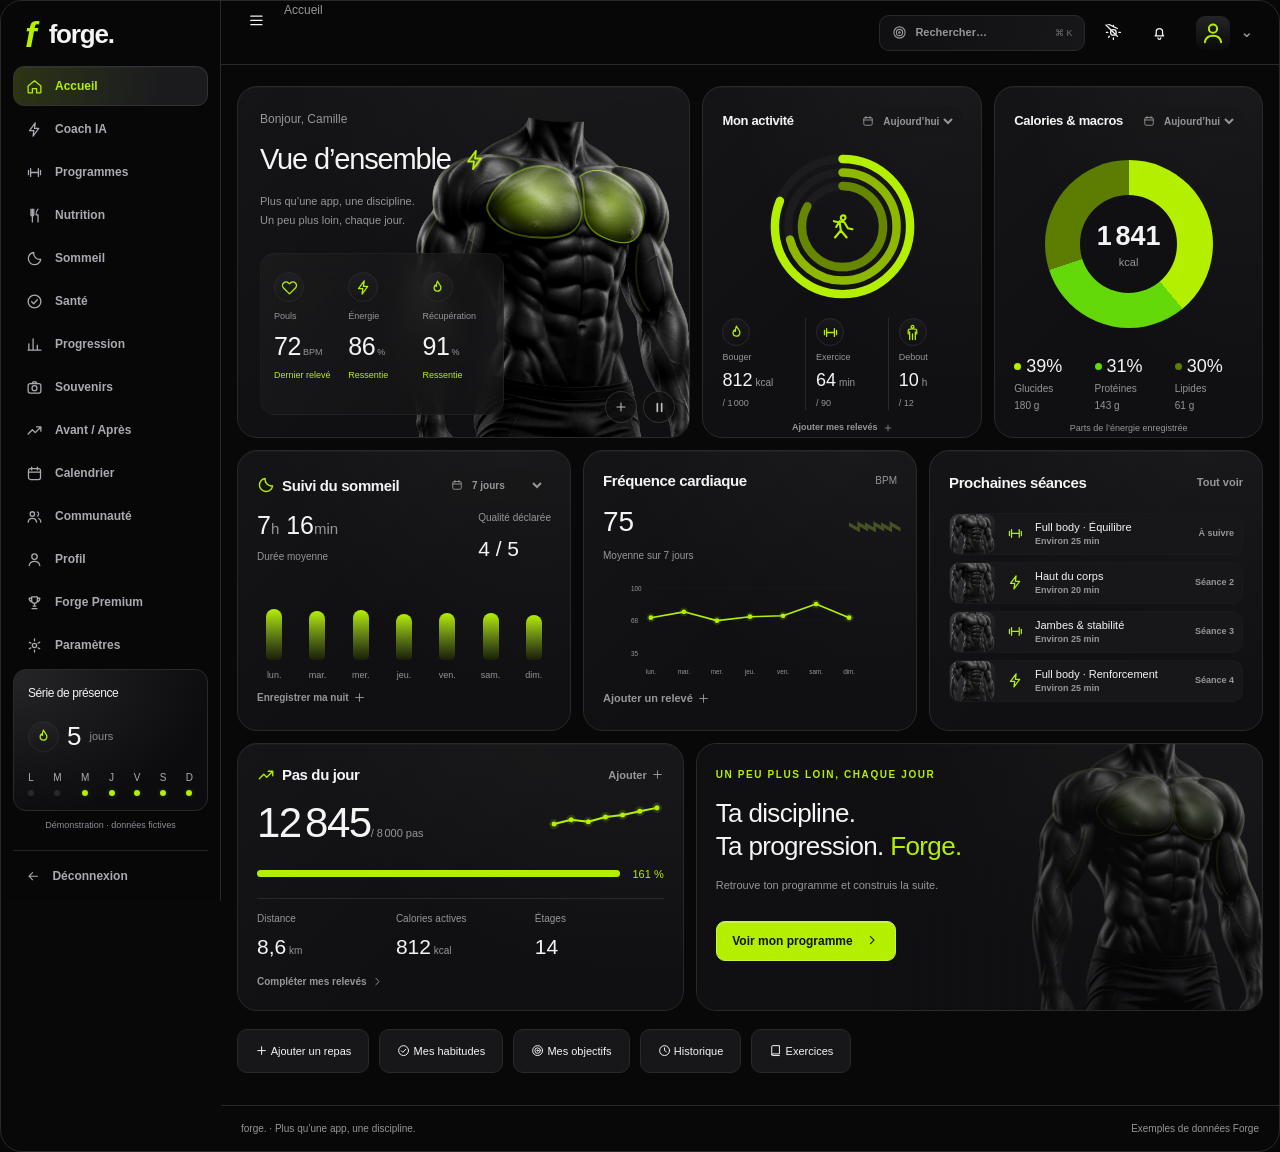
==== commit 8e7c0e9e: "Finalise l’accueil Forge avec corps animé, activité et suivi des pas" ====
--- a/APERCU.html
+++ b/APERCU.html
@@ -692,8 +692,116 @@
 @media(max-width:900px){.vf-program-lower{grid-template-columns:1fr 1fr}.vf-sleep-top{grid-template-columns:repeat(4,minmax(0,1fr))}.vf-sleep-top>.vf-hero{grid-column:1/-1}.vf-sleep-top .vf-hero-stats{width:70%}.vf-sleep-mini{min-height:180px}.vf-sleep-mini .vf-bars{height:80px}.vf-sleep-mini .vf-bar-track{height:55px}.vf-health-top{grid-template-columns:1fr 1fr}.vf-health-top>.vf-motivation{grid-column:1/-1;min-height:250px}.vf-progress-page{grid-template-columns:1fr 1fr}.vf-progress-page>section:first-of-type{grid-column:1/-1}.vf-progress-page>.vf-progress-photos{grid-column:auto}.vf-exercise-list>div{min-height:55px}.vf-exercise-list b{font-size:12px}.vf-exercise-list small{font-size:10px}.vf-plan-days button{min-height:44px;font-size:12px}.vf-program-lower .vf-period select{font-size:11px!important}}
 @media(max-width:560px){.vf-program-lower,.vf-health-top,.vf-progress-page{grid-template-columns:1fr}.vf-sleep-top{grid-template-columns:1fr 1fr}.vf-sleep-top .vf-hero-stats{width:100%}.vf-sleep-top .vf-hero-copy{max-width:100%}.vf-sleep-mini>strong{font-size:27px}.vf-sleep-mini .vf-bars{height:95px}.vf-sleep-mini .vf-bar-track{height:70px}.vf-health-top>.vf-motivation,.vf-progress-page>*{grid-column:1!important}.vf-progress-page>.vf-progress-photos{order:0}.vf-progress-page>.r-seg{gap:3px}.vf-program-lower .vf-ring-stats .vf-stat>b{font-size:19px}.vf-program-lower .vf-card-head h2{font-size:15px}.vf-program .vf-hero-stats{width:100%}.vf-program .vf-hero-copy{max-width:100%}.vf-exercise-list>div>strong{font-size:11px}.vf-program .vf-tabs{gap:0 14px}.vf-program .vf-tabs button{font-size:12px}.vf-progress-photos .vf-card-head h2{font-size:14px}}
 </style>
+<style>/* Accueil : proportions relevées dans la référence, silhouettes et lumière pectorale. */
+.vf-dashboard .vf-overview{min-height:350px;isolation:isolate;overflow:hidden}
+.vf-overview .vf-hero-copy{max-width:100%;z-index:3;pointer-events:none}
+.vf-overview .vf-hero-copy>p:last-child{max-width:230px;font-size:11px;line-height:1.75}
+.vf-overview .vf-hero-copy h1{font-size:29px;gap:12px;letter-spacing:-.04em;white-space:nowrap}
+.vf-overview .vf-hero-copy h1>.ic{width:24px;height:24px}
+.vf-overview .vf-hero-stats{position:absolute;left:22px;bottom:22px;width:54%;height:162px;margin:0;padding:18px 13px;gap:7px;z-index:4;background:linear-gradient(125deg,#ffffff0a,#ffffff02),color-mix(in srgb,var(--panel) 65%,transparent);backdrop-filter:blur(14px)}
+.vf-overview .vf-stat{gap:8px;align-items:flex-start}
+.vf-overview .vf-stat>.vf-icon{width:30px;height:30px}
+.vf-overview .vf-stat>span:not(.vf-icon){font-size:9px;white-space:nowrap}
+.vf-overview .vf-stat>b{font-size:25px;line-height:1.2;letter-spacing:-.4px}
+.vf-overview .vf-stat>b small{font-size:9px;margin-left:2px;letter-spacing:0}
+.vf-overview .vf-stat>em{font-size:9px;white-space:nowrap}
+.vf-body-mount{position:absolute;width:65%;aspect-ratio:2/3;right:-2%;bottom:-31%;z-index:1;pointer-events:none;isolation:isolate;transform-origin:50% 30%}
+.vf-body-image{width:100%;height:100%;display:block;object-fit:contain;filter:brightness(.74) contrast(1.12)}
+.vf-body-glow{position:absolute;inset:0;width:100%;height:100%;overflow:visible;color:var(--accent);mix-blend-mode:screen}
+.vf-pec-glow{animation:forge-pec-light 3.6s ease-in-out infinite;transform-origin:50% 22%;will-change:opacity}
+.vf-pec-outline{animation:forge-pec-trace 3.6s ease-in-out infinite;stroke:currentColor;stroke-linecap:round;stroke-linejoin:round;fill:none;will-change:opacity}
+.vf-pec-outline:nth-of-type(even),.vf-pec-glow:nth-of-type(even){animation-delay:.12s}
+.vf-body-contour{stroke:currentColor;fill:none;opacity:.32;stroke-width:3;stroke-linecap:round}
+.vf-body-mount.is-paused .vf-pec-glow,.vf-body-mount.is-paused .vf-pec-outline{animation-play-state:paused}
+.vf-motion-toggle,.vf-hero-edit{position:absolute;display:grid;place-items:center;z-index:7;bottom:14px;right:14px;width:32px;height:32px;border-radius:50%;border:1px solid #ffffff24;background:#0c0c0d99;color:#bdbdc1;backdrop-filter:blur(12px);font-size:12px}
+.vf-motion-toggle:hover,.vf-hero-edit:hover{border-color:var(--accent);color:var(--accent)}
+.vf-hero-edit{right:52px}.vf-hero-edit .ic{width:14px;height:14px}
+.vf-activity{position:relative}
+.vf-activity-entry{background:none;border:0;color:var(--muted);font-size:9px;min-height:22px;display:flex;align-items:center;justify-content:center;gap:5px;margin:6px auto -8px;padding:2px 5px}
+.vf-activity-entry .ic{width:10px;height:10px}.vf-activity-entry:hover{color:var(--accent)}
+.vf-dashboard .vf-card-head h2{font-weight:600}
+.vf-dashboard .vf-macro .vf-donut{margin-top:24px;margin-bottom:25px}
+.vf-home-jumps{display:none}
+.vf-daily-steps{scroll-margin-top:85px}
+.vf-steps-summary{display:flex;align-items:center;gap:10px;justify-content:space-between}
+.vf-steps-summary>strong{font-size:42px;line-height:1.25;font-weight:500;letter-spacing:-1.5px;white-space:nowrap}
+.vf-steps-summary>strong small{display:inline-block;font-size:11px;font-weight:400;letter-spacing:0;color:var(--muted)}
+.vf-steps-spark{width:115px;max-width:32%;height:48px;flex-shrink:0}
+.vf-steps-progress{display:flex;align-items:center;gap:12px;margin:16px 0}
+.vf-steps-progress>.vf-progress-track{margin:0;flex:1;height:7px}
+.vf-steps-progress>span{font-size:11px;color:var(--accent);white-space:nowrap}
+.vf-daily-steps .vf-volume-details{border-top:1px solid var(--line);padding-top:12px}
+.vf-daily-steps .vf-volume-details b{margin-top:5px;font-size:21px}
+.vf-daily-steps .vf-volume-details b small{font-size:10px;color:var(--muted);font-weight:400}
+.vf-steps-entry{font-size:10px;margin:7px 0 -6px}
+.vf-dashboard .vf-motivation{min-height:264px;isolation:isolate}
+.vf-body-motivation{width:42%;right:-1%;bottom:-28%;opacity:.65;transform:none}
+.vf-body-motivation .vf-pec-glow,.vf-body-motivation .vf-pec-outline{opacity:.25;animation:none}
+.vf-dashboard .vf-motivation>div:first-child{z-index:3}
+.vf-dashboard .vf-motivation:after{content:'';position:absolute;inset:0;z-index:2;background:linear-gradient(90deg,var(--panel) 30%,transparent 80%);pointer-events:none}
+@keyframes forge-pec-light{0%,100%{opacity:.32}36%,52%{opacity:.93}72%{opacity:.45}}
+@keyframes forge-pec-trace{0%,100%{opacity:.38;stroke-dashoffset:0}42%{opacity:1;stroke-dashoffset:-.15}75%{opacity:.5;stroke-dashoffset:-.3}}
+@media(min-width:1151px) and (max-width:1499px){
+ .vf-dashboard .vf-top-grid>.vf-card{height:352px;min-height:352px}
+ .vf-dashboard .vf-activity .vf-rings{width:169px;margin:0 auto 7px}
+ .vf-dashboard .vf-activity .vf-card-head{margin-bottom:6px}
+ .vf-dashboard .vf-activity .vf-ring-stats .vf-stat>b{font-size:18px}
+ .vf-dashboard .vf-activity .vf-ring-stats .vf-stat{gap:5px}
+ .vf-dashboard .vf-activity .vf-ring-stats .vf-icon{width:28px;height:28px}
+ .vf-dashboard .vf-activity-entry{margin-top:7px}
+ .vf-dashboard .vf-sleep .vf-bars{height:105px;margin-top:13px}
+ .vf-dashboard .vf-sleep .vf-bar-track{height:79px}
+}
+@media(min-width:1500px){.vf-overview .vf-hero-stats{width:55%;height:169px}.vf-overview .vf-hero-copy h1{font-size:33px}.vf-body-mount{width:61%;bottom:-36%}.vf-body-motivation{width:40%;bottom:-36%}}
+@media(max-width:1150px) and (min-width:901px){.vf-overview .vf-hero-stats{width:45%;bottom:19px}.vf-body-mount{width:40%;right:6%;bottom:-50%}.vf-body-motivation{width:38%;bottom:-48%}.vf-dashboard .vf-overview{min-height:330px!important}}
+@media(max-width:900px){
+ .vf-dashboard .vf-overview{min-height:345px!important}
+ .vf-overview .vf-hero-stats{width:49%;height:153px;left:18px;bottom:28px}
+ .vf-body-mount{width:47%;right:2%;bottom:-45%}
+ .vf-motion-toggle,.vf-hero-edit{width:44px;height:44px;bottom:12px;right:12px}
+ .vf-hero-edit{right:62px}
+ .vf-activity-entry{min-height:44px;font-size:11px;padding:6px 10px;margin:8px auto 0}
+ .vf-steps-entry{min-height:44px;font-size:11px;margin-bottom:0}
+ .vf-steps-summary>strong{font-size:34px}
+ .vf-steps-summary>strong small{font-size:10px}
+ .vf-dashboard .vf-motivation{min-height:280px}
+ .vf-body-motivation{width:70%;bottom:-27%;right:-1%}
+ .vf-home-jumps{display:flex;gap:8px;margin:12px 0 0;flex-wrap:wrap}
+ .vf-home-jumps>a,.vf-home-jumps>button{display:flex;align-items:center;justify-content:center;gap:7px;min-height:44px;padding:9px 12px;border:1px solid var(--line);background:var(--panel);border-radius:10px;color:var(--muted);text-decoration:none;font-size:12px}
+ .vf-home-jumps .ic{width:16px;height:16px}
+}
+@media(max-width:560px){
+ .vf-dashboard .vf-overview{min-height:365px!important}
+ .vf-overview .vf-hero-copy>p:first-child{font-size:11px}
+ .vf-overview .vf-hero-copy h1{font-size:25px;gap:8px}
+ .vf-overview .vf-hero-copy>p:last-child{font-size:10px;max-width:205px}
+ .vf-body-mount{width:78%;right:-2%;bottom:-18%}
+ .vf-overview .vf-hero-stats{width:65%;left:15px;bottom:29px;height:146px;padding:14px 9px;gap:5px}
+ .vf-overview .vf-stat>.vf-icon{width:27px;height:27px}
+ .vf-overview .vf-stat>b{font-size:23px}
+ .vf-overview .vf-stat>b small{font-size:8px;margin-left:1px}
+ .vf-overview .vf-stat>span:not(.vf-icon),.vf-overview .vf-stat>em{font-size:8px}
+ .vf-motion-toggle{right:9px;bottom:9px}.vf-hero-edit{right:9px;bottom:59px}
+ .vf-dashboard .vf-activity .vf-rings{width:190px}
+ .vf-dashboard .vf-activity-entry{margin-bottom:0}
+ .vf-daily-steps .vf-volume-details b{font-size:20px}
+ .vf-steps-summary>strong{font-size:35px}
+ .vf-steps-summary>strong small{font-size:10px;display:block;margin-top:5px}
+ .vf-steps-spark{width:110px;max-width:38%}
+ .vf-dashboard .vf-motivation{min-height:285px}
+ .vf-body-motivation{width:70%;bottom:-29%;right:-1%;opacity:.6}
+}
+@media(prefers-reduced-motion:reduce){.vf-pec-glow,.vf-pec-outline{animation:none!important}.vf-pec-glow{opacity:.65}.vf-pec-outline{opacity:.75}}
+
+.vf-volume-details b [data-vf-count]{display:inline;font-size:inherit;color:inherit}.vf-volume-details b small{display:inline}.vf-motion-toggle>.ic{width:13px;height:13px}.vf-workout-thumb{overflow:hidden}.vf-workout-thumb img{width:100%;height:100%;object-fit:cover;object-position:50% 22%;filter:brightness(.7);border-radius:inherit}.vf-workout-list>button:nth-child(2n) .vf-workout-thumb img{object-position:50% 40%}.vf-home-jumps{grid-column:1/-1}.vf-home-jumps>a{scroll-behavior:smooth}
+@media(max-width:900px){.vf-home-jumps{margin:0}.vf-motion-toggle>.ic{width:16px;height:16px}}
+/* Les miniatures ne doivent pas agrandir les rangées de séances. */
+.vf-dashboard .vf-workout-thumb{height:40px;align-self:center}
+.vf-dashboard .vf-workout-thumb img{height:40px;width:45px;object-fit:cover;object-position:50% 22%}
+@media(max-width:900px){.vf-dashboard .vf-workout-thumb{height:50px}.vf-dashboard .vf-workout-thumb img{width:50px;height:50px}}
+</style>
 </head>
-<body><script>window.__forgeDemoScreen="home";window.__forgePreviewImages={"athlete-fallback": "[data-uri]", "hero-today": "[data-uri]", "hero-auth": "[data-uri]", "hero-summary": "[data-uri]"};</script>
+<body><script>window.__forgeDemoScreen="home";window.__forgePreviewImages={"athlete-fallback": "[data-uri]", "forge-body-overlay": "[data-uri]", "forge-body": "[data-uri]